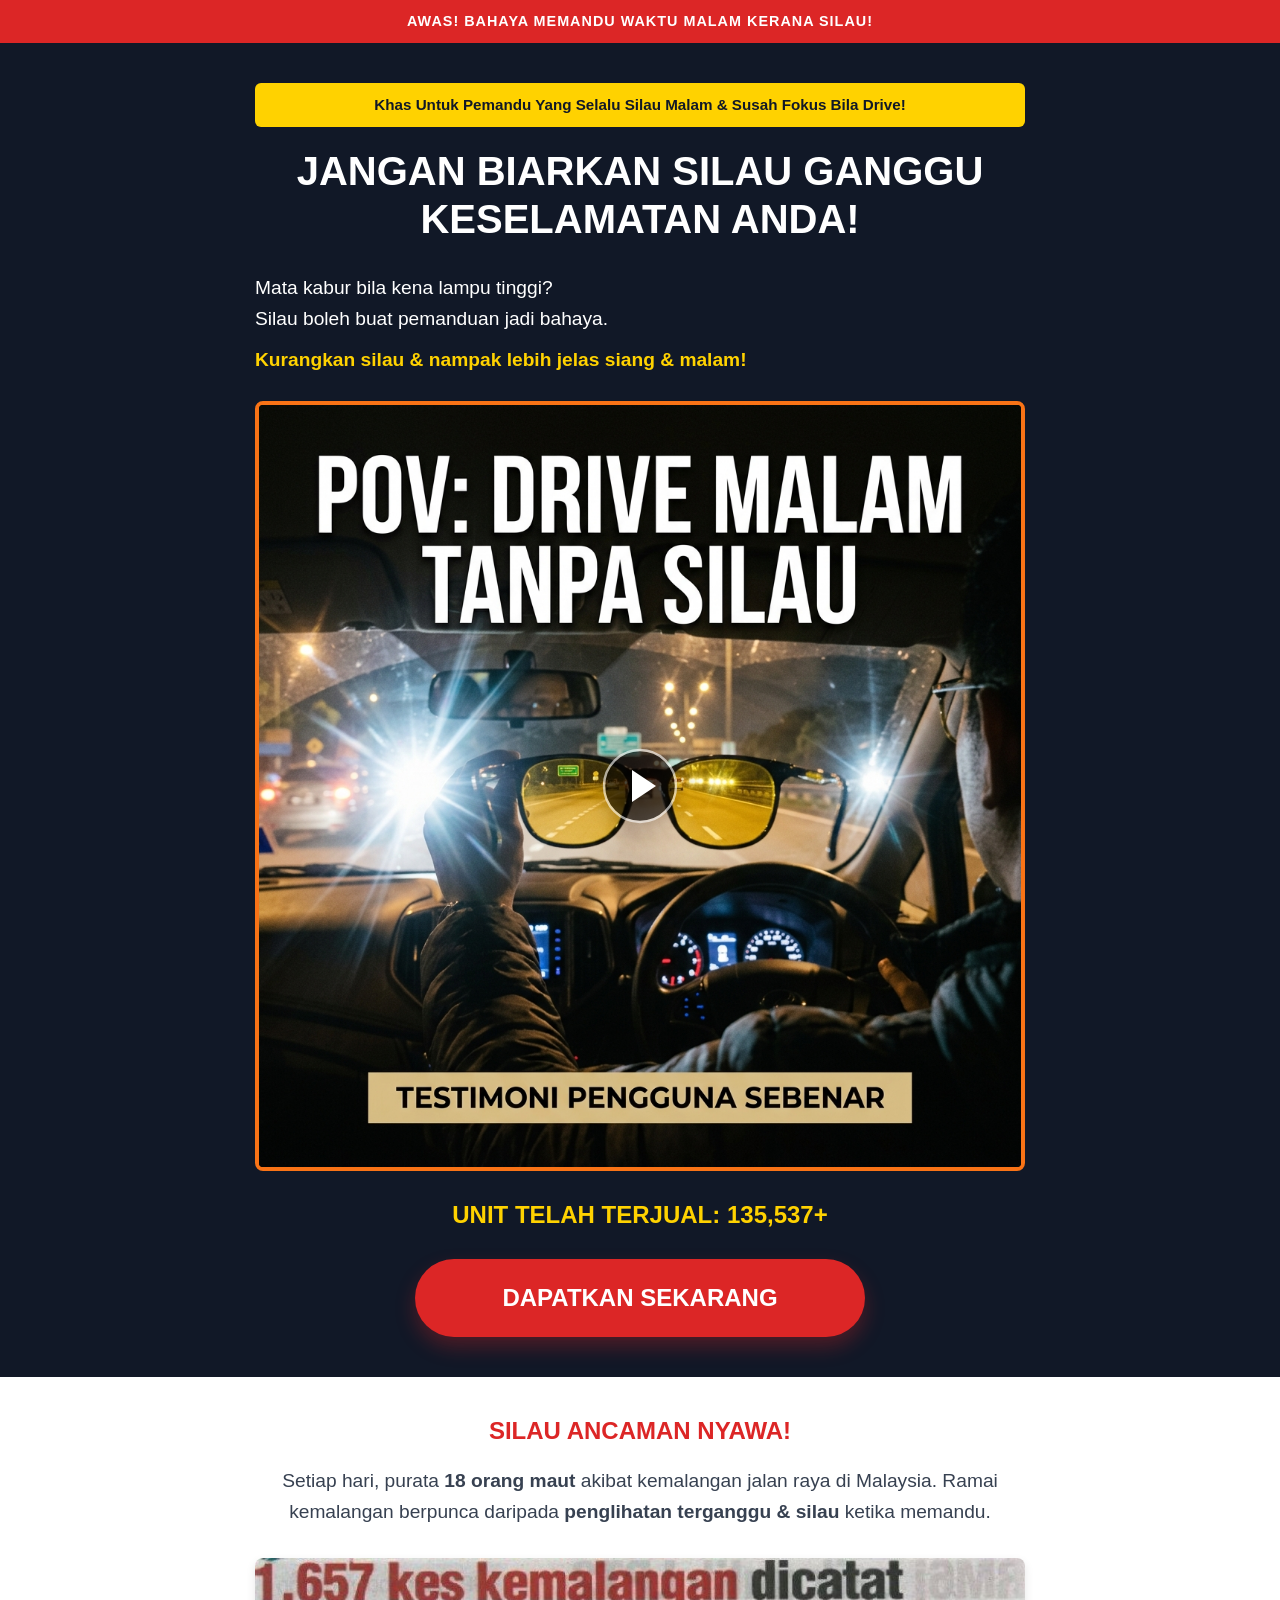
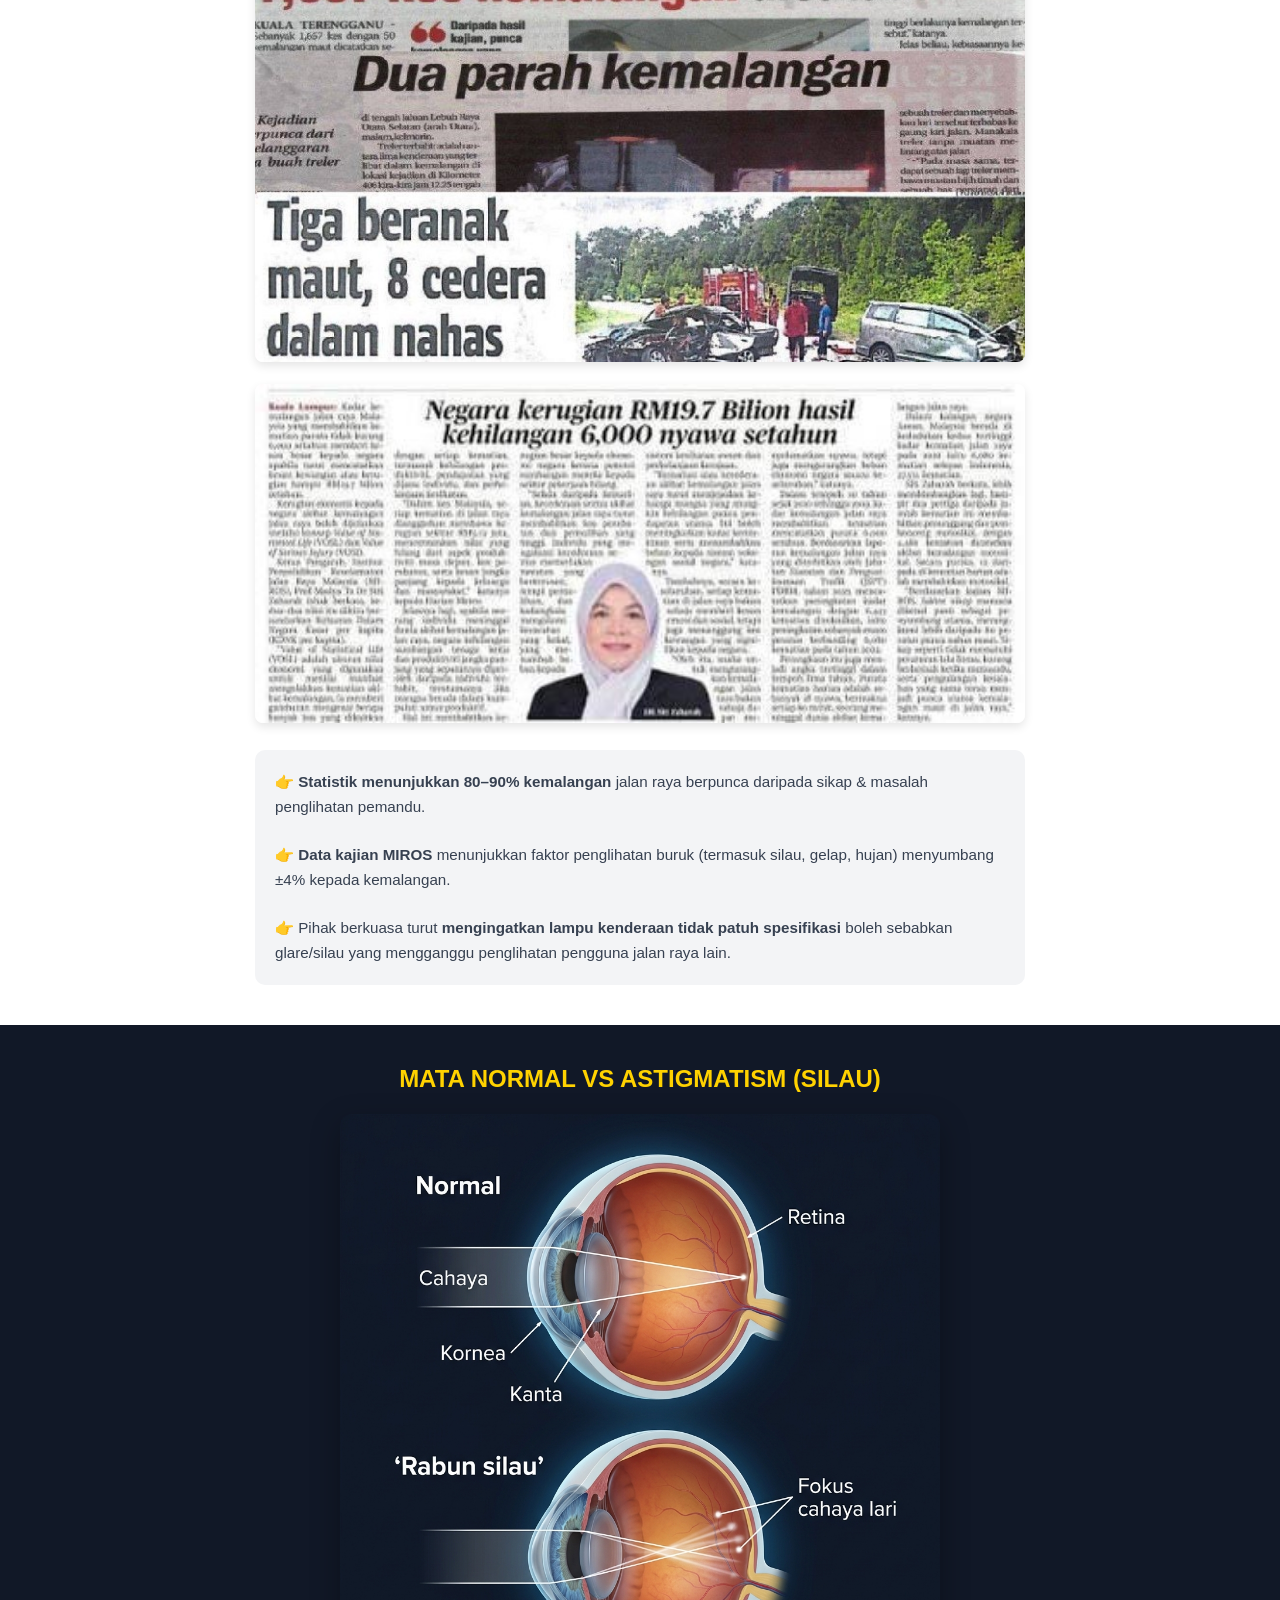
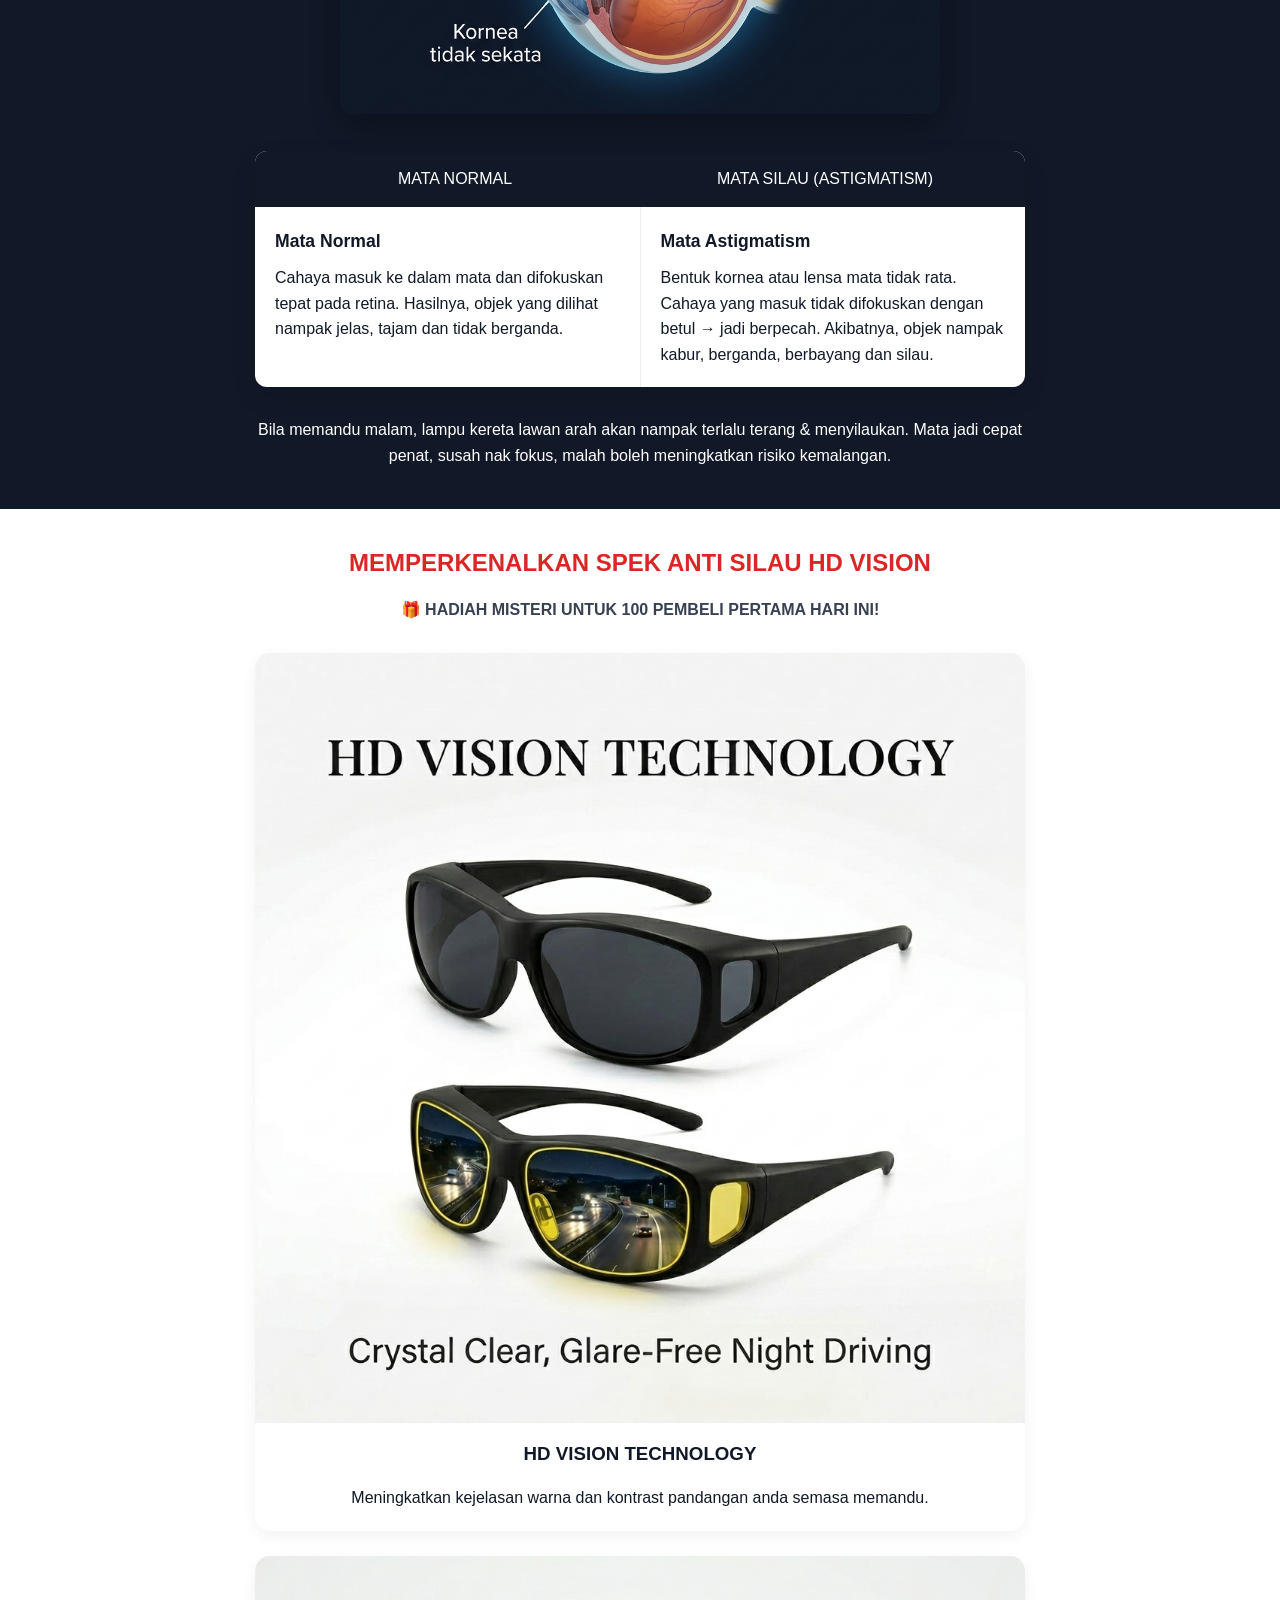
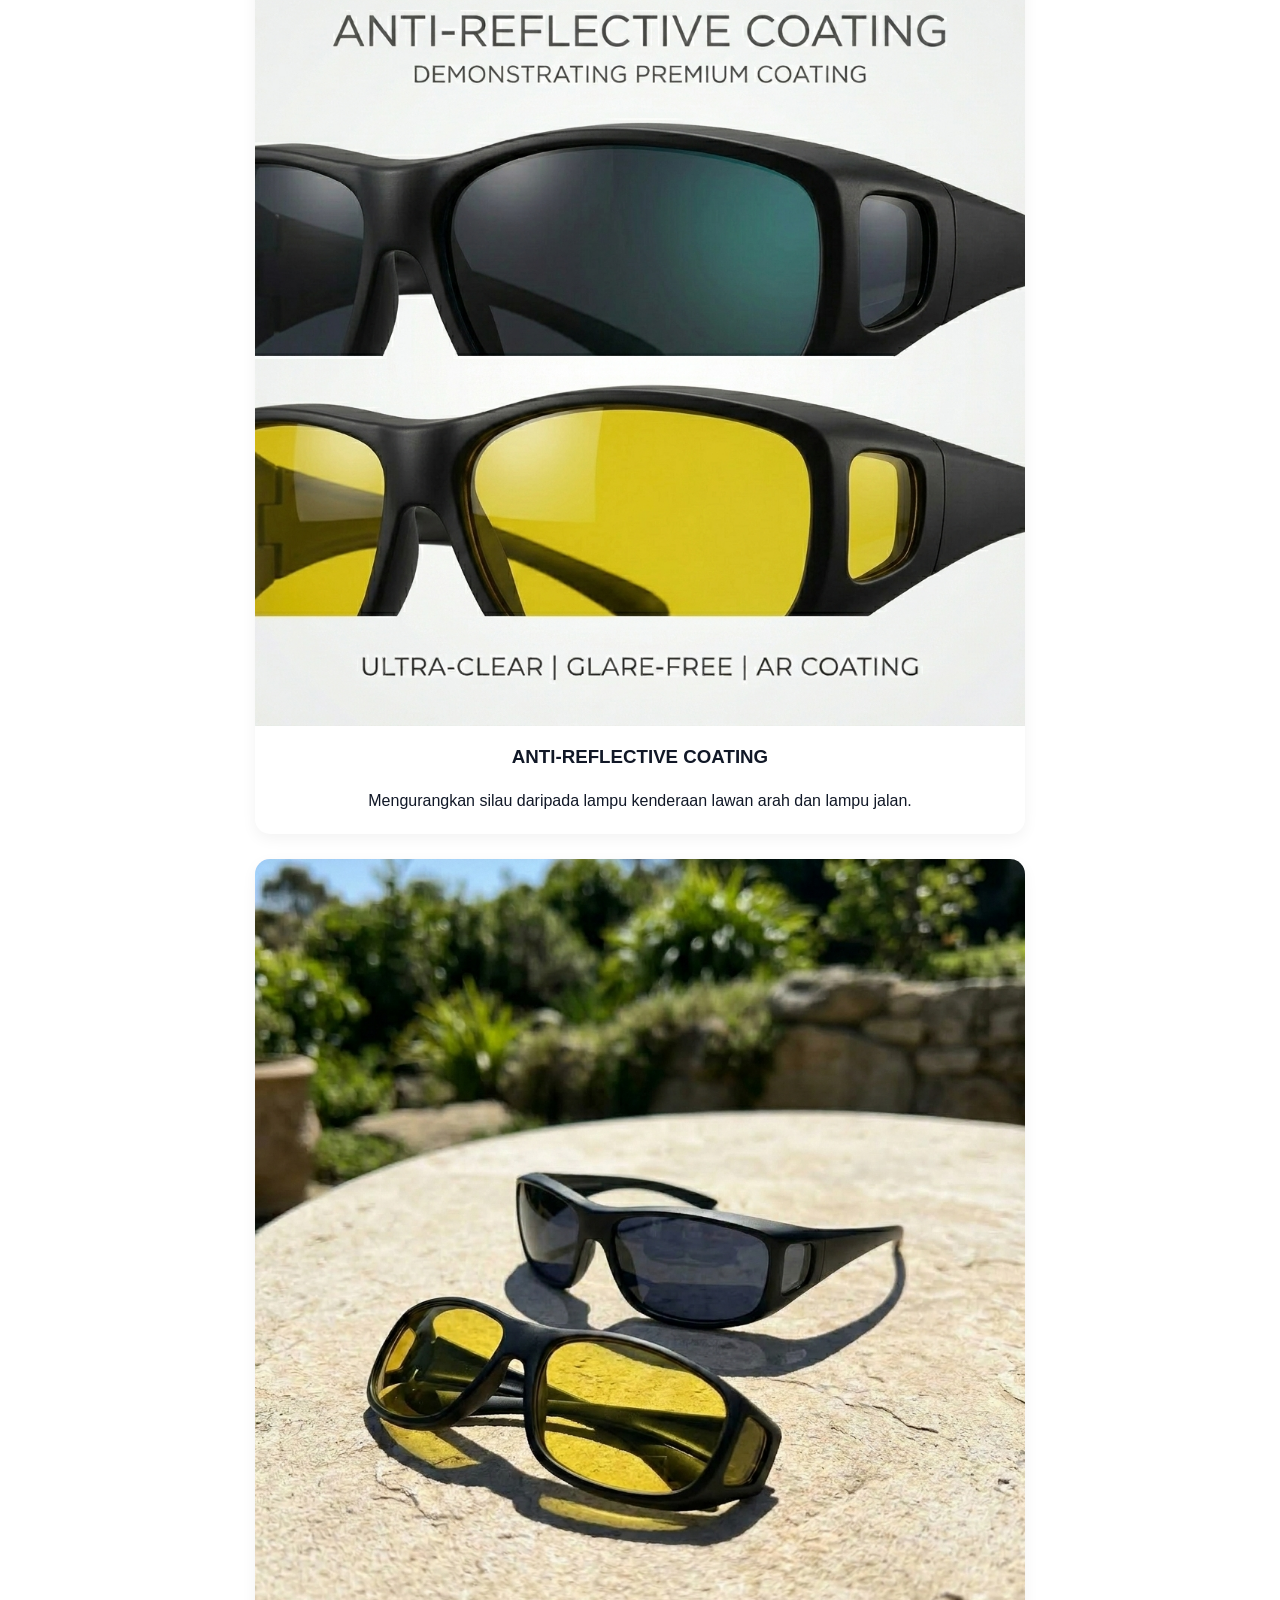
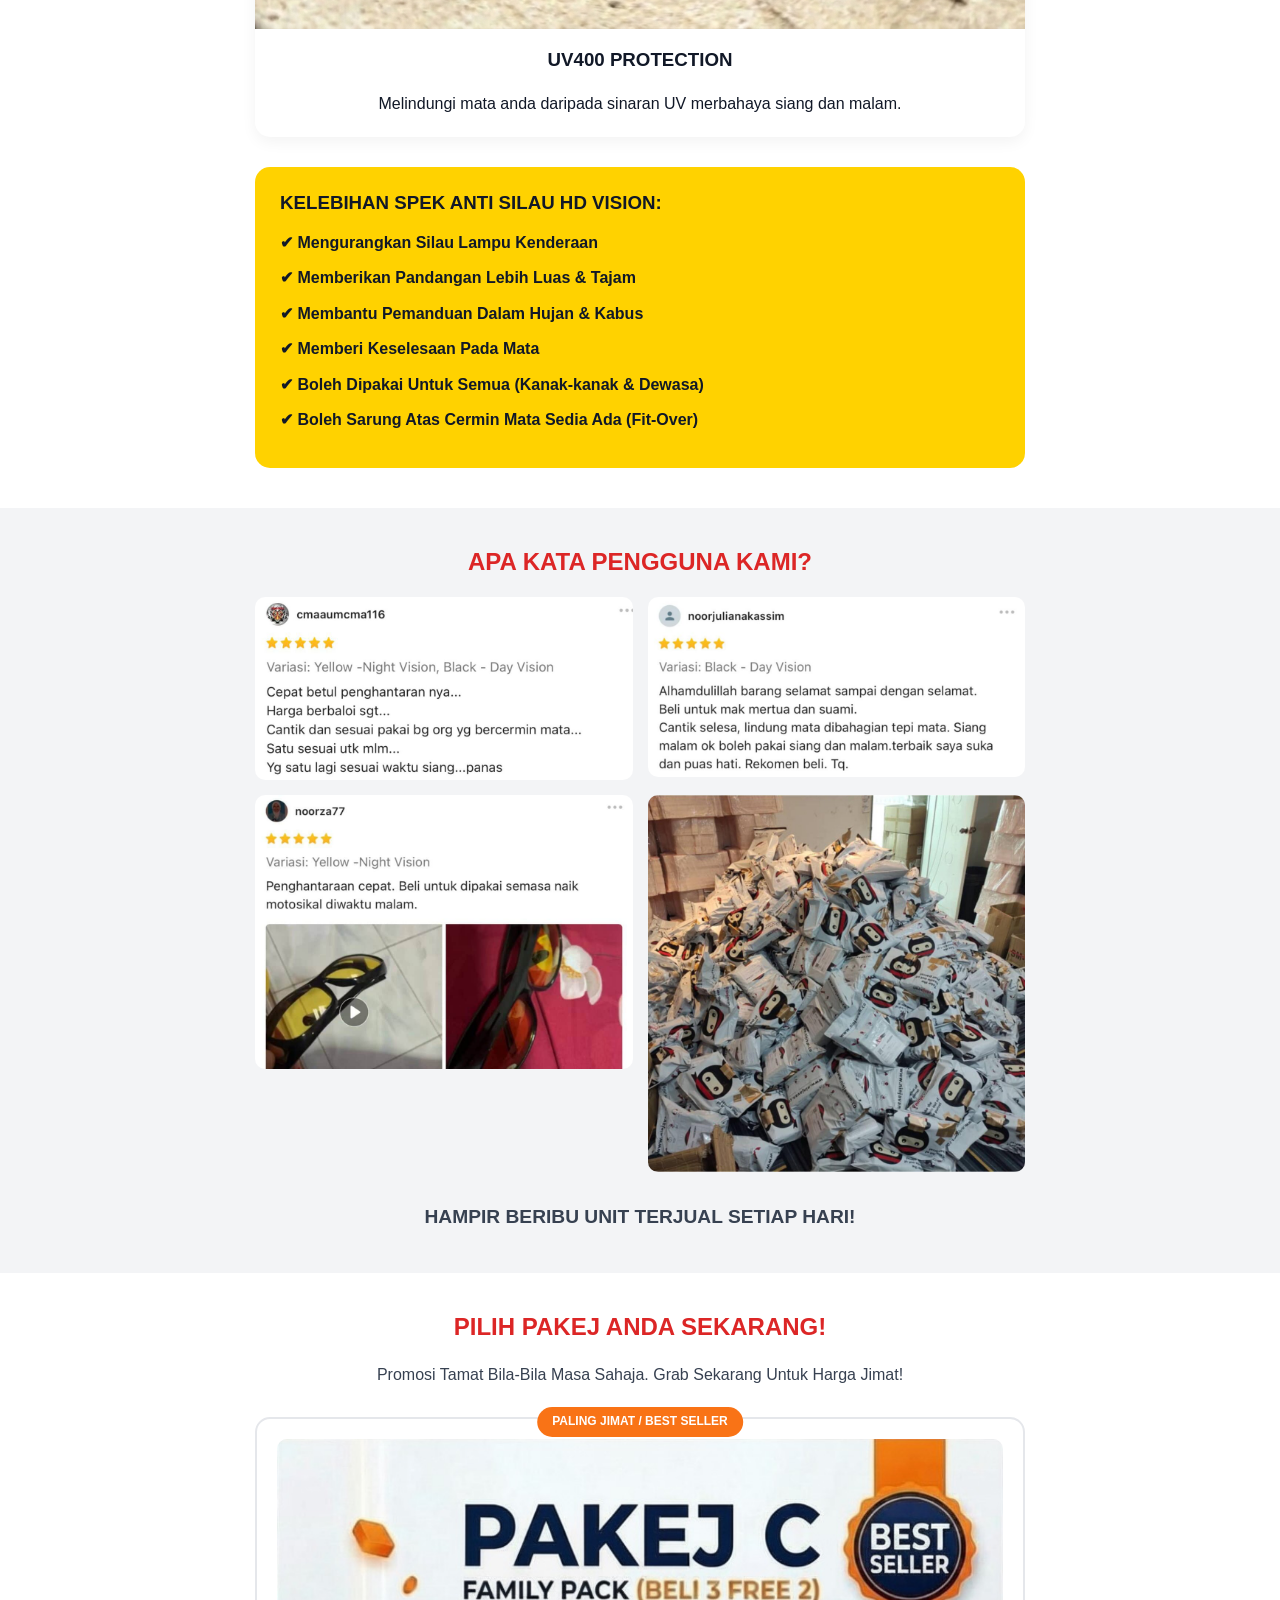
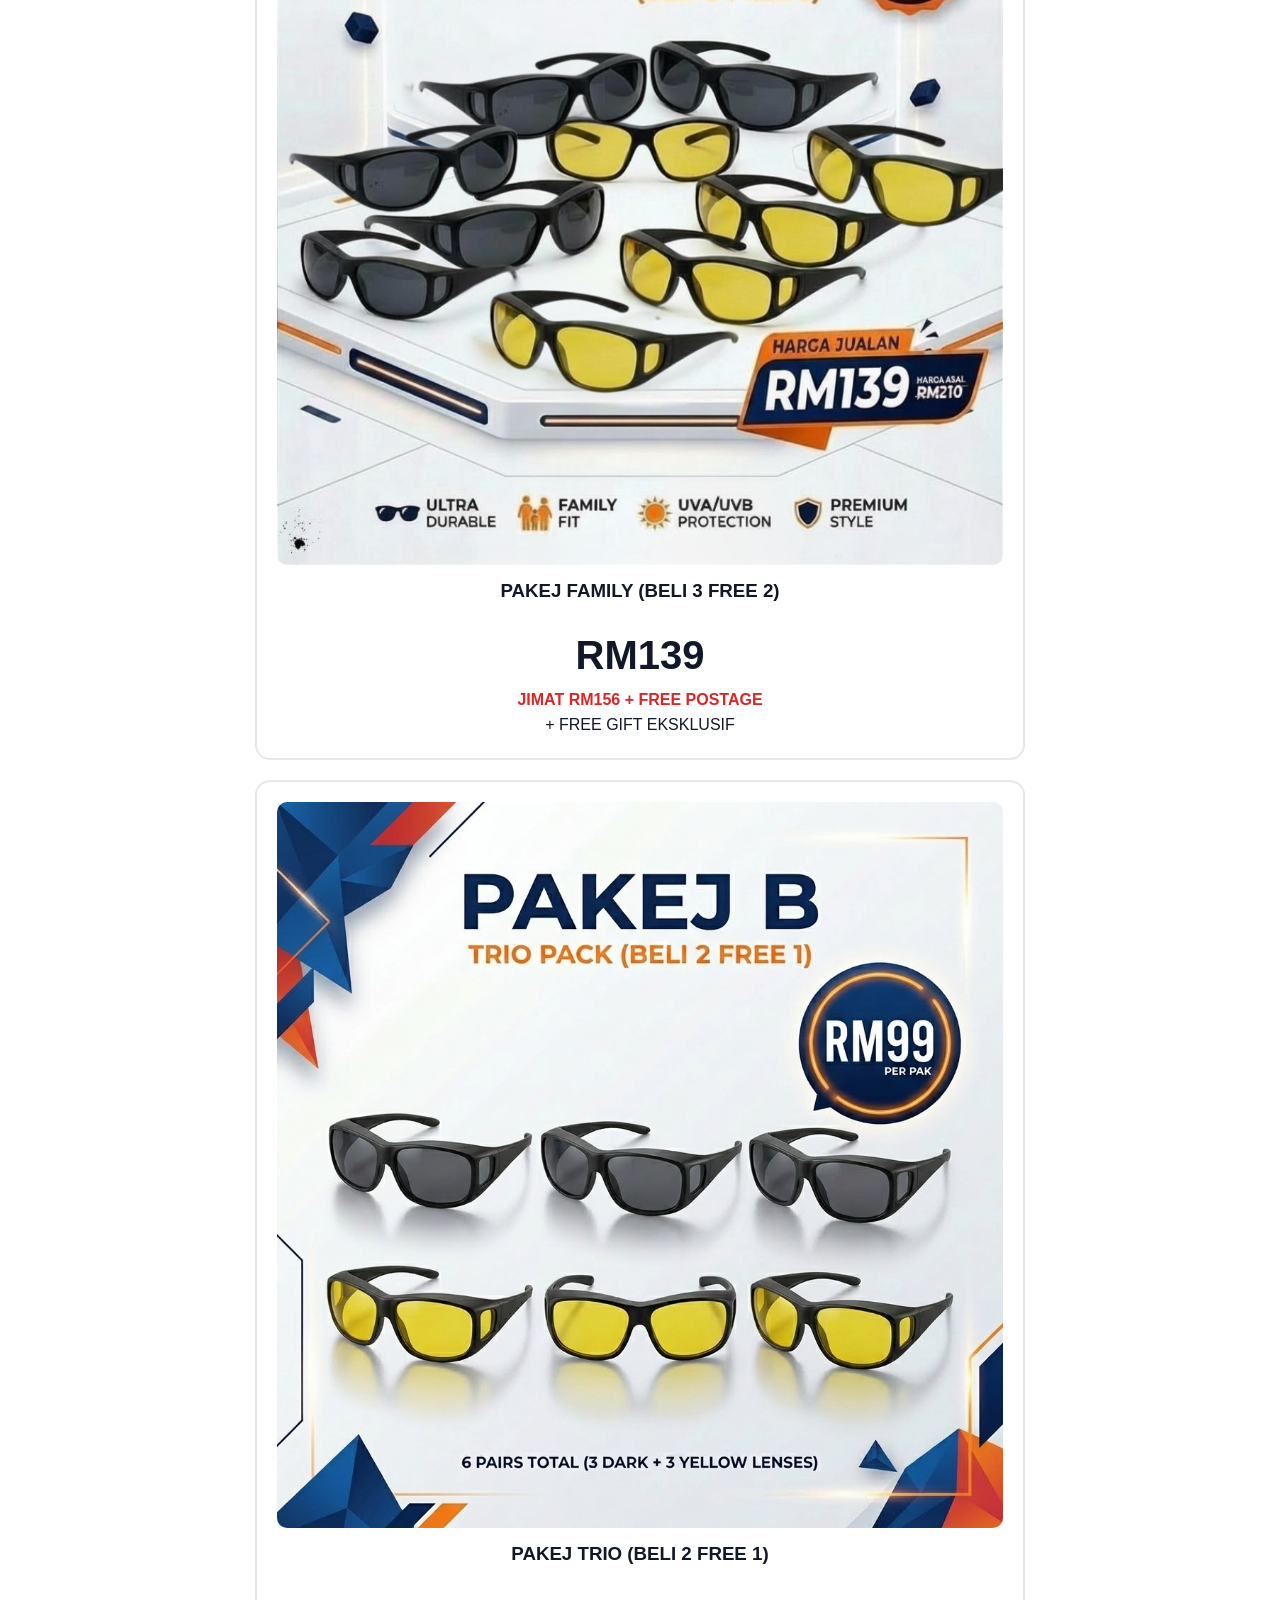
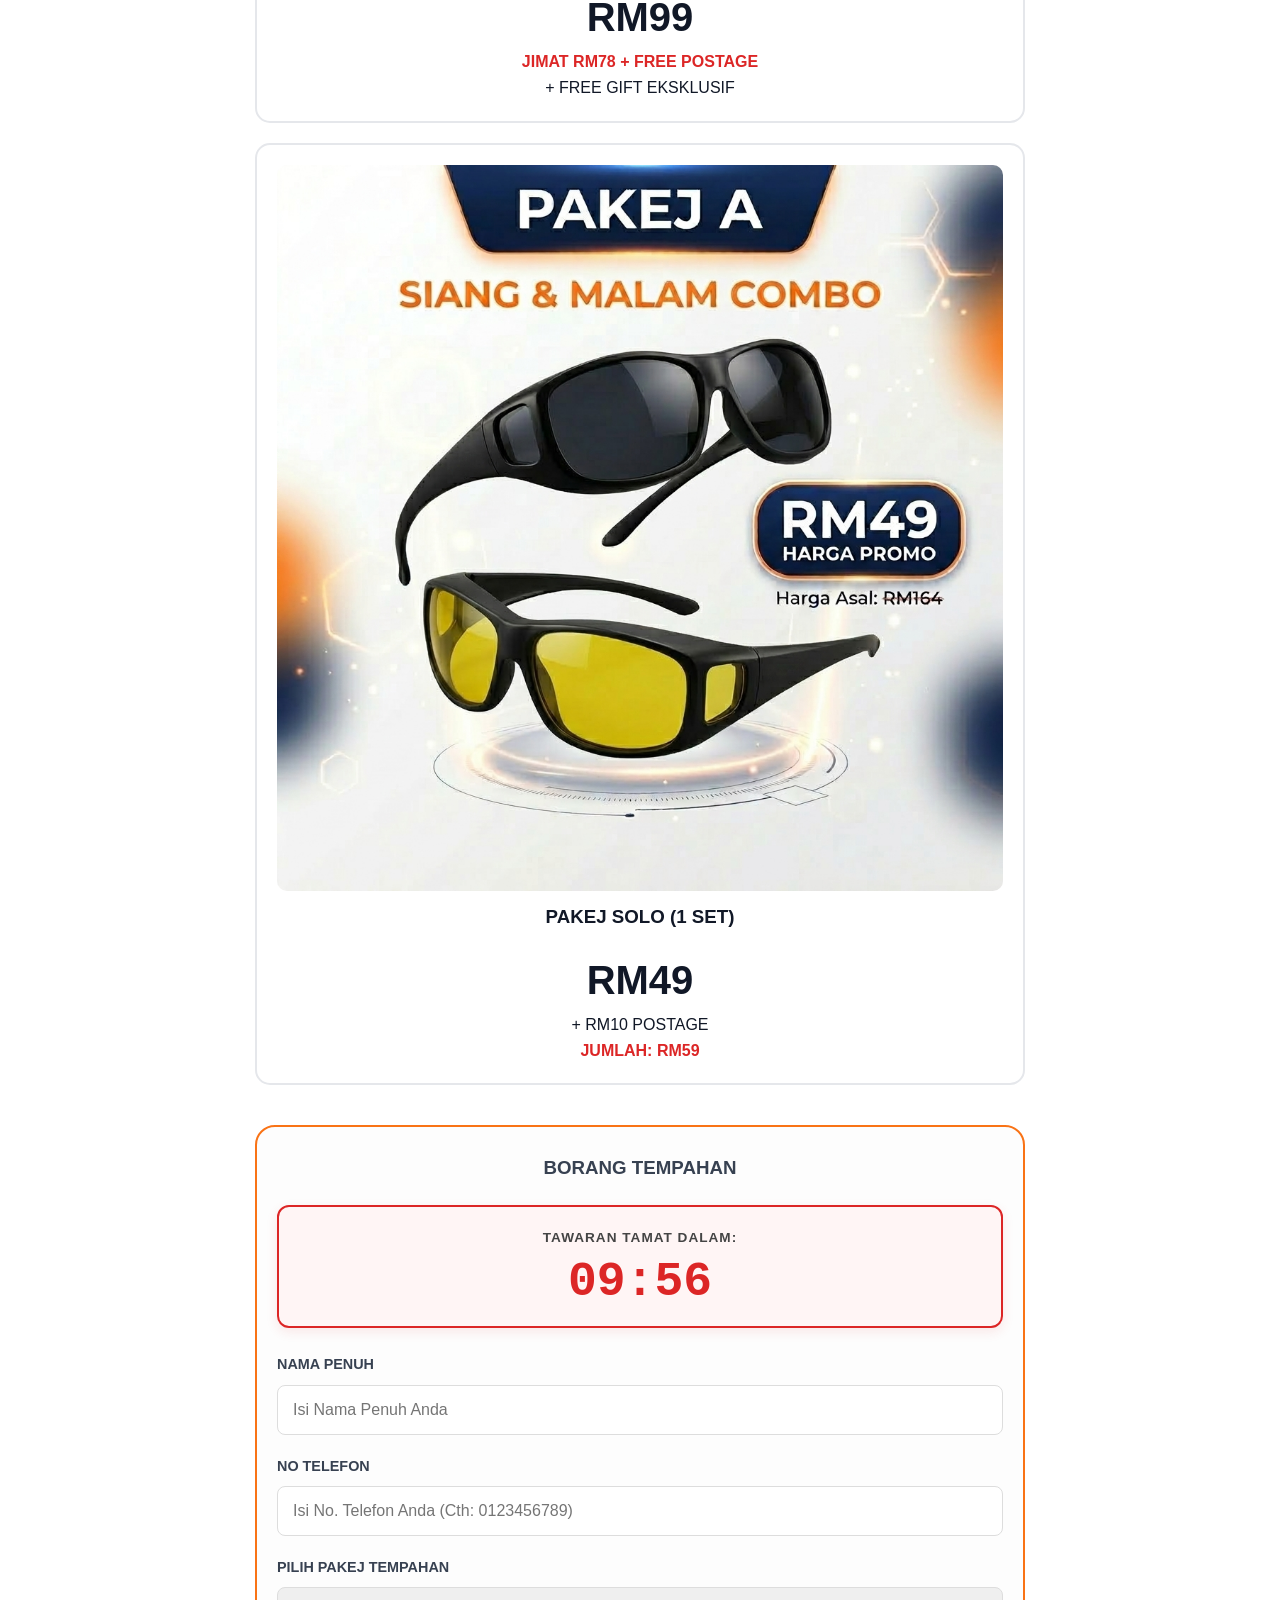
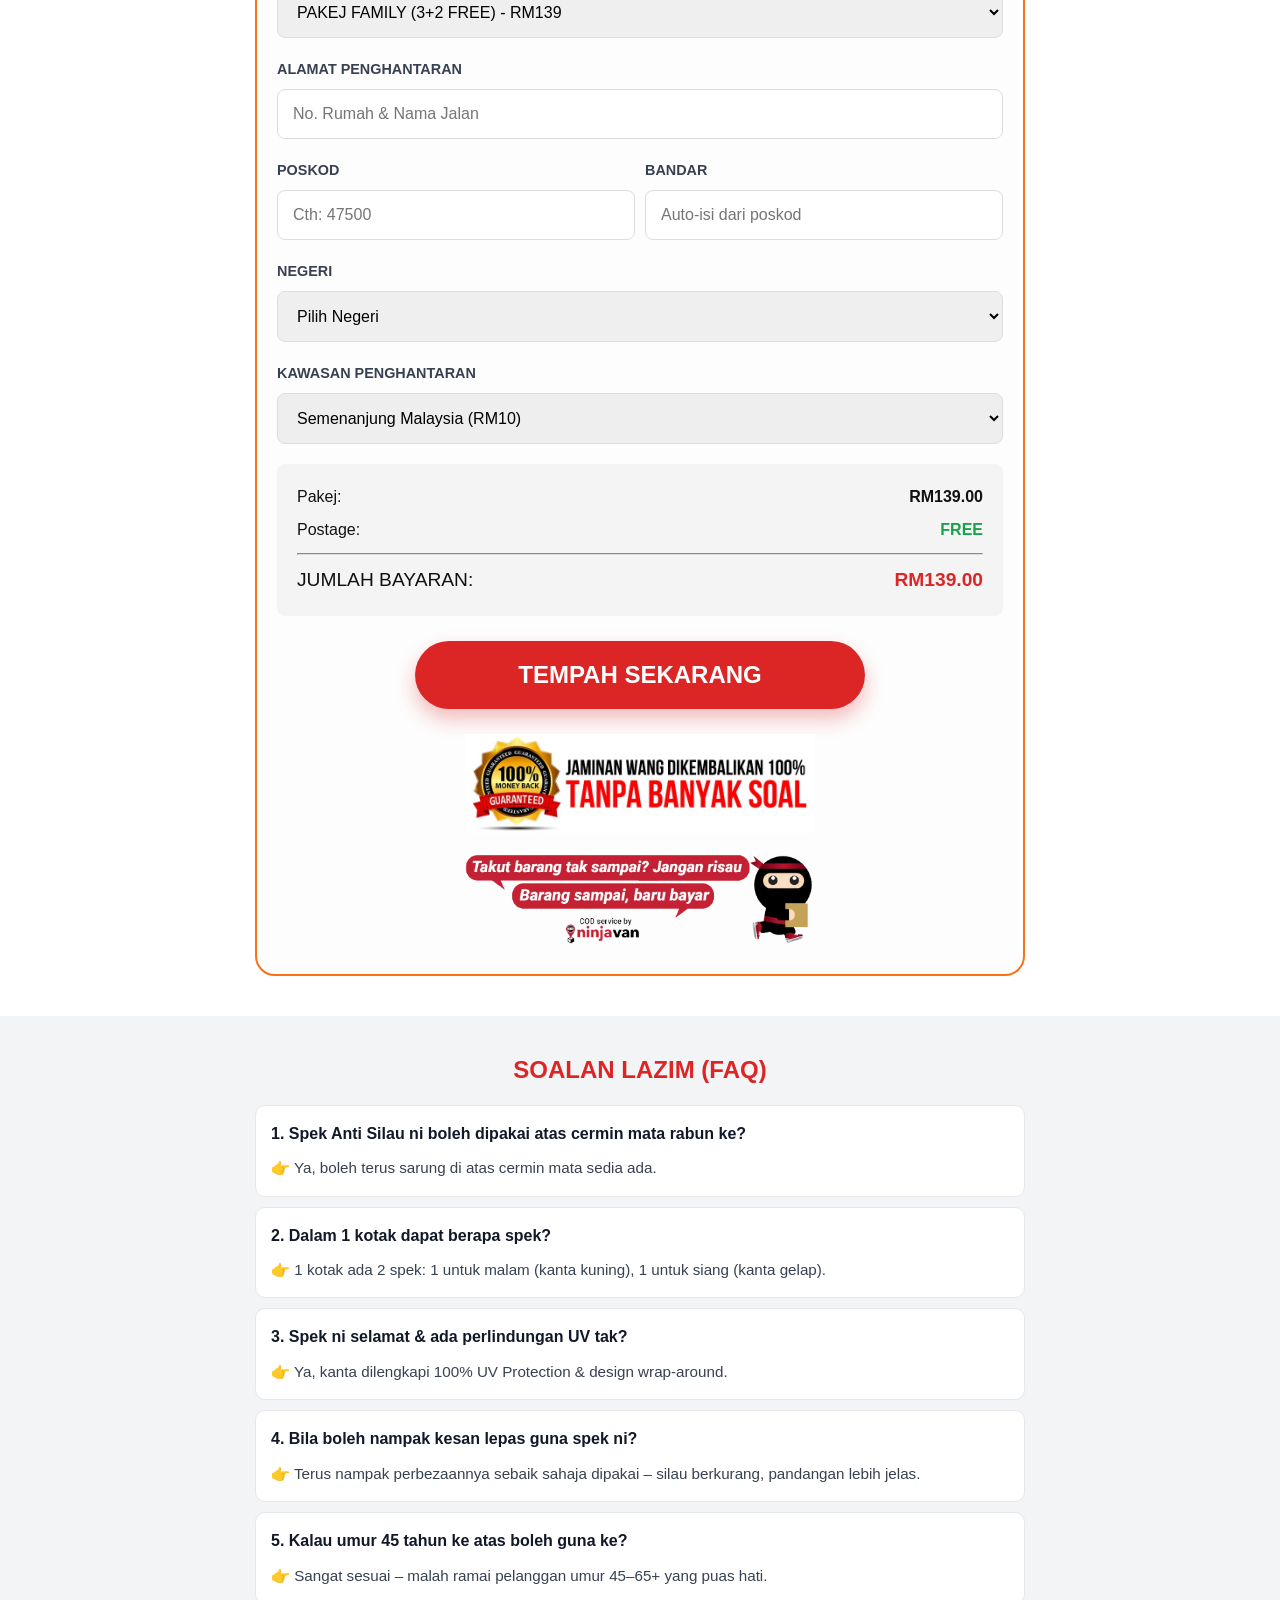
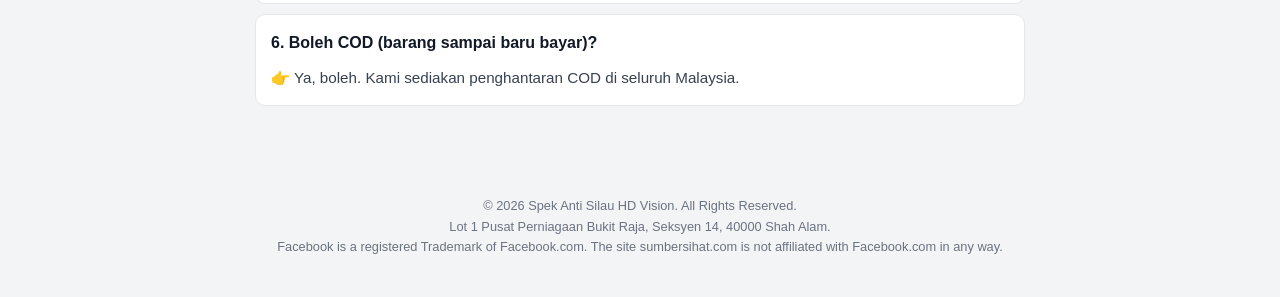
==== spek1/index.html @ cc0f8513 "tukar gambar pakej c ada 10 spek" ====
<!DOCTYPE html>
<html lang="ms">

<head>
    <meta charset="UTF-8">
    <meta name="viewport" content="width=device-width, initial-scale=1.0">
    <title>Spek Anti Silau HD Vision</title>
    <link rel="stylesheet" href="assets/css/style.css?v=2.1">
    <link
        href="https://fonts.googleapis.com/css2?family=Montserrat:wght@400;700;900&family=Karla:wght@400;700&display=swap"
        <!-- Meta Pixel Code -->
    <script>
        !function (f, b, e, v, n, t, s) {
            if (f.fbq) return; n = f.fbq = function () {
                n.callMethod ?
                    n.callMethod.apply(n, arguments) : n.queue.push(arguments)
            };
            if (!f._fbq) f._fbq = n; n.push = n; n.loaded = !0; n.version = '2.0';
            n.queue = []; t = b.createElement(e); t.async = !0;
            t.src = v; s = b.getElementsByTagName(e)[0];
            s.parentNode.insertBefore(t, s)
        }(window, document, 'script',
            'https://connect.facebook.net/en_US/fbevents.js');
        fbq('init', '2143906399676919');
        fbq('track', 'PageView');
    </script>
    <noscript><img height="1" width="1" style="display:none"
            src="https://www.facebook.com/tr?id=2143906399676919&ev=PageView&noscript=1" /></noscript>
    <!-- End Meta Pixel Code -->
</head>

<body>

    <div class="announcement">
        AWAS! BAHAYA MEMANDU WAKTU MALAM KERANA SILAU!
    </div>


    <section class="hero bg-dark">
        <div class="container">
            <div class="pre-headline">Khas Untuk Pemandu Yang Selalu Silau Malam & Susah Fokus Bila Drive!</div>
            <h1>Jangan Biarkan Silau Ganggu Keselamatan Anda!</h1>
            <p style="font-size: 1.2rem; margin-bottom: 10px;">Mata kabur bila kena lampu tinggi?<br>Silau boleh buat
                pemanduan jadi bahaya.</p>
            <p class="text-yellow bold" style="font-size: 1.2rem; margin-bottom: 25px;">Kurangkan silau & nampak lebih
                jelas siang & malam!</p>
            <div class="video-container">
                <div class="video-wrapper" id="videoWrapper">
                    <div class="video-thumbnail" id="videoThumbnail" onclick="playVideo()">
                        <img src="assets/images/video-thumbnail.png" alt="POV Drive Malam Tanpa Silau"
                            style="width:100%; display:block;">
                        <div class="video-play-button">
                            <svg viewBox="0 0 100 100" xmlns="http://www.w3.org/2000/svg">
                                <circle cx="50" cy="50" r="45" fill="black" opacity="0.6" stroke="white"
                                    stroke-width="3" />
                                <polygon points="40,30 40,70 70,50" fill="white" />
                            </svg>
                        </div>
                    </div>
                </div>
                <video id="mainVideo" controls style="display:none; width:100%;">
                    <source src="https://sumbersihat.com/wp-content/uploads/2025/10/IMG_6242.mp4" type="video/mp4">
                    Your browser does not support the video tag.
                </video>
            </div>
        </div>
        <script>
            function playVideo() {
                document.getElementById('videoThumbnail').style.display = 'none';
                var vid = document.getElementById('mainVideo');
                vid.style.display = 'block';
                vid.play();
            }
        </script>
        <p class="text-center bold text-yellow" style="font-size: 1.5rem;">UNIT TELAH TERJUAL: <span id="unit-count">0</span>+</p>
        <a href="#order-form" class="btn-order">DAPATKAN SEKARANG</a>
        </div>
    </section>

    <section class="statistics">
        <div class="container">
            <h2 class="text-red">SILAU ANCAMAN NYAWA!</h2>
            <p class="text-center" style="font-size: 1.2rem; margin-bottom: 30px;">
                Setiap hari, purata <span class="bold">18 orang maut</span> akibat kemalangan jalan raya di Malaysia.
                Ramai kemalangan berpunca daripada <span class="bold">penglihatan terganggu & silau</span> ketika
                memandu.
            </p>

            <div class="stat-grid">
                <div class="stat-item">
                    <img src="assets/images/kemalangan-1.jpeg" alt="Kemalangan Jalan Raya">
                </div>
                <div class="stat-item">
                    <img src="assets/images/kemalangan-2.jpeg" alt="Berita Kemalangan">
                </div>
            </div>

            <div class="info-box bg-light-grey"
                style="padding: 20px; border-radius: 10px; margin-top: 20px; font-size: 0.95rem;">
                <p>👉 <span class="bold">Statistik menunjukkan 80–90% kemalangan</span> jalan raya berpunca daripada
                    sikap & masalah penglihatan pemandu.</p><br>
                <p>👉 <span class="bold">Data kajian MIROS</span> menunjukkan faktor penglihatan buruk (termasuk silau,
                    gelap, hujan) menyumbang ±4% kepada kemalangan.</p><br>
                <p>👉 Pihak berkuasa turut <span class="bold">mengingatkan lampu kenderaan tidak patuh
                        spesifikasi</span> boleh sebabkan glare/silau yang mengganggu penglihatan pengguna jalan raya
                    lain.</p>
            </div>
        </div>
    </section>

    <section class="comparison bg-dark">
        <div class="container">
            <h2 class="text-yellow">MATA NORMAL VS ASTIGMATISM (SILAU)</h2>
            <div class="text-center" style="margin-bottom: 25px;">
                <div style="max-width: 600px; margin: 0 auto;">
                    <img src="assets/images/eye-comparison.png" alt="Mata Normal vs Astigmatism"
                        style="width: 100%; border-radius: 12px; box-shadow: 0 10px 30px rgba(0,0,0,0.3);">
                </div>
            </div>

            <div class="comparison-box">
                <div class="comparison-header">
                    <div style="flex: 1;">MATA NORMAL</div>
                    <div style="flex: 1;">MATA SILAU (ASTIGMATISM)</div>
                </div>
                <div class="comparison-content">
                    <div class="comp-item">
                        <h4>Mata Normal</h4>
                        <p>Cahaya masuk ke dalam mata dan difokuskan tepat pada retina. Hasilnya, objek yang dilihat
                            nampak jelas, tajam dan tidak berganda.</p>
                    </div>
                    <div class="comp-item bad">
                        <h4>Mata Astigmatism</h4>
                        <p>Bentuk kornea atau lensa mata tidak rata. Cahaya yang masuk tidak difokuskan dengan betul →
                            jadi berpecah. Akibatnya, objek nampak kabur, berganda, berbayang dan silau.</p>
                    </div>
                </div>
            </div>

            <p class="text-center" style="margin-top: 20px;">
                Bila memandu malam, lampu kereta lawan arah akan nampak terlalu terang & menyilaukan. Mata jadi cepat
                penat, susah nak fokus, malah boleh meningkatkan risiko kemalangan.
            </p>
        </div>
    </section>

    <section class="benefits">
        <div class="container">
            <h2 class="text-red">MEMPERKENALKAN SPEK ANTI SILAU HD VISION</h2>
            <p class="text-center bold" style="margin-bottom: 30px;">🎁 HADIAH MISTERI UNTUK 100 PEMBELI PERTAMA HARI
                INI!</p>

            <div class="benefit-card">
                <img src="assets/images/feature%201.jpeg" alt="HD Vision Technology">
                <div class="p-4">
                    <h3>HD VISION TECHNOLOGY</h3>
                    <p>Meningkatkan kejelasan warna dan kontrast pandangan anda semasa memandu.</p>
                </div>
            </div>

            <div class="benefit-card">
                <img src="assets/images/feature%202.jpeg" alt="Anti-Reflective Coating">
                <div class="p-4">
                    <h3>ANTI-REFLECTIVE COATING</h3>
                    <p>Mengurangkan silau daripada lampu kenderaan lawan arah dan lampu jalan.</p>
                </div>
            </div>

            <div class="benefit-card">
                <img src="assets/images/feature%203.jpeg" alt="UV400 Protection">
                <div class="p-4">
                    <h3>UV400 PROTECTION</h3>
                    <p>Melindungi mata anda daripada sinaran UV merbahaya siang dan malam.</p>
                </div>
            </div>

            <div class="info-box bg-yellow" style="padding: 25px; border-radius: 15px; margin-top: 30px;">
                <h3 style="text-align: left; margin-bottom: 15px;">KELEBIHAN SPEK ANTI SILAU HD VISION:</h3>
                <ul style="list-style: none; font-weight: 700;">
                    <li style="margin-bottom: 10px;">✔ Mengurangkan Silau Lampu Kenderaan</li>
                    <li style="margin-bottom: 10px;">✔ Memberikan Pandangan Lebih Luas & Tajam</li>
                    <li style="margin-bottom: 10px;">✔ Membantu Pemanduan Dalam Hujan & Kabus</li>
                    <li style="margin-bottom: 10px;">✔ Memberi Keselesaan Pada Mata</li>
                    <li style="margin-bottom: 10px;">✔ Boleh Dipakai Untuk Semua (Kanak-kanak & Dewasa)</li>
                    <li style="margin-bottom: 10px;">✔ Boleh Sarung Atas Cermin Mata Sedia Ada (Fit-Over)</li>
                </ul>
            </div>
        </div>
    </section>

    <section class="feedback bg-light-grey">
        <div class="container">
            <h2 class="text-red">APA KATA PENGGUNA KAMI?</h2>
            <div class="feedback-grid">
                <img src="assets/images/benefit-1.jpeg" alt="Feedback 1">
                <img src="assets/images/benefit-2.jpeg" alt="Feedback 2">
                <img src="assets/images/benefit-3.jpeg" alt="Feedback 3">
                <img src="assets/images/feedback-1.jpg" alt="Feedback 4">
            </div>
            <p class="text-center bold" style="margin-top: 30px; font-size: 1.2rem;">HAMPIR BERIBU UNIT TERJUAL SETIAP
                HARI!</p>
        </div>
    </section>

    <section id="order-form" class="order-section">
        <div class="container">
            <h2 class="text-red">PILIH PAKEJ ANDA SEKARANG!</h2>
            <p class="text-center" style="margin-bottom: 30px;">Promosi Tamat Bila-Bila Masa Sahaja. Grab Sekarang Untuk
                Harga Jimat!</p>

            <div class="package-card headline">
                <div class="popular-badge">PALING JIMAT / BEST SELLER</div>
                <img src="assets/images/pakej%20c%20baru.png" alt="Pakej Family"
                    style="width: 100%; display: block; margin-bottom: 15px; border-radius: 10px;">
                <h3>PAKEJ FAMILY (BELI 3 FREE 2)</h3>
                <div class="price">RM139</div>
                <p class="bold text-red">JIMAT RM156 + FREE POSTAGE</p>
                <p>+ FREE GIFT EKSKLUSIF</p>
            </div>

            <div class="package-card">
                <img src="assets/images/pakej%20B%20baru.jpeg" alt="Pakej Trio"
                    style="width: 100%; display: block; margin-bottom: 15px; border-radius: 10px;">
                <h3>PAKEJ TRIO (BELI 2 FREE 1)</h3>
                <div class="price">RM99</div>
                <p class="bold text-red">JIMAT RM78 + FREE POSTAGE</p>
                <p>+ FREE GIFT EKSKLUSIF</p>
            </div>

            <div class="package-card">
                <img src="assets/images/pakej%20a%20baru.jpeg" alt="Pakej Solo"
                    style="width: 100%; display: block; margin-bottom: 15px; border-radius: 10px;">
                <h3>PAKEJ SOLO (1 SET)</h3>
                <div class="price">RM49</div>
                <p>+ RM10 POSTAGE</p>
                <p class="bold text-red">JUMLAH: RM59</p>
            </div>

            <div class="order-form-container">
                <h3 class="text-center" style="margin-bottom: 25px;">BORANG TEMPAHAN</h3>

                <div class="countdown-container">
                    <span class="countdown-label">TAWARAN TAMAT DALAM:</span>
                    <div id="timer" class="countdown-timer">10:00</div>
                </div>
                <form id="spek-order-form">
                    <div class="form-group">
                        <label>NAMA PENUH</label>
                        <input type="text" name="name" placeholder="Isi Nama Penuh Anda" required>
                    </div>
                    <div class="form-group">
                        <label>NO TELEFON</label>
                        <input type="tel" name="phone" placeholder="Isi No. Telefon Anda (Cth: 0123456789)" required
                            oninput="this.value = this.value.startsWith('0') ? '6' + this.value : this.value;">
                    </div>
                    <div class="form-group">
                        <label>PILIH PAKEJ TEMPAHAN</label>
                        <select name="package" id="pkg-select" required>
                            <option value="139" data-label="Pakej Family (3+2 FREE) - RM139" data-free-postage="1">PAKEJ
                                FAMILY (3+2 FREE) - RM139</option>
                            <option value="99" data-label="Pakej Trio (2+1 FREE) - RM99" data-free-postage="1">PAKEJ
                                TRIO (2+1 FREE) - RM99</option>
                            <option value="49" data-label="Pakej Solo (1 SET) - RM49" data-free-postage="0">PAKEJ SOLO
                                (1 SET) - RM49</option>
                        </select>
                    </div>
                    <div class="form-group">
                        <label>ALAMAT PENGHANTARAN</label>
                        <input type="text" name="address" placeholder="No. Rumah & Nama Jalan" required>
                    </div>
                    <div class="form-group" style="display: grid; grid-template-columns: 1fr 1fr; gap: 10px;">
                        <div>
                            <label>POSKOD</label>
                            <input type="text" id="zip-input" name="zip" maxlength="5" placeholder="Cth: 47500" required
                                oninput="lookupPostcode(this.value)">
                        </div>
                        <div>
                            <label>BANDAR <span id="city-status"
                                    style="font-size:11px; color:#888; font-weight:400;"></span></label>
                            <input type="text" id="city-input" name="city" placeholder="Auto-isi dari poskod" required>
                        </div>
                    </div>
                    <div class="form-group">
                        <label>NEGERI</label>
                        <select id="state-select" name="state" required>
                            <option value="">Pilih Negeri</option>
                            <option value="Selangor">Selangor</option>
                            <option value="Kuala Lumpur">W.P. Kuala Lumpur</option>
                            <option value="Putrajaya">W.P. Putrajaya</option>
                            <option value="Johor">Johor</option>
                            <option value="Kedah">Kedah</option>
                            <option value="Kelantan">Kelantan</option>
                            <option value="Melaka">Melaka</option>
                            <option value="Negeri Sembilan">Negeri Sembilan</option>
                            <option value="Pahang">Pahang</option>
                            <option value="Perak">Perak</option>
                            <option value="Perlis">Perlis</option>
                            <option value="Pulau Pinang">Pulau Pinang</option>
                            <option value="Terengganu">Terengganu</option>
                            <option value="Sabah">Sabah</option>
                            <option value="Sarawak">Sarawak</option>
                            <option value="Labuan">W.P. Labuan</option>
                        </select>
                    </div>
                    <div class="form-group">
                        <label>KAWASAN PENGHANTARAN</label>
                        <select name="region" id="reg-select"
                            style="pointer-events: none; background: #eee; cursor: not-allowed;">
                            <option value="10">Semenanjung Malaysia (RM10)</option>
                            <option value="15">Sabah / Sarawak / Labuan (RM15)</option>
                        </select>
                    </div>
                    <div style="background: #f4f4f4; padding: 20px; border-radius: 8px; margin: 20px 0; color: #111;">
                        <p style="display: flex; justify-content: space-between; margin-bottom: 8px;">
                            <span>Pakej:</span> <strong id="price-pkg">RM139.00</strong>
                        </p>
                        <p style="display: flex; justify-content: space-between; margin-bottom: 8px;">
                            <span>Postage:</span> <strong id="price-ship" style="color: #16a34a;">FREE</strong>
                        </p>
                        <hr style="margin: 10px 0; border-color: #ddd;">
                        <p style="display: flex; justify-content: space-between; font-size: 1.2rem;"><span>JUMLAH
                                BAYARAN:</span> <strong id="price-total" style="color: var(--danger);">RM139.00</strong>
                        </p>
                    </div>
                    <!-- Honeypot Anti-Spam -->
                    <div style="display:none;">
                        <input type="text" name="honeypot" id="hp-field" tabindex="-1" autocomplete="off">
                    </div>
                    <button type="submit" class="btn-order">TEMPAH SEKARANG</button>
                </form>
                <div style="margin-top: 25px; display: flex; flex-direction: column; align-items: center; gap: 20px;">
                    <img src="assets/images/jaminan.jpg" alt="Jaminan" style="width: 80%; max-width: 350px;">
                    <img src="assets/images/ninjavan.webp" alt="NinjaVan" style="width: 80%; max-width: 350px;">
                </div>
            </div>
        </div>
    </section>

    <section class="faq bg-light-grey">
        <div class="container">
            <h2 class="text-red">SOALAN LAZIM (FAQ)</h2>
            <div class="faq-box">
                <div class="faq-q">1. Spek Anti Silau ni boleh dipakai atas cermin mata rabun ke?</div>
                <div class="faq-a">👉 Ya, boleh terus sarung di atas cermin mata sedia ada.</div>
            </div>
            <div class="faq-box">
                <div class="faq-q">2. Dalam 1 kotak dapat berapa spek?</div>
                <div class="faq-a">👉 1 kotak ada 2 spek: 1 untuk malam (kanta kuning), 1 untuk siang (kanta gelap).
                </div>
            </div>
            <div class="faq-box">
                <div class="faq-q">3. Spek ni selamat & ada perlindungan UV tak?</div>
                <div class="faq-a">👉 Ya, kanta dilengkapi 100% UV Protection & design wrap-around.</div>
            </div>
            <div class="faq-box">
                <div class="faq-q">4. Bila boleh nampak kesan lepas guna spek ni?</div>
                <div class="faq-a">👉 Terus nampak perbezaannya sebaik sahaja dipakai – silau berkurang, pandangan lebih
                    jelas.</div>
            </div>
            <div class="faq-box">
                <div class="faq-q">5. Kalau umur 45 tahun ke atas boleh guna ke?</div>
                <div class="faq-a">👉 Sangat sesuai – malah ramai pelanggan umur 45–65+ yang puas hati.</div>
            </div>
            <div class="faq-box">
                <div class="faq-q">6. Boleh COD (barang sampai baru bayar)?</div>
                <div class="faq-a">👉 Ya, boleh. Kami sediakan penghantaran COD di seluruh Malaysia.</div>
            </div>
        </div>
    </section>

    <footer>
        <div class="container">
            <p>© 2026 Spek Anti Silau HD Vision. All Rights Reserved.</p>
            <p>Lot 1 Pusat Perniagaan Bukit Raja, Seksyen 14, 40000 Shah Alam.</p>
            <p>Facebook is a registered Trademark of Facebook.com. The site sumbersihat.com is not affiliated with
                Facebook.com in any way.</p>
        </div>
    </footer>

    <script>
        // ── Price Calculation ──────────────────────────────────────────
        const pkgSelect = document.getElementById('pkg-select');
        const regSelect = document.getElementById('reg-select');
        const stateSelect = document.getElementById('state-select');
        const pPkg = document.getElementById('price-pkg');
        const pShip = document.getElementById('price-ship');
        const pTotal = document.getElementById('price-total');

        function updatePrice() {
            const pkgPrice = parseInt(pkgSelect.value);
            const freePostage = pkgSelect.selectedOptions[0].dataset.freePostage === '1';
            const shipPrice = freePostage ? 0 : parseInt(regSelect.value);

            pPkg.innerText = `RM${pkgPrice.toFixed(2)}`;
            pShip.innerHTML = freePostage
                ? `<span style="color:#16a34a;font-weight:900;">FREE</span>`
                : `RM${shipPrice.toFixed(2)}`;
            pTotal.innerText = `RM${(pkgPrice + shipPrice).toFixed(2)}`;
        }

        pkgSelect.onchange = updatePrice;

        // ── Auto Region from State ──────────────────────────────────────
        const ssStates = ['Sabah', 'Sarawak', 'Labuan'];
        stateSelect.onchange = () => {
            if (ssStates.includes(stateSelect.value)) {
                regSelect.value = '15';
            } else if (stateSelect.value !== '') {
                regSelect.value = '10';
            }
            updatePrice();
        };

        // ── Postcode Lookup ─────────────────────────────────────────────
        const stateMap = {
            'Johor': 'Johor', 'Kedah': 'Kedah', 'Kelantan': 'Kelantan', 'Melaka': 'Melaka',
            'Negeri Sembilan': 'Negeri Sembilan', 'Pahang': 'Pahang', 'Perak': 'Perak',
            'Perlis': 'Perlis', 'Pulau Pinang': 'Pulau Pinang', 'Sabah': 'Sabah',
            'Sarawak': 'Sarawak', 'Selangor': 'Selangor', 'Terengganu': 'Terengganu',
            'Kuala Lumpur': 'Kuala Lumpur', 'Putrajaya': 'Putrajaya', 'Labuan': 'Labuan'
        };

        async function lookupPostcode(zip) {
            const cityInput = document.getElementById('city-input');
            const cityStatus = document.getElementById('city-status');
            if (zip.length !== 5 || !/^\d{5}$/.test(zip)) { cityStatus.textContent = ''; return; }
            cityStatus.textContent = '⏳ Mencari...';
            try {
                const res = await fetch(`https://api.zippopotam.us/MY/${zip}`);
                if (!res.ok) { cityStatus.textContent = '❌ Poskod tidak dijumpai'; return; }
                const data = await res.json();
                const place = data.places[0];
                cityInput.value = place['place name'];
                cityStatus.textContent = '✅';
                const mapped = stateMap[place['state']] || place['state'];
                for (let i = 0; i < stateSelect.options.length; i++) {
                    if (stateSelect.options[i].value === mapped) {
                        stateSelect.selectedIndex = i;
                        stateSelect.dispatchEvent(new Event('change'));
                        break;
                    }
                }
            } catch { cityStatus.textContent = '❌ Ralat sambungan'; }
        }

        // ── Timer Logic ───────────────────────────────────────────────
        function startTimer(display) {
            const TEN_MIN = 10 * 60 * 1000;
            const KEY = 'spek_timer_end';

            if (!localStorage.getItem(KEY)) {
                localStorage.setItem(KEY, Date.now() + TEN_MIN);
            }

            function tick() {
                const remaining = parseInt(localStorage.getItem(KEY)) - Date.now();

                if (remaining <= 0) {
                    display.textContent = '00:00';
                    const container = display.closest('.countdown-container');
                    if (container) {
                        container.innerHTML = '<span style="color:#dc2626;font-weight:900;font-size:1.2rem;">⚠️ Tawaran Sudah Tamat</span>';
                    }
                    return;
                }

                const minutes = Math.floor(remaining / 60000);
                const seconds = Math.floor((remaining % 60000) / 1000);
                display.textContent = (minutes < 10 ? '0' : '') + minutes + ':' + (seconds < 10 ? '0' : '') + seconds;
                setTimeout(tick, 500);
            }

            tick();
        }

        function animateCount(el, target, duration) {
            let start = 0, step = target / (duration / 16);
            const timer = setInterval(() => {
                start += step;
                if (start >= target) { start = target; clearInterval(timer); }
                el.textContent = Math.floor(start).toLocaleString('en-MY');
            }, 16);
        }

        window.onload = function () {
            const display = document.querySelector('#timer');
            startTimer(display);

            const countEl = document.getElementById('unit-count');
            if (countEl) animateCount(countEl, 135537, 1500);
        };

        // ── Form Submit ─────────────────────────────────────────────────
        const SCRIPT_URL = 'https://script.google.com/macros/s/AKfycby5nd7boNZ9w7n5P_IX2lAfmvQBSO3jf3eDpQS3nUGxIjVPbtDaJ0P1DjxF9IEr2plh/exec';

        document.getElementById('spek-order-form').onsubmit = async (e) => {
            e.preventDefault();
            const form = e.target;

            if (form.honeypot.value !== '') return;

            const btn = form.querySelector('button[type="submit"]');
            btn.disabled = true;
            btn.textContent = 'Menghantar...';

            const pkgPrice = parseFloat(pkgSelect.value);
            const freePost = pkgSelect.selectedOptions[0].dataset.freePostage === '1';
            const shipPrice = freePost ? 0 : parseFloat(regSelect.value);

            const payload = {
                name: form.name.value,
                phone: form.phone.value,
                package: pkgSelect.selectedOptions[0].dataset.label,
                address: form.address.value,
                zip: form.zip.value,
                city: form.city.value,
                state: form.state.value,
                region: regSelect.selectedOptions[0].text,
                price_package: pkgPrice.toFixed(2),
                price_shipping: shipPrice.toFixed(2),
                price_total: (pkgPrice + shipPrice).toFixed(2)
            };

            try {
                localStorage.setItem('orderData', JSON.stringify(payload));
                await fetch(SCRIPT_URL, { method: 'POST', body: JSON.stringify(payload) });
                window.location.href = 'thank-you.html';
            } catch {
                window.location.href = 'thank-you.html';
            }
        };

        // ── Anti-Copy & Shield Protection ──────────────────────────────
        document.addEventListener('contextmenu', e => e.preventDefault());
        document.addEventListener('keydown', function (e) {
            if (
                e.keyCode === 123 ||
                (e.ctrlKey && e.shiftKey && (e.keyCode === 73 || e.keyCode === 74)) ||
                (e.ctrlKey && (e.keyCode === 85 || e.keyCode === 83 || e.keyCode === 80)) ||
                (e.metaKey && (e.keyCode === 85 || e.keyCode === 83 || e.keyCode === 80))
            ) { e.preventDefault(); return false; }
        });
        setInterval(function () { const s = performance.now(); debugger; }, 1000);
    </script>
</body>

</html>
---- spek1/assets/css/style.css ----
body {
  -webkit-user-select: none;
  -moz-user-select: none;
  user-select: none;
}
input, textarea, select {
  -webkit-user-select: text;
  -moz-user-select: text;
  user-select: text;
}
img {
  -webkit-user-drag: none;
  -moz-user-drag: none;
}

:root {
  --primary: #f97316; /* Bold Orange */
  --primary-hover: #ea580c;
  --secondary: #111827; /* Dark Navy/Black */
  --text: #374151;
  --light: #ffffff;
  --danger: #dc2626;
  --yellow: #FFD200;
  --bg-subtle: #f3f4f6;
  --font-sans: 'Montserrat', 'Inter', sans-serif;
  --radius: 8px;
}

* {
  margin: 0;
  padding: 0;
  box-sizing: border-box;
}

html, body {
  overflow-x: hidden;
  max-width: 100%;
}

body {
  font-family: var(--font-sans);
  color: var(--text);
  line-height: 1.6;
  background-color: var(--light);
}

.container {
  max-width: 800px;
  margin: 0 auto;
  padding: 0 15px;
}

/* Announcement Bar */
.announcement {
  background: var(--danger);
  color: white;
  text-align: center;
  padding: 10px 0;
  font-weight: 700;
  font-size: 0.9rem;
  letter-spacing: 1px;
}

/* Header */
header {
  padding: 15px 0;
  background: var(--light);
  border-bottom: 2px solid var(--secondary);
}

.logo {
  font-weight: 900;
  font-size: 1.5rem;
  color: var(--secondary);
  text-transform: uppercase;
  text-align: center;
}

/* Sections */
section {
  padding: 40px 0;
}

.bg-dark { background: var(--secondary); color: white; }
.bg-light-grey { background: var(--bg-subtle); }
.bg-yellow { background: var(--yellow); color: var(--secondary); }

h1, h2, h3 {
  font-weight: 900;
  text-transform: uppercase;
  line-height: 1.2;
  margin-bottom: 20px;
  text-align: center;
}

.text-red { color: var(--danger); }
.text-orange { color: var(--primary); }
.text-center { text-align: center !important; }
.text-yellow { color: var(--yellow); }
.bold { font-weight: 800; }

/* Hero */
.pre-headline {
  background: var(--yellow);
  color: var(--secondary);
  font-weight: 800;
  font-size: 0.95rem;
  text-align: center;
  padding: 10px 15px;
  border-radius: 6px;
  margin-bottom: 20px;
  text-transform: none;
}

.hero h1 {
  font-size: 1.8rem;
  margin-bottom: 30px;
}

.video-container {
  border: 4px solid var(--primary);
  border-radius: var(--radius);
  overflow: hidden;
  margin-bottom: 25px;
  background: black;
}

video {
  width: 100%;
  display: block;
}

.video-wrapper {
  position: relative;
  width: 100%;
}

.video-thumbnail {
  cursor: pointer;
  position: relative;
  display: block;
  transition: transform 0.2s ease;
}

.video-thumbnail:hover {
  transform: scale(1.01);
}

.video-play-button {
  position: absolute;
  top: 50%;
  left: 50%;
  transform: translate(-50%, -50%);
  width: 80px;
  height: 80px;
  z-index: 10;
  pointer-events: none;
  filter: drop-shadow(0 0 15px rgba(0,0,0,0.5));
}


/* Stat Grid */
.stat-grid {
  display: grid;
  grid-template-columns: 1fr;
  gap: 15px;
  margin: 20px 0;
}

.stat-grid img {
  width: 100%;
  border-radius: var(--radius);
  box-shadow: 0 4px 10px rgba(0,0,0,0.1);
}

/* Comparison Table */
.comparison-box {
  background: white;
  border-radius: 12px;
  box-shadow: 0 10px 25px rgba(0,0,0,0.1);
  overflow: hidden;
  margin: 30px 0;
  color: var(--secondary);
}

.comparison-header {
  background: var(--secondary);
  color: white;
  padding: 15px;
  display: flex;
  justify-content: space-between;
  text-align: center;
}

.comparison-content {
  display: flex;
}

.comp-item {
  flex: 1;
  padding: 20px;
}

.comp-item:first-child { border-right: 1px solid #eee; }

.comp-item h4 {
  font-weight: 800;
  margin-bottom: 10px;
  font-size: 1.1rem;
}

.comp-item ul {
  list-style: none;
  font-size: 0.9rem;
}

.comp-item ul li {
  margin-bottom: 8px;
  padding-left: 20px;
  position: relative;
}

.comp-item ul li::before {
  content: "✔";
  position: absolute;
  left: 0;
  color: #10b981;
}

.comp-item.bad ul li::before {
  content: "✖";
  color: var(--danger);
}

/* Benefits & Features */
.benefit-card {
  background: white;
  margin-bottom: 25px;
  border-radius: 15px;
  box-shadow: 0 5px 15px rgba(0,0,0,0.05);
  overflow: hidden;
  text-align: center;
  color: var(--secondary);
}

.benefit-card img {
  width: 100%;
  display: block;
}

.benefit-card .p-4 { padding: 20px; }

/* Pricing */
.package-card {
  background: white;
  border: 2px solid #e5e7eb;
  border-radius: 15px;
  margin-bottom: 20px;
  padding: 20px;
  text-align: center;
  position: relative;
  color: var(--secondary);
}

.package-card.highlight {
  border: 3px solid var(--primary);
  transform: scale(1.02);
}

.popular-badge {
  background: var(--primary);
  color: white;
  padding: 5px 15px;
  border-radius: 50px;
  font-size: 0.75rem;
  font-weight: 800;
  position: absolute;
  top: -12px;
  left: 50%;
  transform: translateX(-50%);
}

.price {
  font-size: 2.5rem;
  font-weight: 900;
  color: var(--secondary);
}

/* FAQ */
.faq-box {
  background: #fff;
  border: 1px solid #e5e7eb;
  border-radius: 10px;
  margin-bottom: 10px;
  padding: 15px;
}

.faq-q {
  font-weight: 800;
  font-size: 1rem;
  color: var(--secondary);
}

.faq-a {
  margin-top: 10px;
  font-size: 0.95rem;
}

/* Form Styles */
.order-form-container {
  background: #fdfdfd;
  border: 2px solid var(--primary);
  border-radius: 20px;
  padding: 30px 20px;
  margin-top: 40px;
}

.form-group { margin-bottom: 20px; }

label {
  display: block;
  font-weight: 800;
  margin-bottom: 8px;
  font-size: 0.9rem;
  text-transform: uppercase;
}

input, select, textarea {
  width: 100%;
  padding: 15px;
  border: 1px solid #ddd;
  border-radius: 8px;
  font-size: 1rem;
}

.btn-order {
  display: block;
  width: 100%;
  max-width: 450px;
  margin: 25px auto 0 auto;
  padding: 20px;
  background: var(--danger);
  color: white;
  text-decoration: none;
  font-weight: 900;
  font-size: 1.5rem;
  border-radius: 50px;
  border: none;
  cursor: pointer;
  text-transform: uppercase;
  text-align: center;
  box-shadow: 0 10px 20px rgba(220, 38, 38, 0.3);
  animation: shake 5s infinite;
}

/* Timer */
.countdown-container {
  background: #fff5f5;
  border: 2px solid var(--danger);
  padding: 20px;
  border-radius: 12px;
  margin-bottom: 25px;
  text-align: center;
  box-shadow: 0 4px 12px rgba(220, 38, 38, 0.1);
}

.countdown-label {
  display: block;
  font-weight: 800;
  text-transform: uppercase;
  color: #444;
  font-size: 0.85rem;
  margin-bottom: 10px;
  letter-spacing: 1px;
}

.countdown-timer {
  font-size: 3rem;
  font-weight: 900;
  color: var(--danger);
  font-family: 'Courier New', Courier, monospace;
  line-height: 1;
  display: block;
  animation: pulse 2s infinite;
}

@keyframes pulse {
  0% { transform: scale(1); }
  50% { transform: scale(1.03); }
  100% { transform: scale(1); }
}

@keyframes shake {
  0% { transform: scale(1); }
  5% { transform: scale(1.05); }
  10% { transform: scale(1); }
}

/* Feedback Section */
.feedback-grid {
  display: grid;
  grid-template-columns: 1fr;
  gap: 15px;
}

.feedback-grid img {
  width: 100%;
  border-radius: 10px;
}

/* Footer */
footer {
  padding: 40px 0;
  background: #f3f4f6;
  text-align: center;
  font-size: 0.8rem;
  color: #6b7280;
}

@media (min-width: 768px) {
  .hero h1 { font-size: 2.5rem; }
  .feedback-grid { grid-template-columns: 1fr 1fr; }
}
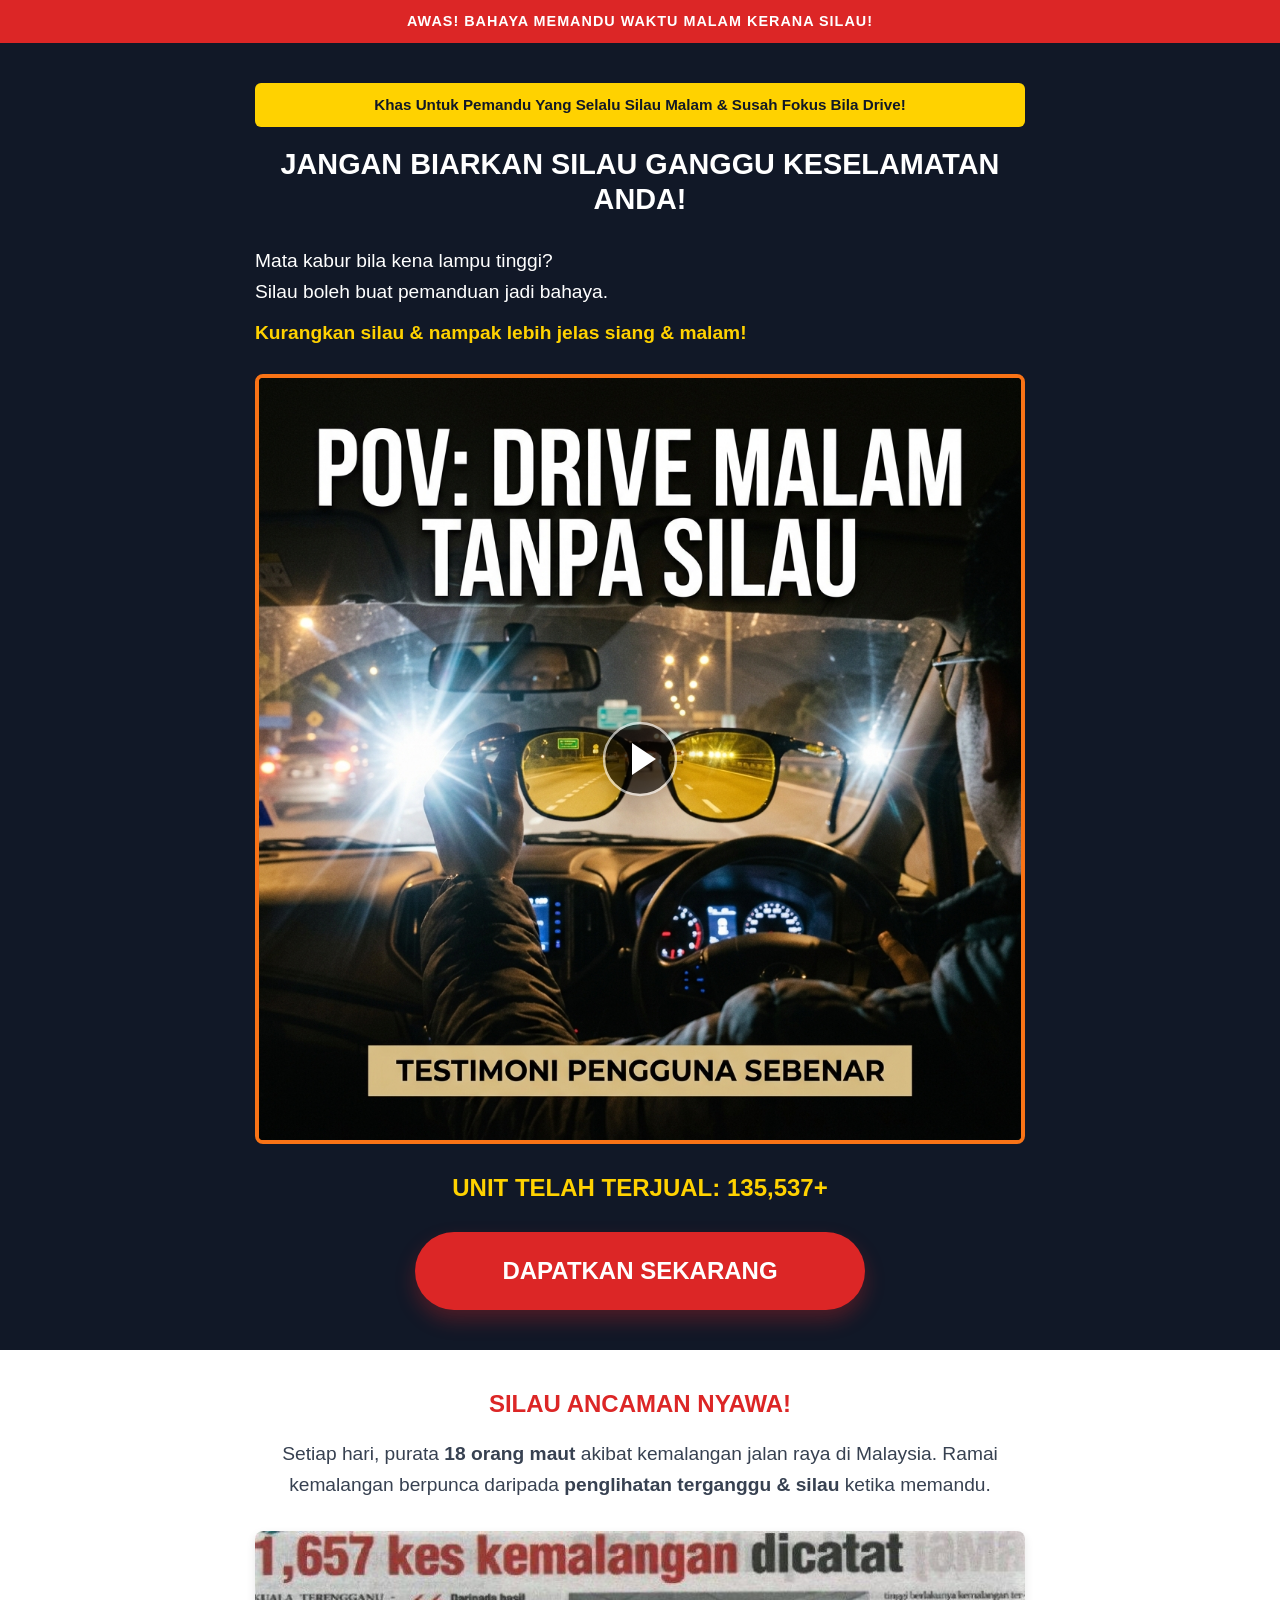
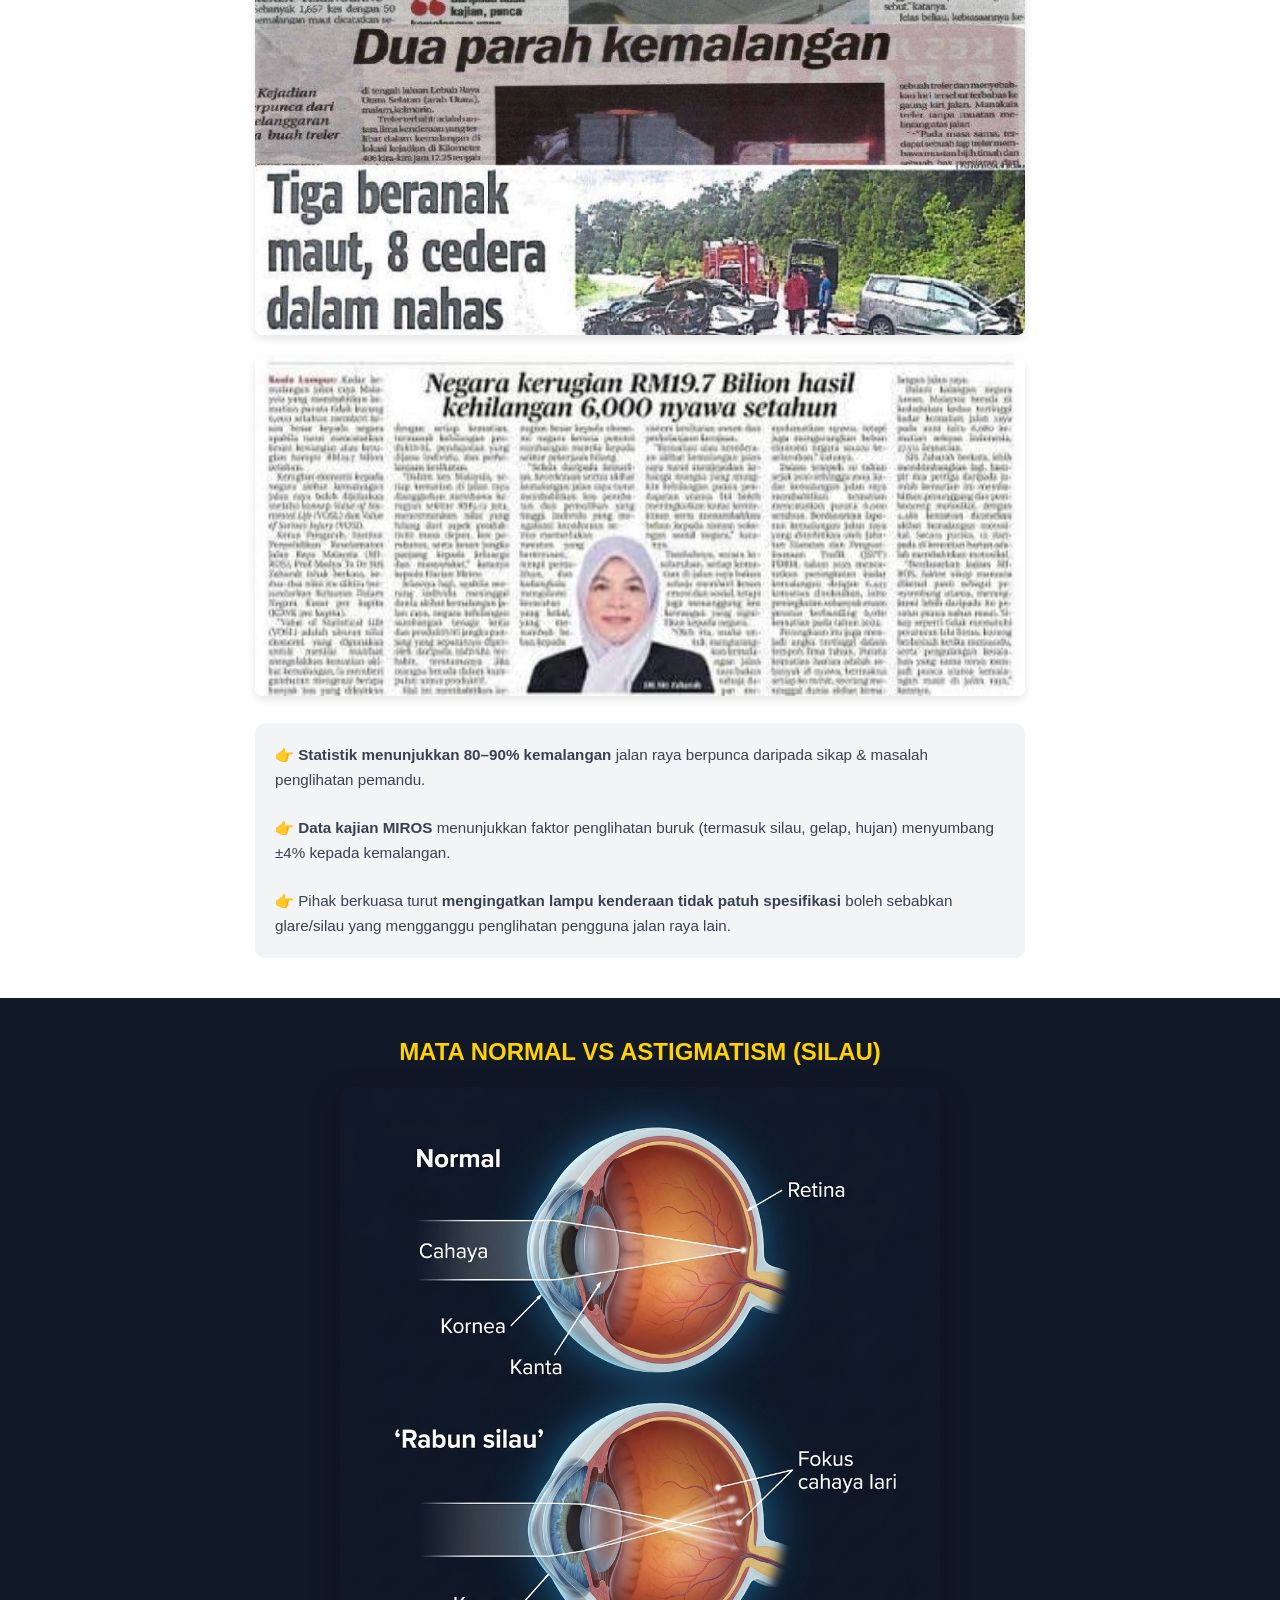
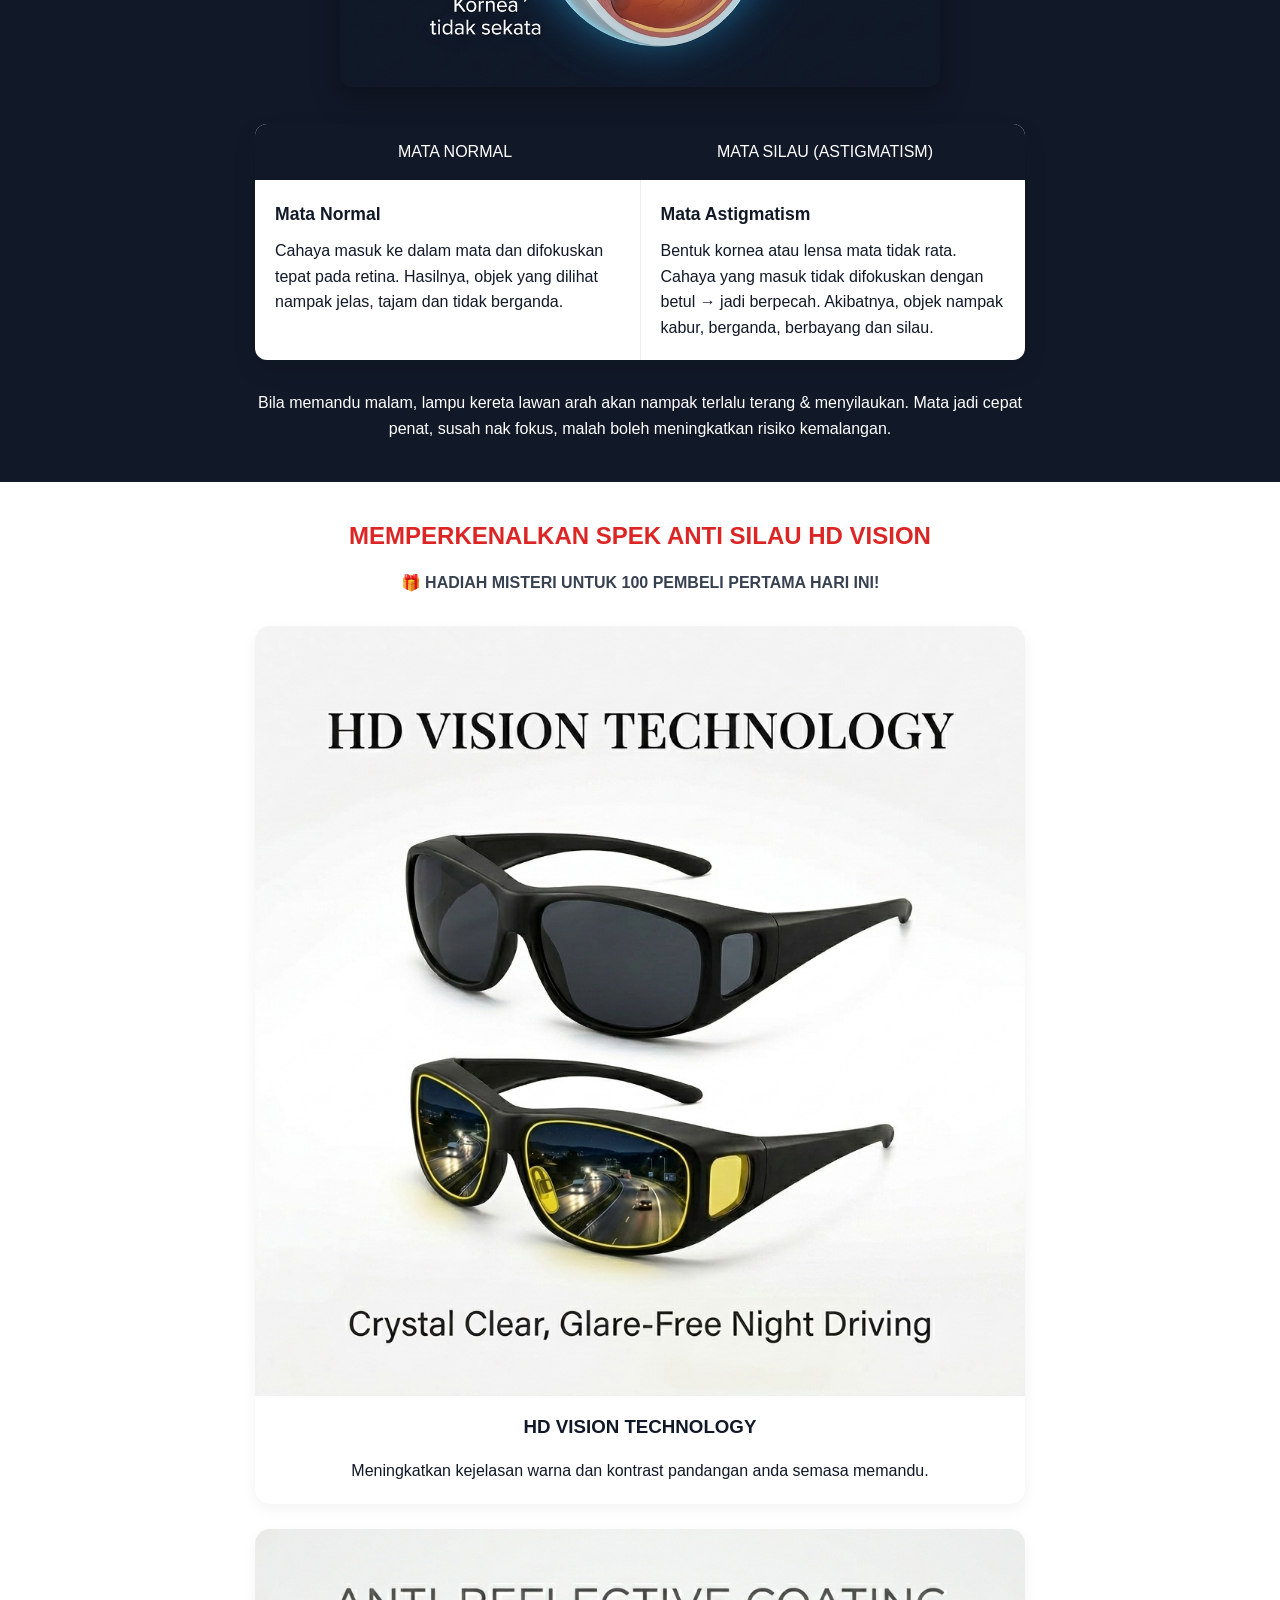
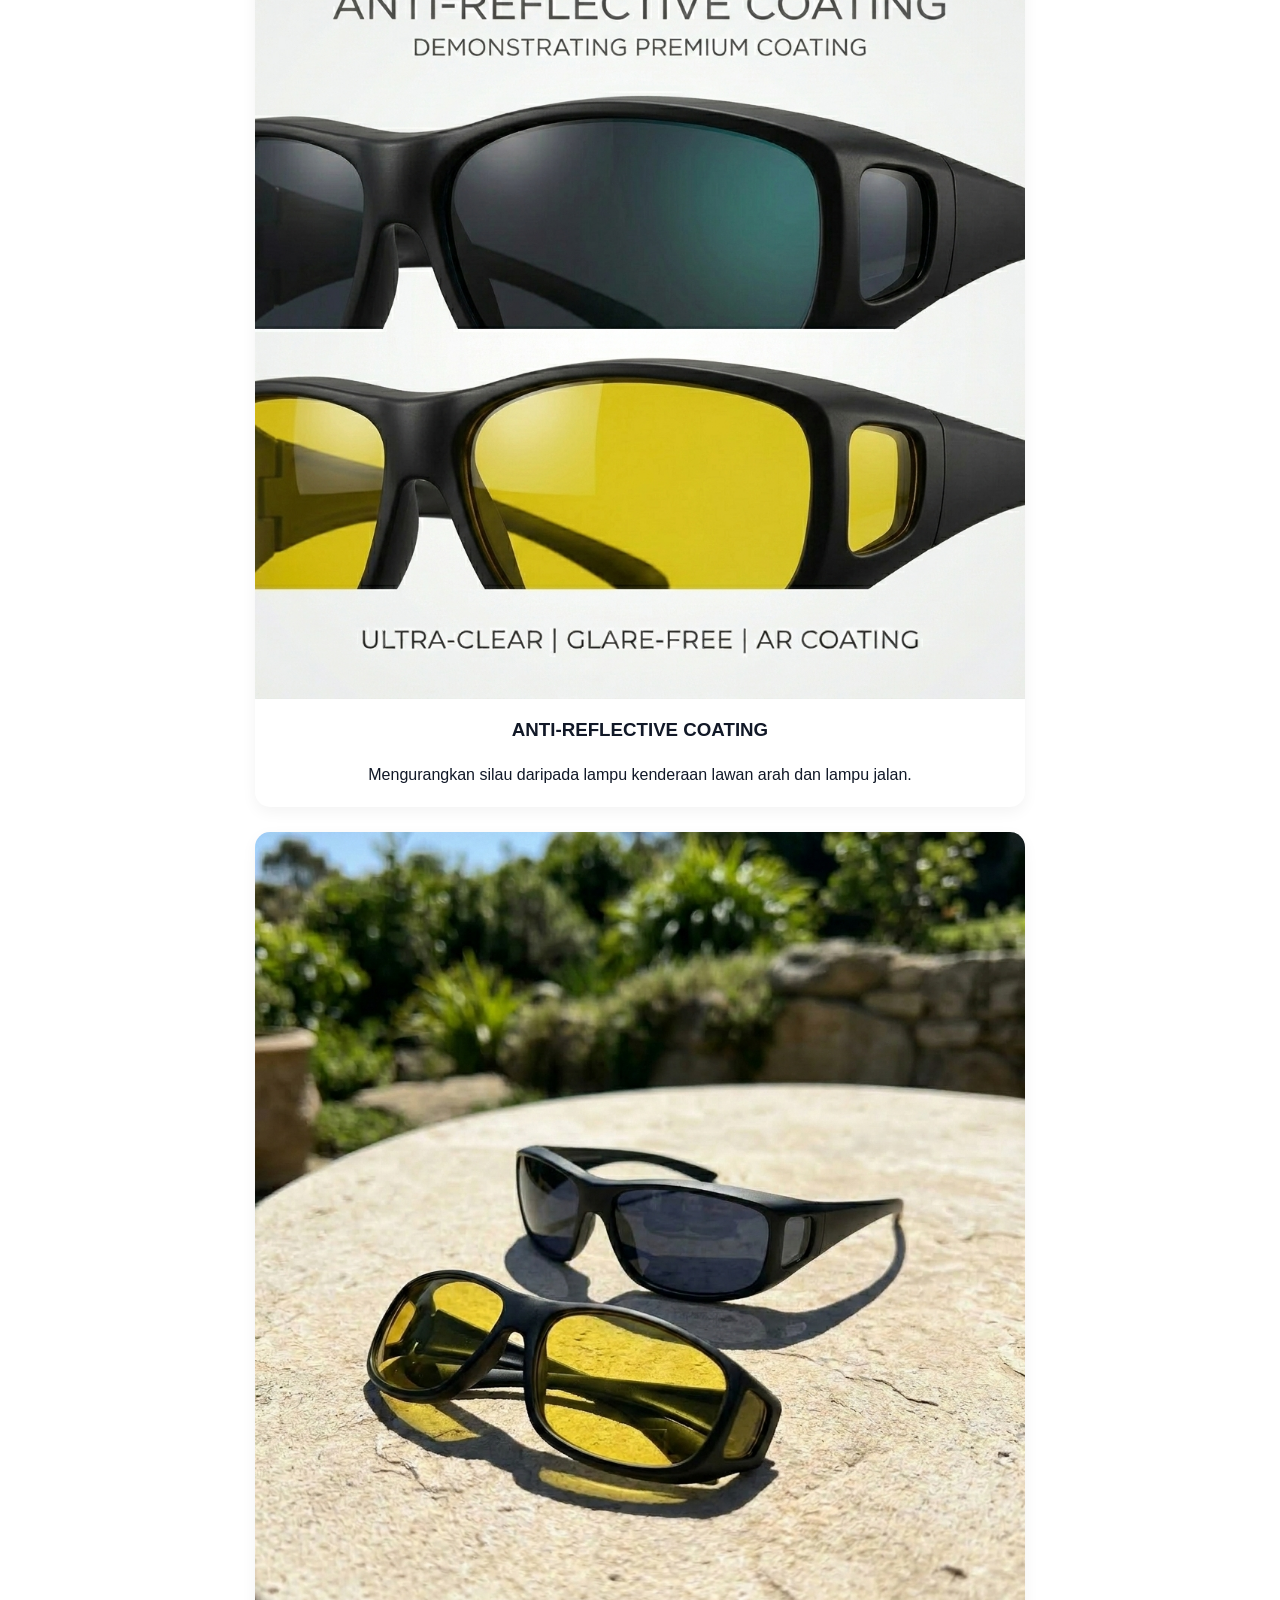
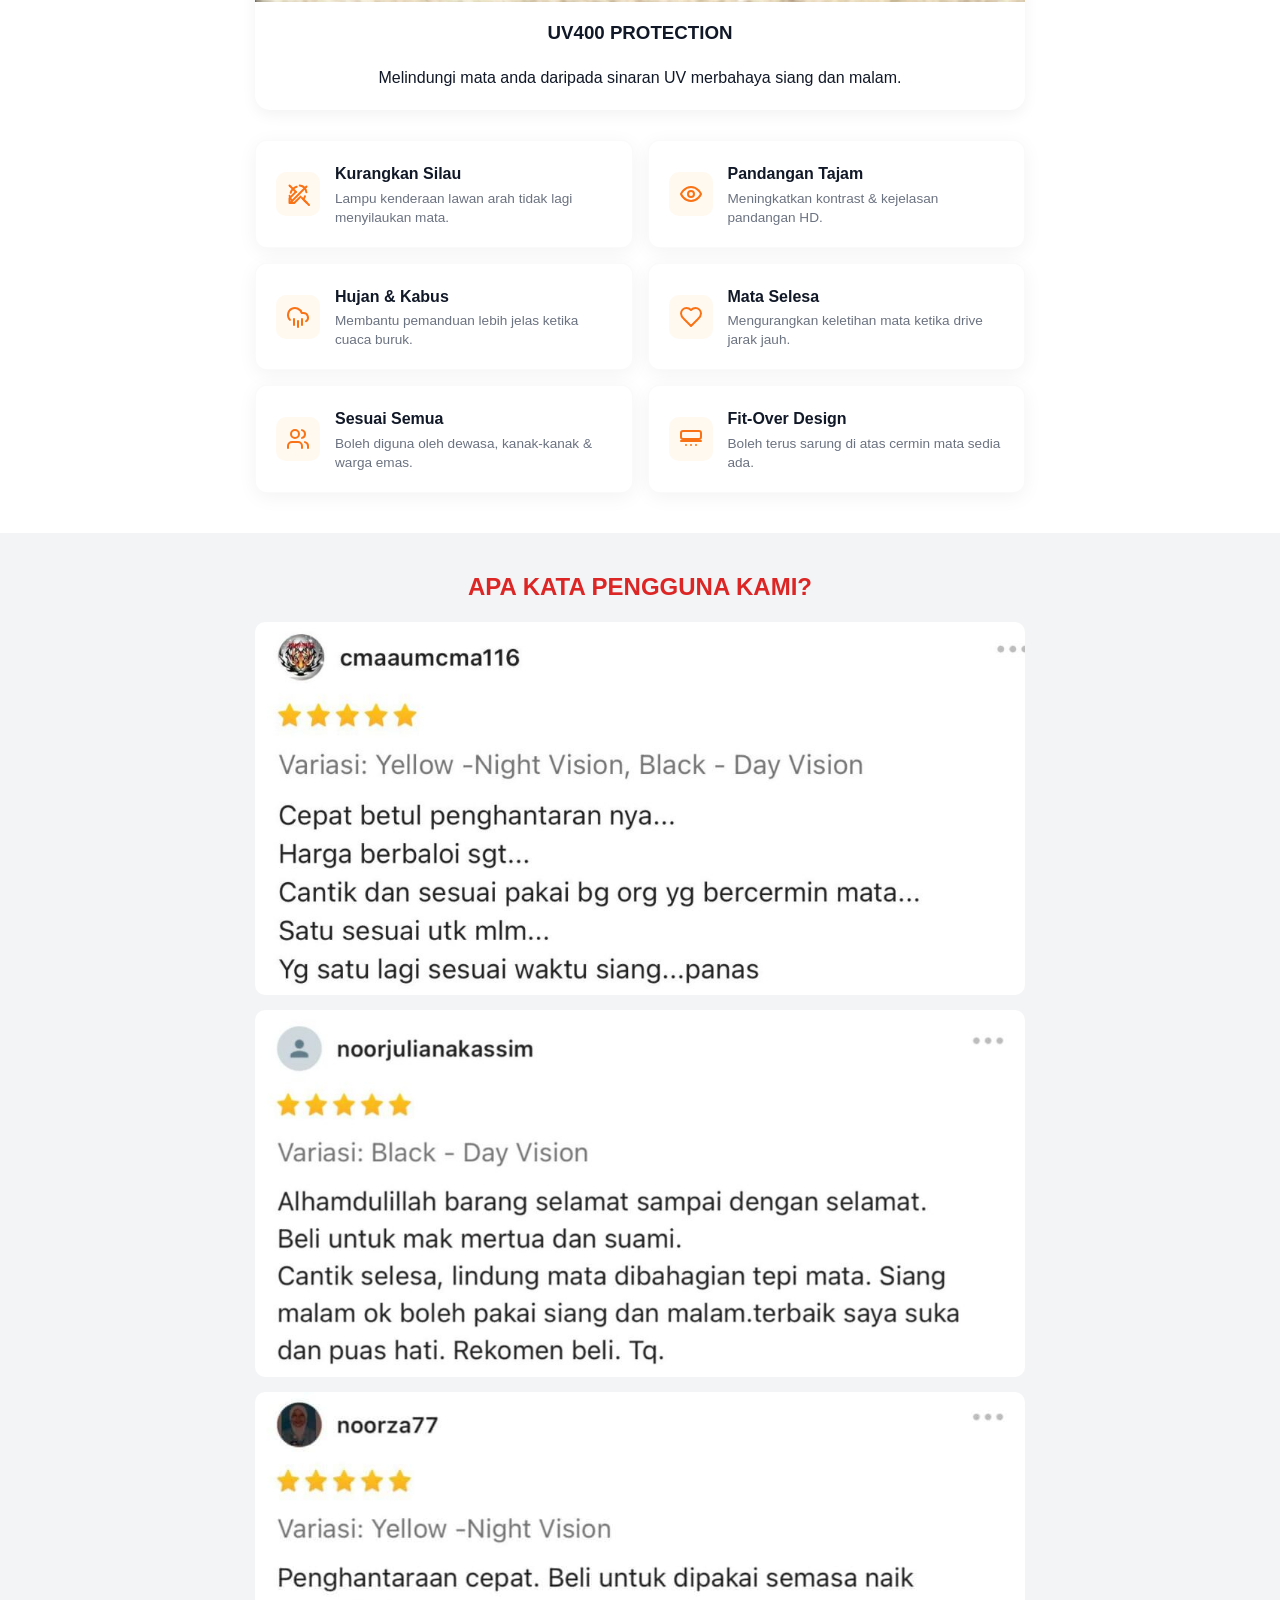
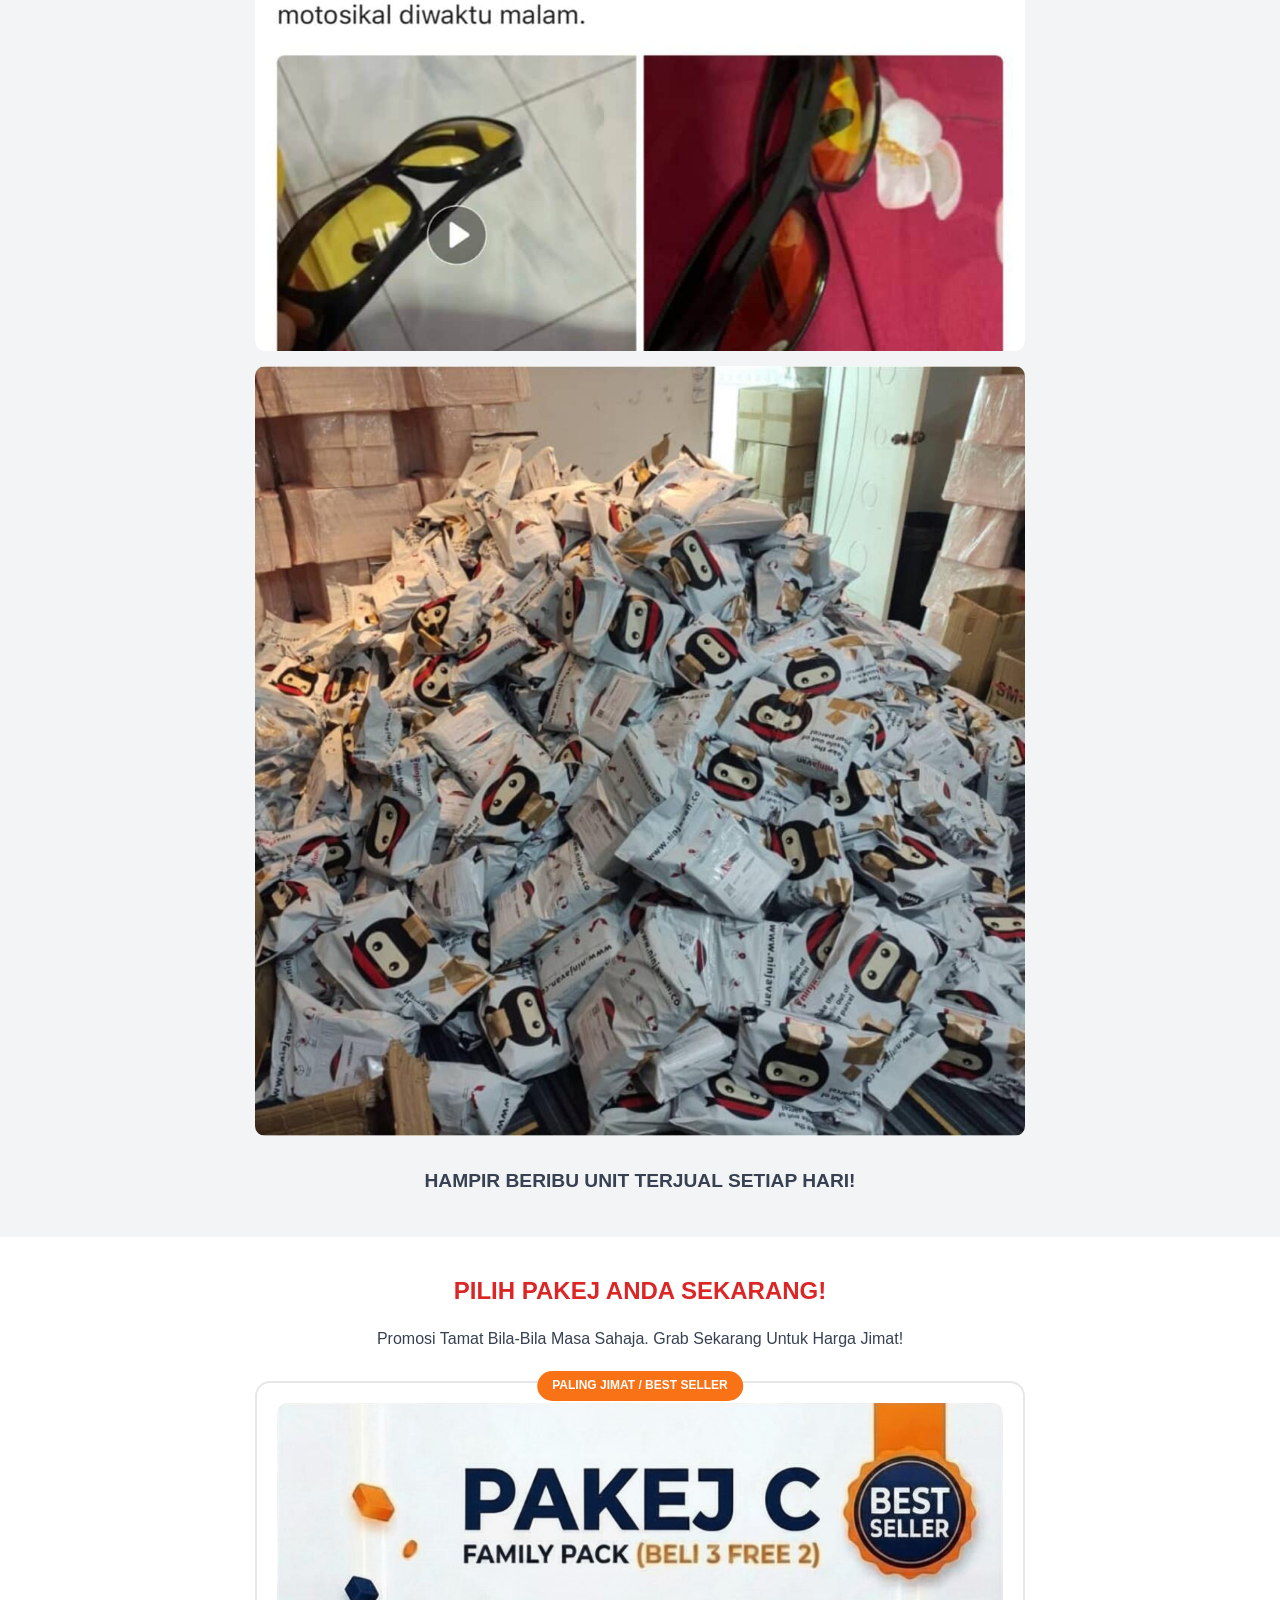
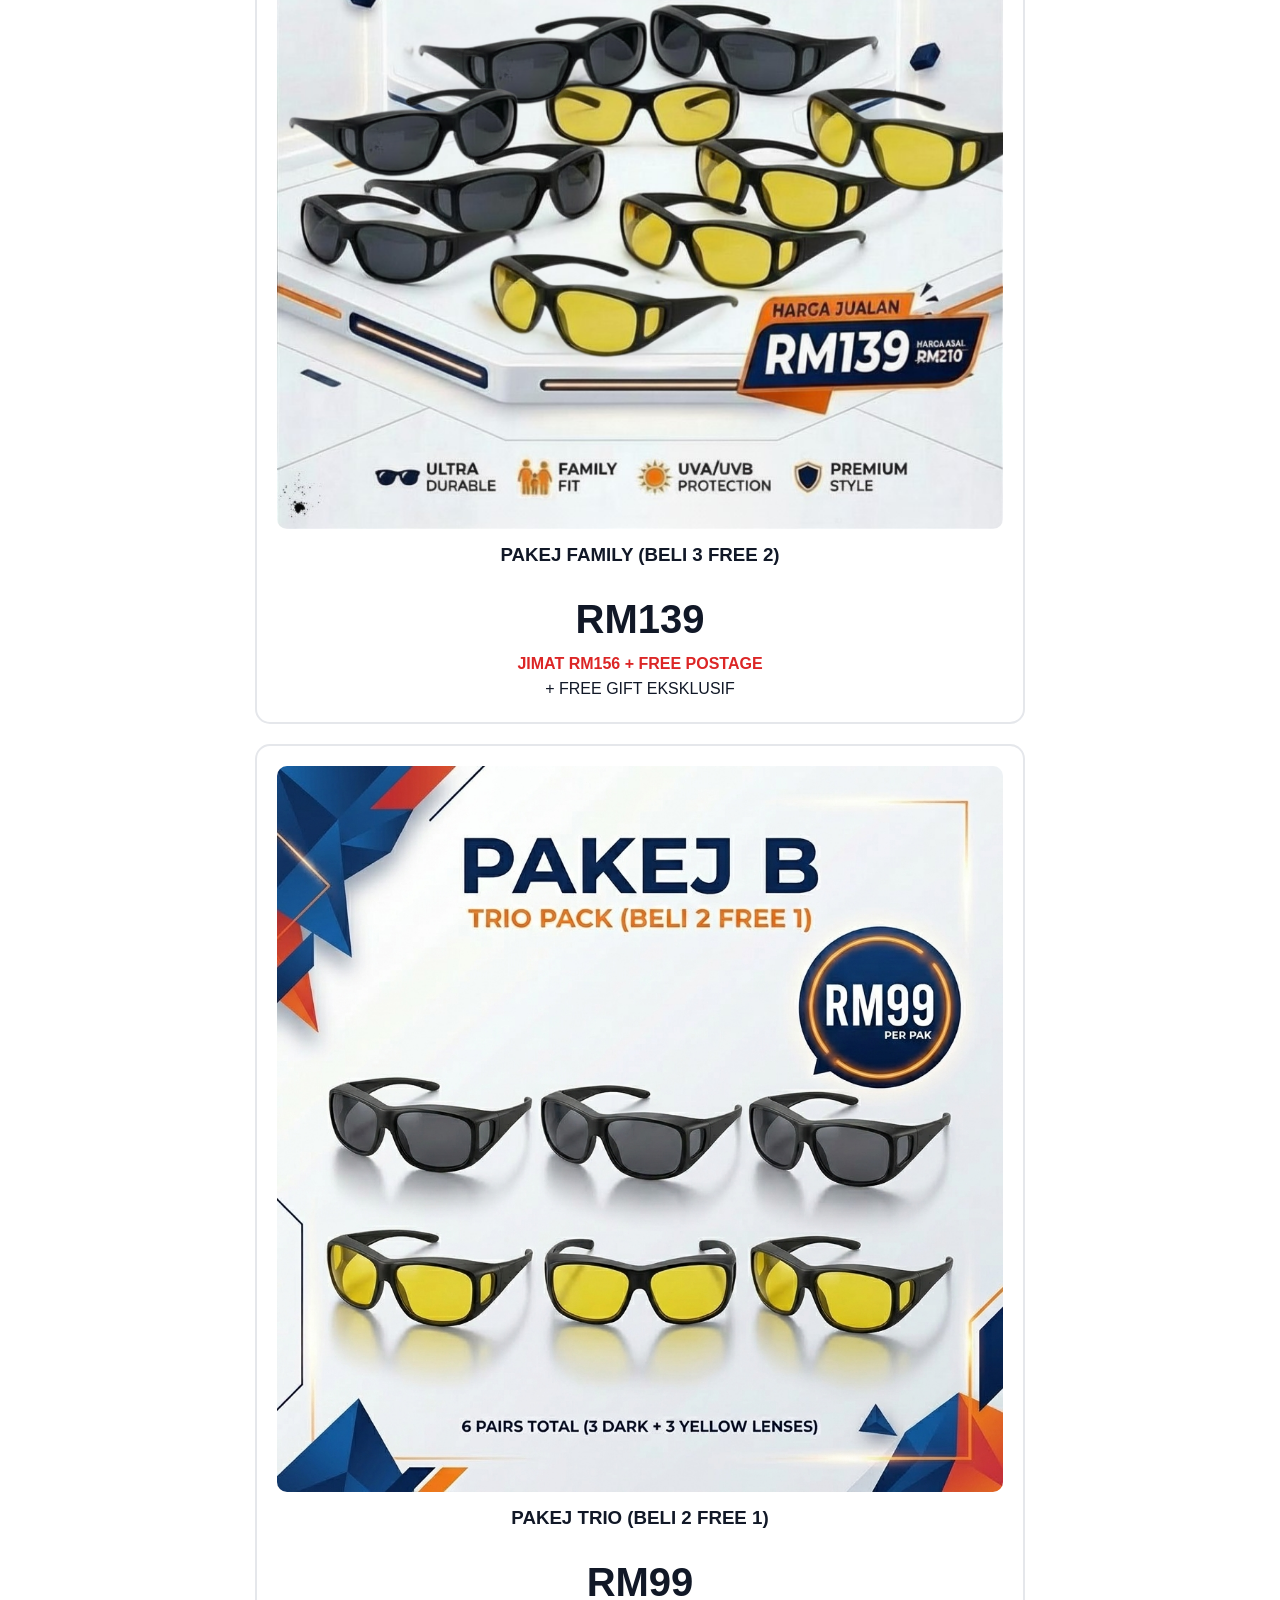
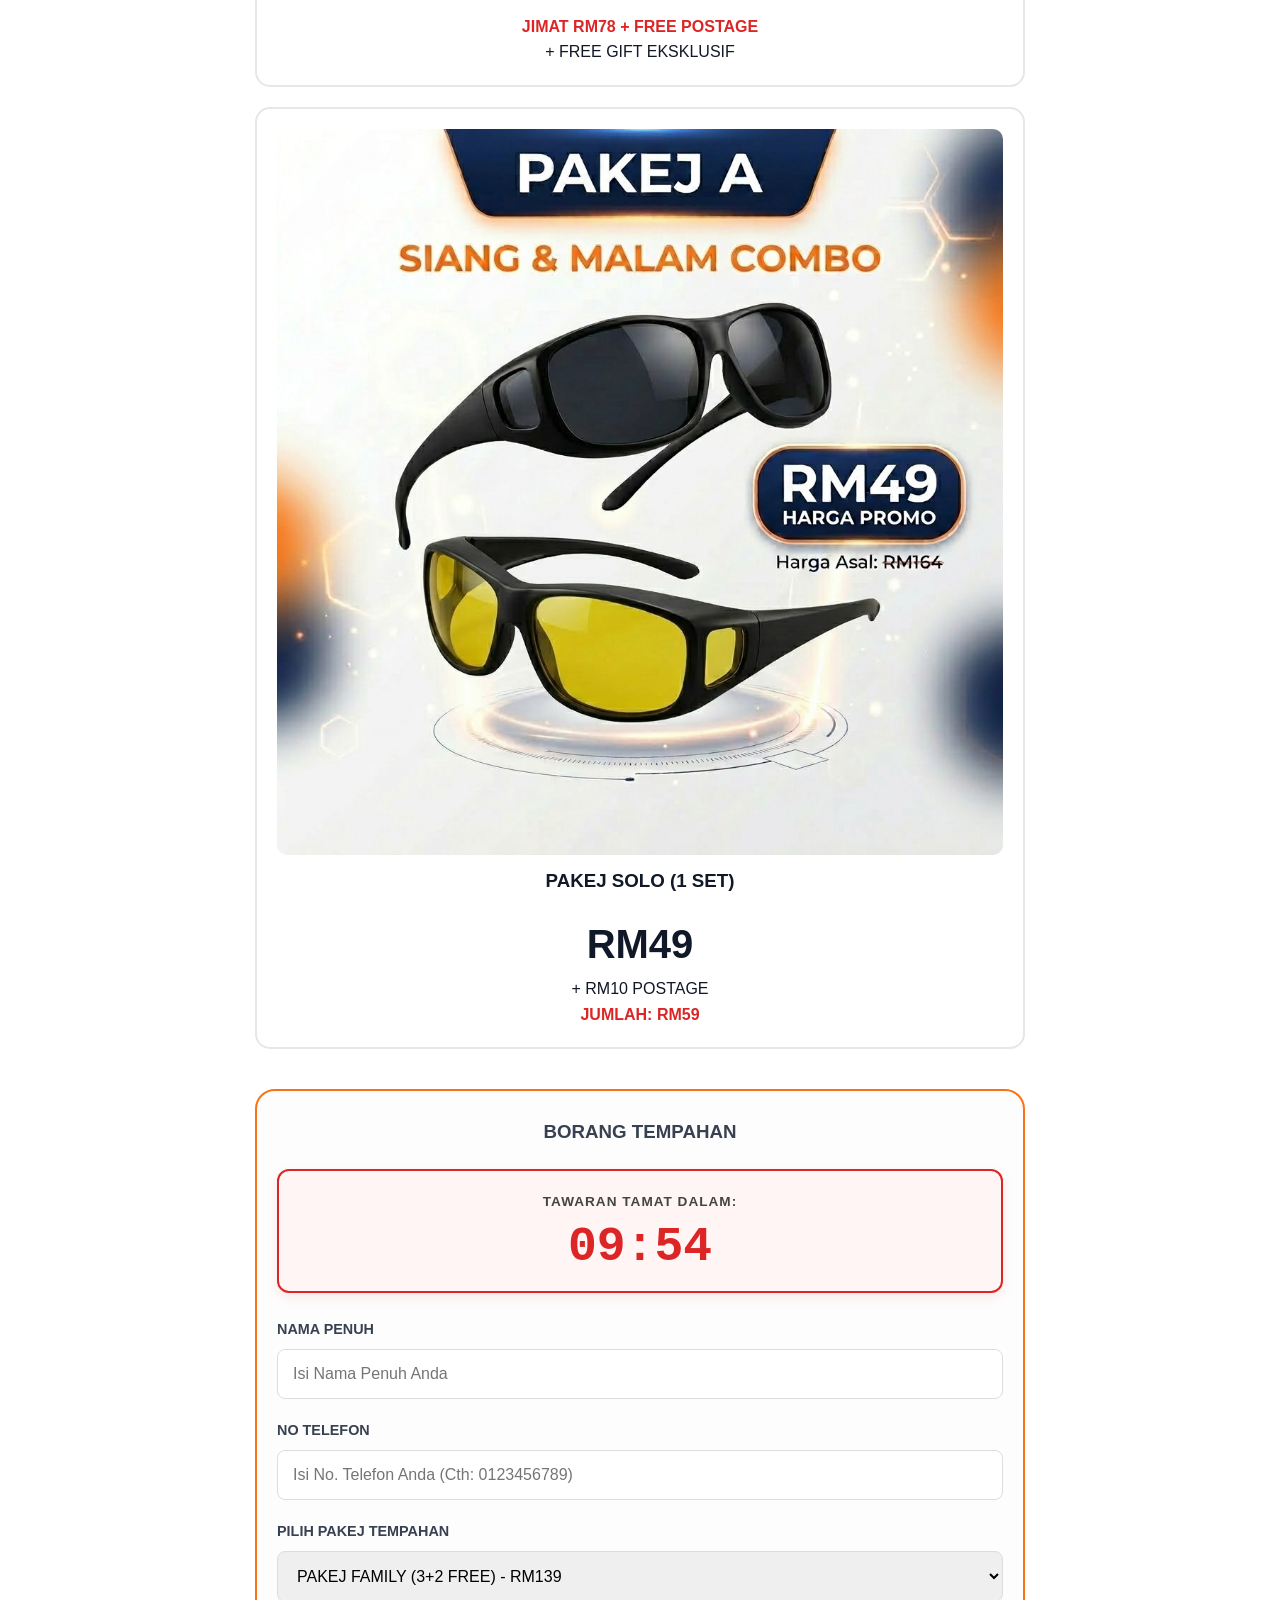
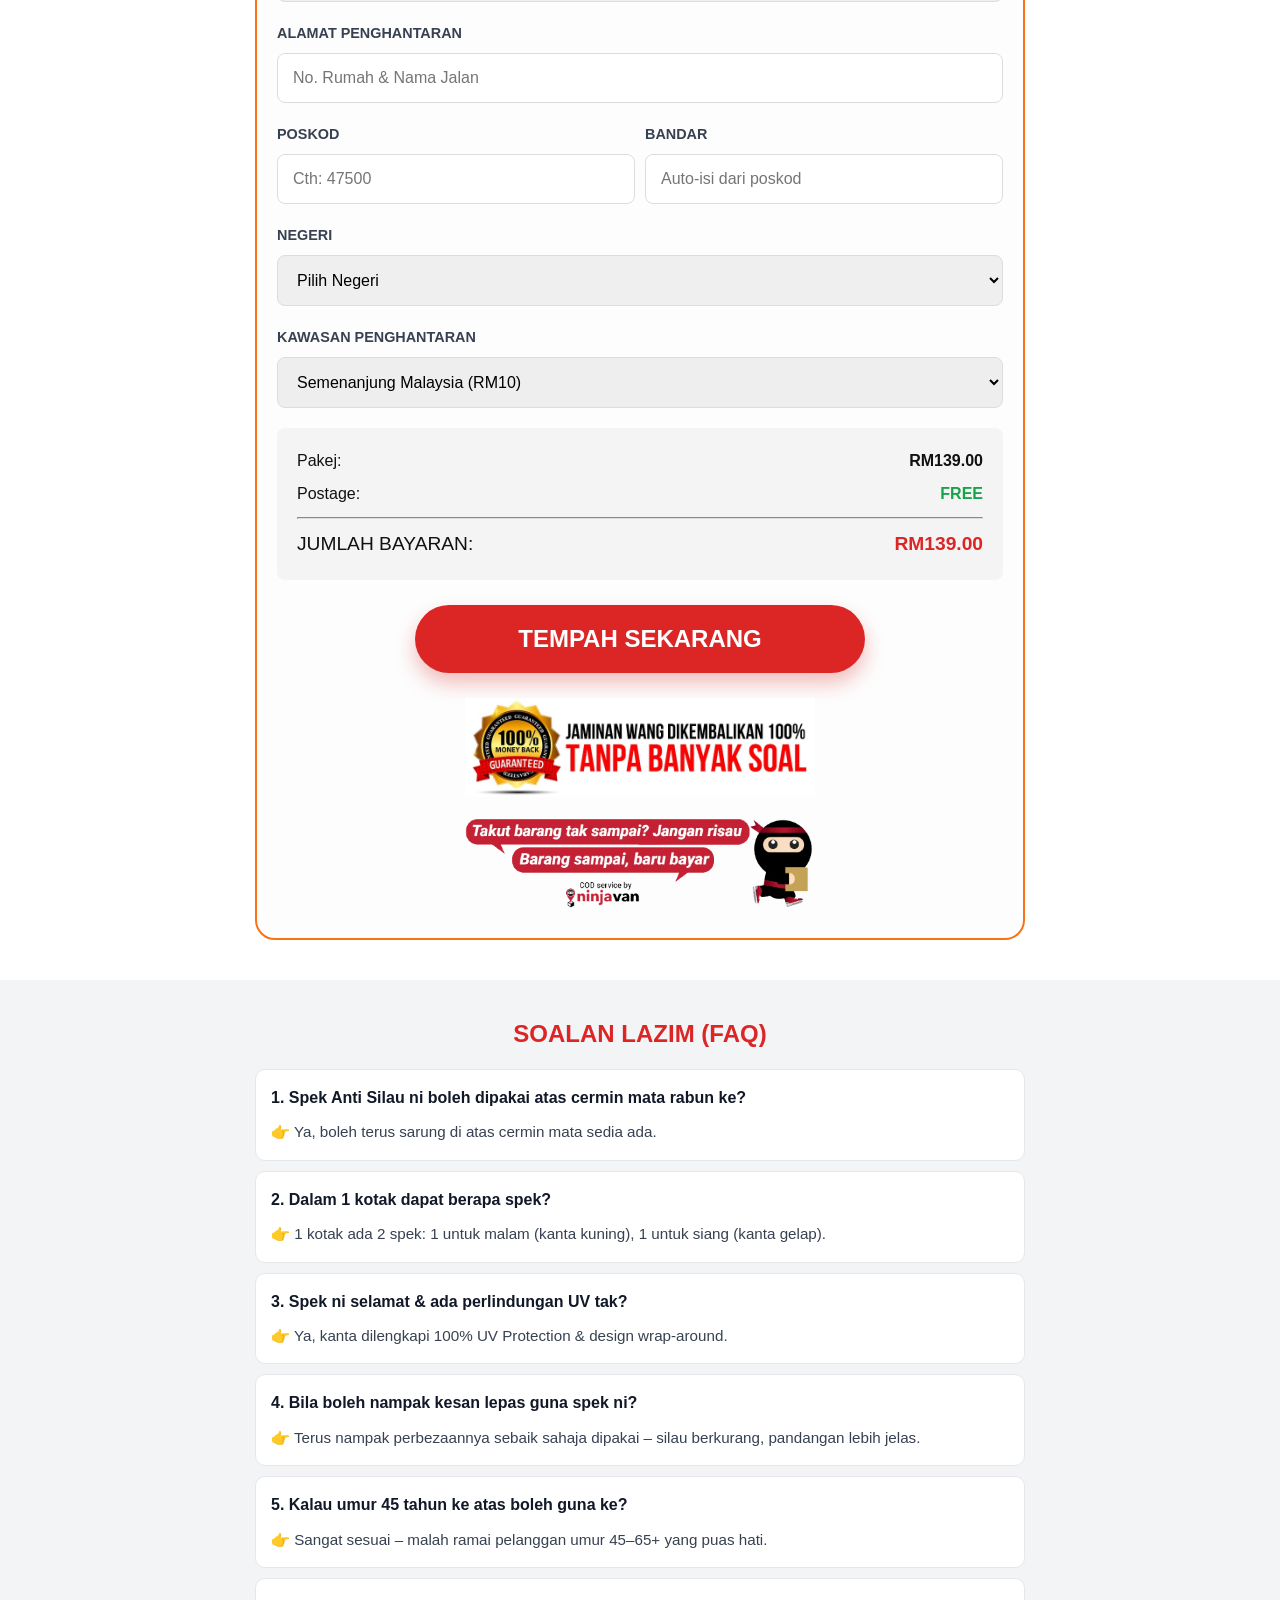
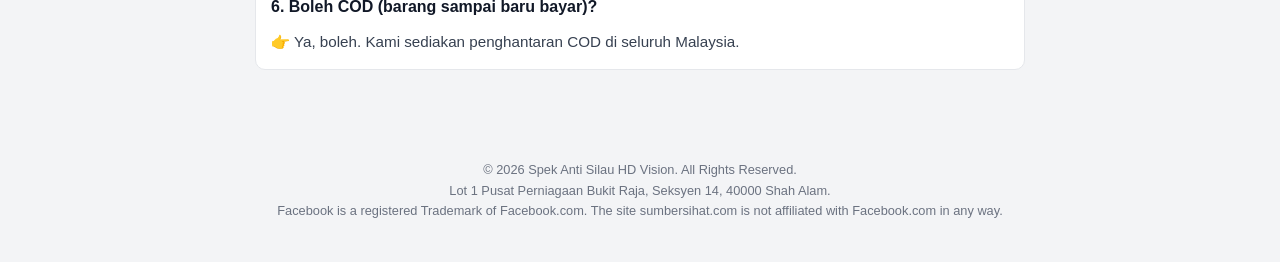
==== commit f7e18a27: "tukar point jadi lagi cantik" ====
--- a/spek1/index.html
+++ b/spek1/index.html
@@ -5,7 +5,7 @@
     <meta charset="UTF-8">
     <meta name="viewport" content="width=device-width, initial-scale=1.0">
     <title>Spek Anti Silau HD Vision</title>
-    <link rel="stylesheet" href="assets/css/style.css?v=2.1">
+    <link rel="stylesheet" href="assets/css/style.css?v=2.2">
     <link
         href="https://fonts.googleapis.com/css2?family=Montserrat:wght@400;700;900&family=Karla:wght@400;700&display=swap"
         <!-- Meta Pixel Code -->
@@ -174,16 +174,73 @@
                 </div>
             </div>
 
-            <div class="info-box bg-yellow" style="padding: 25px; border-radius: 15px; margin-top: 30px;">
-                <h3 style="text-align: left; margin-bottom: 15px;">KELEBIHAN SPEK ANTI SILAU HD VISION:</h3>
-                <ul style="list-style: none; font-weight: 700;">
-                    <li style="margin-bottom: 10px;">✔ Mengurangkan Silau Lampu Kenderaan</li>
-                    <li style="margin-bottom: 10px;">✔ Memberikan Pandangan Lebih Luas & Tajam</li>
-                    <li style="margin-bottom: 10px;">✔ Membantu Pemanduan Dalam Hujan & Kabus</li>
-                    <li style="margin-bottom: 10px;">✔ Memberi Keselesaan Pada Mata</li>
-                    <li style="margin-bottom: 10px;">✔ Boleh Dipakai Untuk Semua (Kanak-kanak & Dewasa)</li>
-                    <li style="margin-bottom: 10px;">✔ Boleh Sarung Atas Cermin Mata Sedia Ada (Fit-Over)</li>
-                </ul>
+
+            <div class="premium-benefits-grid">
+                <!-- Benefit 1 -->
+                <div class="premium-benefit-card">
+                    <div class="premium-benefit-icon">
+                        <svg xmlns="http://www.w3.org/2000/svg" viewBox="0 0 24 24" fill="none" stroke="currentColor" stroke-width="2" stroke-linecap="round" stroke-linejoin="round"><path d="M9.88 9.88 3.5 16.27V21h4.73l6.39-6.39"/><path d="M10.7 4.7a7 7 0 0 0-3.03 1.66"/><path d="m15.89 15.89 4.61 4.61"/><path d="M17.3 17.3a7 7 0 0 0 1.66-3.03"/><path d="M20.4 10.3a7 7 0 0 0-2.64-5.06"/><path d="M3.6 13.7a7 7 0 0 0 2.64 5.06"/><path d="M4.7 10.7a7 7 0 0 1 1.66-3.03"/><path d="M13.7 3.6a7 7 0 0 1 5.06 2.64"/><path d="m18.5 18.5 4.5 4.5"/><path d="m20.5 4.5-16 16"/><path d="M3.5 3.5 10 10"/></svg>
+                    </div>
+                    <div class="premium-benefit-content">
+                        <h4>Kurangkan Silau</h4>
+                        <p>Lampu kenderaan lawan arah tidak lagi menyilaukan mata.</p>
+                    </div>
+                </div>
+
+                <!-- Benefit 2 -->
+                <div class="premium-benefit-card">
+                    <div class="premium-benefit-icon">
+                        <svg xmlns="http://www.w3.org/2000/svg" viewBox="0 0 24 24" fill="none" stroke="currentColor" stroke-width="2" stroke-linecap="round" stroke-linejoin="round"><path d="M2 12s3-7 10-7 10 7 10 7-3 7-10 7-10-7-10-7Z"/><circle cx="12" cy="12" r="3"/></svg>
+                    </div>
+                    <div class="premium-benefit-content">
+                        <h4>Pandangan Tajam</h4>
+                        <p>Meningkatkan kontrast & kejelasan pandangan HD.</p>
+                    </div>
+                </div>
+
+                <!-- Benefit 3 -->
+                <div class="premium-benefit-card">
+                    <div class="premium-benefit-icon">
+                        <svg xmlns="http://www.w3.org/2000/svg" viewBox="0 0 24 24" fill="none" stroke="currentColor" stroke-width="2" stroke-linecap="round" stroke-linejoin="round"><path d="M4 14.899A7 7 0 1 1 15.71 8h1.79a4.5 4.5 0 0 1 2.5 8.242"/><path d="M16 14v6"/><path d="M8 14v6"/><path d="M12 16v6"/></svg>
+                    </div>
+                    <div class="premium-benefit-content">
+                        <h4>Hujan & Kabus</h4>
+                        <p>Membantu pemanduan lebih jelas ketika cuaca buruk.</p>
+                    </div>
+                </div>
+
+                <!-- Benefit 4 -->
+                <div class="premium-benefit-card">
+                    <div class="premium-benefit-icon">
+                        <svg xmlns="http://www.w3.org/2000/svg" viewBox="0 0 24 24" fill="none" stroke="currentColor" stroke-width="2" stroke-linecap="round" stroke-linejoin="round"><path d="M19 14c1.49-1.46 3-3.21 3-5.5A5.5 5.5 0 0 0 16.5 3c-1.76 0-3 .5-4.5 2-1.5-1.5-2.74-2-4.5-2A5.5 5.5 0 0 0 2 8.5c0 2.3 1.5 4.05 3 5.5l7 7Z"/></svg>
+                    </div>
+                    <div class="premium-benefit-content">
+                        <h4>Mata Selesa</h4>
+                        <p>Mengurangkan keletihan mata ketika drive jarak jauh.</p>
+                    </div>
+                </div>
+
+                <!-- Benefit 5 -->
+                <div class="premium-benefit-card">
+                    <div class="premium-benefit-icon">
+                        <svg xmlns="http://www.w3.org/2000/svg" viewBox="0 0 24 24" fill="none" stroke="currentColor" stroke-width="2" stroke-linecap="round" stroke-linejoin="round"><path d="M16 21v-2a4 4 0 0 0-4-4H6a4 4 0 0 0-4 4v2"/><circle cx="9" cy="7" r="4"/><path d="M22 21v-2a4 4 0 0 0-3-3.87"/><path d="M16 3.13a4 4 0 0 1 0 7.75"/></svg>
+                    </div>
+                    <div class="premium-benefit-content">
+                        <h4>Sesuai Semua</h4>
+                        <p>Boleh diguna oleh dewasa, kanak-kanak & warga emas.</p>
+                    </div>
+                </div>
+
+                <!-- Benefit 6 -->
+                <div class="premium-benefit-card">
+                    <div class="premium-benefit-icon">
+                        <svg xmlns="http://www.w3.org/2000/svg" viewBox="0 0 24 24" fill="none" stroke="currentColor" stroke-width="2" stroke-linecap="round" stroke-linejoin="round"><rect width="20" height="8" x="2" y="4" rx="2"/><path d="M2 14h20"/><path d="M12 18h.01"/><path d="M17 18h.01"/><path d="M7 18h.01"/></svg>
+                    </div>
+                    <div class="premium-benefit-content">
+                        <h4>Fit-Over Design</h4>
+                        <p>Boleh terus sarung di atas cermin mata sedia ada.</p>
+                    </div>
+                </div>
             </div>
         </div>
     </section>
--- a/spek1/assets/css/style.css
+++ b/spek1/assets/css/style.css
@@ -417,7 +417,67 @@
   color: #6b7280;
 }
 
+
+/* Premium Minimalist Benefits Section (Idea 2) */
+.premium-benefits-grid {
+  display: grid;
+  grid-template-columns: 1fr;
+  gap: 15px;
+  margin-top: 30px;
+}
+
+.premium-benefit-card {
+  background: #ffffff;
+  border-radius: 12px;
+  padding: 20px;
+  display: flex;
+  align-items: center;
+  gap: 15px;
+  box-shadow: 0 4px 20px rgba(0, 0, 0, 0.05);
+  border: 1px solid rgba(0, 0, 0, 0.02);
+  transition: transform 0.2s ease, box-shadow 0.2s ease;
+}
+
+.premium-benefit-card:hover {
+  transform: translateY(-2px);
+  box-shadow: 0 10px 25px rgba(0, 0, 0, 0.08);
+}
+
+.premium-benefit-icon {
+  width: 44px;
+  height: 44px;
+  background: #fff9f0; /* Very soft orange tint */
+  border-radius: 10px;
+  display: flex;
+  align-items: center;
+  justify-content: center;
+  flex-shrink: 0;
+}
+
+.premium-benefit-icon svg {
+  width: 24px;
+  height: 24px;
+  color: var(--primary);
+}
+
+.premium-benefit-content h4 {
+  font-size: 1rem;
+  font-weight: 800;
+  margin-bottom: 2px;
+  text-align: left;
+  text-transform: none;
+  color: var(--secondary);
+}
+
+.premium-benefit-content p {
+  font-size: 0.85rem;
+  color: #6b7280;
+  margin: 0;
+  line-height: 1.4;
+}
+
 @media (min-width: 768px) {
-  .hero h1 { font-size: 2.5rem; }
-  .feedback-grid { grid-template-columns: 1fr 1fr; }
-}
+  .premium-benefits-grid {
+    grid-template-columns: 1fr 1fr;
+  }
+}
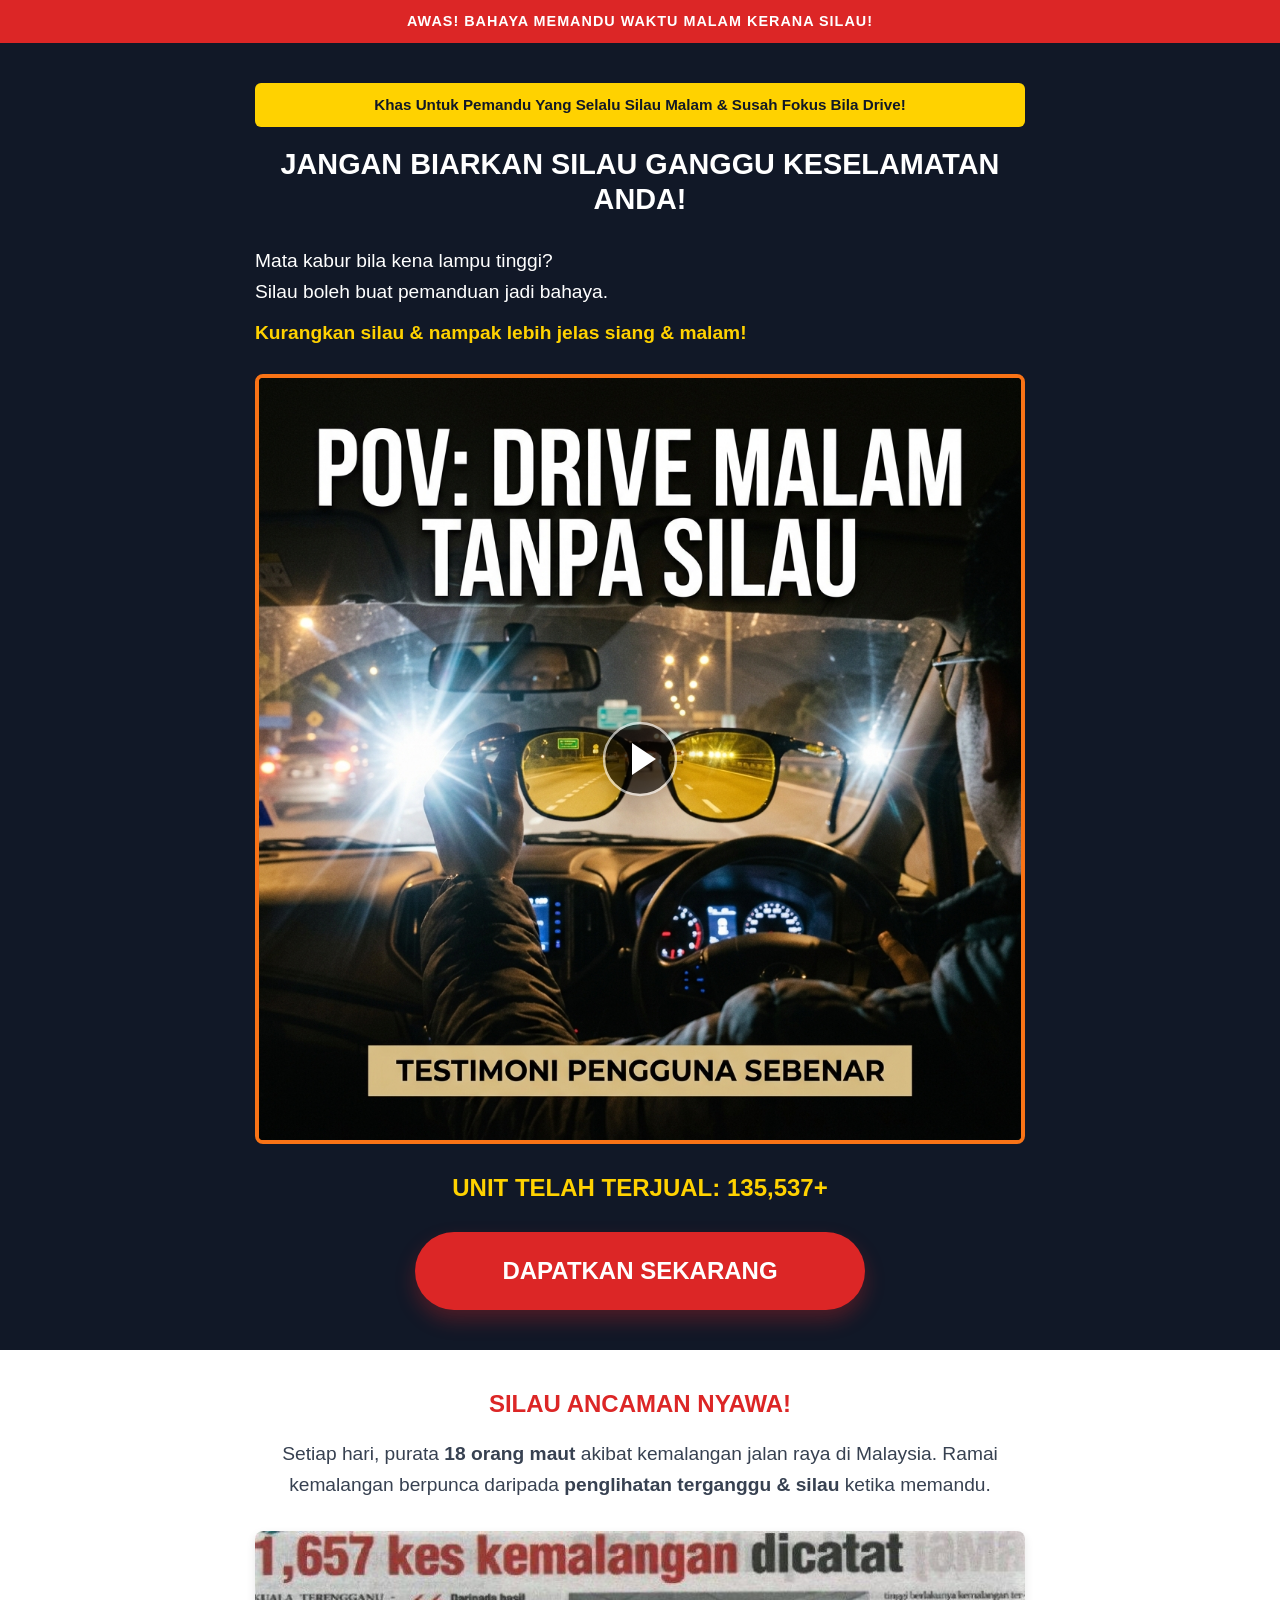
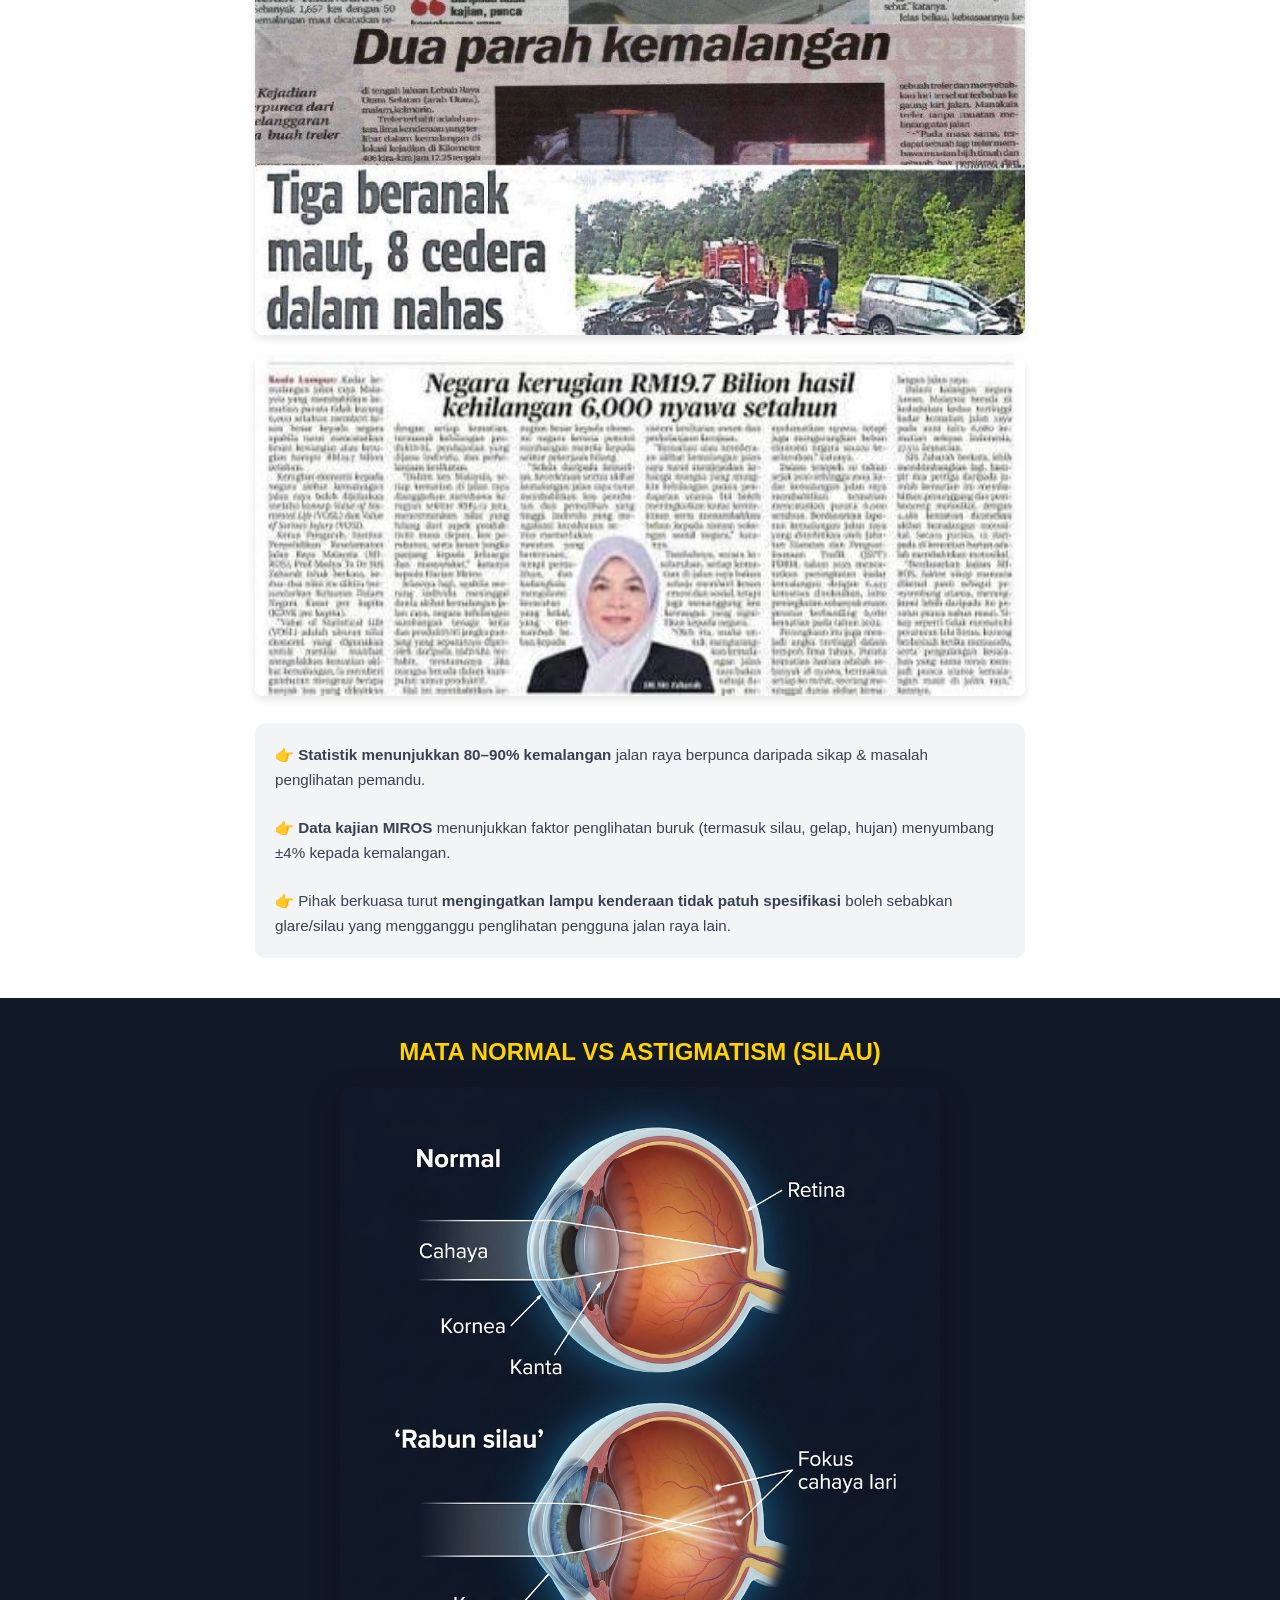
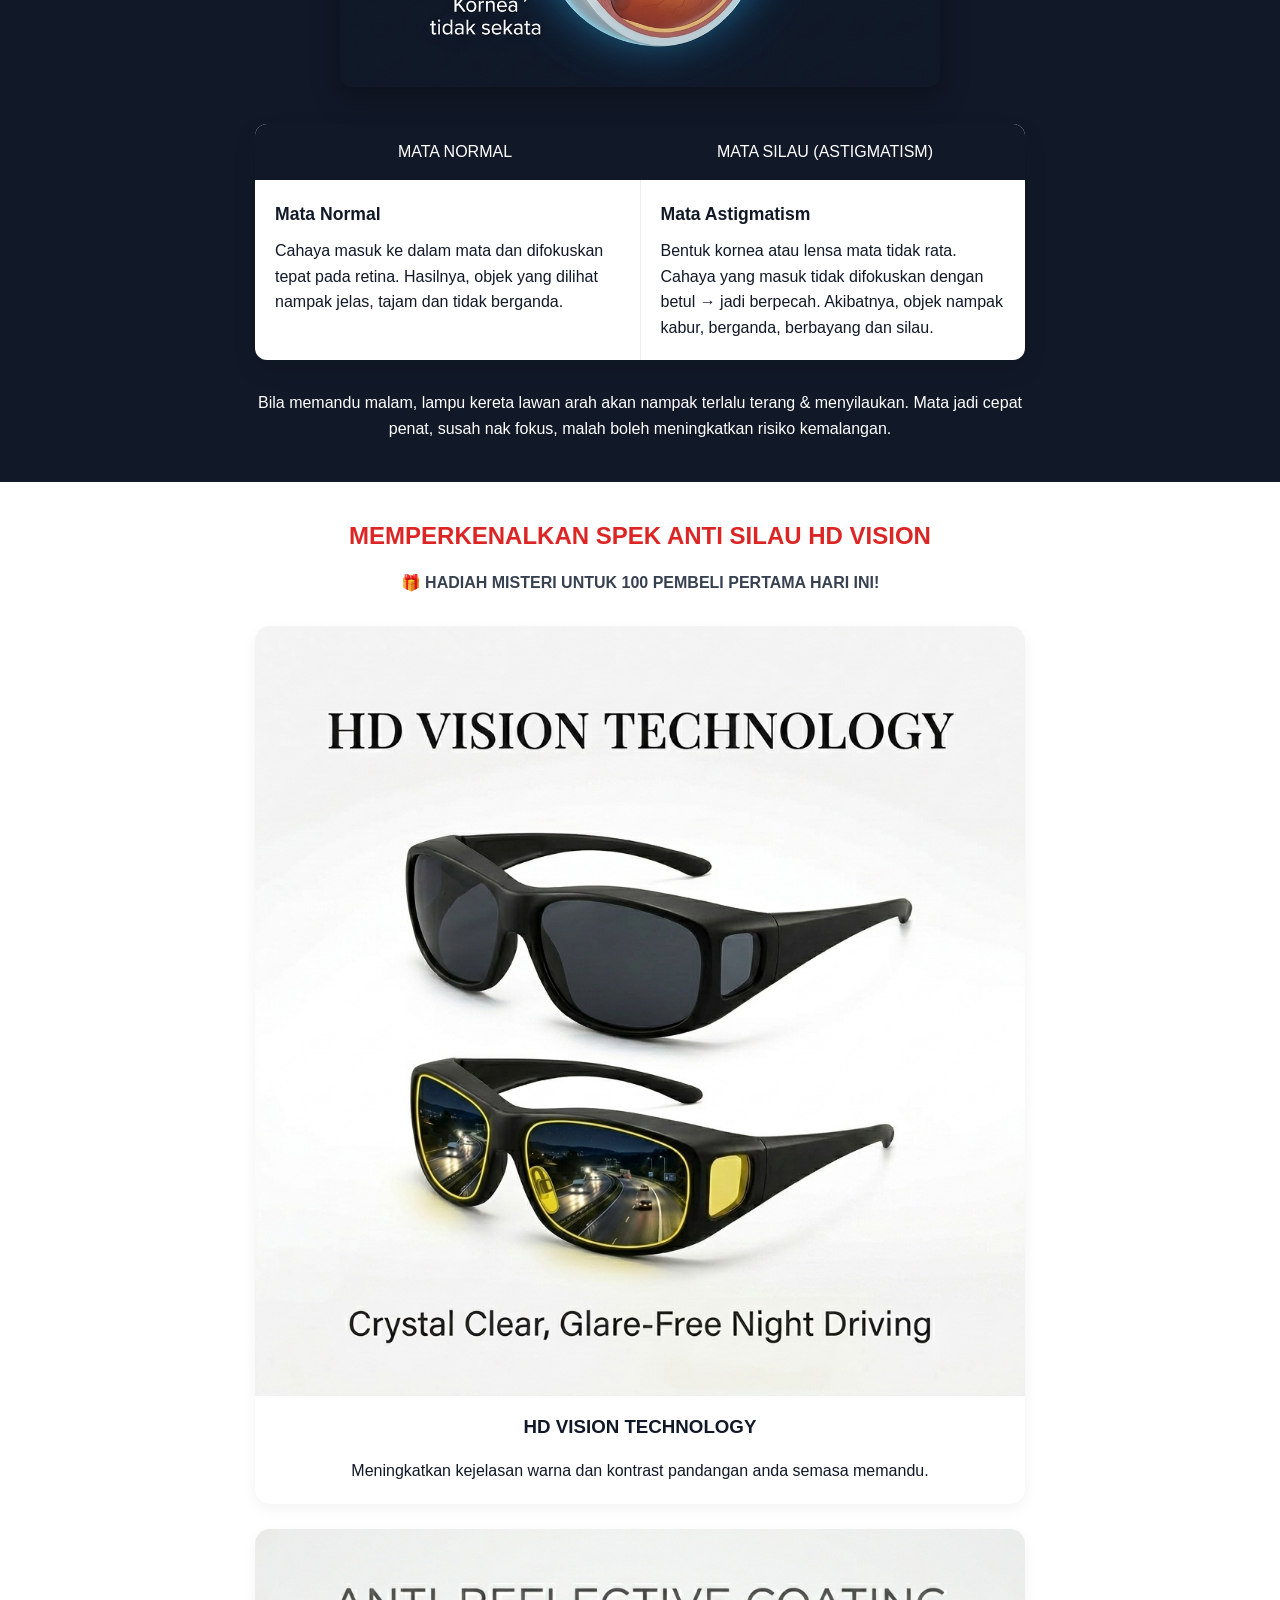
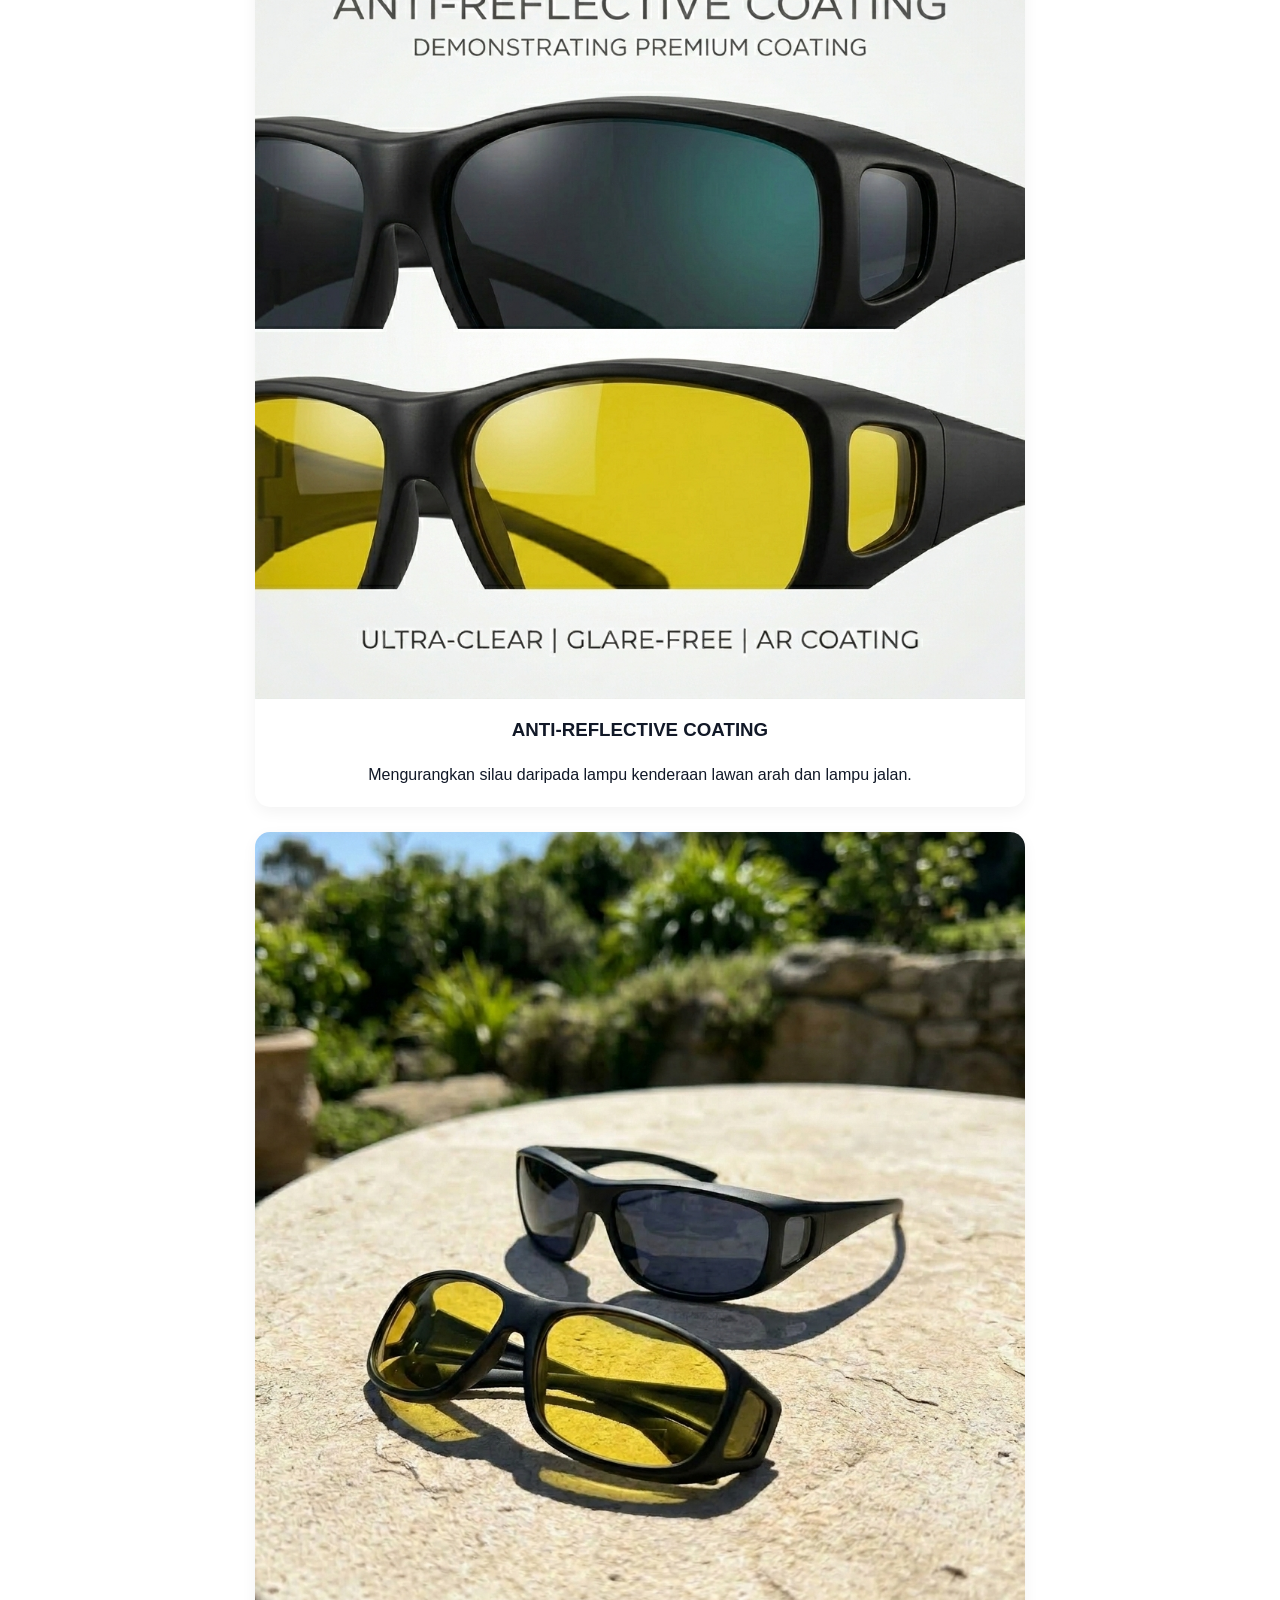
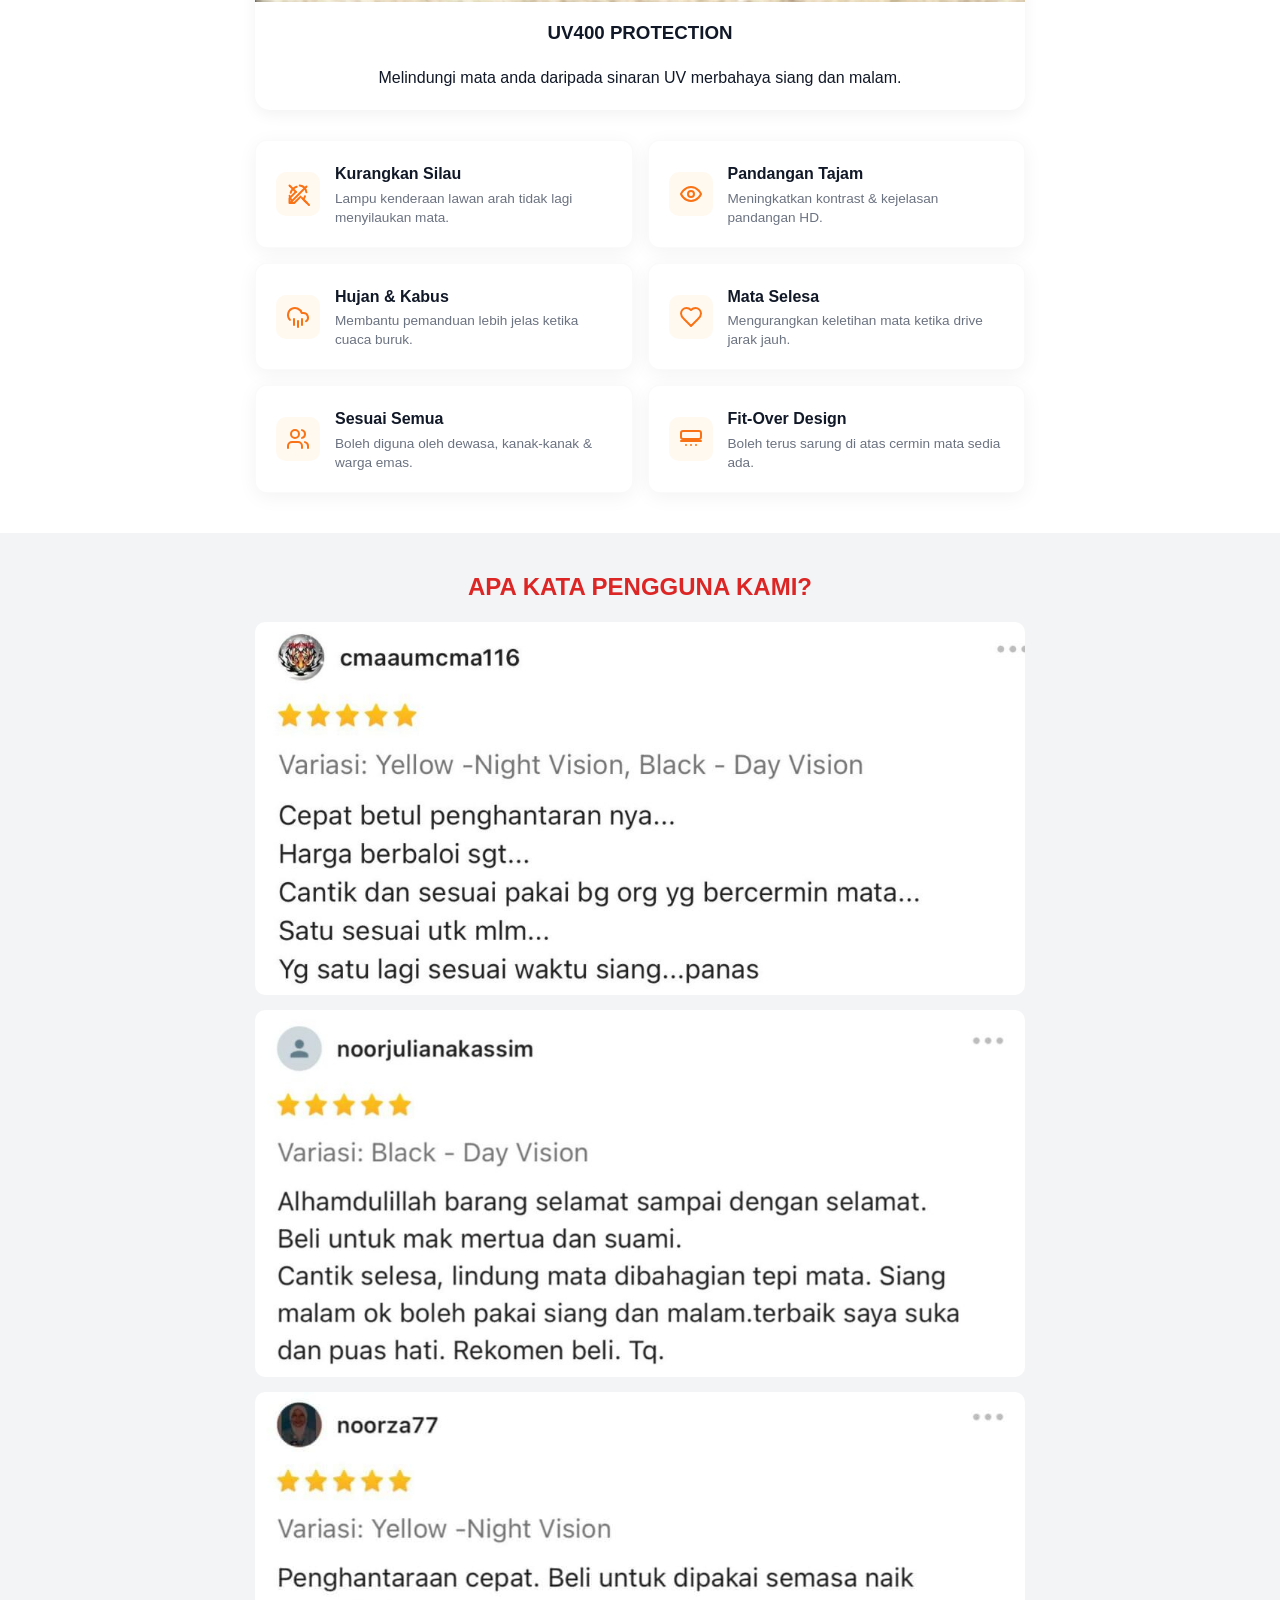
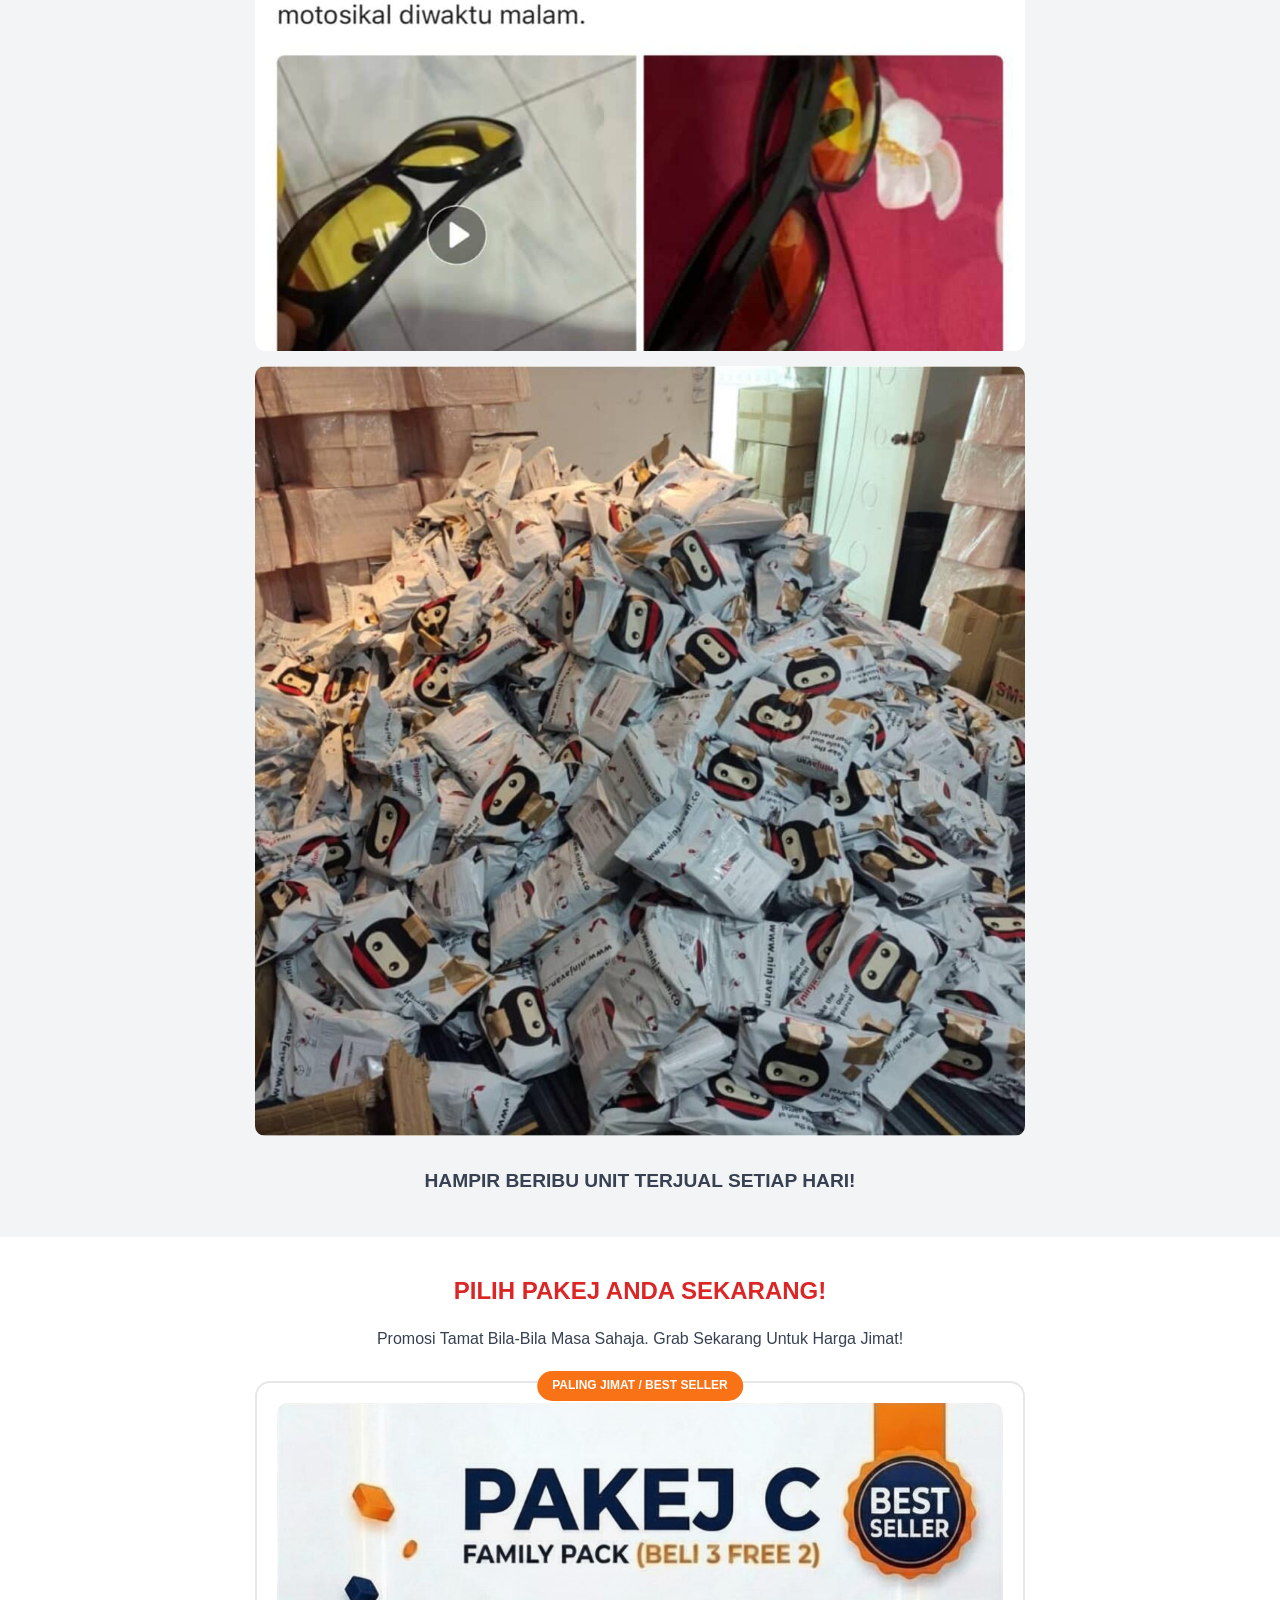
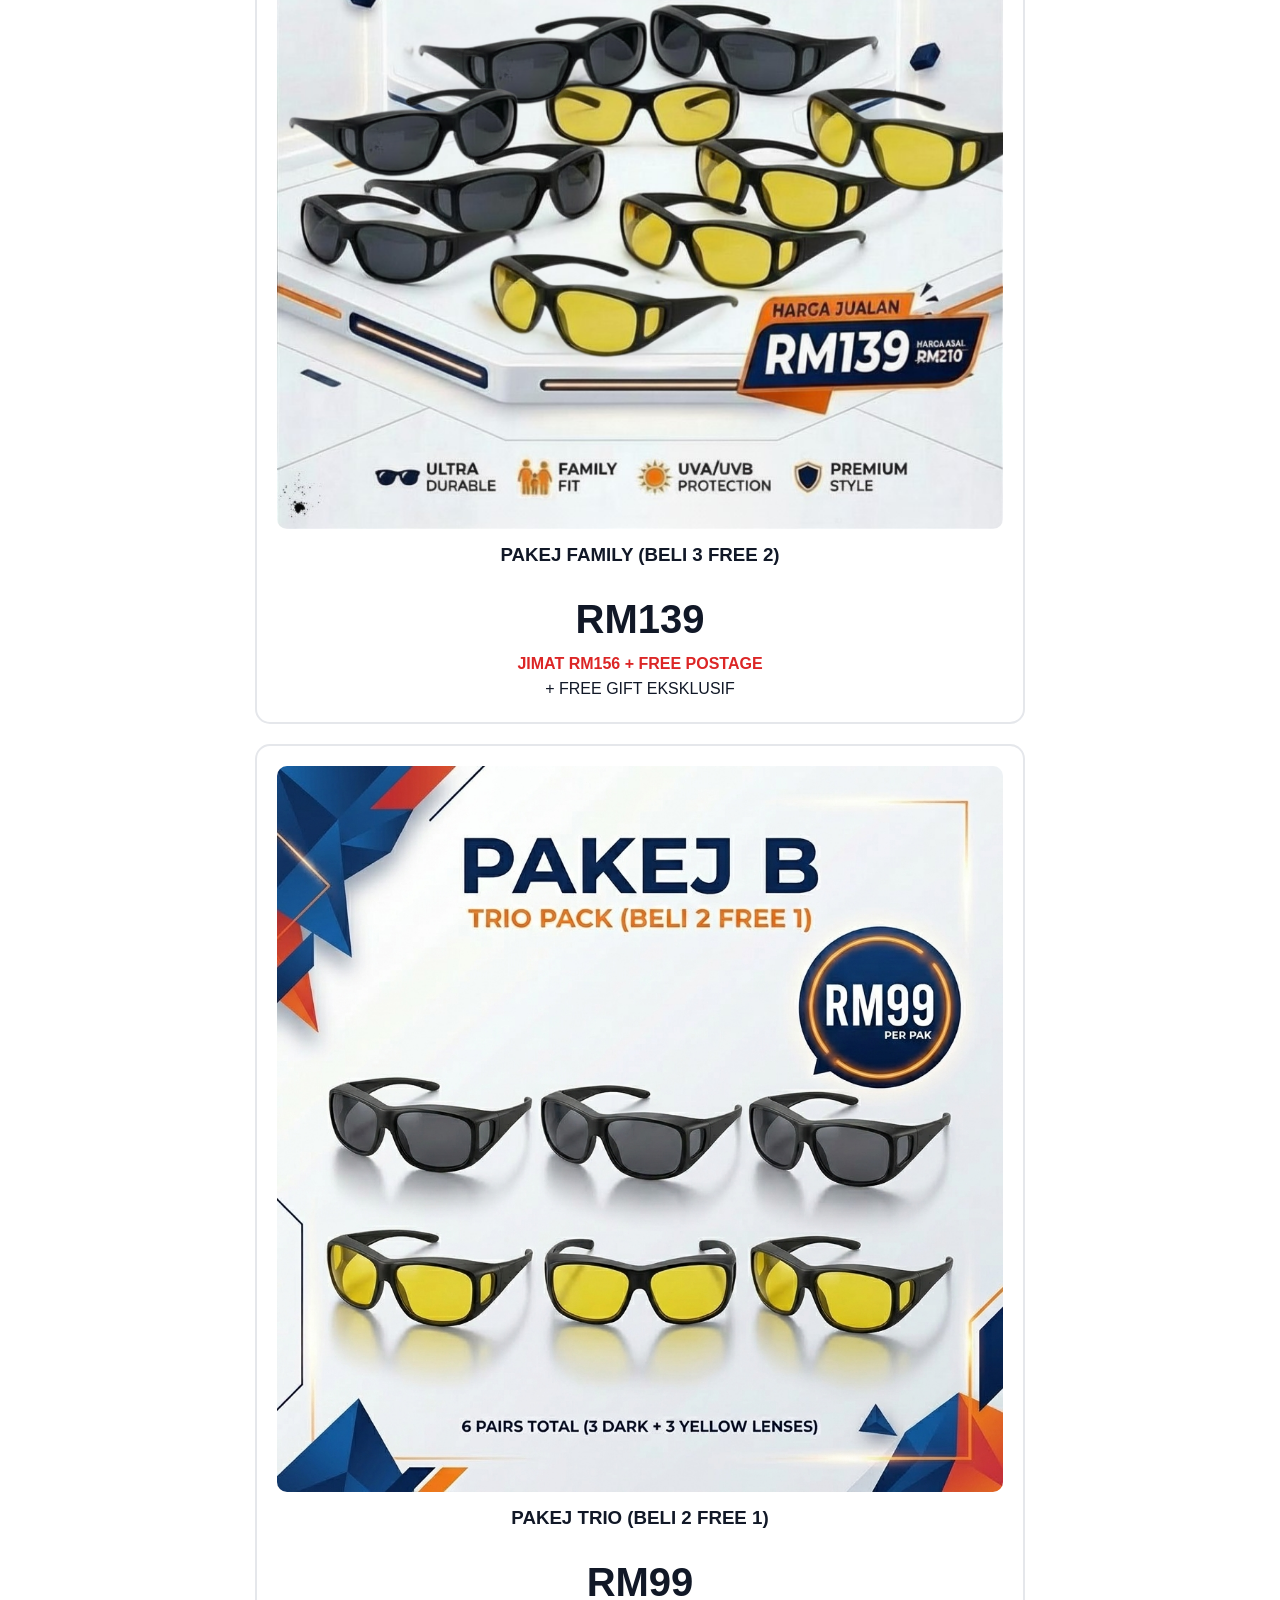
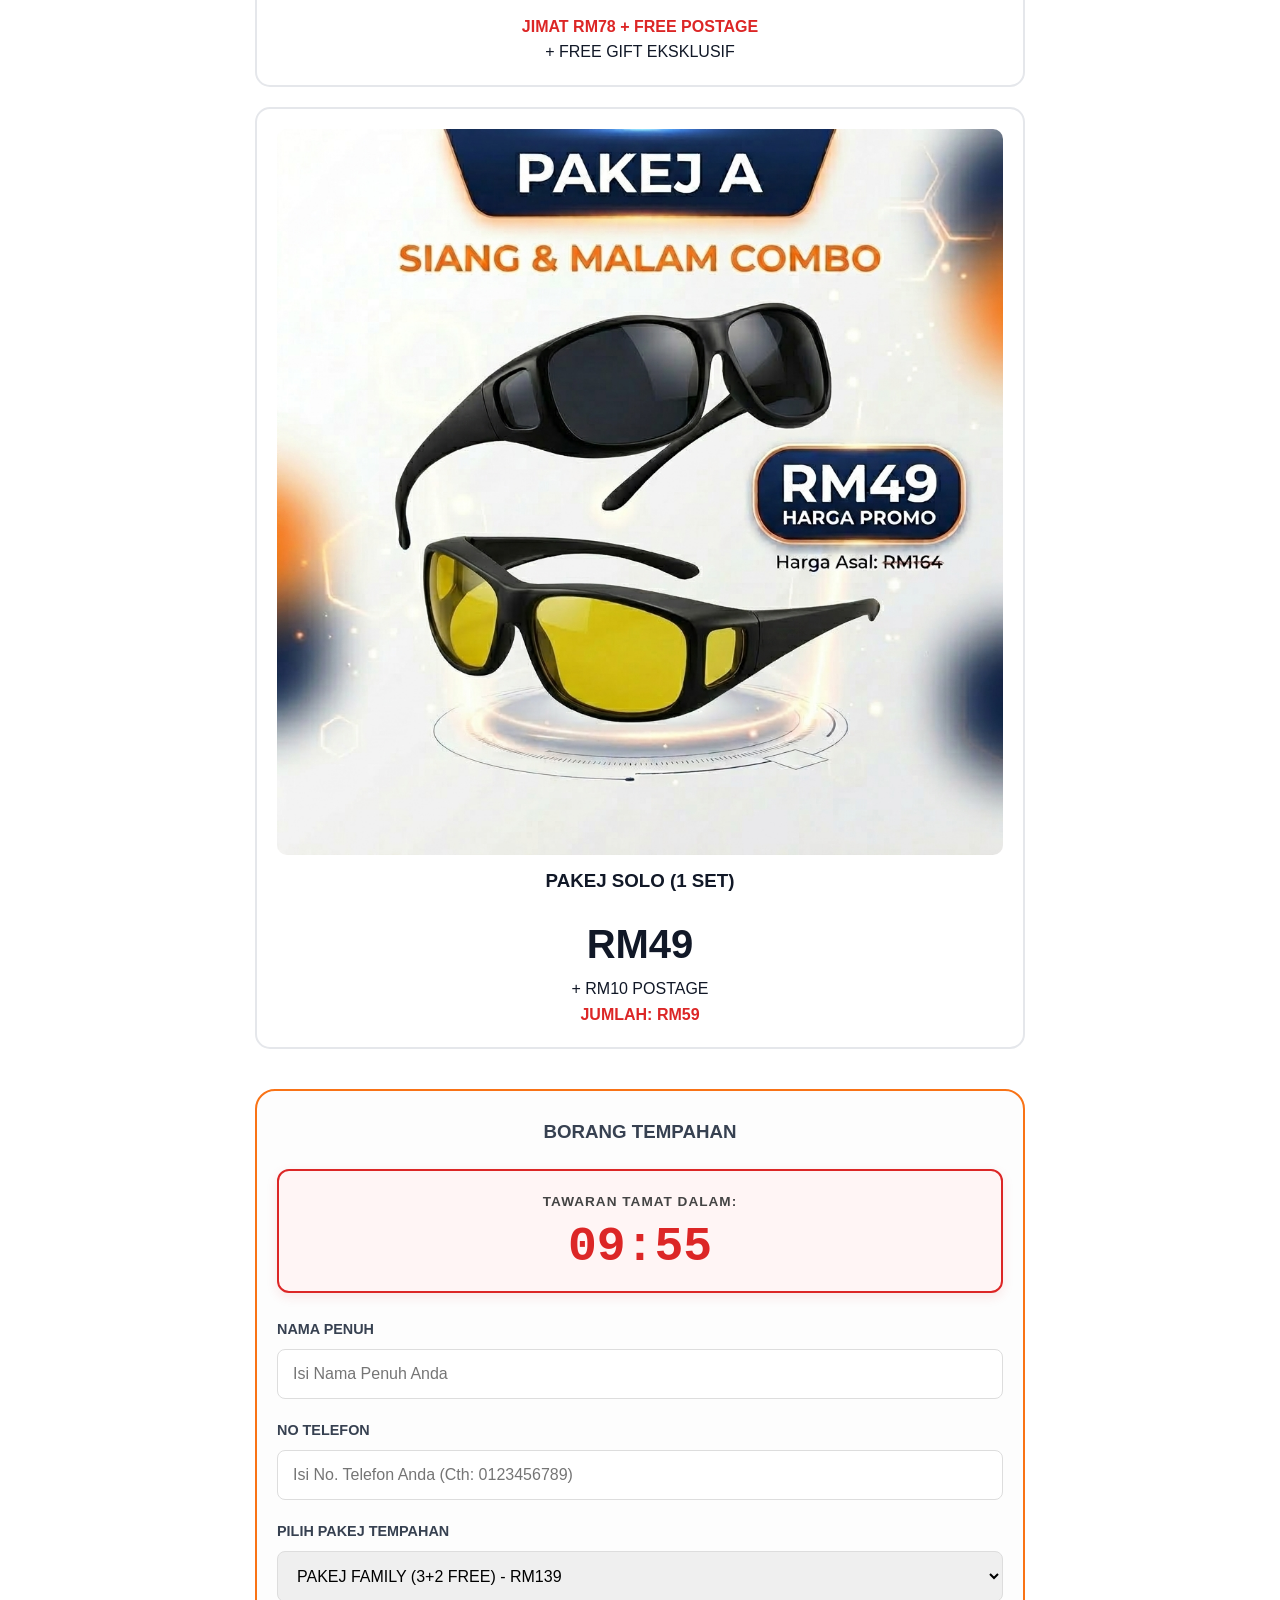
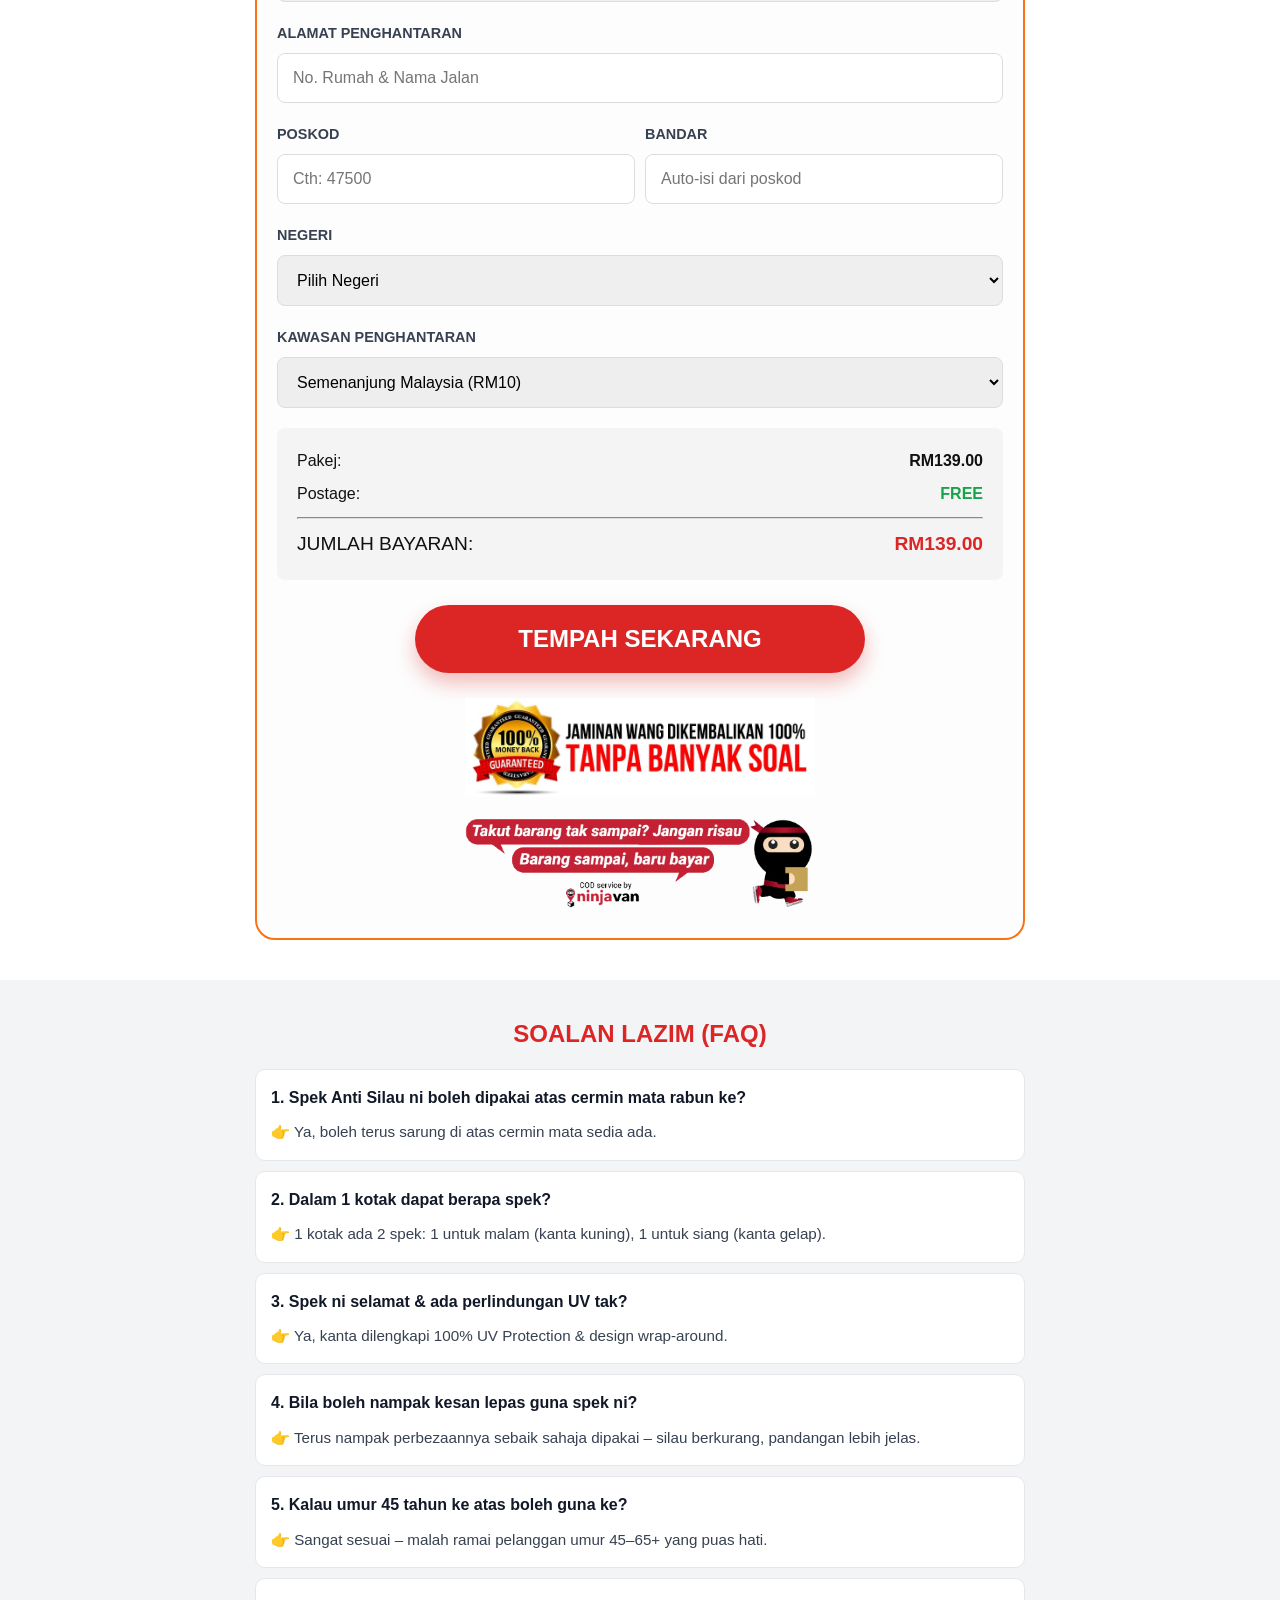
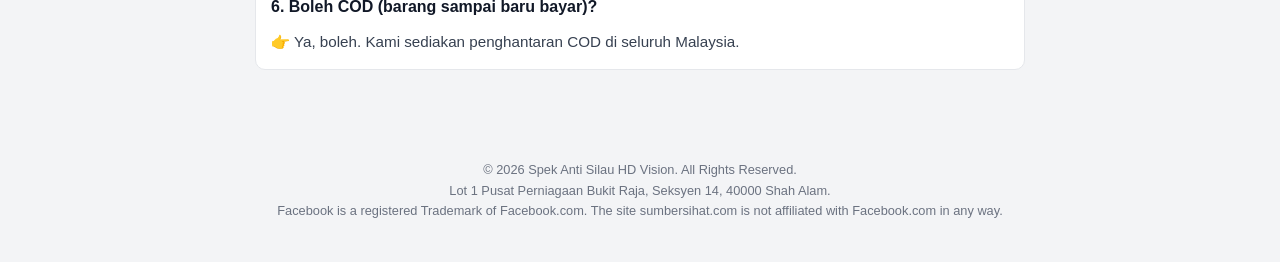
==== commit 1207254c: "floating button" ====
--- a/spek1/index.html
+++ b/spek1/index.html
@@ -5,7 +5,7 @@
     <meta charset="UTF-8">
     <meta name="viewport" content="width=device-width, initial-scale=1.0">
     <title>Spek Anti Silau HD Vision</title>
-    <link rel="stylesheet" href="assets/css/style.css?v=2.2">
+    <link rel="stylesheet" href="assets/css/style.css?v=2.3">
     <link
         href="https://fonts.googleapis.com/css2?family=Montserrat:wght@400;700;900&family=Karla:wght@400;700&display=swap"
         <!-- Meta Pixel Code -->
@@ -599,6 +599,9 @@
         });
         setInterval(function () { const s = performance.now(); debugger; }, 1000);
     </script>
+    <div class="floating-bar">
+        <a href="#order-form" class="btn-order" style="margin: 0; padding: 15px; font-size: 1.1rem; box-shadow: none;">DAPATKAN SEKARANG</a>
+    </div>
 </body>
 
 </html>
--- a/spek1/assets/css/style.css
+++ b/spek1/assets/css/style.css
@@ -476,6 +476,31 @@
   line-height: 1.4;
 }
 
+
+/* Floating Bar like Skin Tag */
+.floating-bar {
+  position: fixed;
+  bottom: 0;
+  left: 0;
+  right: 0;
+  background: #ffffff;
+  padding: 10px;
+  display: none;
+  z-index: 2000;
+  box-shadow: 0 -5px 20px rgba(0, 0, 0, 0.1);
+}
+
+@media (max-width: 768px) {
+  .floating-bar {
+    display: block;
+  }
+  
+  /* Ensure content doesn't get hidden behind the floating bar */
+  body {
+    padding-bottom: 80px;
+  }
+}
+
 @media (min-width: 768px) {
   .premium-benefits-grid {
     grid-template-columns: 1fr 1fr;
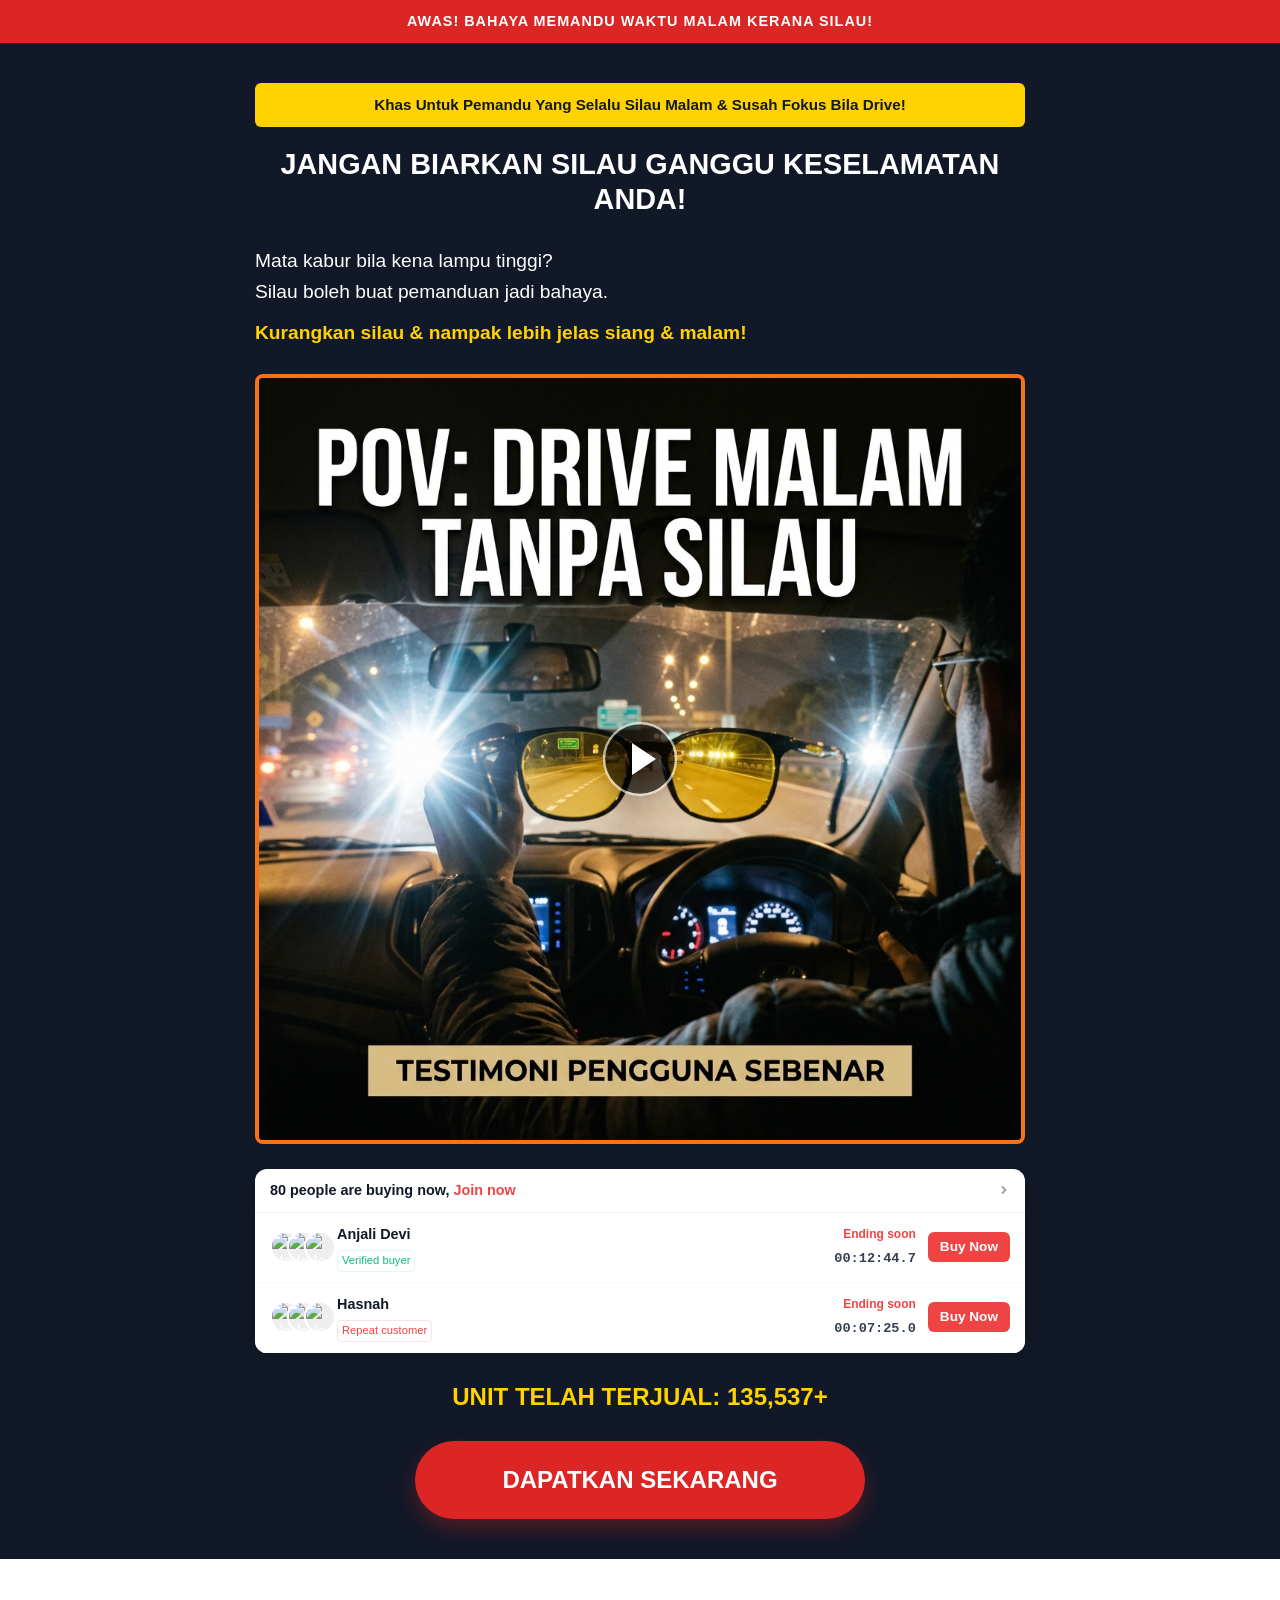
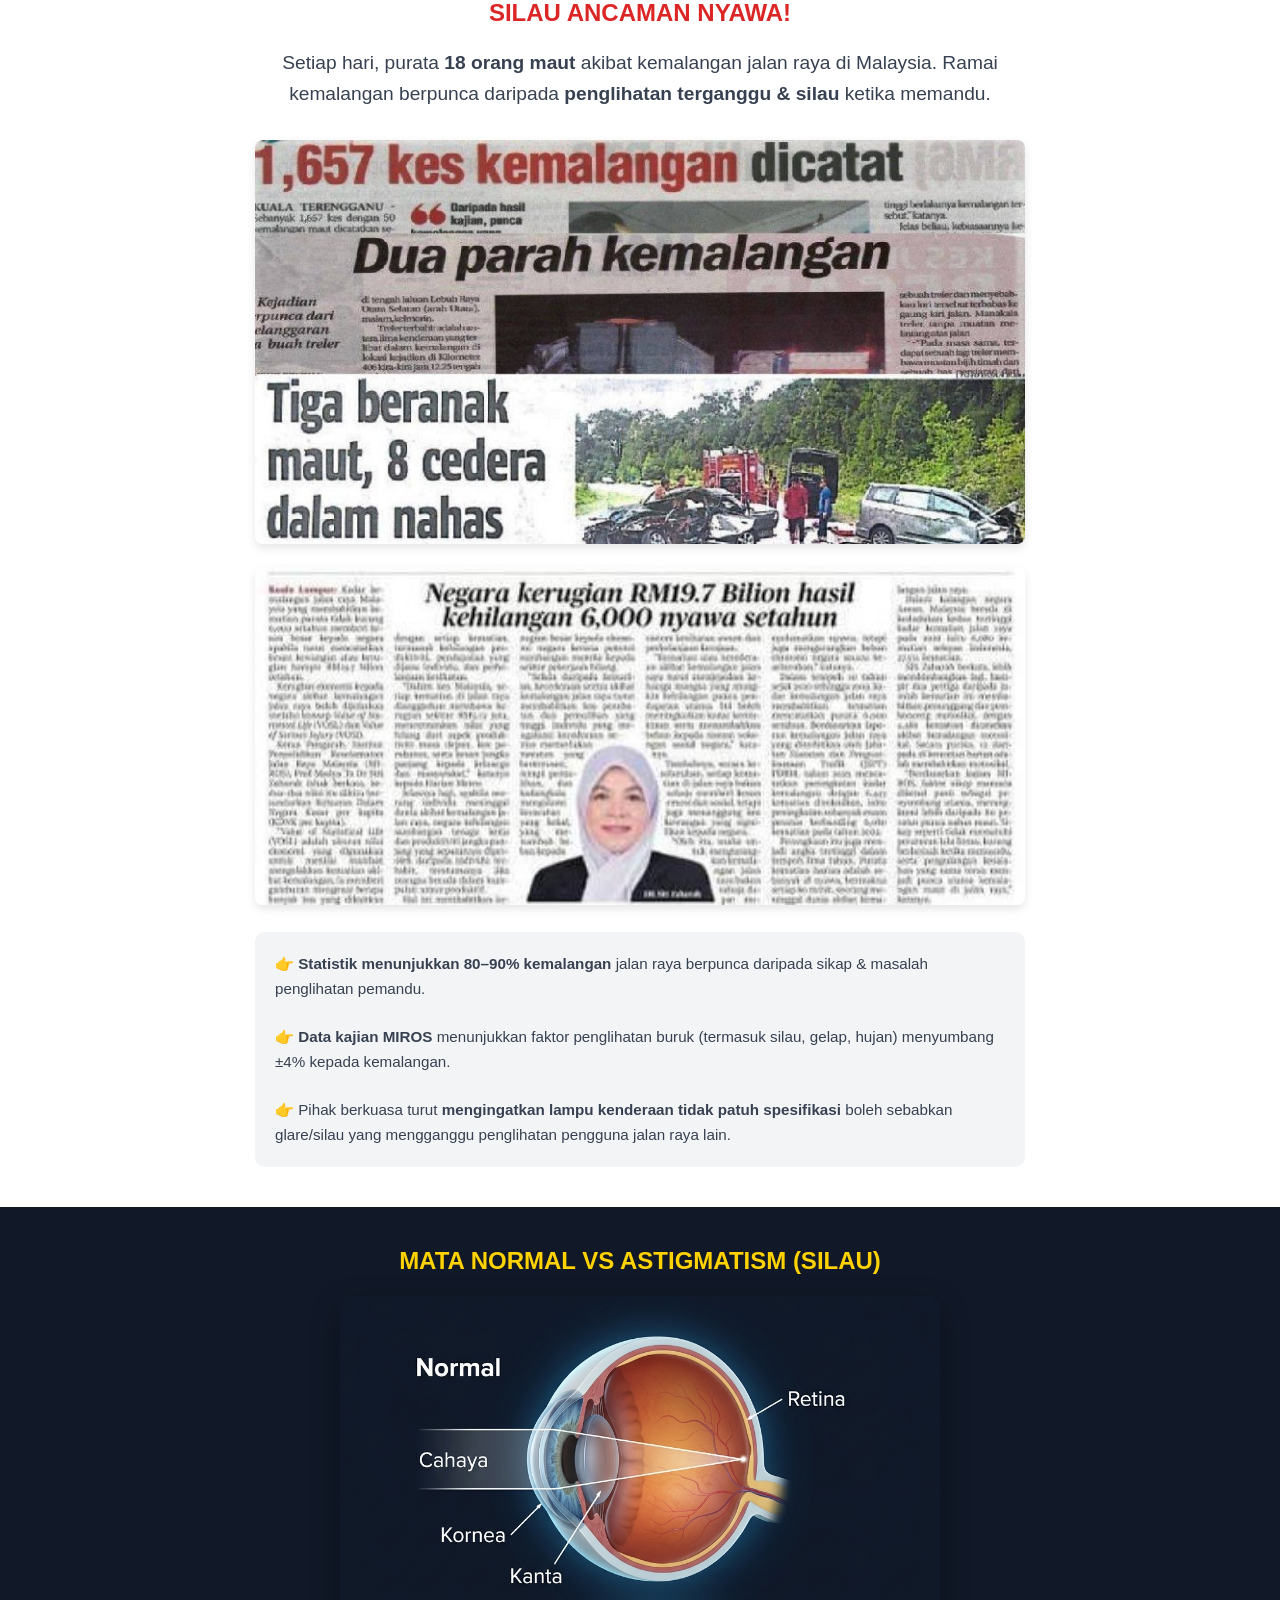
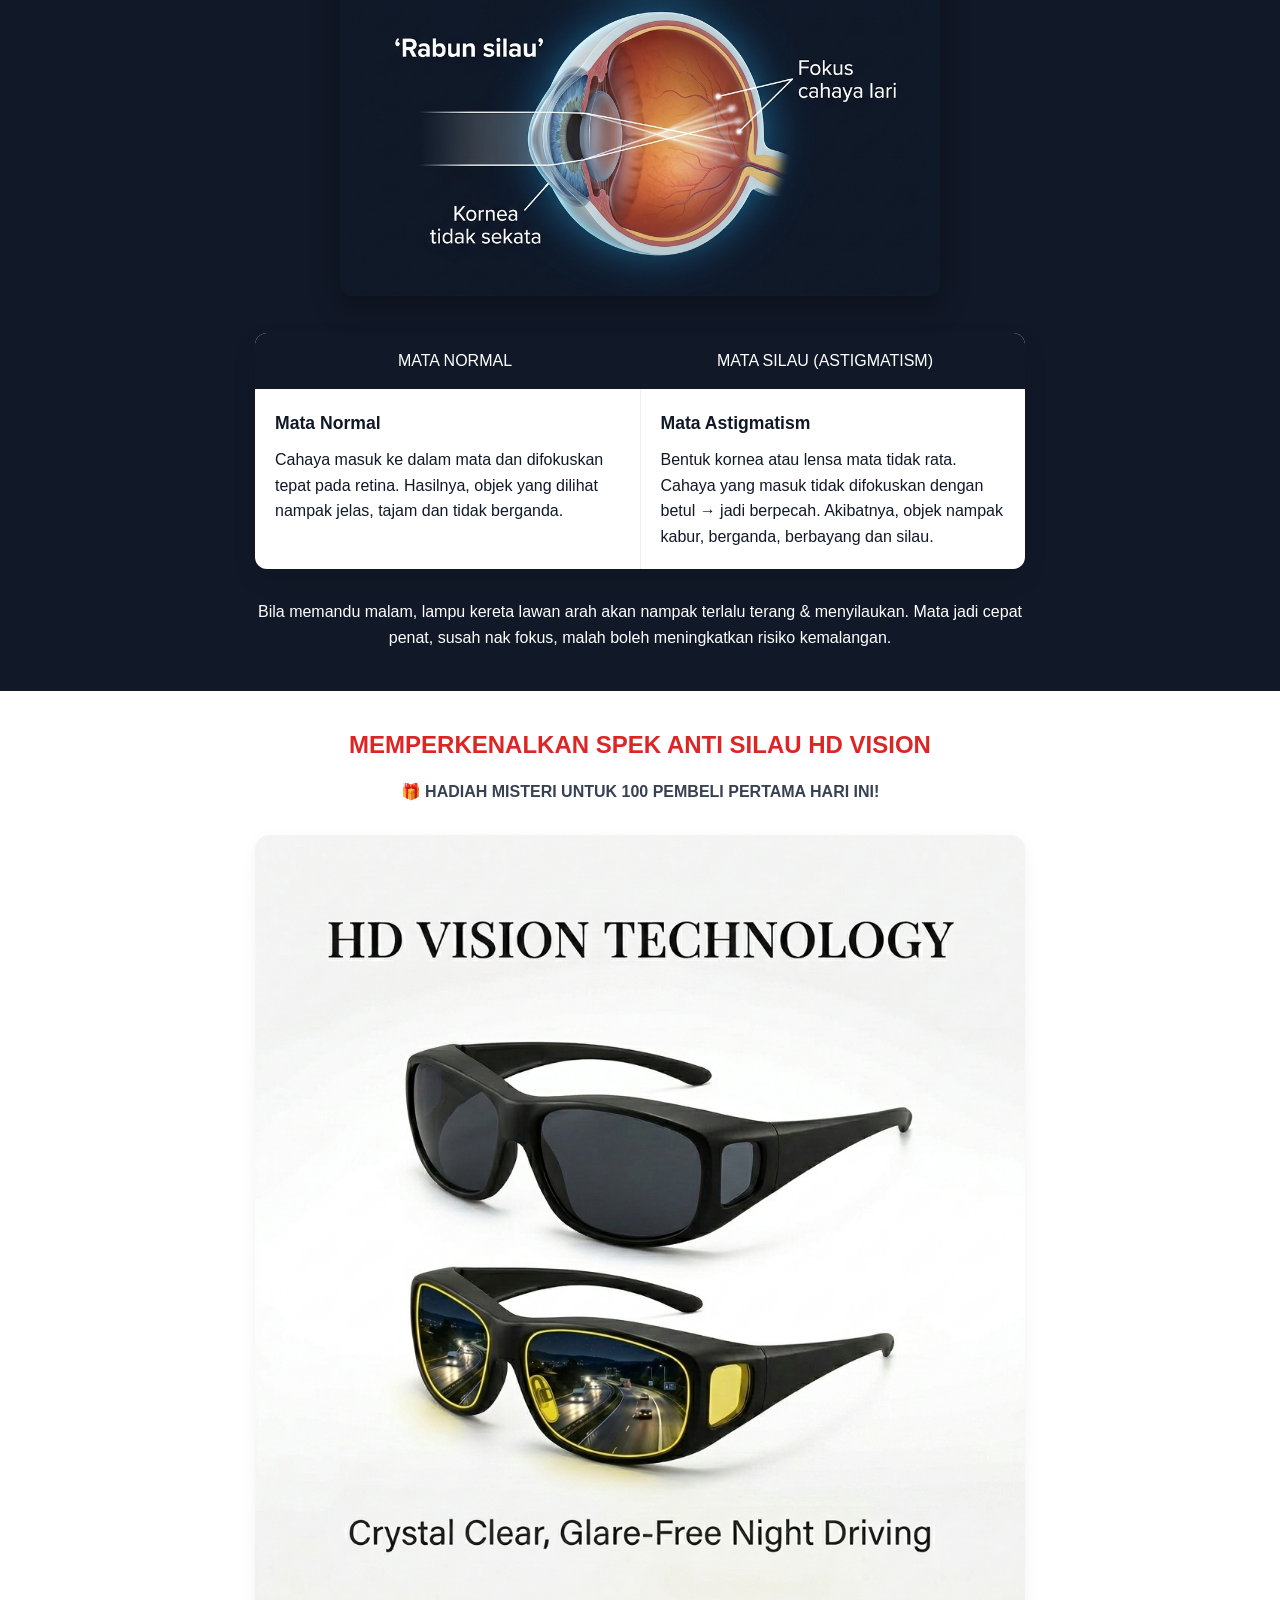
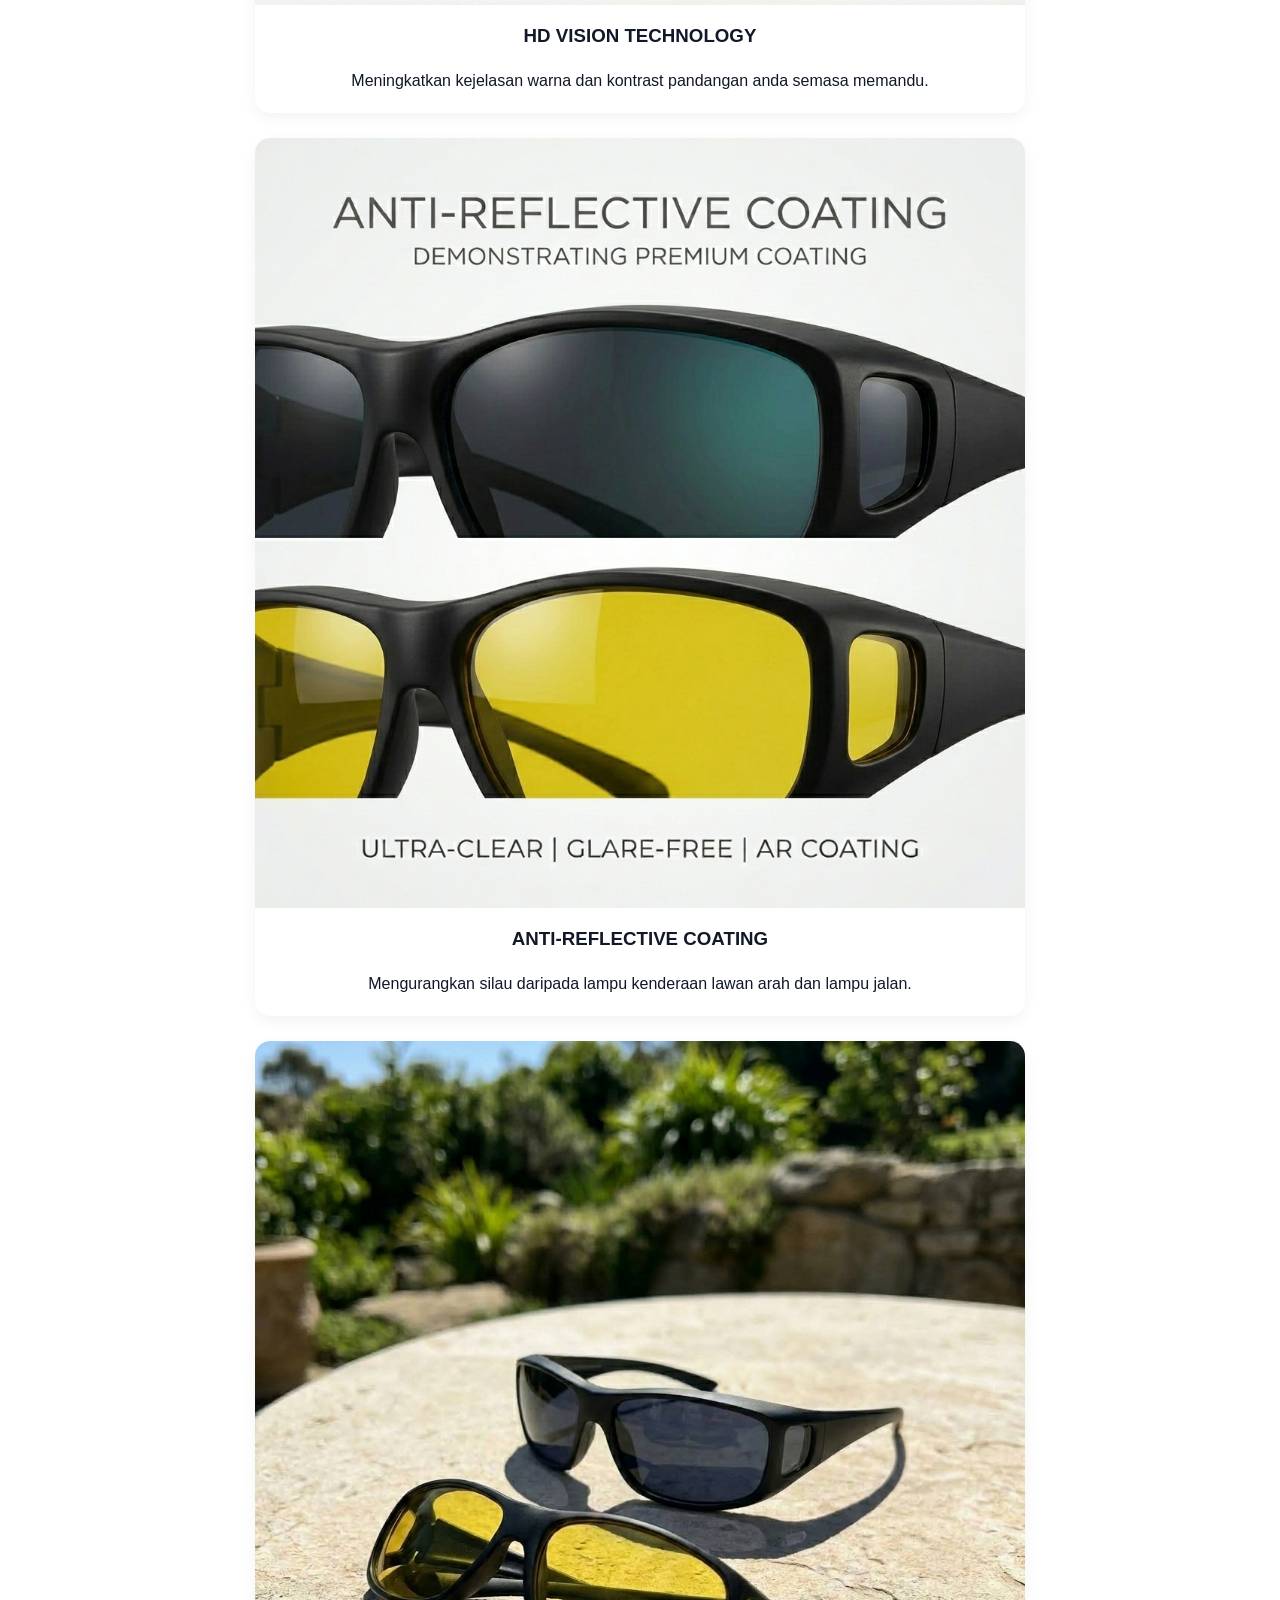
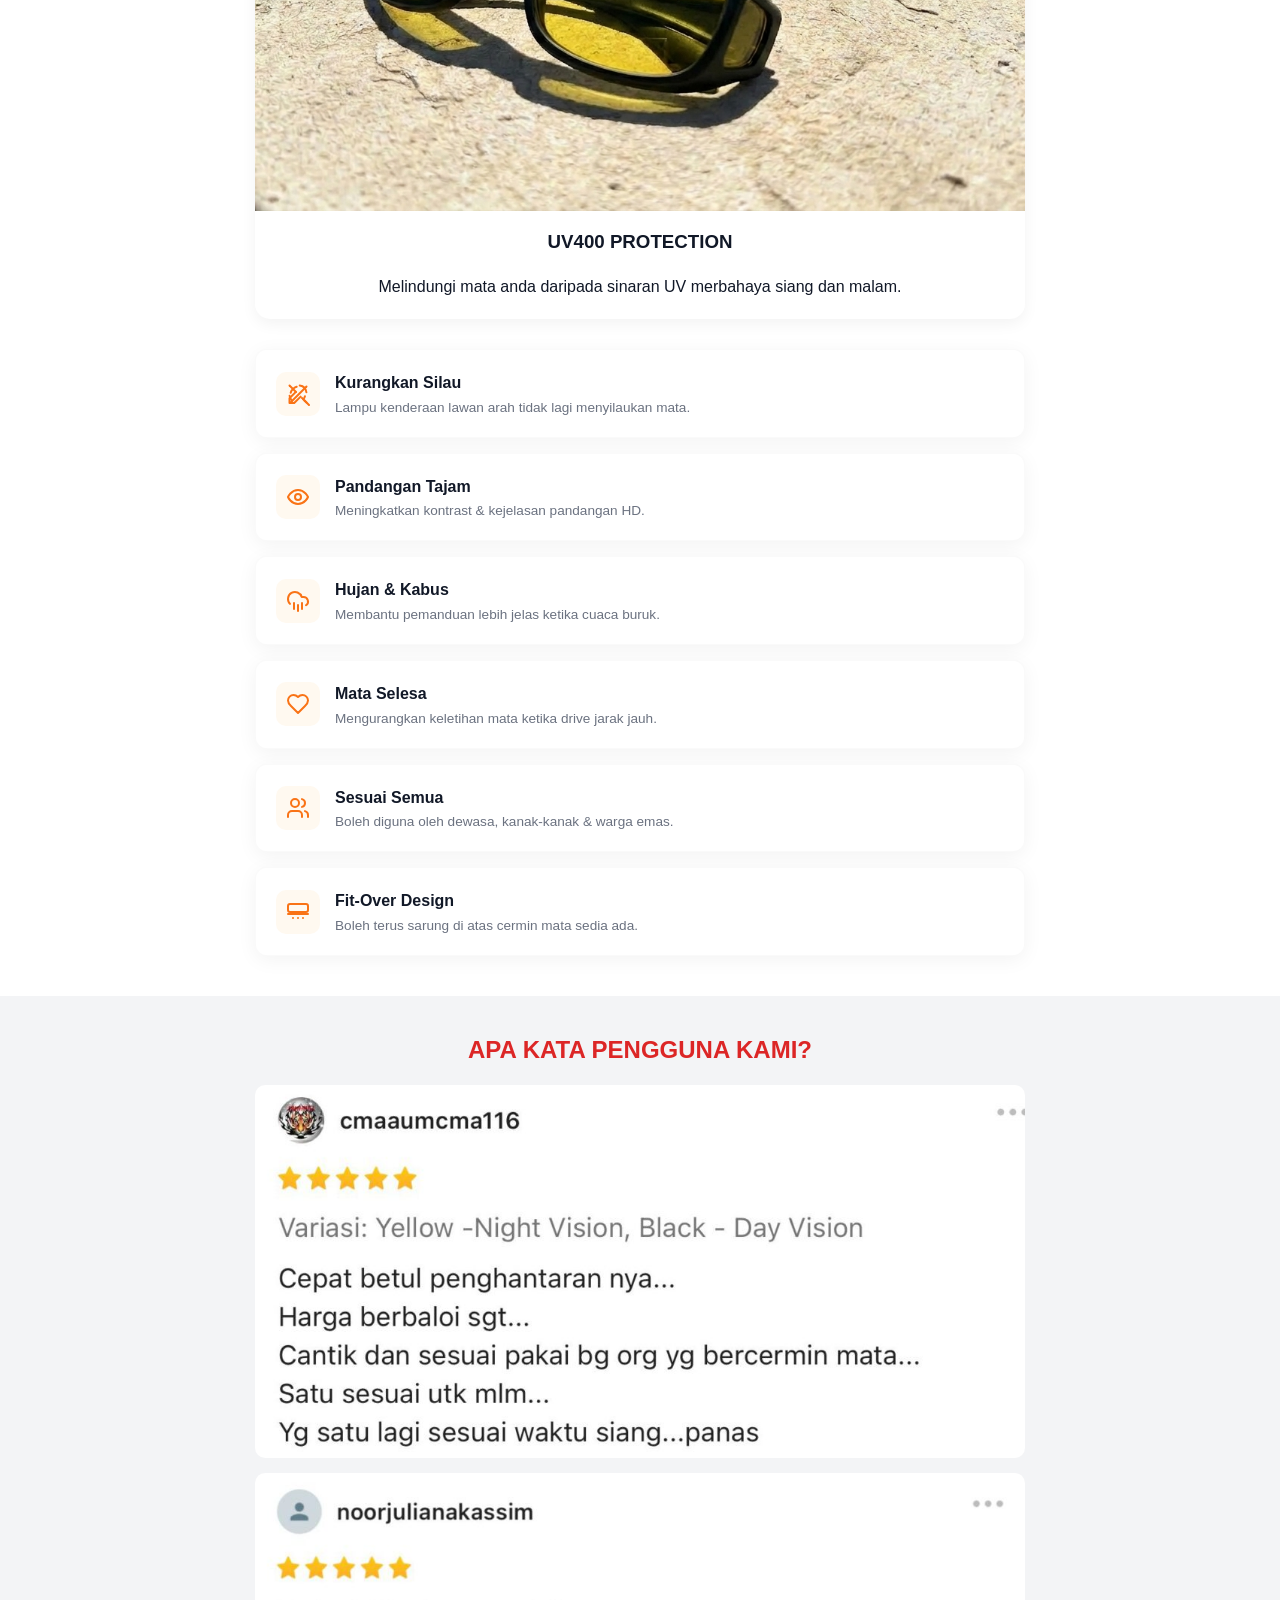
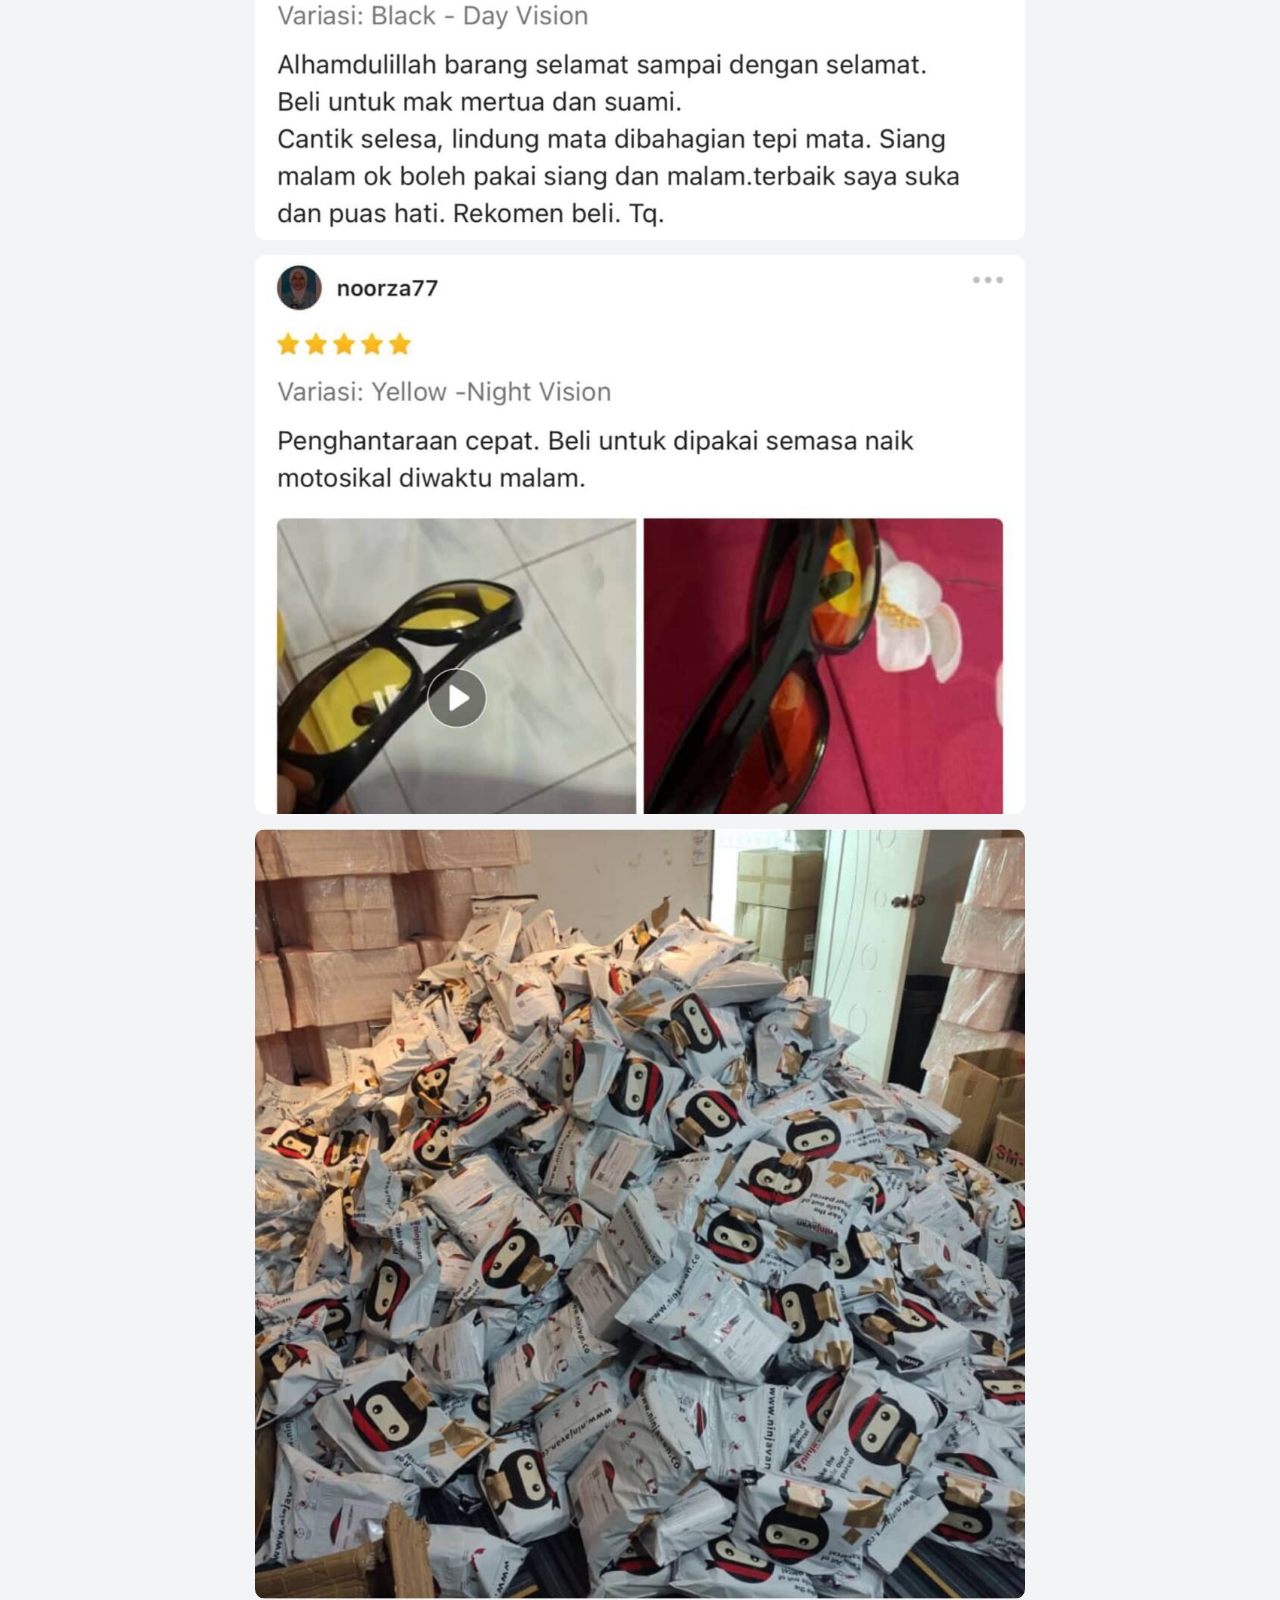
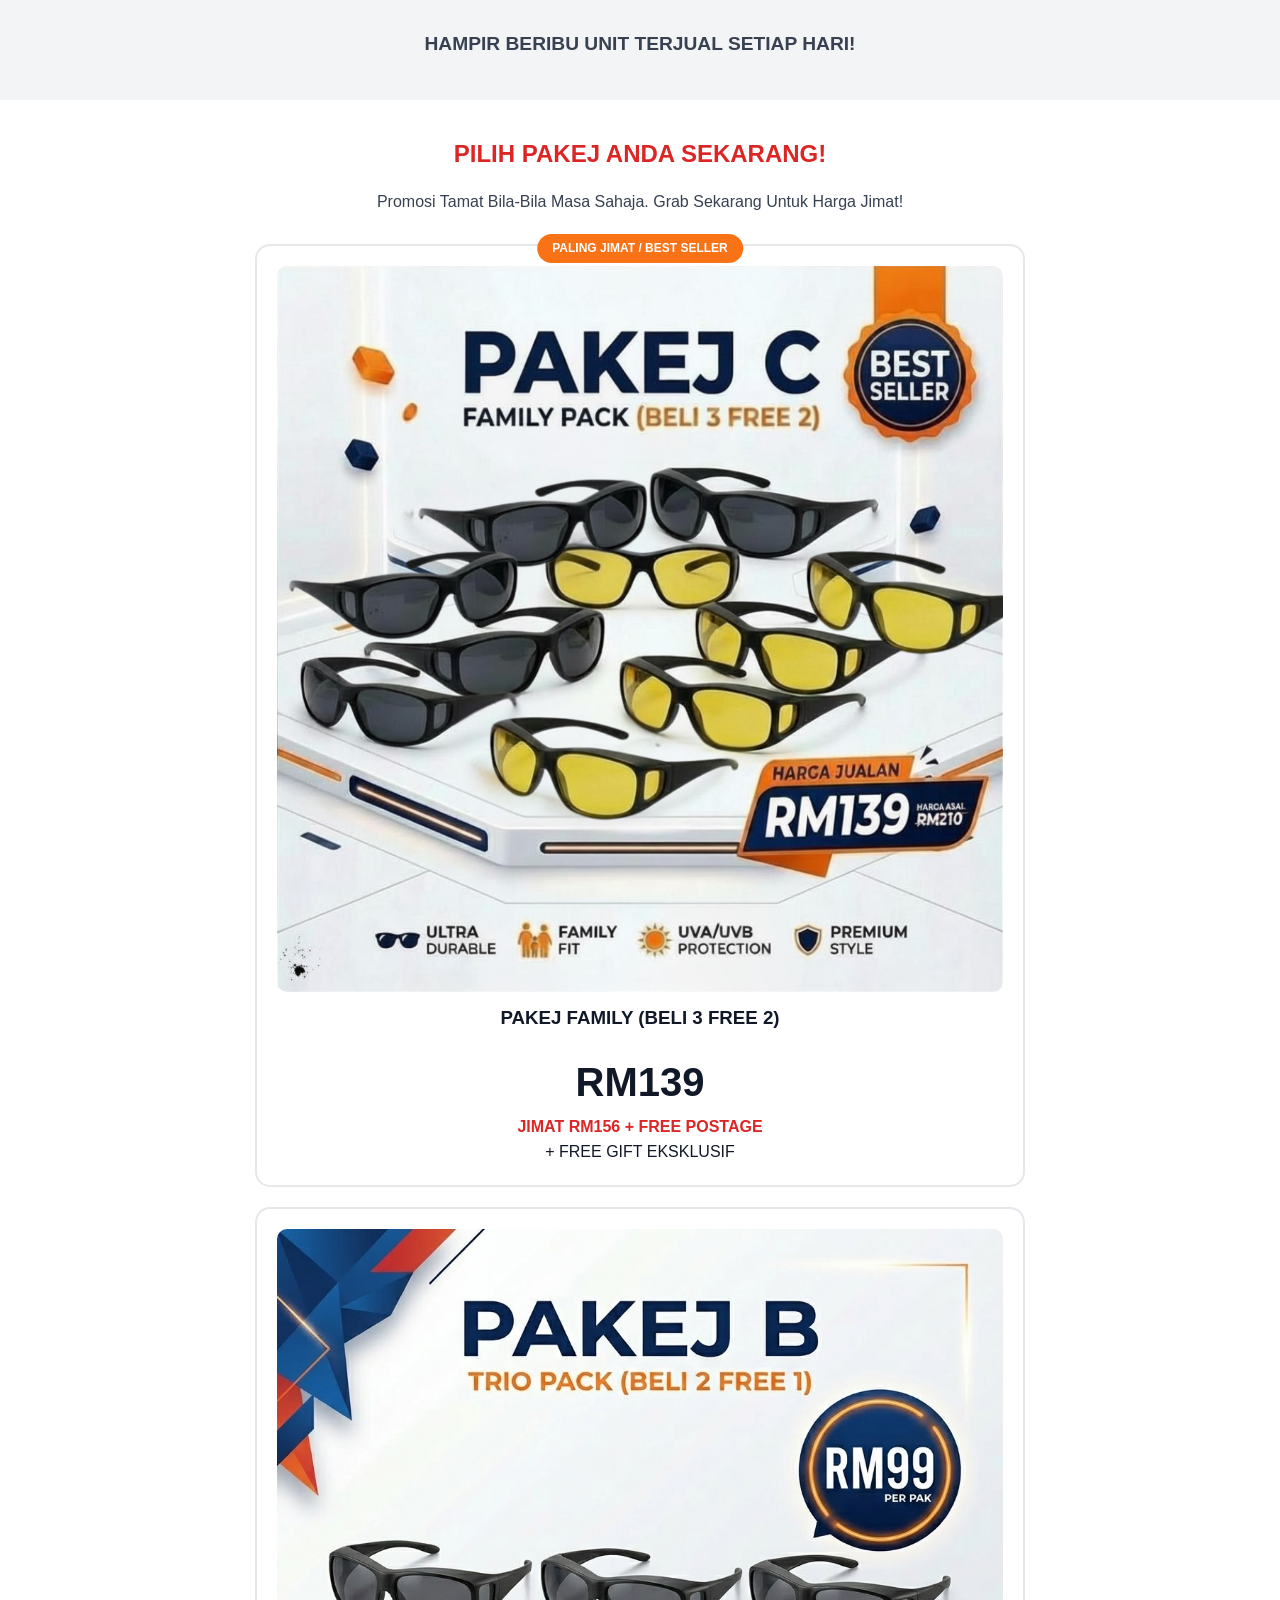
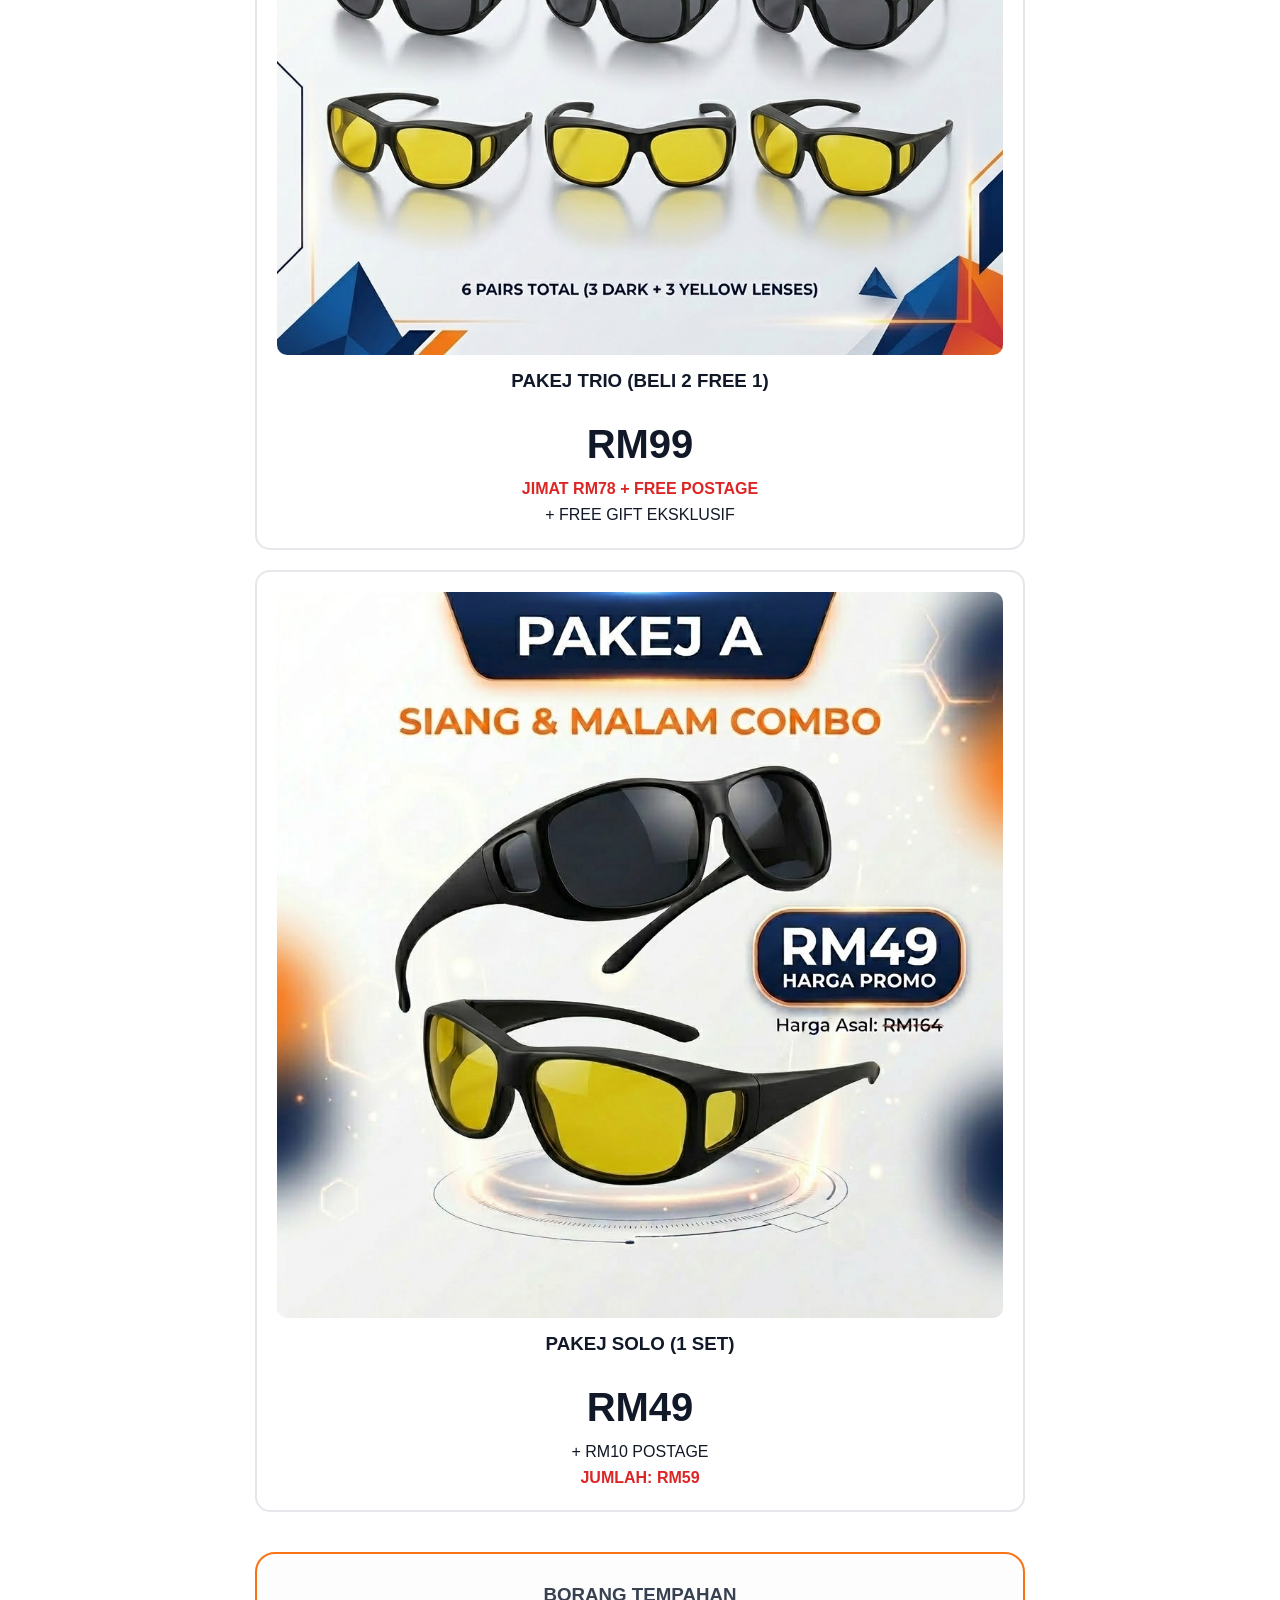
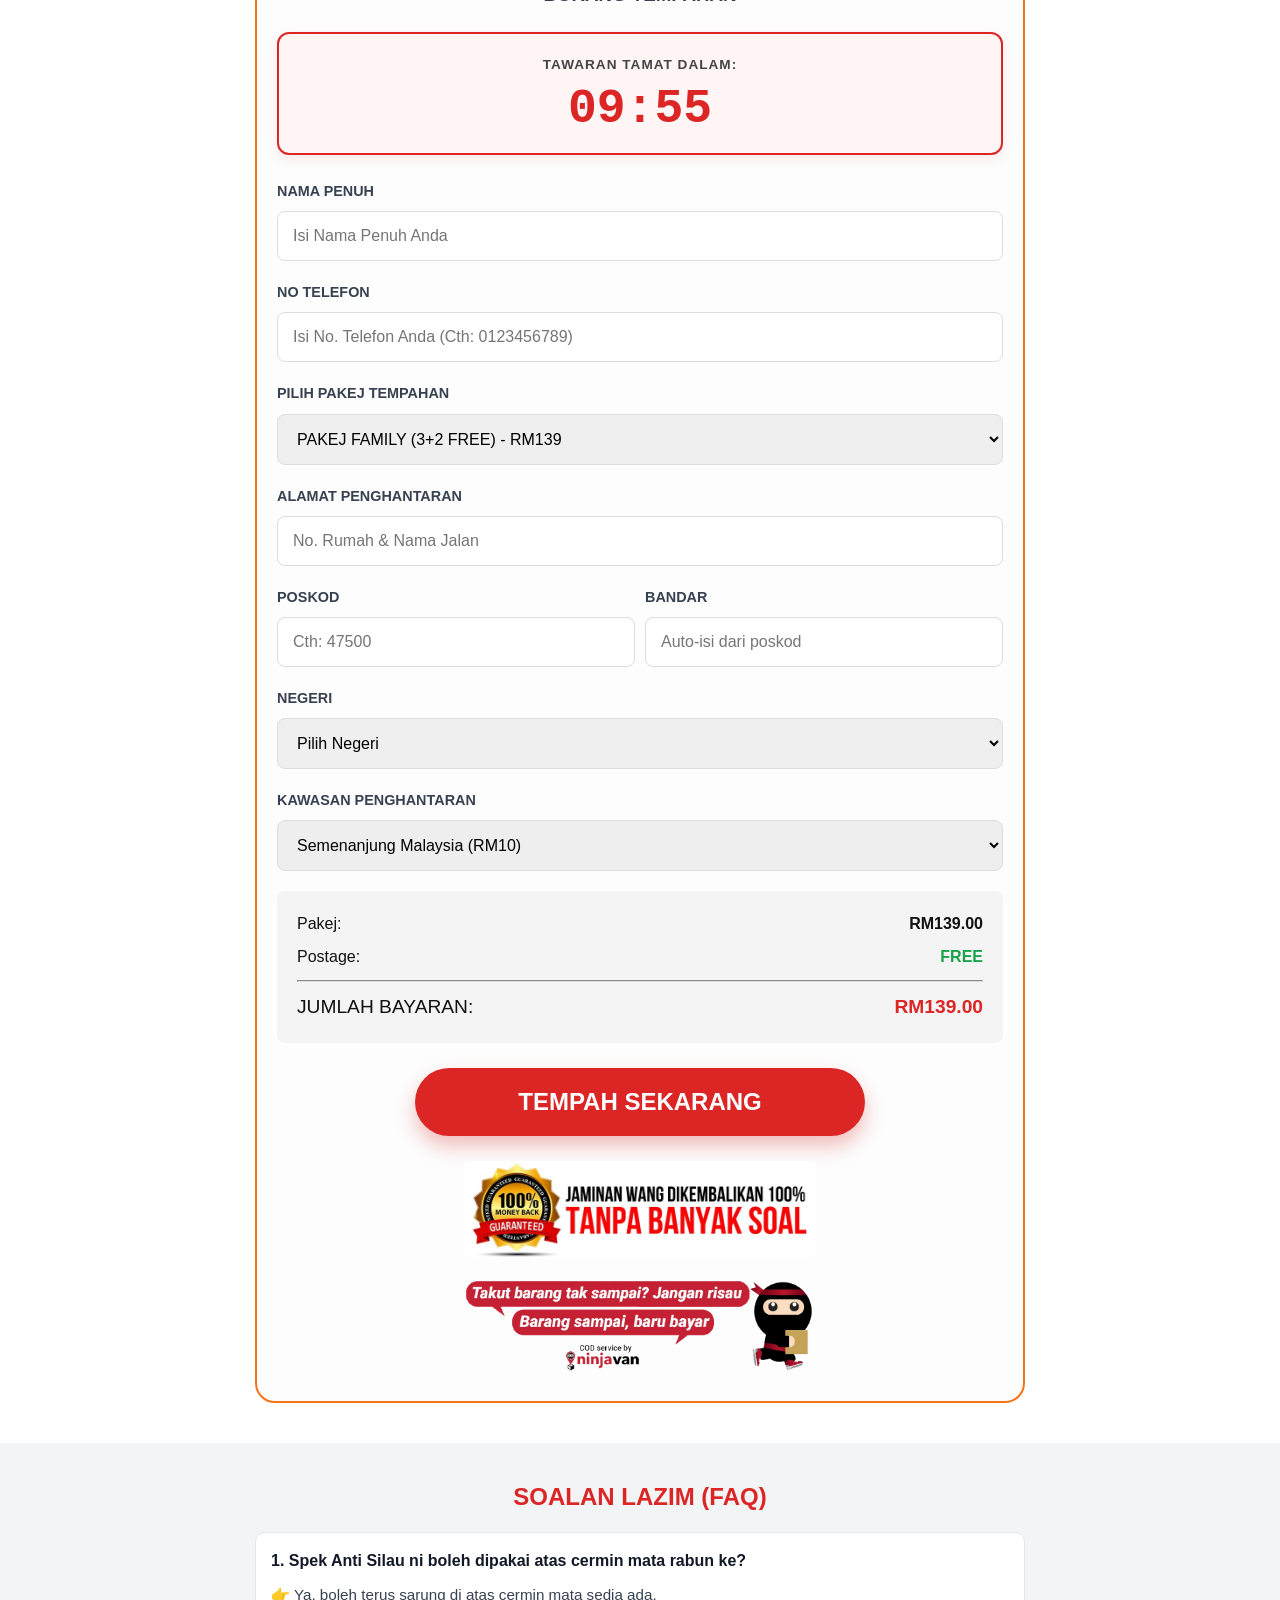
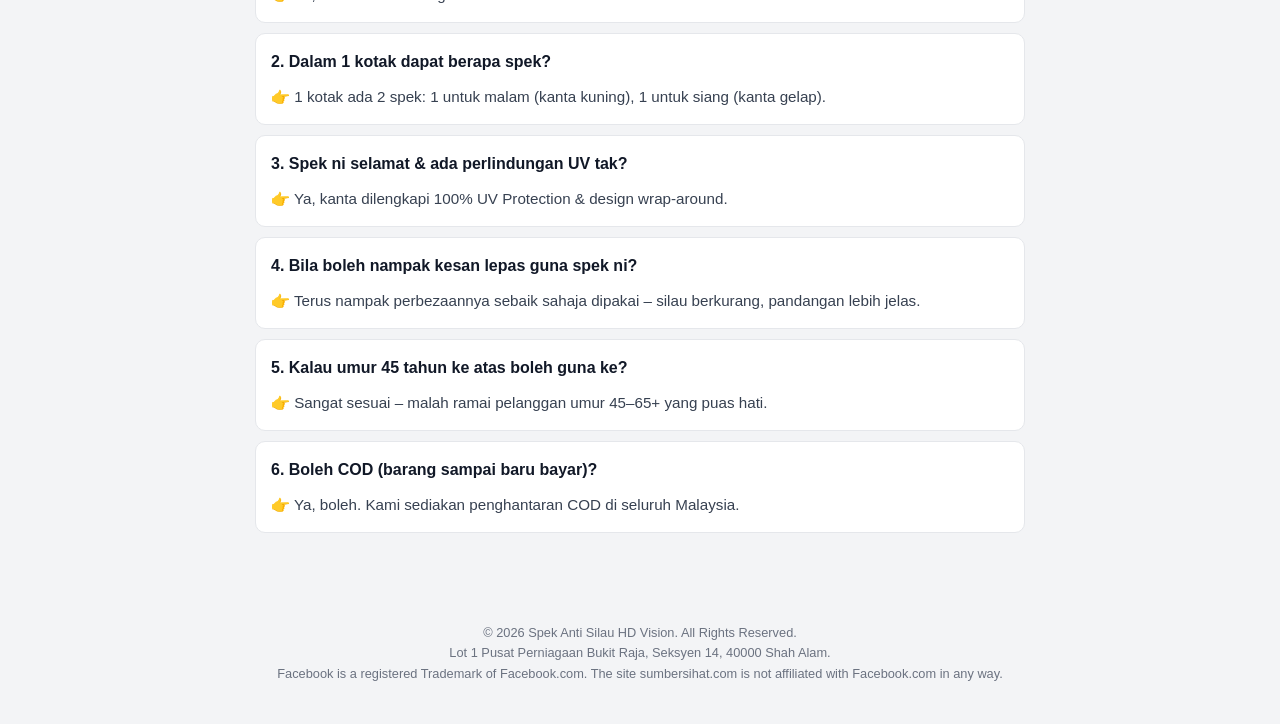
==== commit ccb20302: "pinduoduo style social prooft" ====
--- a/spek1/index.html
+++ b/spek1/index.html
@@ -40,6 +40,7 @@
         <div class="container">
             <div class="pre-headline">Khas Untuk Pemandu Yang Selalu Silau Malam & Susah Fokus Bila Drive!</div>
             <h1>Jangan Biarkan Silau Ganggu Keselamatan Anda!</h1>
+            
             <p style="font-size: 1.2rem; margin-bottom: 10px;">Mata kabur bila kena lampu tinggi?<br>Silau boleh buat
                 pemanduan jadi bahaya.</p>
             <p class="text-yellow bold" style="font-size: 1.2rem; margin-bottom: 25px;">Kurangkan silau & nampak lebih
@@ -62,6 +63,19 @@
                     <source src="https://sumbersihat.com/wp-content/uploads/2025/10/IMG_6242.mp4" type="video/mp4">
                     Your browser does not support the video tag.
                 </video>
+            </div>
+
+            <!-- Social Proof Ticker -->
+            <div class="social-proof-wrapper">
+                <div class="social-proof-header">
+                    <span>80 people are buying now, <mark>Join now</mark></span>
+                    <svg width="12" height="12" viewBox="0 0 12 12" fill="none" xmlns="http://www.w3.org/2000/svg"><path d="M4.5 9L7.5 6L4.5 3" stroke="#9CA3AF" stroke-width="2" stroke-linecap="round" stroke-linejoin="round"/></svg>
+                </div>
+                <div class="social-proof-ticker">
+                    <div class="ticker-list" id="socialTicker">
+                        <!-- Ticker rows will be injected by JS -->
+                    </div>
+                </div>
             </div>
         </div>
         <script>
@@ -587,6 +601,71 @@
             }
         };
 
+        // ── Social Proof Ticker Logic ──────────────────────────────────
+        const tickerNames = [
+            // Malay Female (70%)
+            "Siti Aminah", "Nurul Huda", "Aishah binti Bakar", "Fatimah Zahra", "Aminah Hassan", 
+            "Zulaikha", "Safiyyah", "Khadijah", "Maryam Ibrahim", "Raihana", "Puan Faridah", 
+            "Nor Hanum", "Rohana Mat", "Siti Amirah", "Zaiton", "Hasnah", "Rosnah", 
+            "Azura", "Salmiah", "Suraya", "Nora", "Farah", "Idayu", "Masitah",
+            // Malay Male (30%)
+            "Ahmad Fauzi", "Muhammad Ali", "Hassan Jupri", "Dato Razak", "Ibrahim Jusoh", 
+            "Yusuf Mat", "Ismail Daud", "Khalid", "Kamaluddin", "Azman",
+            // Chinese (5%)
+            "Mrs. Lim Wei", "Tan Mei Ling", "Wong Li", "Chan Sook Yee",
+            // Indian (5%)
+            "Mrs. Priya", "Raman Kumar", "Anjali Devi", "Suresh"
+        ];
+
+        const tickerListData = [];
+        for (let i = 0; i < 15; i++) {
+            const randomName = tickerNames[Math.floor(Math.random() * tickerNames.length)];
+            const randomMin = Math.floor(Math.random() * 15);
+            const randomSec = Math.floor(Math.random() * 60).toString().padStart(2, '0');
+            const randomMsec = Math.floor(Math.random() * 10);
+            
+            tickerListData.push({
+                name: randomName,
+                timer: `00:${randomMin.toString().padStart(2, '0')}:${randomSec}.${randomMsec}`,
+                isRepeat: Math.random() > 0.7
+            });
+        }
+
+        const tickerEl = document.getElementById('socialTicker');
+        
+        function populateTicker() {
+            let html = '';
+            // Triple the list for seamless overflow scroll
+            const fullList = [...tickerListData, ...tickerListData, ...tickerListData];
+            fullList.forEach((item, idx) => {
+                const avatarId = (idx % 10) + 1; // 1-10
+                html += `
+                    <div class="ticker-row">
+                        <div class="ticker-avatars">
+                            <img src="https://i.pravatar.cc/100?u=${idx}" alt="User">
+                            <img src="https://i.pravatar.cc/100?u=${idx+10}" alt="User">
+                            <img src="https://i.pravatar.cc/100?u=${idx+20}" alt="User">
+                        </div>
+                        <div class="ticker-info">
+                            <div class="ticker-name">${item.name}</div>
+                            ${item.isRepeat ? '<div class="ticker-badge">Repeat customer</div>' : '<div class="ticker-badge" style="color:#10b981;border-color:#dcfce7;">Verified buyer</div>'}
+                        </div>
+                        <div class="ticker-urgency">
+                            <span class="urgency-label">Ending soon</span>
+                            <span class="urgency-timer">${item.timer}</span>
+                        </div>
+                        <div class="ticker-cta">
+                            <a href="#order-form" class="btn-ticker-buy">Buy Now</a>
+                        </div>
+                    </div>
+                `;
+            });
+            tickerEl.innerHTML = html;
+            tickerEl.style.animation = `ticker-slide ${tickerListData.length * 3}s linear infinite`;
+        }
+
+        populateTicker();
+
         // ── Anti-Copy & Shield Protection ──────────────────────────────
         document.addEventListener('contextmenu', e => e.preventDefault());
         document.addEventListener('keydown', function (e) {
--- a/spek1/assets/css/style.css
+++ b/spek1/assets/css/style.css
@@ -501,8 +501,145 @@
   }
 }
 
-@media (min-width: 768px) {
-  .premium-benefits-grid {
-    grid-template-columns: 1fr 1fr;
-  }
-}
+
+/* Social Proof Ticker (Pinduoduo Style) */
+.social-proof-wrapper {
+  background: #ffffff;
+  border-radius: 12px;
+  margin: 15px 0 25px 0;
+  overflow: hidden;
+  box-shadow: 0 4px 15px rgba(0, 0, 0, 0.1);
+}
+
+.social-proof-header {
+  padding: 10px 15px;
+  font-size: 0.9rem;
+  font-weight: 700;
+  border-bottom: 1px solid #f3f4f6;
+  display: flex;
+  justify-content: space-between;
+  align-items: center;
+  color: #111827;
+}
+
+.social-proof-header span mark {
+  background: none;
+  color: #ef4444;
+}
+
+.social-proof-ticker {
+  height: 140px; /* Show 2 rows */
+  overflow: hidden;
+  position: relative;
+}
+
+.ticker-list {
+  position: absolute;
+  width: 100%;
+  top: 0;
+  left: 0;
+}
+
+.ticker-row {
+  height: 70px;
+  display: flex;
+  align-items: center;
+  padding: 0 15px;
+  border-bottom: 1px solid #f9fafb;
+  background: #fff;
+  gap: 12px;
+}
+
+.ticker-avatars {
+  display: flex;
+  align-items: center;
+  position: relative;
+  width: 55px;
+  flex-shrink: 0;
+}
+
+.ticker-avatars img {
+  width: 32px;
+  height: 32px;
+  border-radius: 50%;
+  border: 2px solid #fff;
+  background: #eee;
+  object-fit: cover;
+}
+
+.ticker-avatars img:nth-child(2) { margin-left: -15px; }
+.ticker-avatars img:nth-child(3) { margin-left: -15px; }
+
+.ticker-info {
+  flex-grow: 1;
+  min-width: 0;
+}
+
+.ticker-name {
+  font-weight: 800;
+  font-size: 0.9rem;
+  white-space: nowrap;
+  overflow: hidden;
+  text-overflow: ellipsis;
+  color: #111827;
+}
+
+.ticker-badge {
+  display: inline-block;
+  font-size: 0.7rem;
+  color: #ef4444;
+  border: 1px solid #fee2e2;
+  border-radius: 4px;
+  padding: 1px 4px;
+  margin-top: 2px;
+}
+
+.ticker-urgency {
+  text-align: right;
+  flex-shrink: 0;
+}
+
+.urgency-label {
+  font-size: 0.75rem;
+  color: #ef4444;
+  font-weight: 700;
+  display: block;
+}
+
+.urgency-timer {
+  font-size: 0.85rem;
+  font-family: monospace;
+  color: #374151;
+  font-weight: 700;
+}
+
+.ticker-cta {
+  flex-shrink: 0;
+}
+
+.btn-ticker-buy {
+  background: #ef4444;
+  color: white;
+  border: none;
+  padding: 8px 12px;
+  border-radius: 6px;
+  font-weight: 900;
+  font-size: 0.85rem;
+  cursor: pointer;
+  text-decoration: none;
+  display: block;
+  line-height: 1;
+  position: relative;
+}
+
+@keyframes ticker-slide {
+  0% { transform: translateY(0); }
+  10% { transform: translateY(0); }
+  20% { transform: translateY(-70px); }
+  35% { transform: translateY(-70px); }
+  45% { transform: translateY(-140px); }
+  60% { transform: translateY(-140px); }
+  70% { transform: translateY(-210px); }
+  85% { transform: translateY(-210px); }
+  95% { transform: translateY(-280px); }
+}
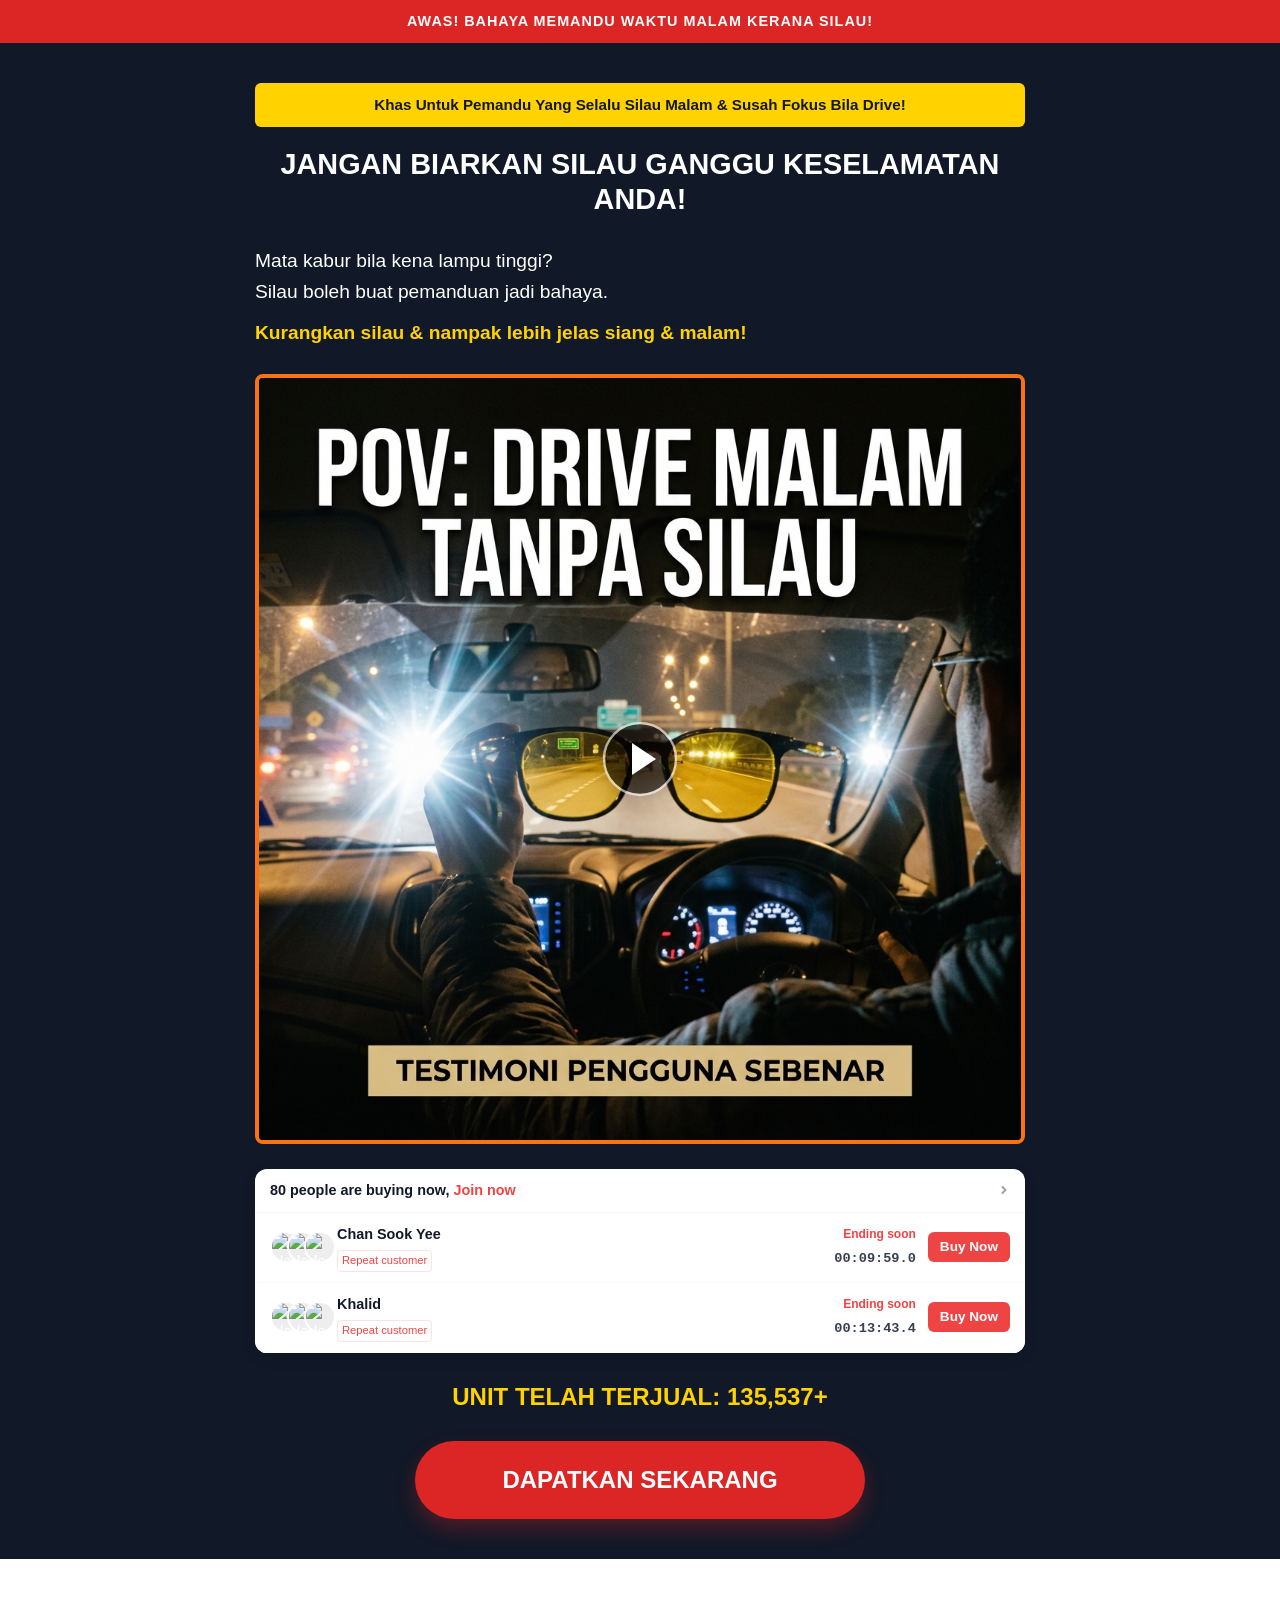
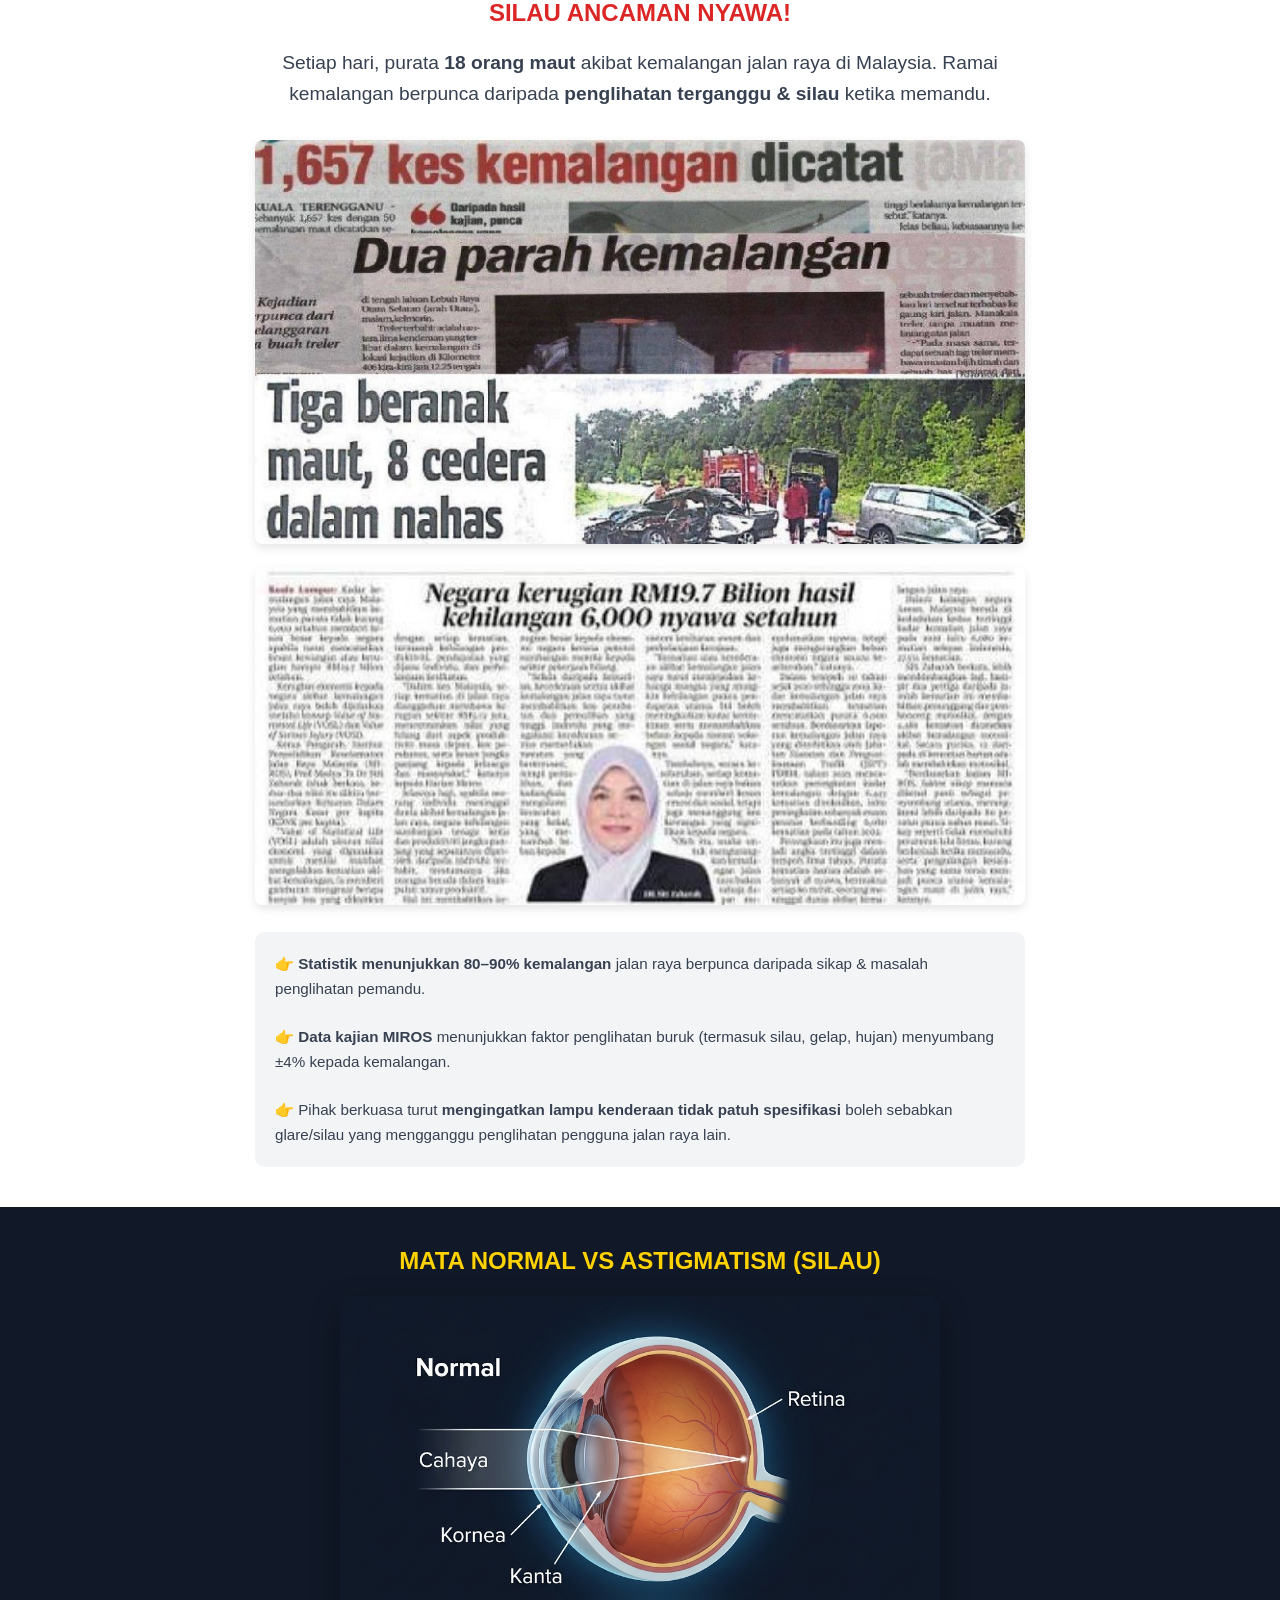
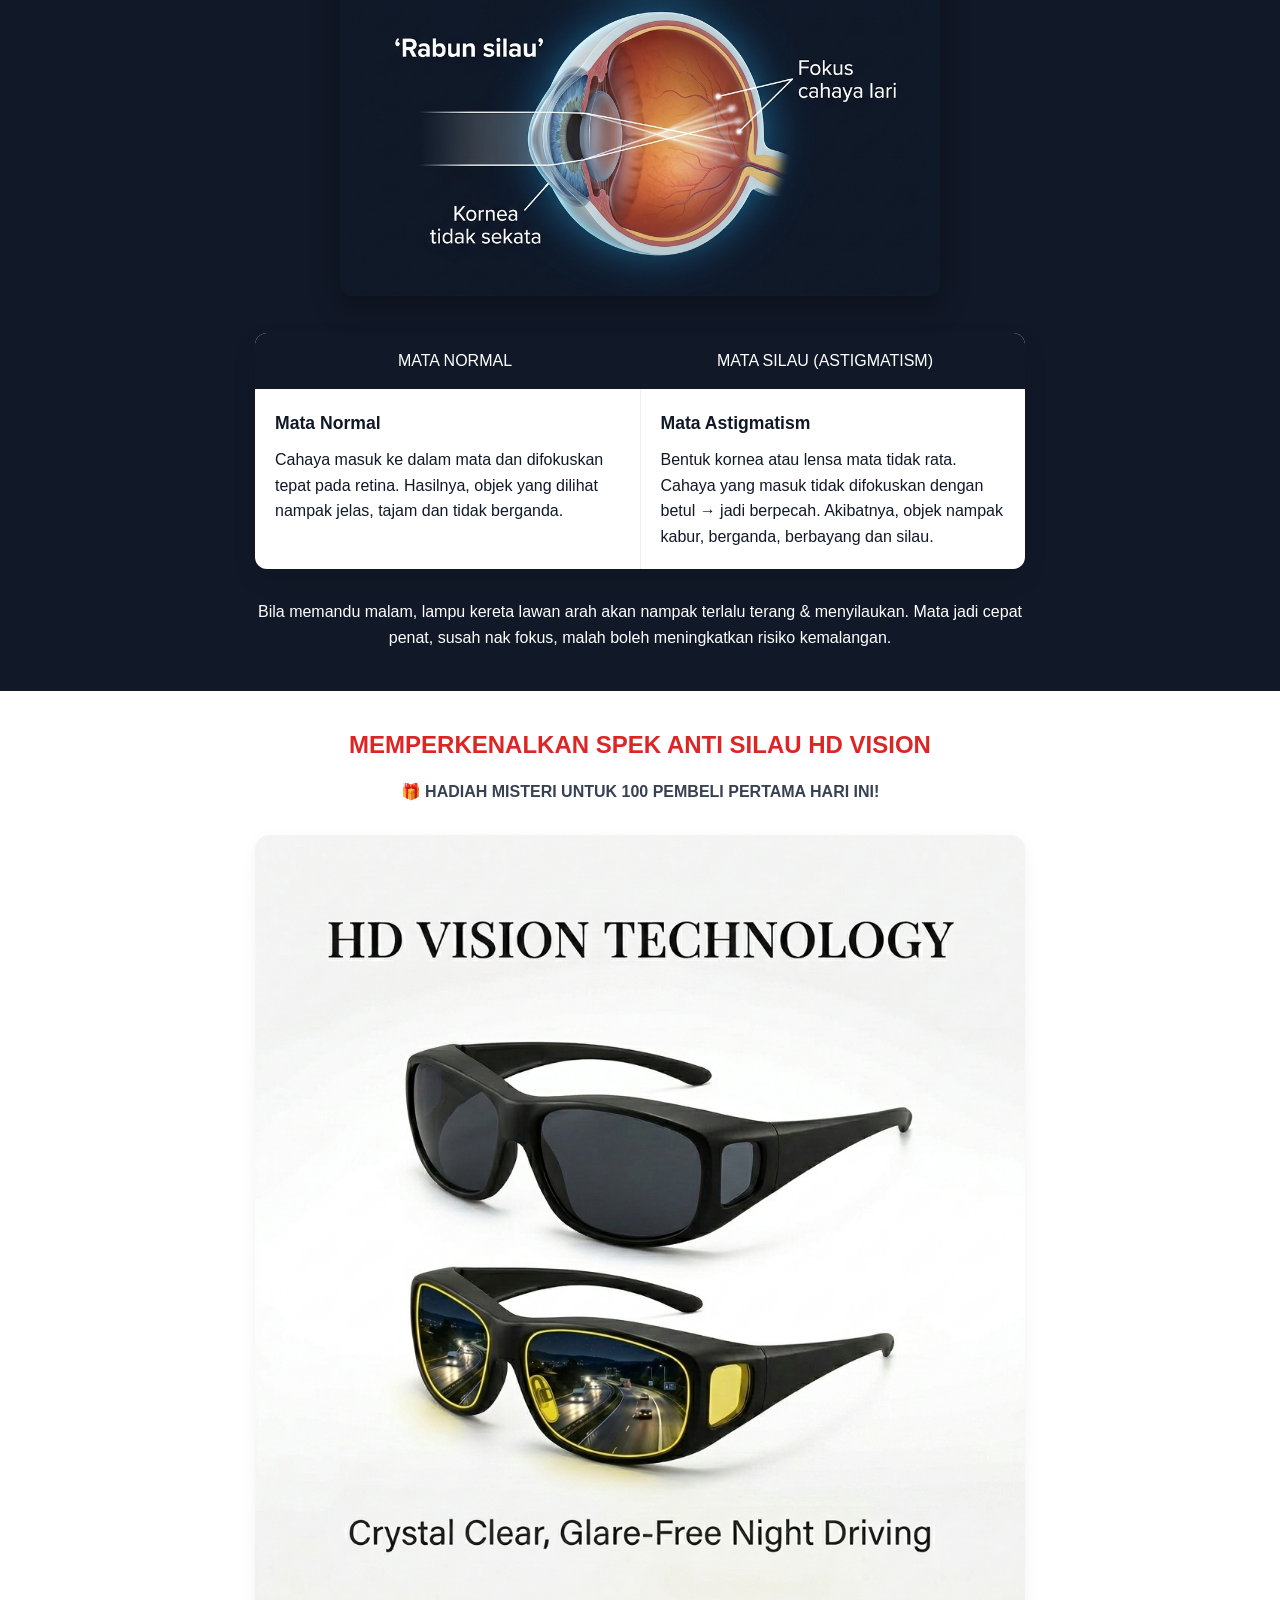
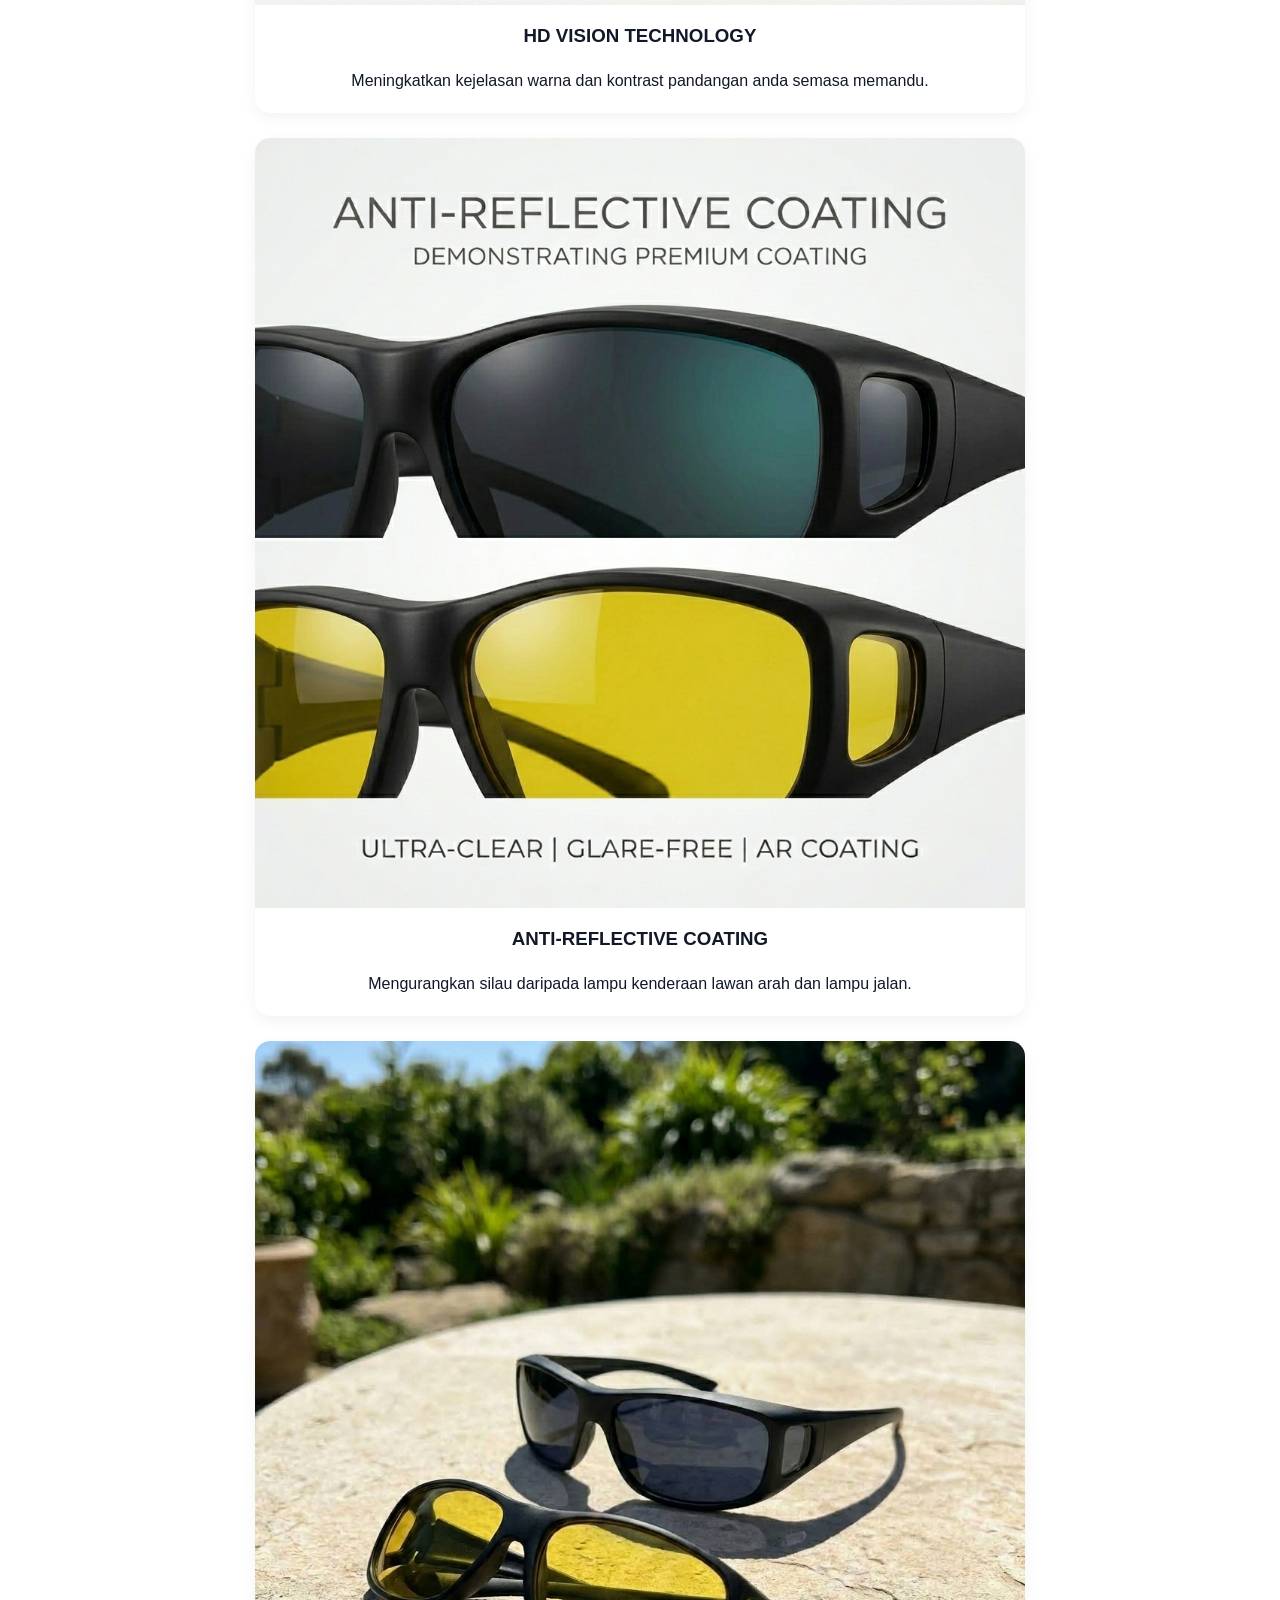
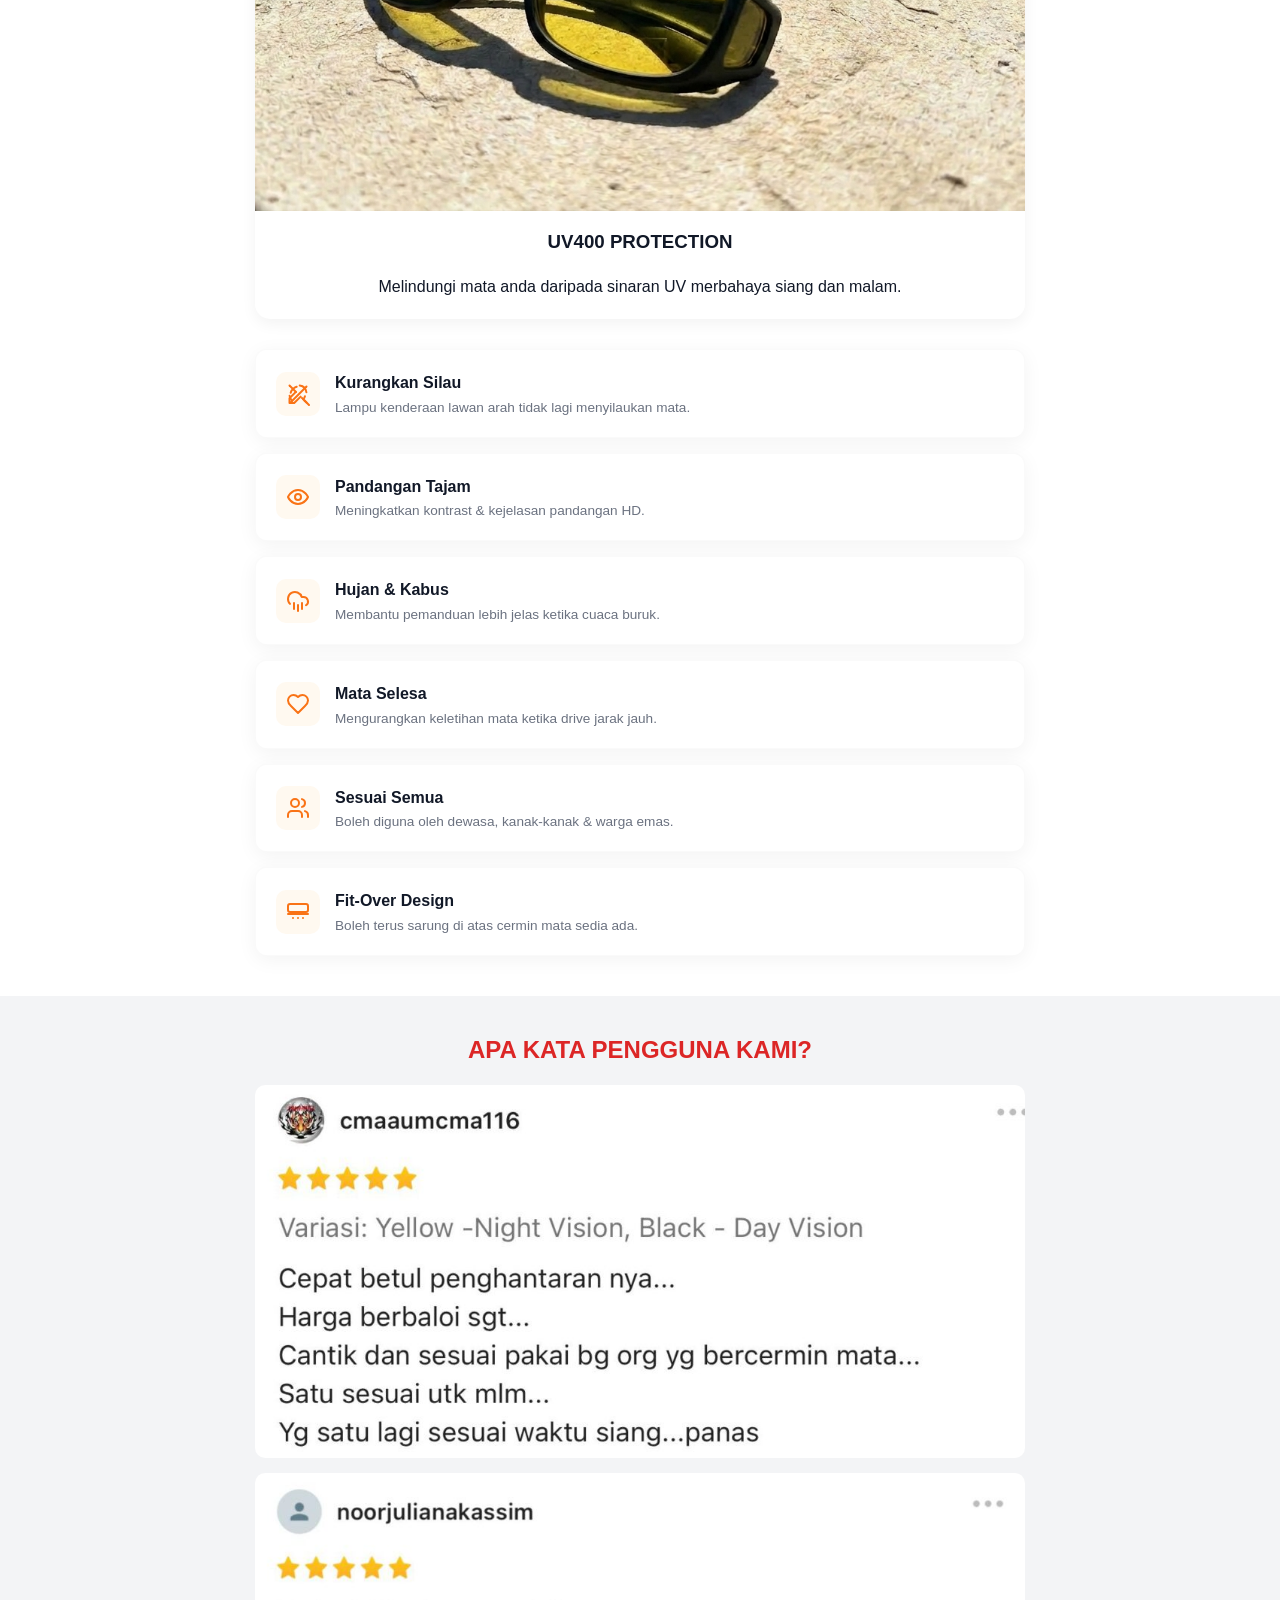
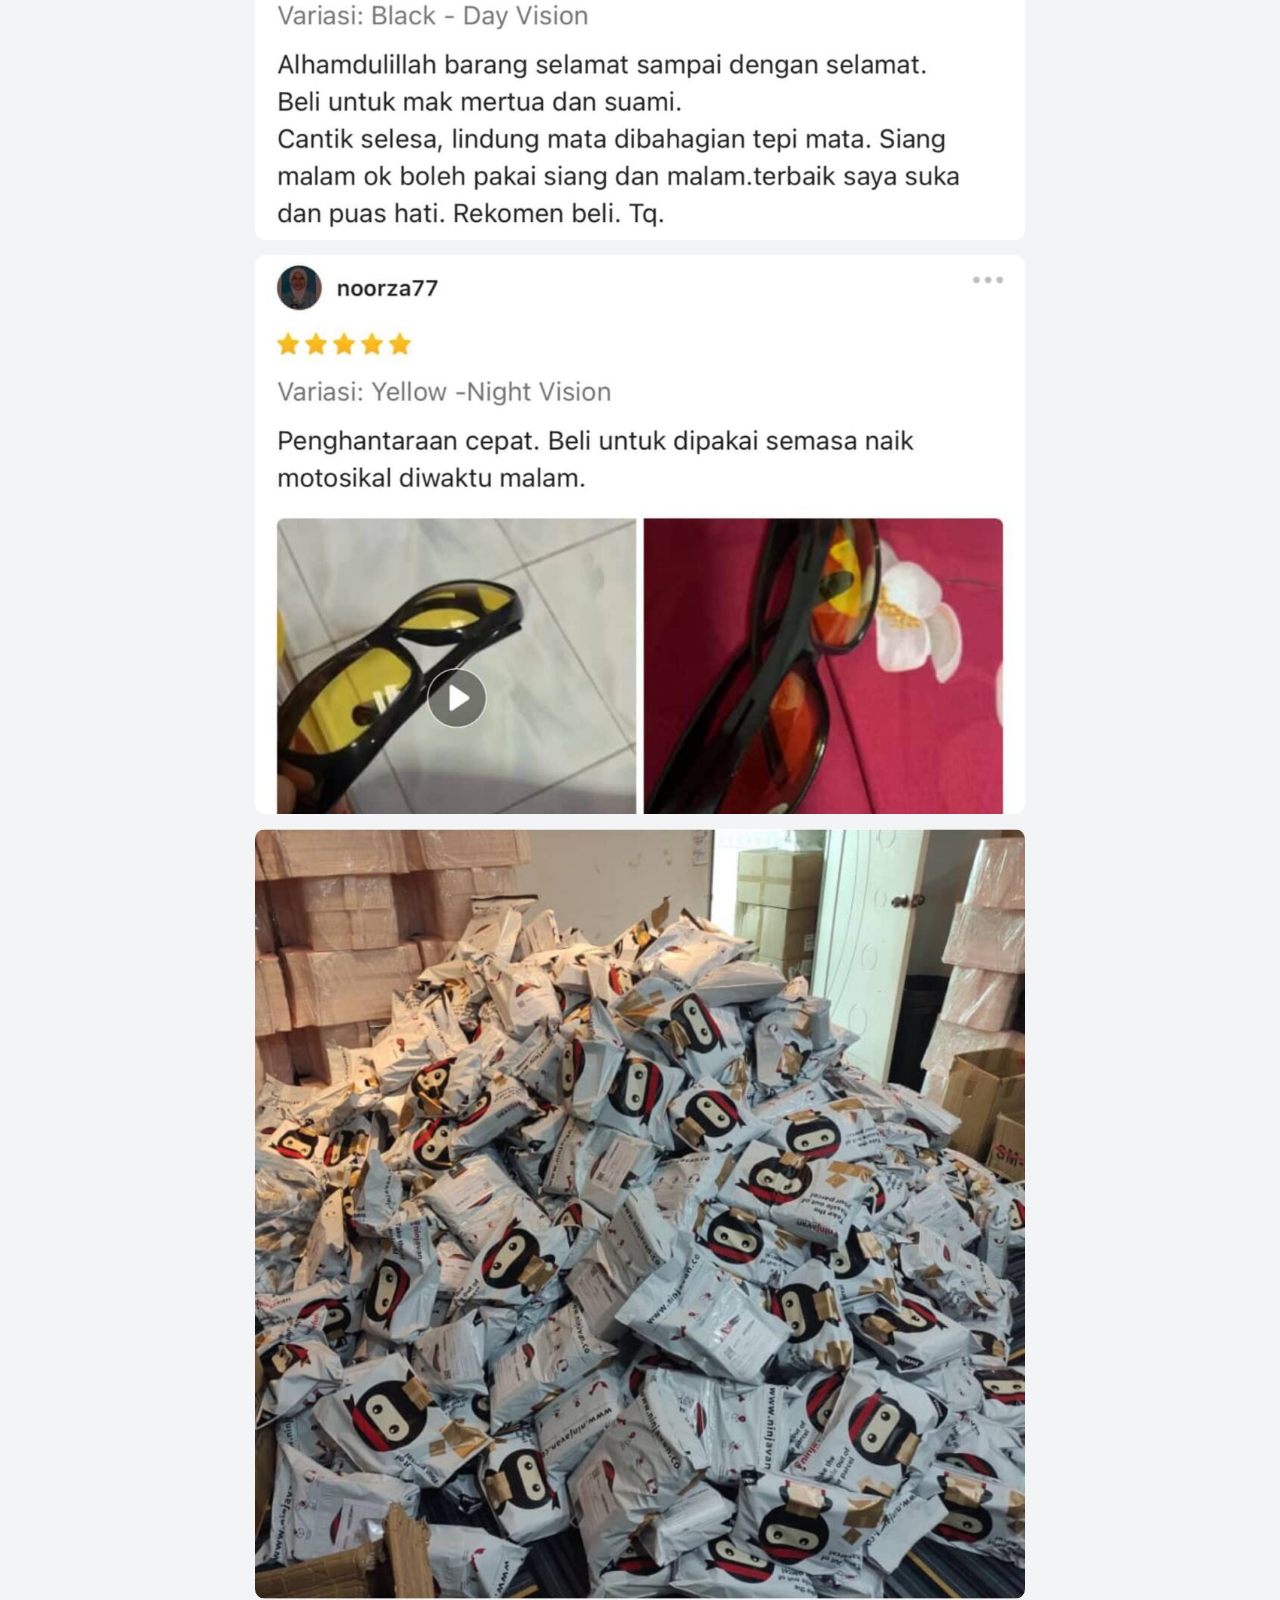
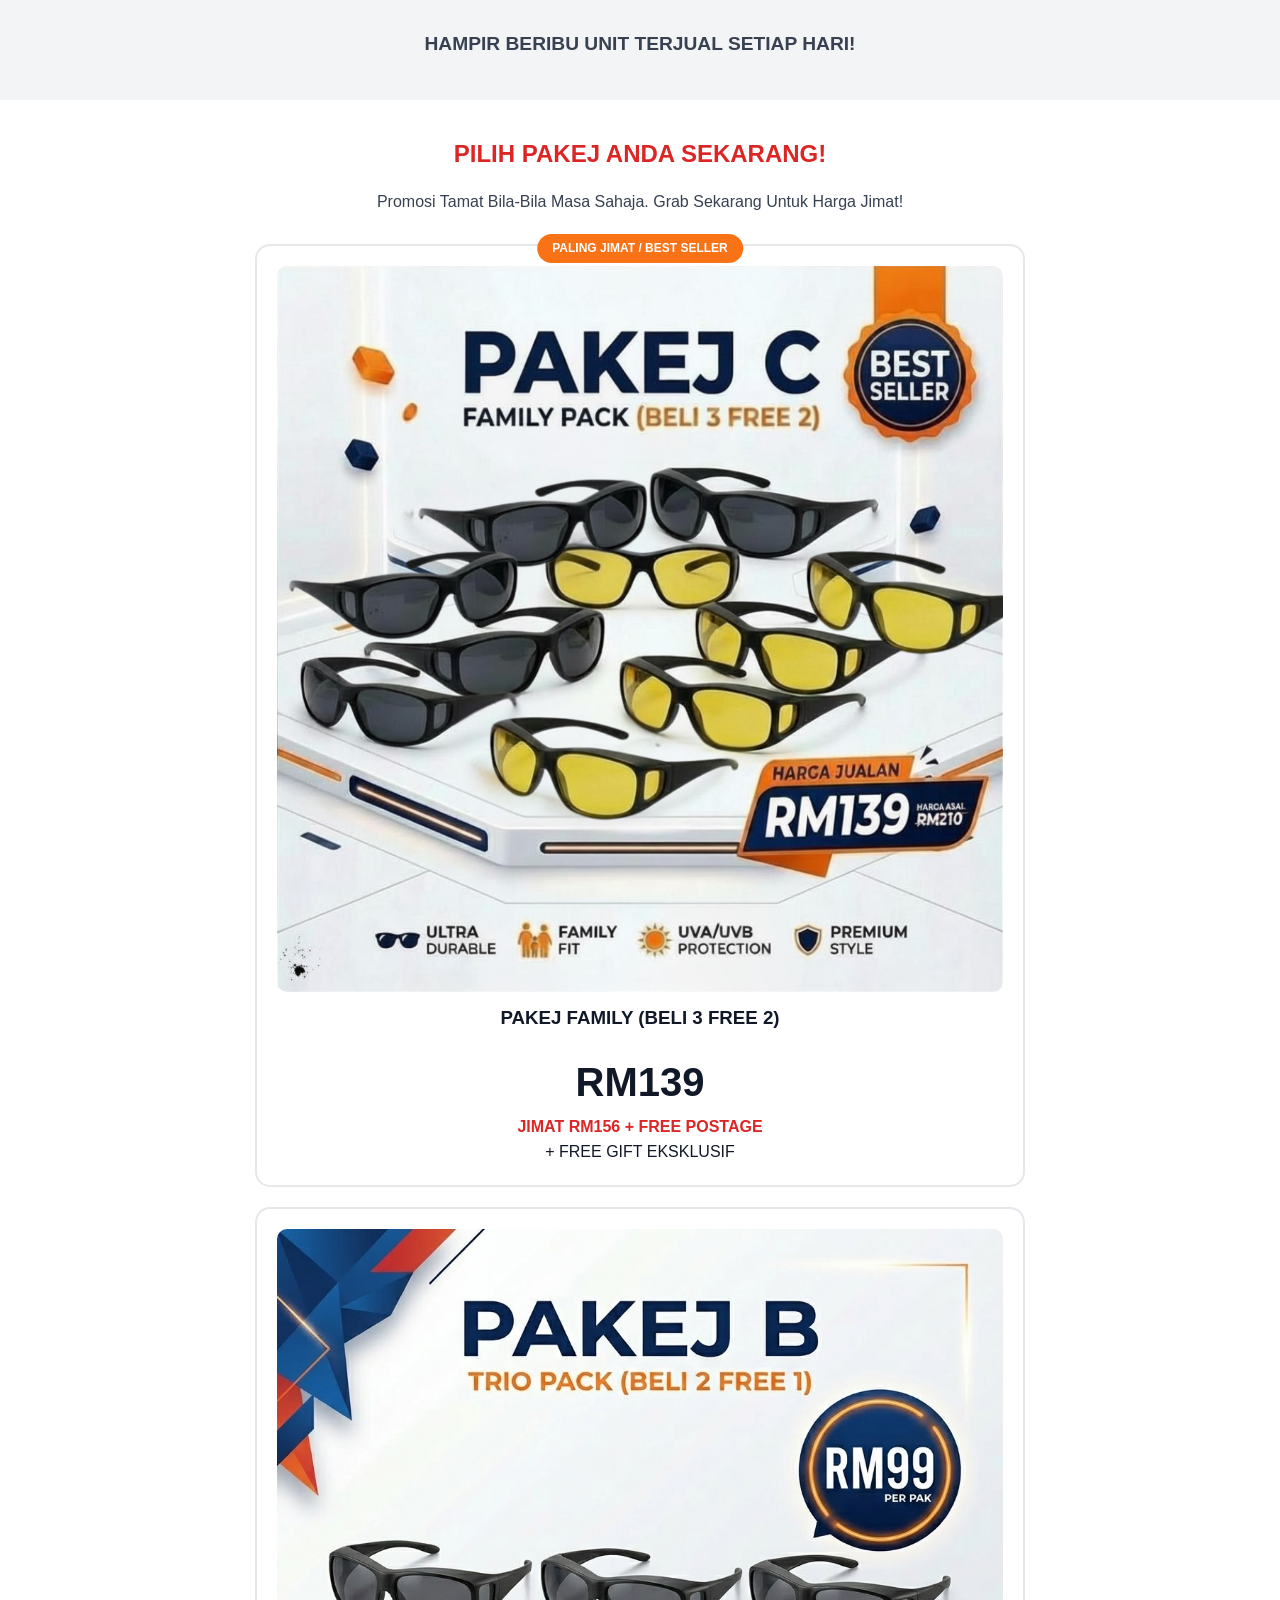
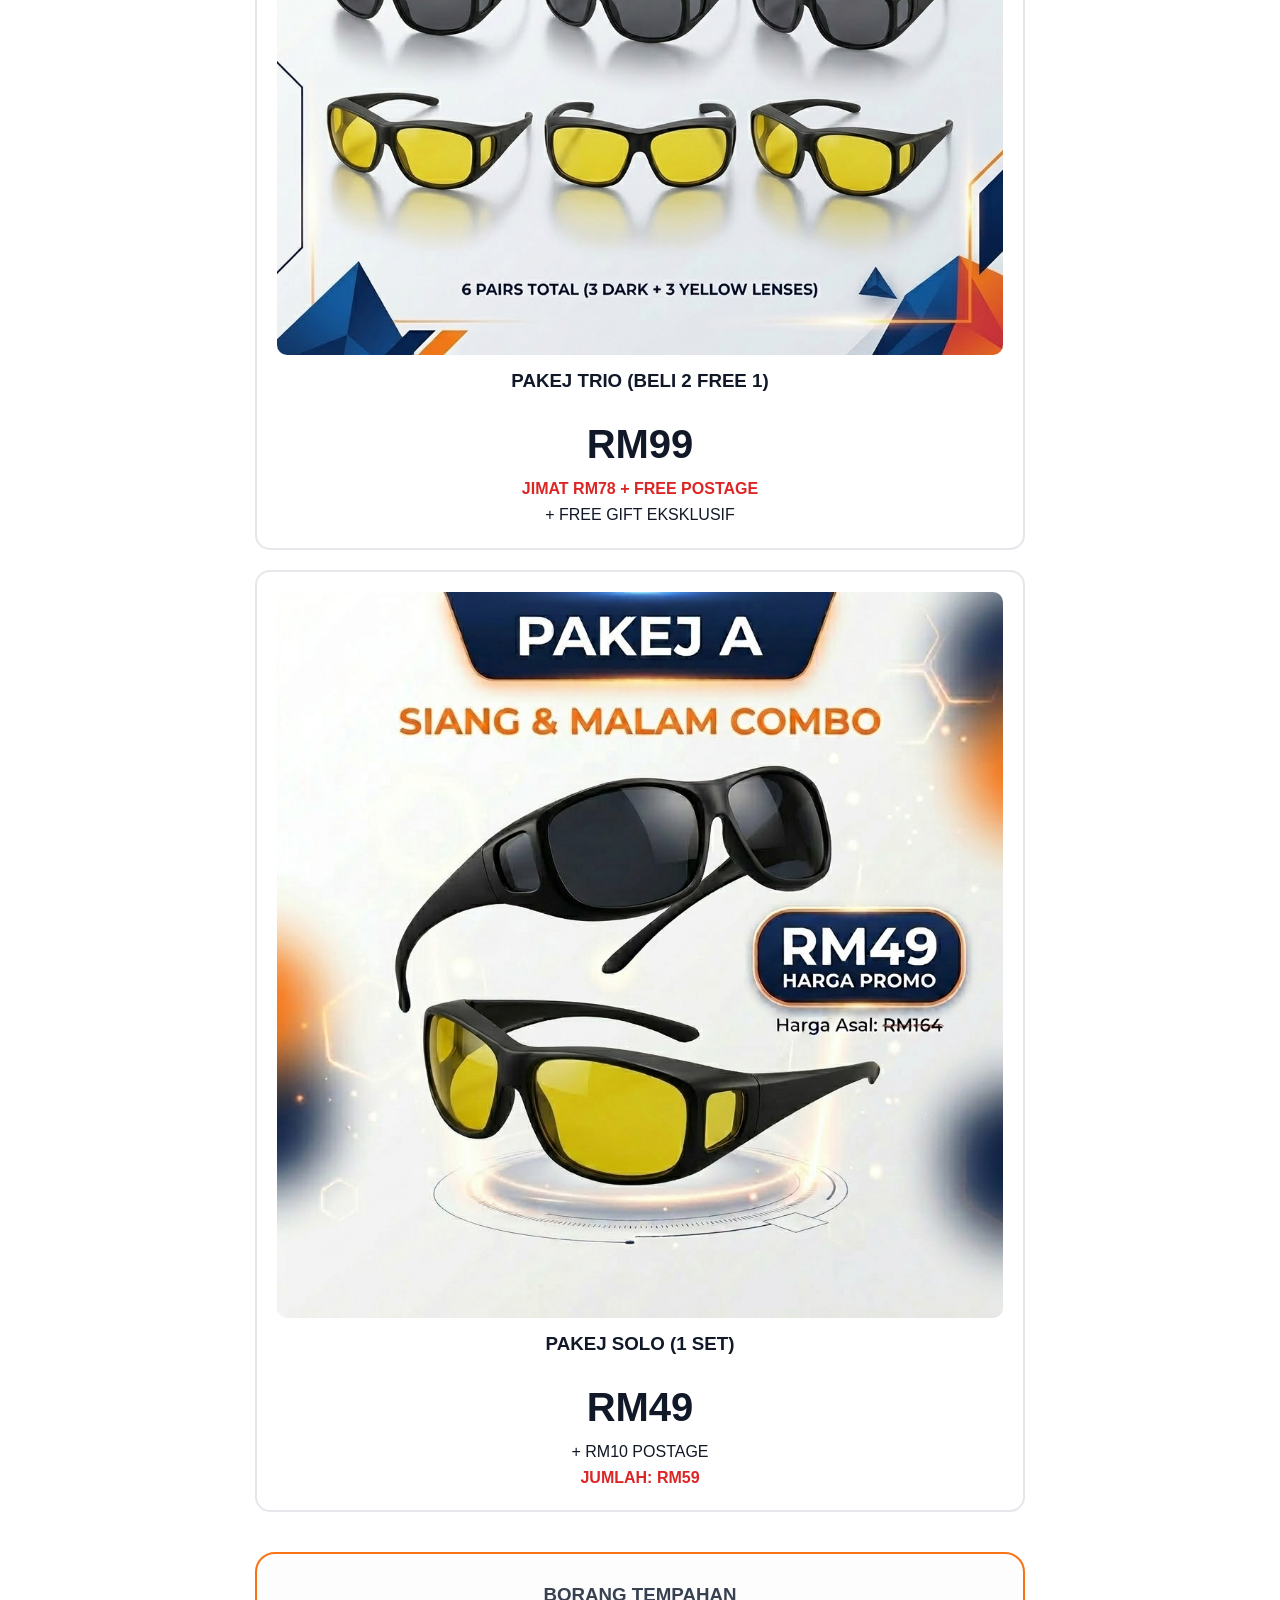
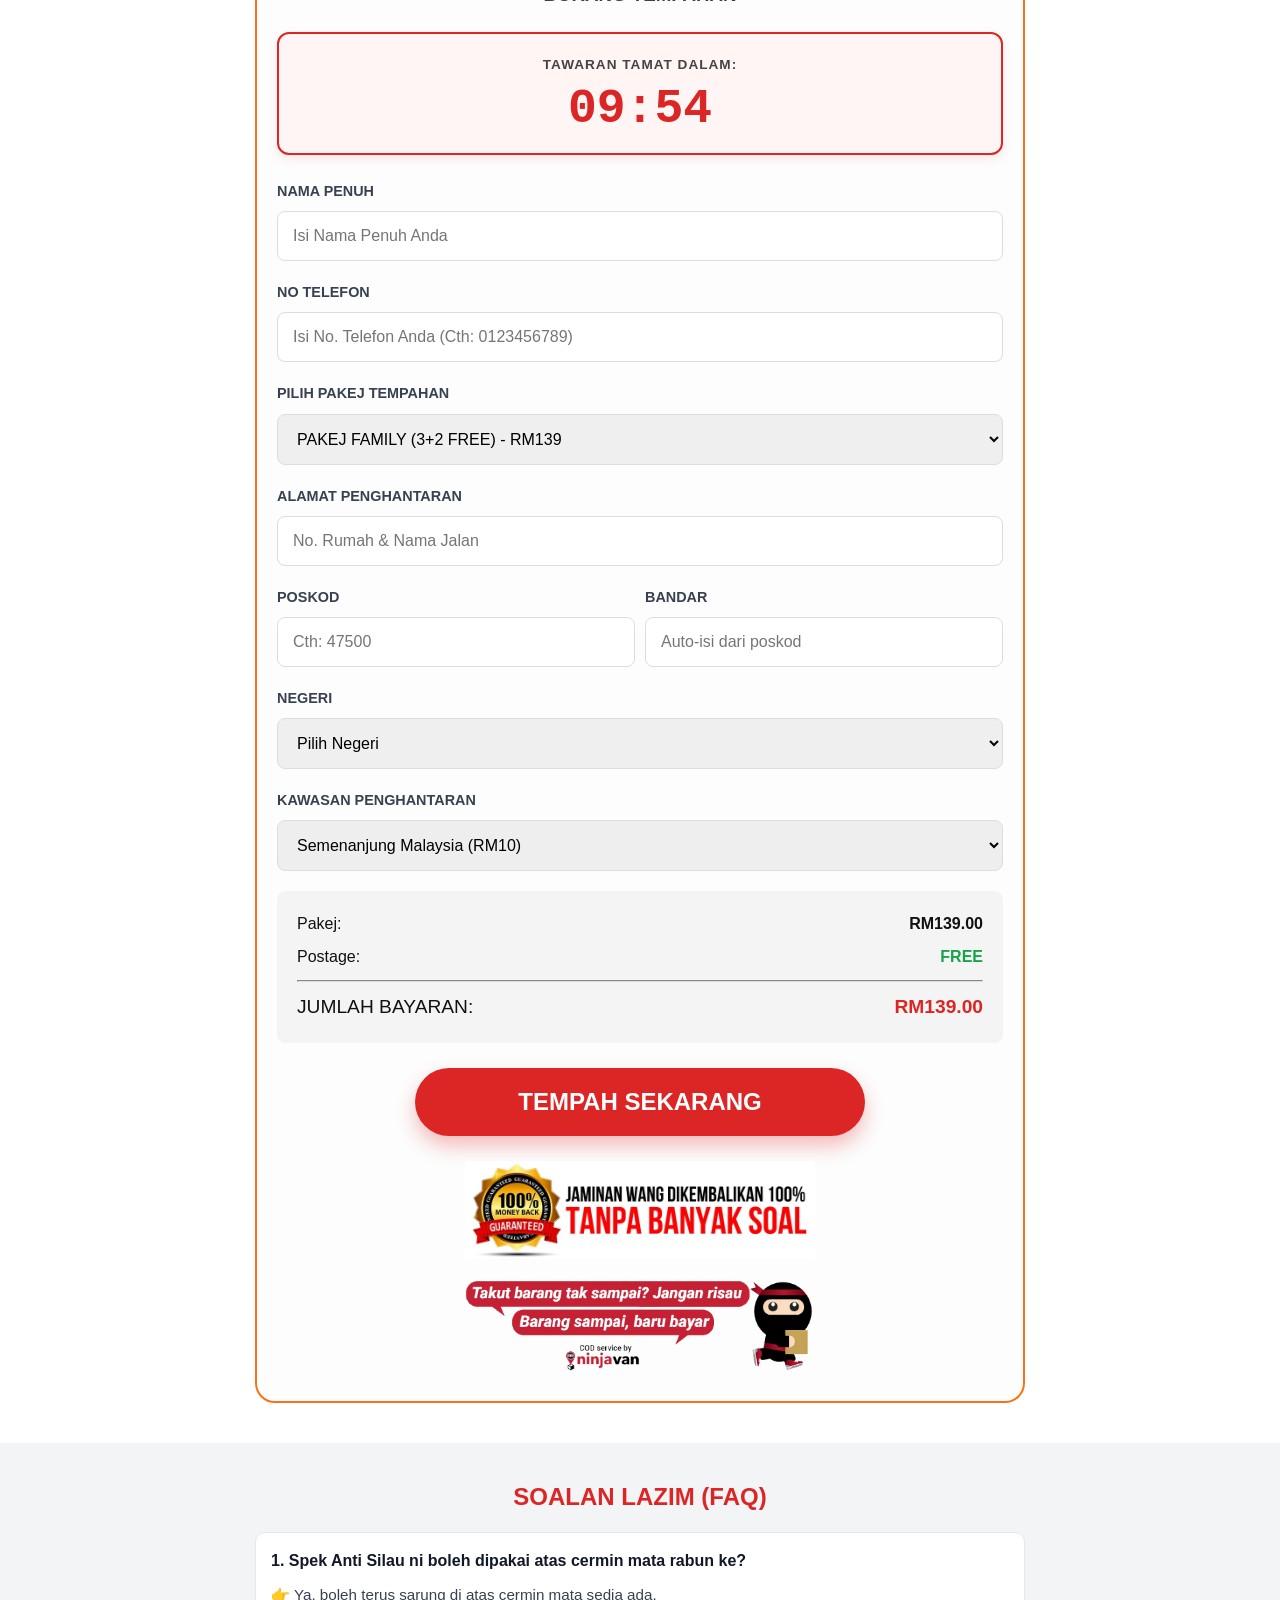
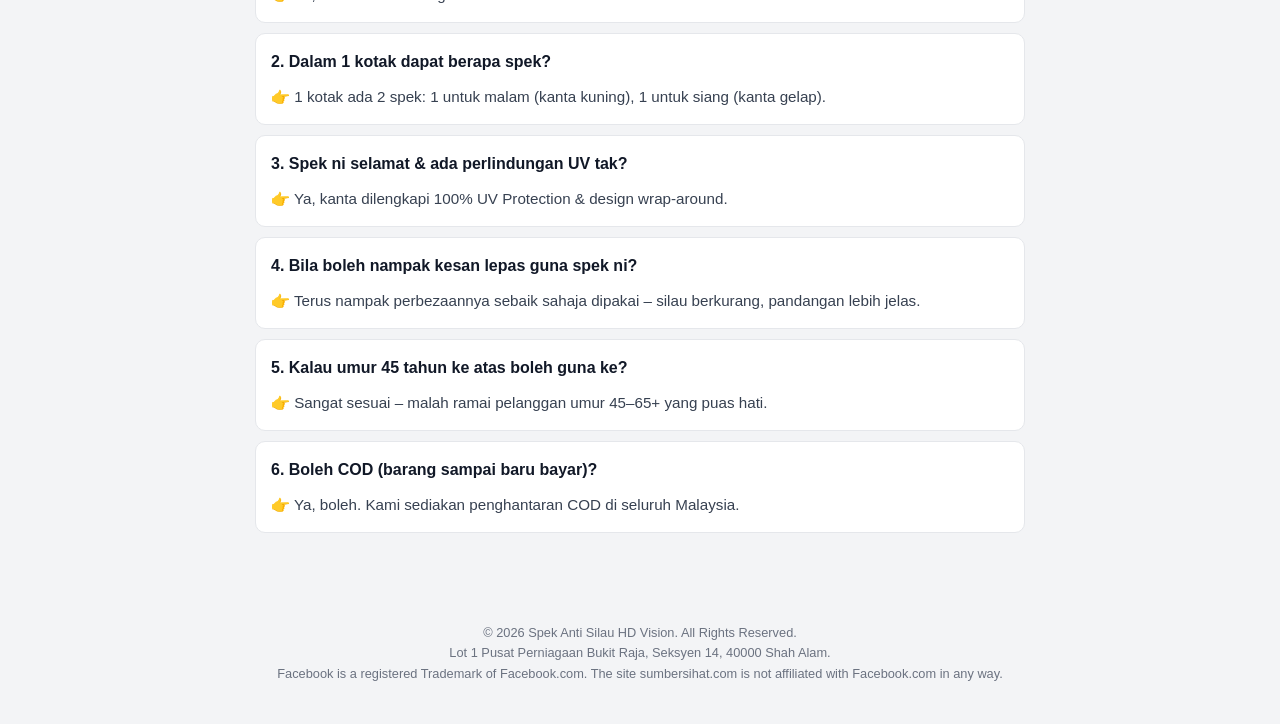
==== commit 61fb0a20: "force update css" ====
--- a/spek1/index.html
+++ b/spek1/index.html
@@ -5,7 +5,7 @@
     <meta charset="UTF-8">
     <meta name="viewport" content="width=device-width, initial-scale=1.0">
     <title>Spek Anti Silau HD Vision</title>
-    <link rel="stylesheet" href="assets/css/style.css?v=2.3">
+    <link rel="stylesheet" href="assets/css/style.css?v=2.4">
     <link
         href="https://fonts.googleapis.com/css2?family=Montserrat:wght@400;700;900&family=Karla:wght@400;700&display=swap"
         <!-- Meta Pixel Code -->
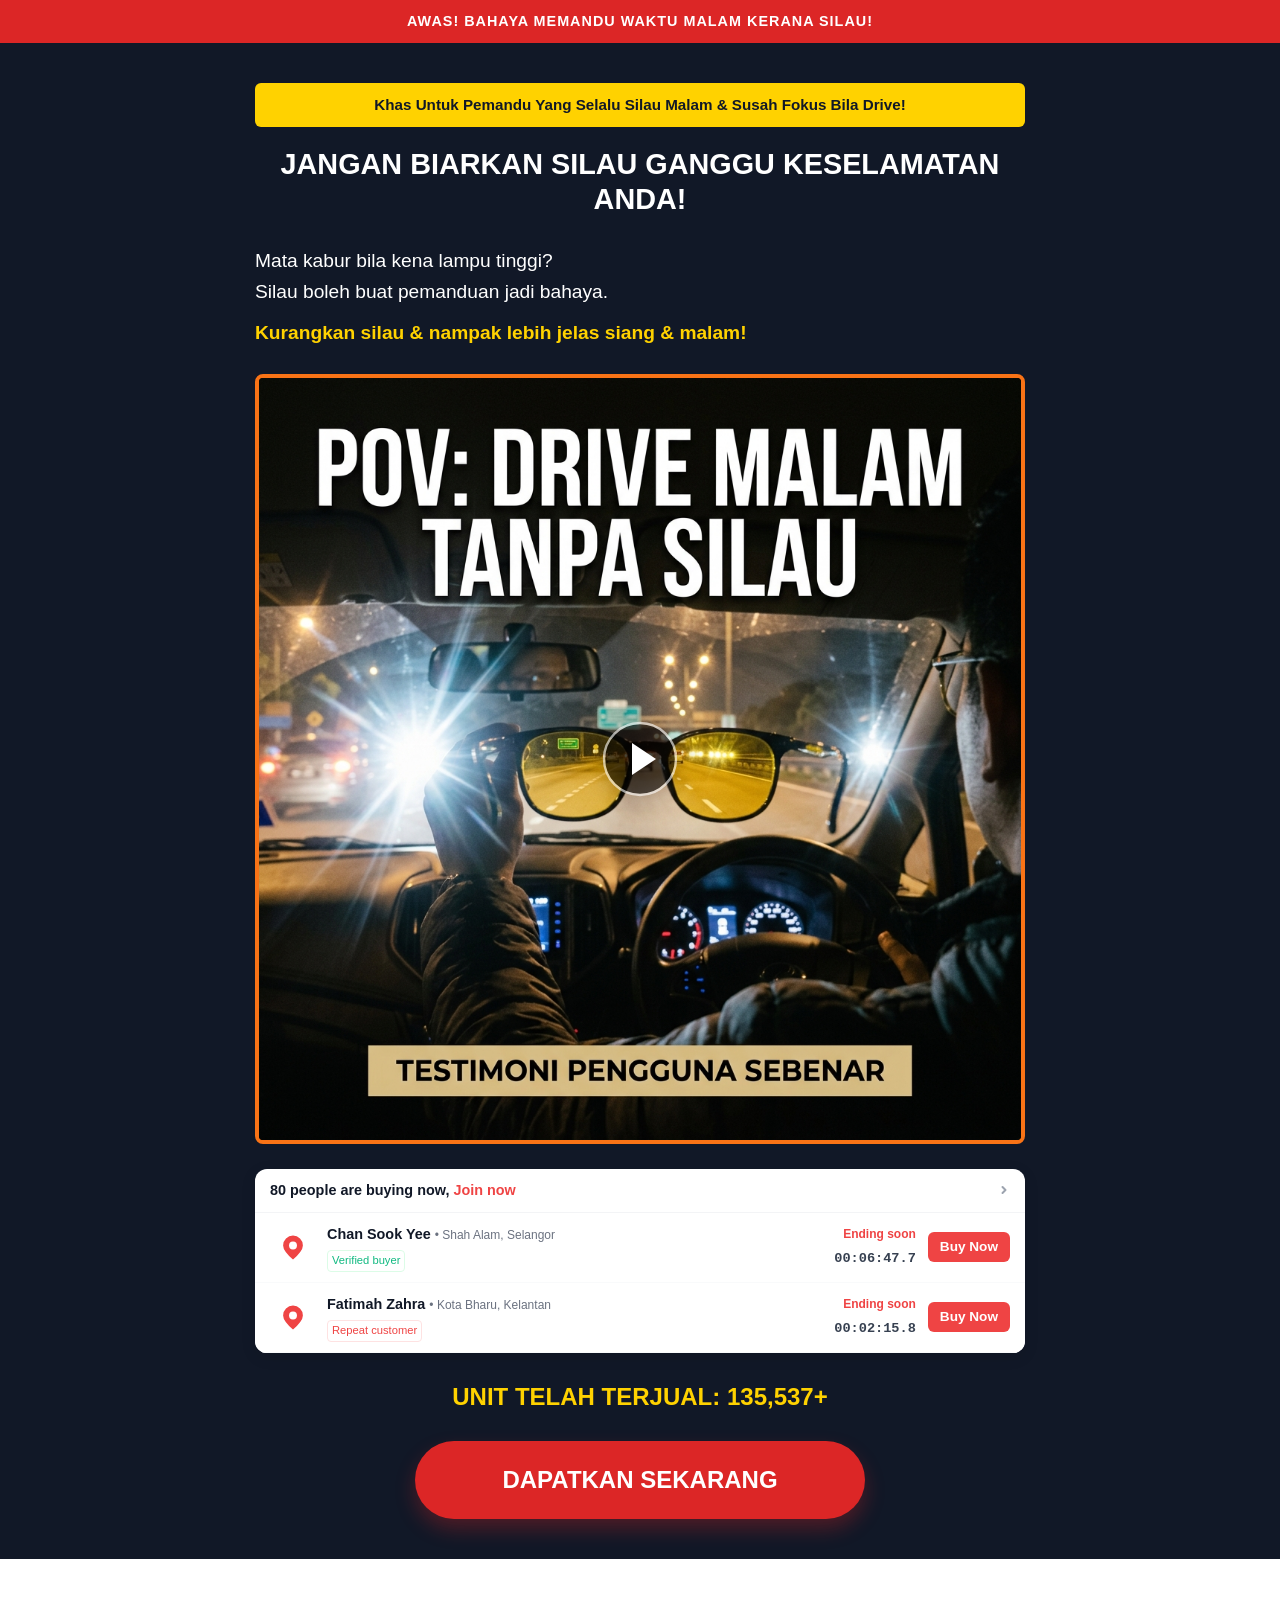
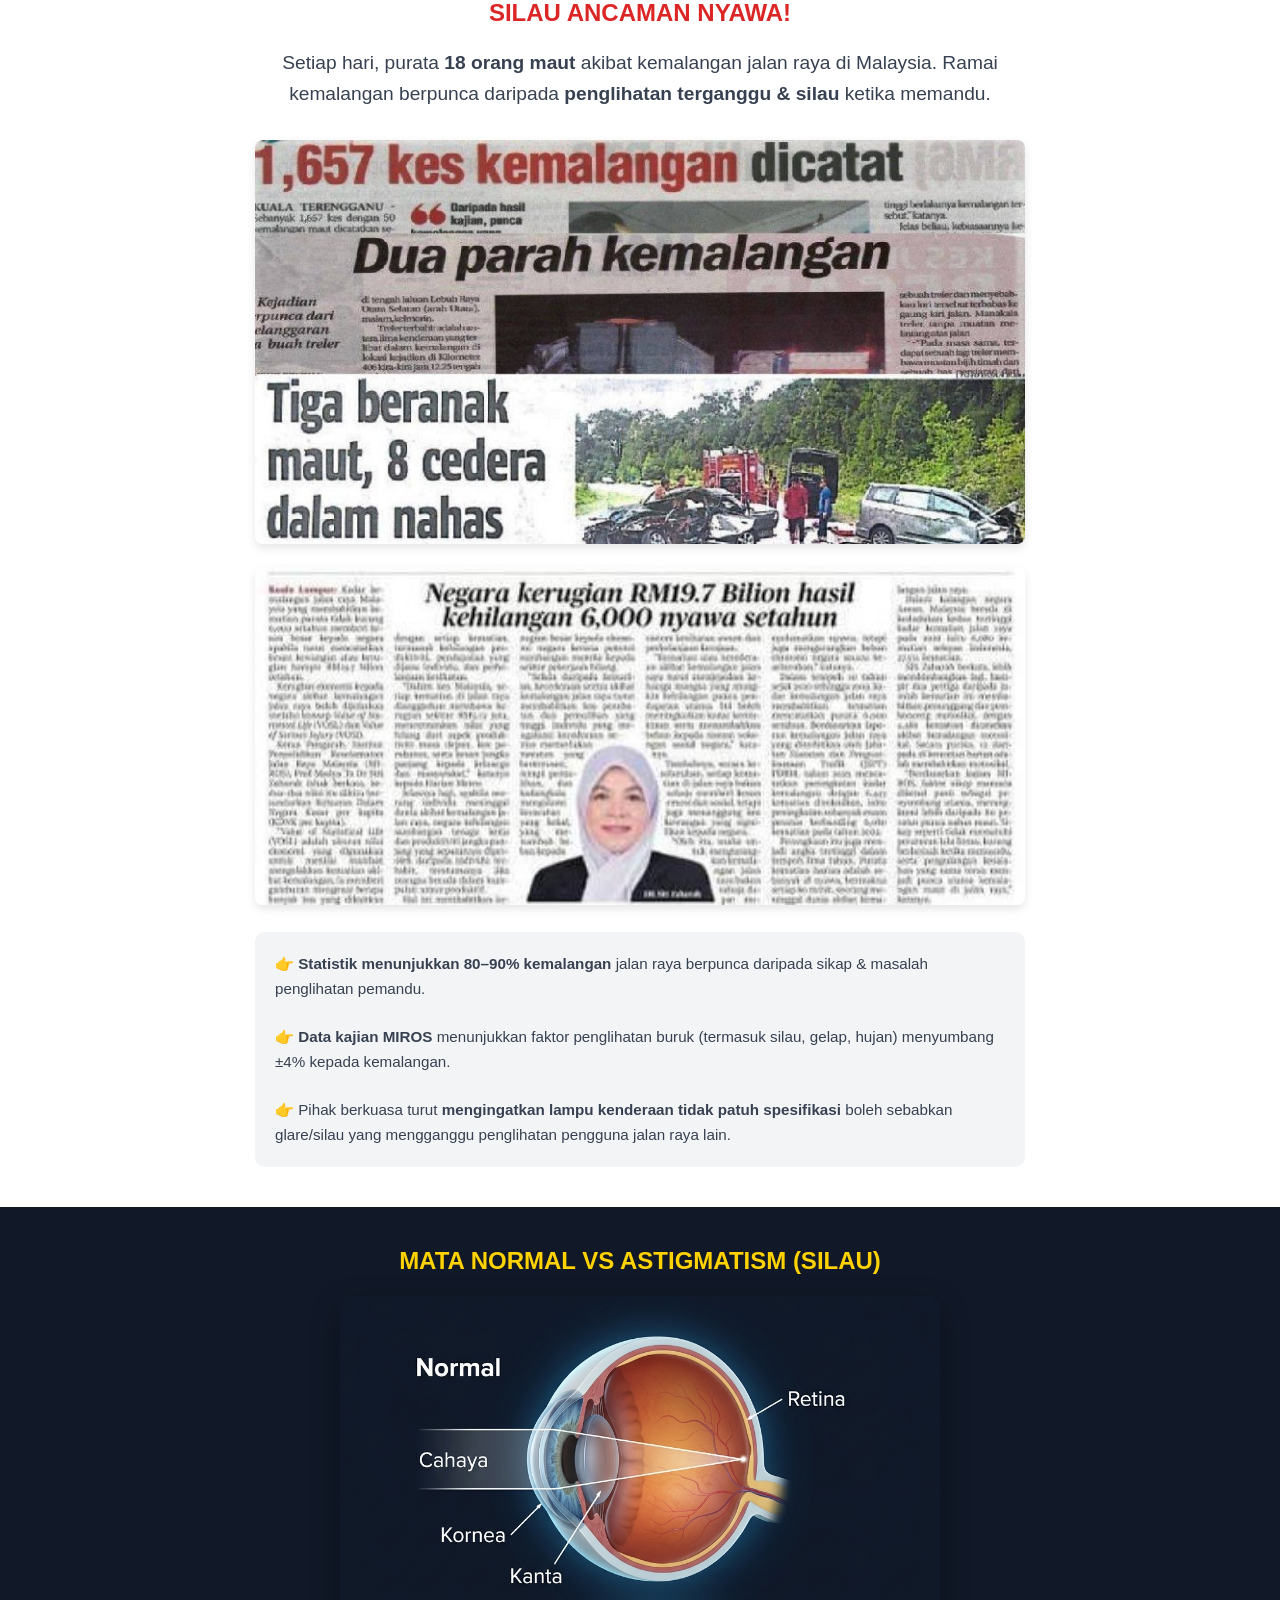
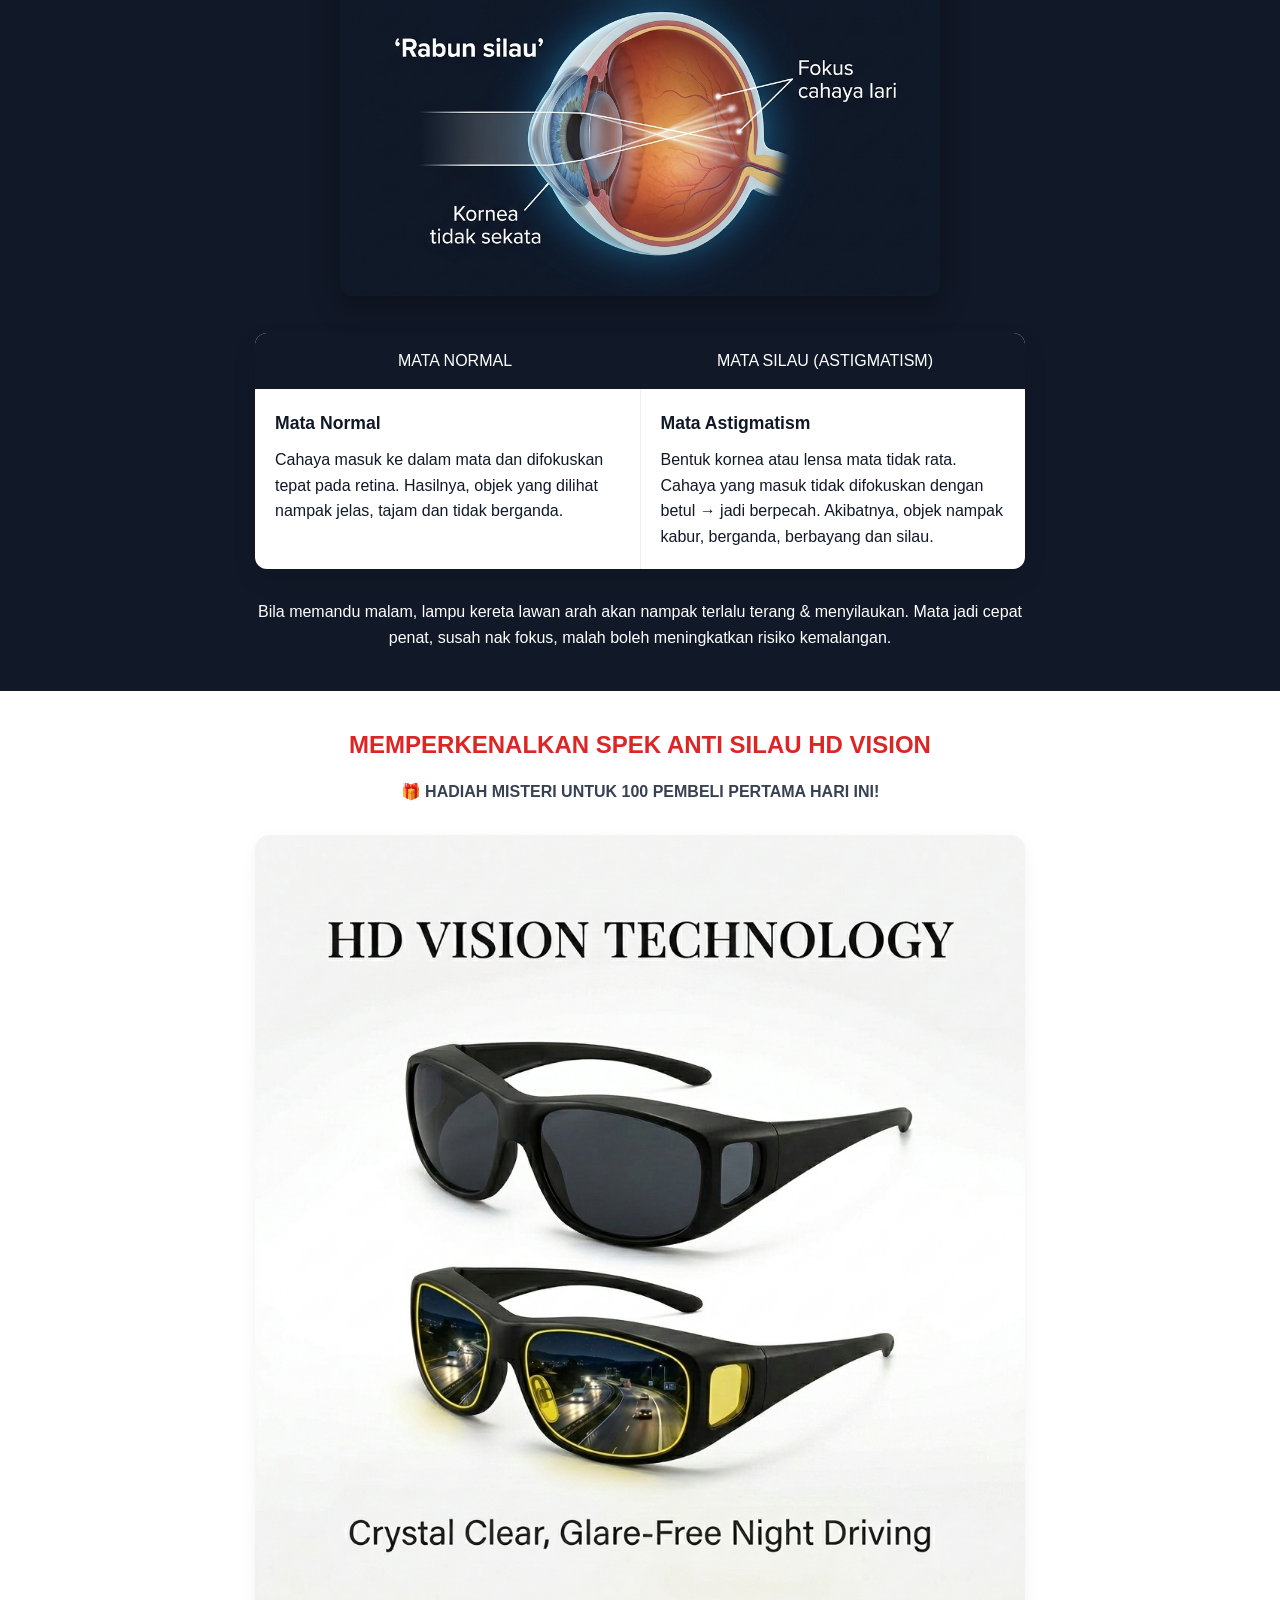
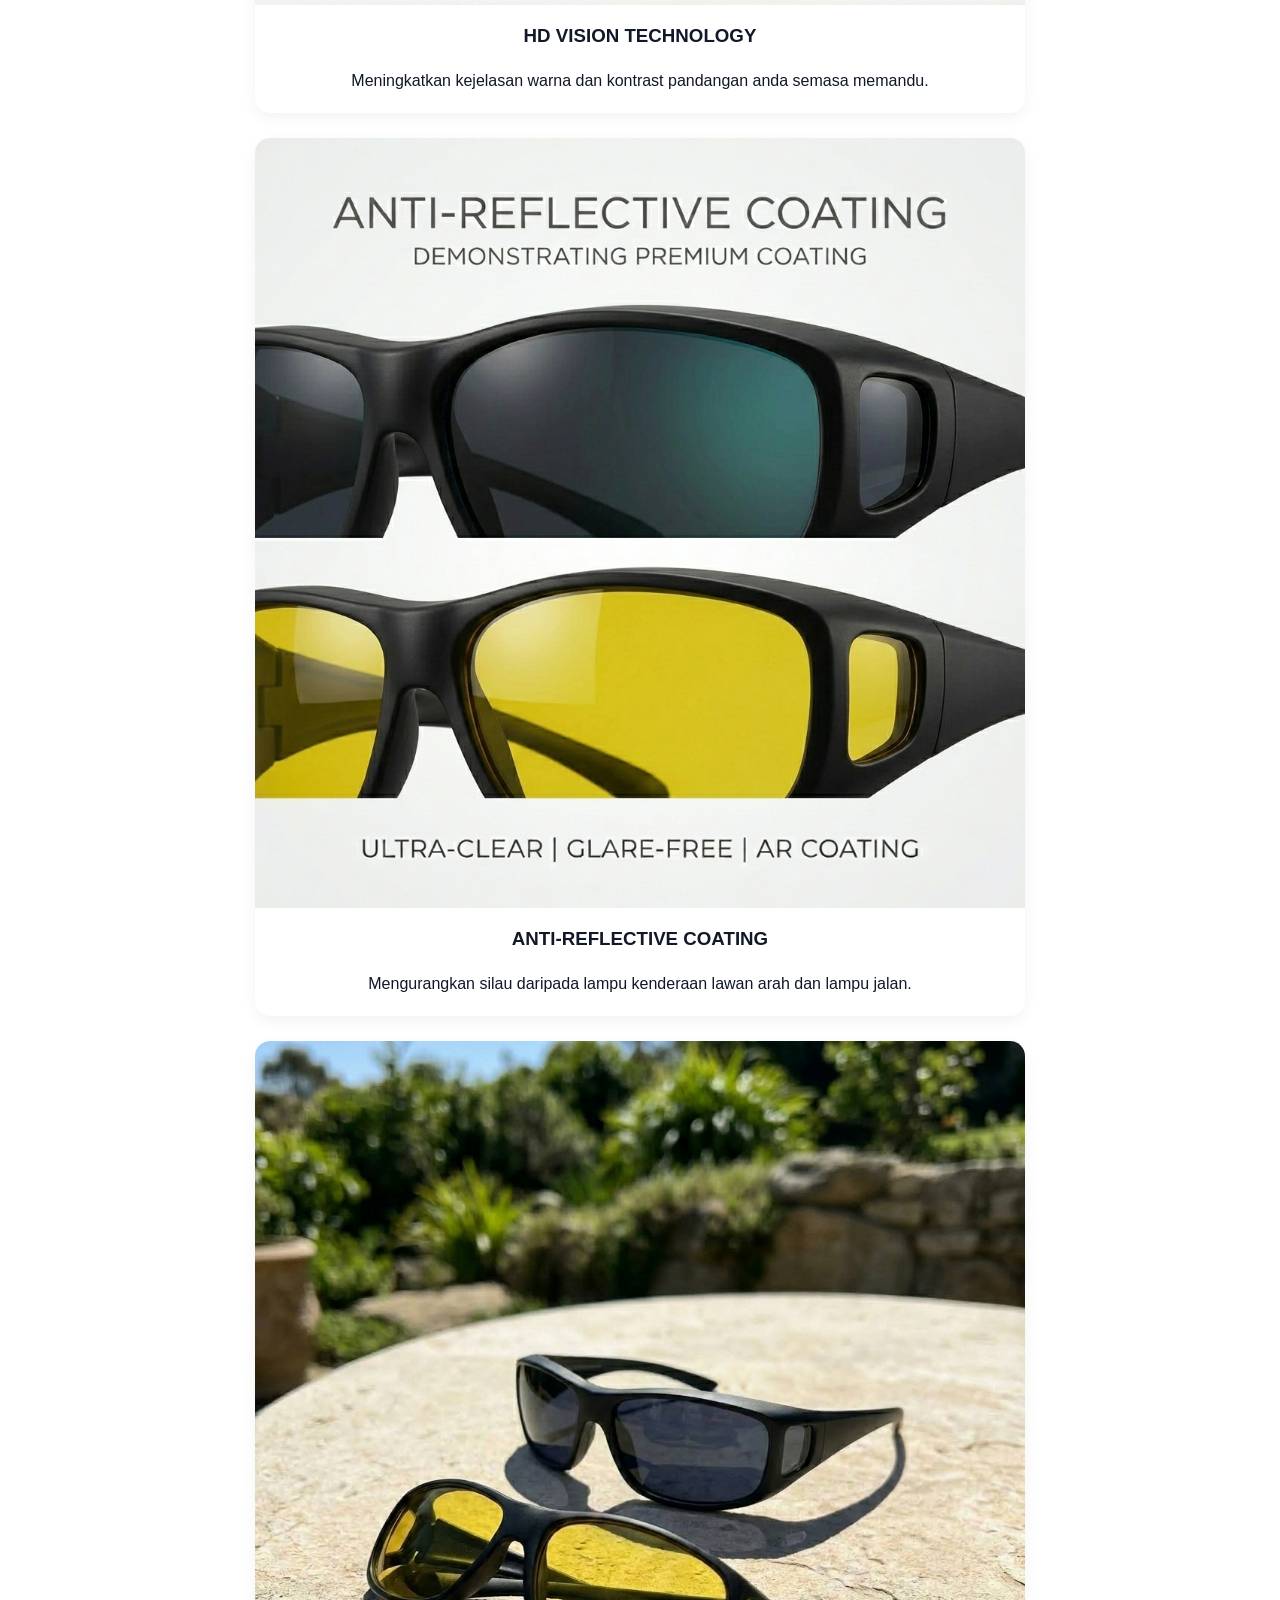
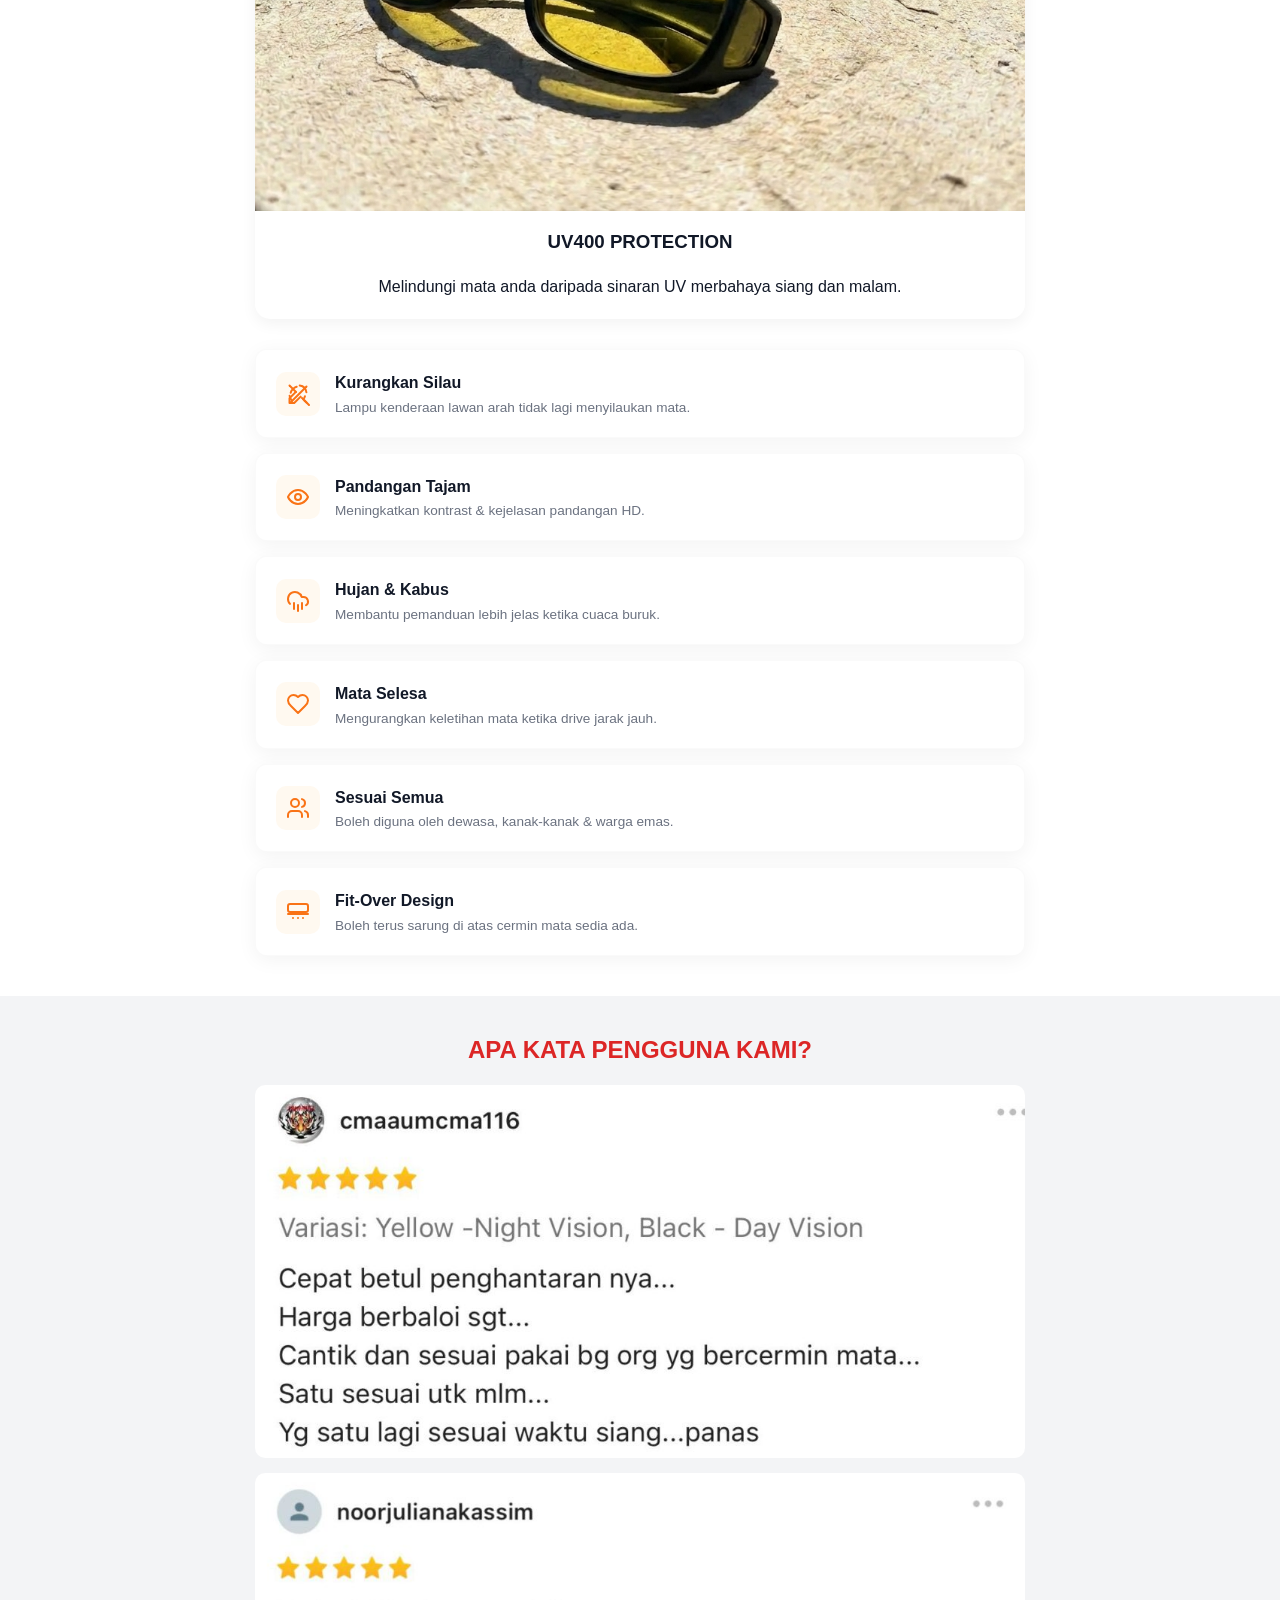
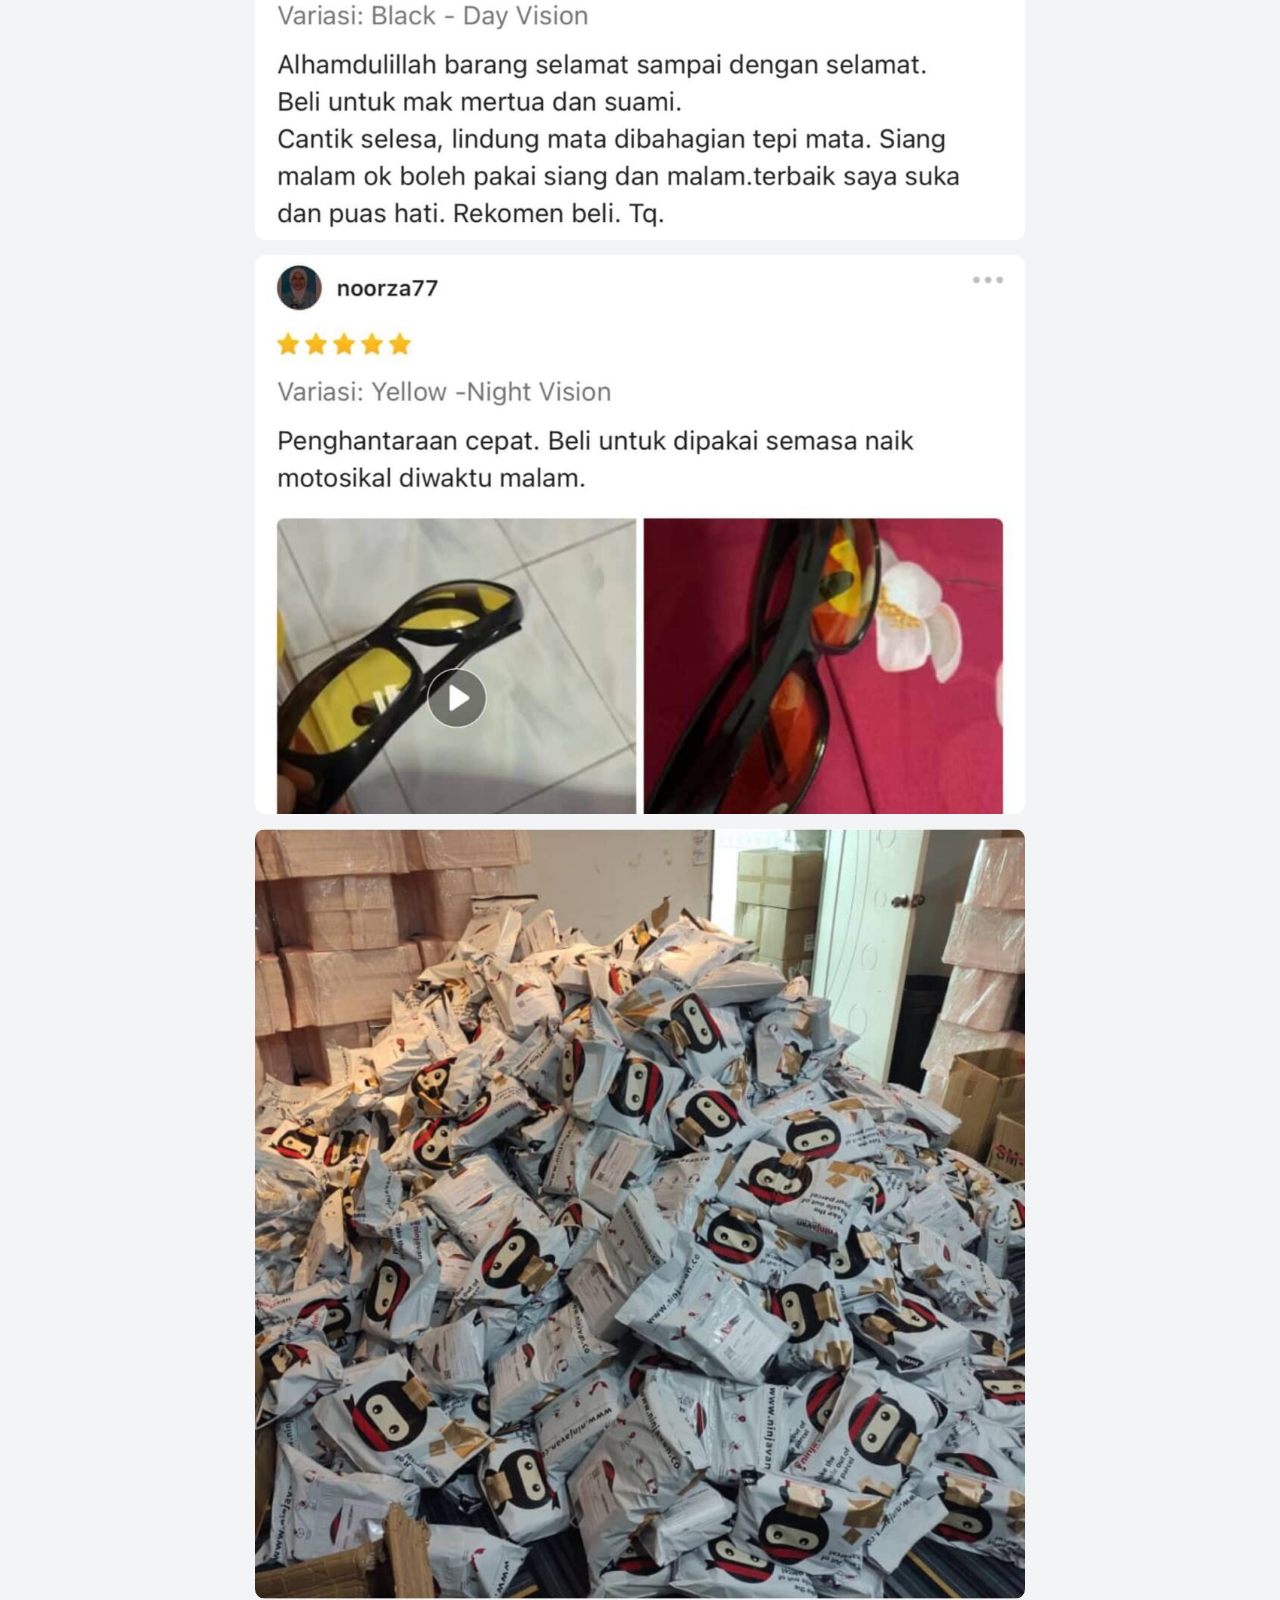
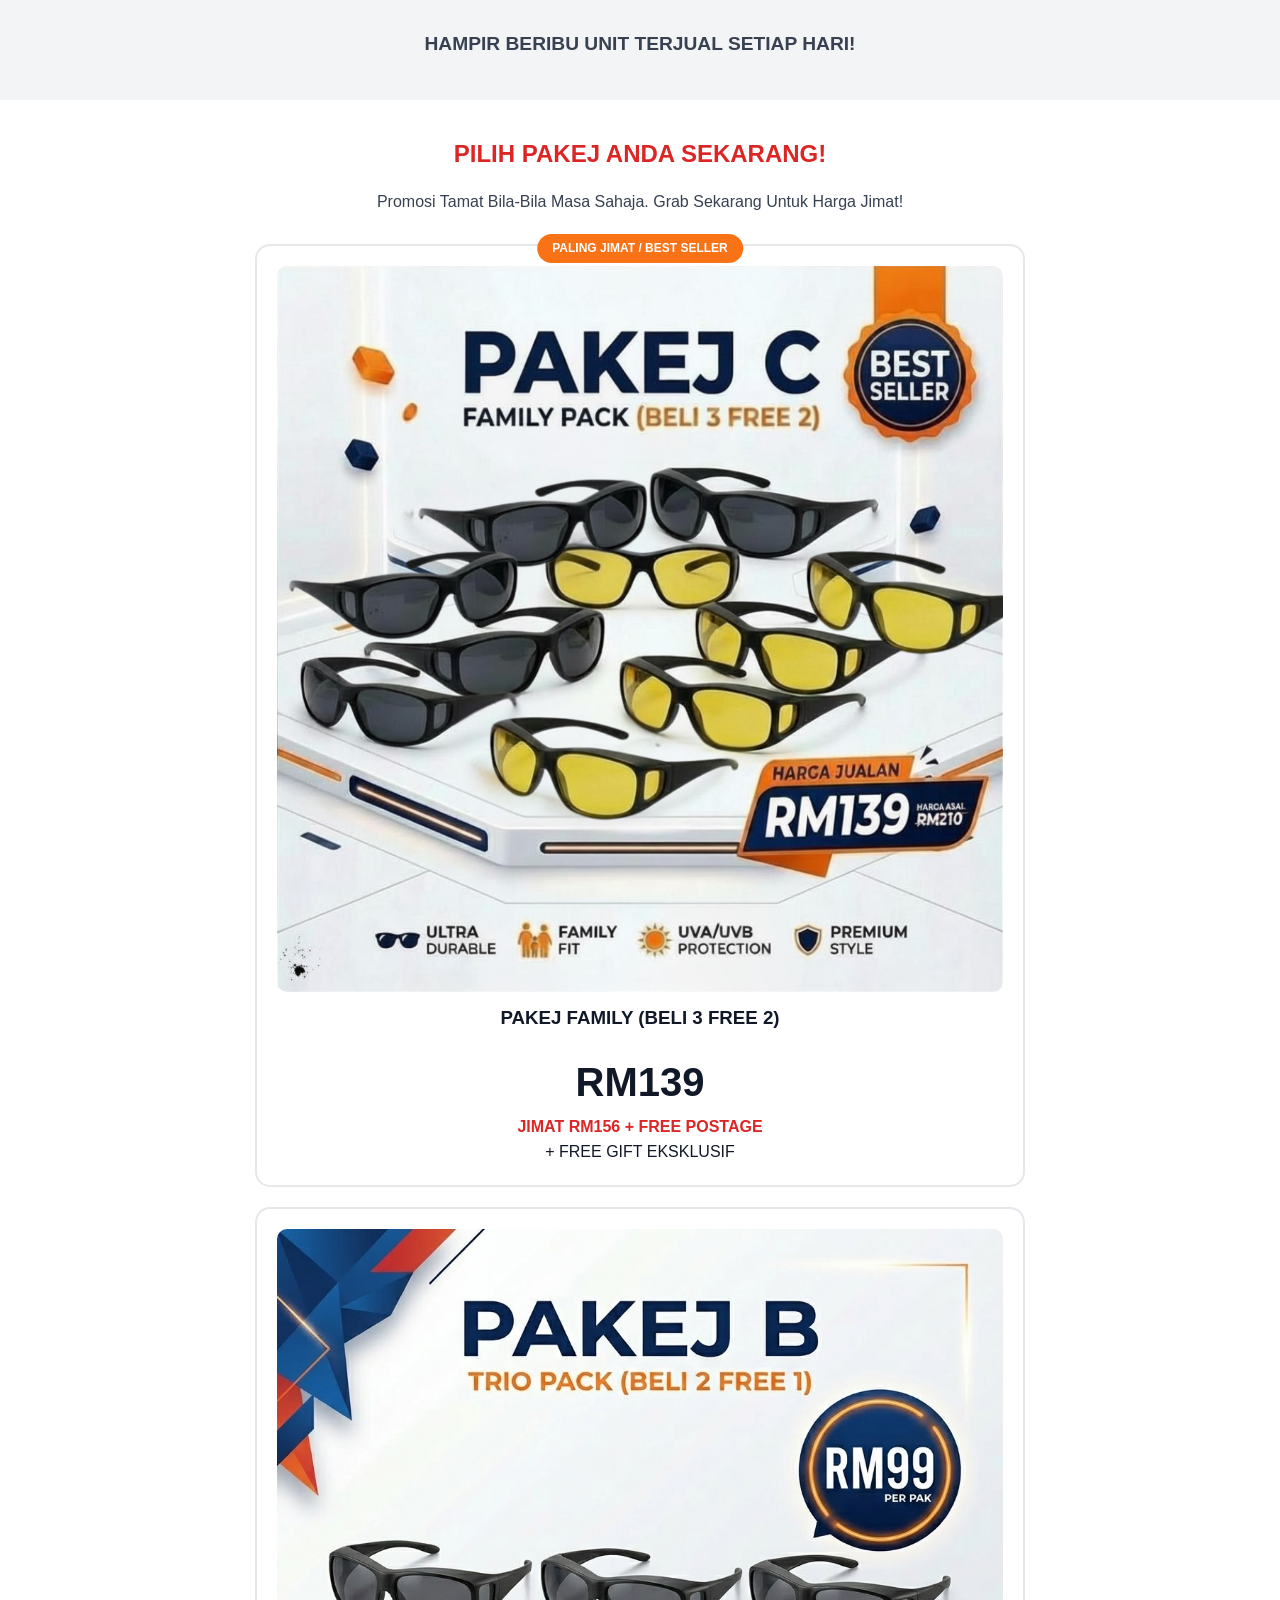
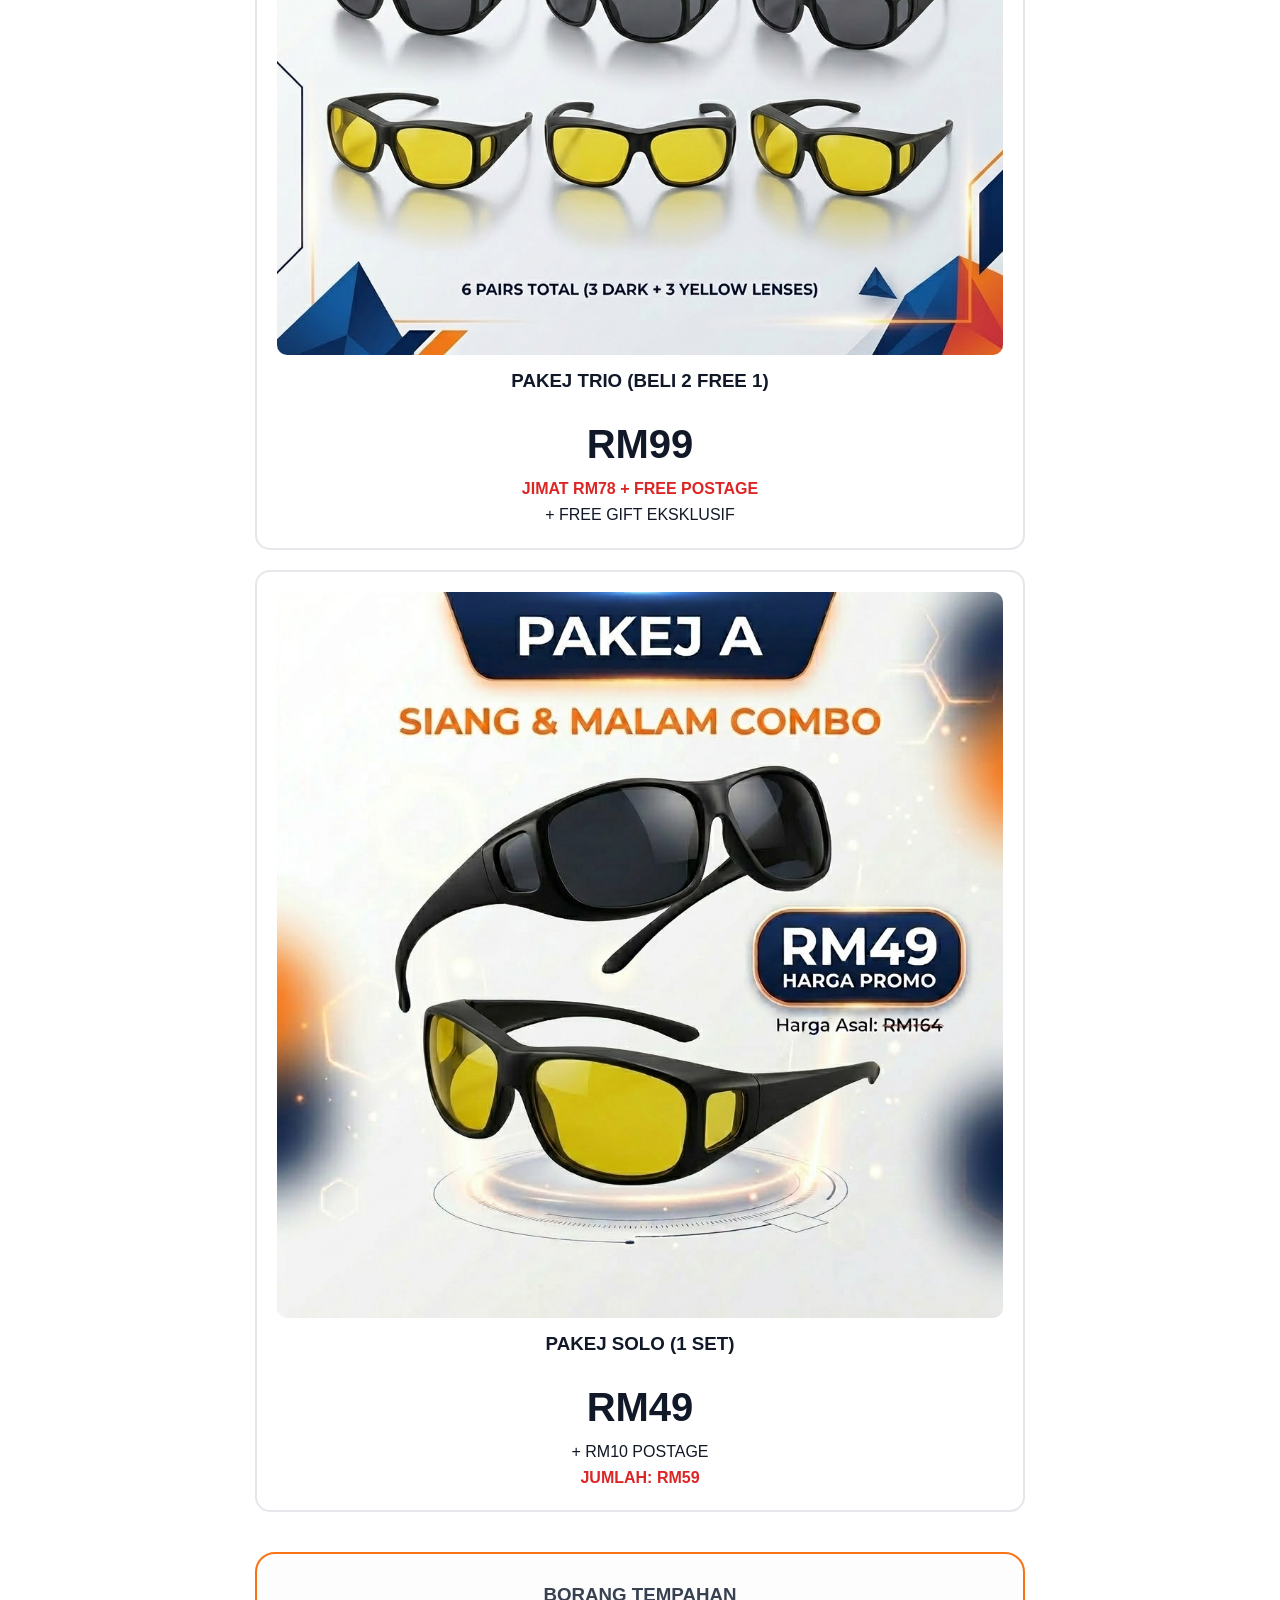
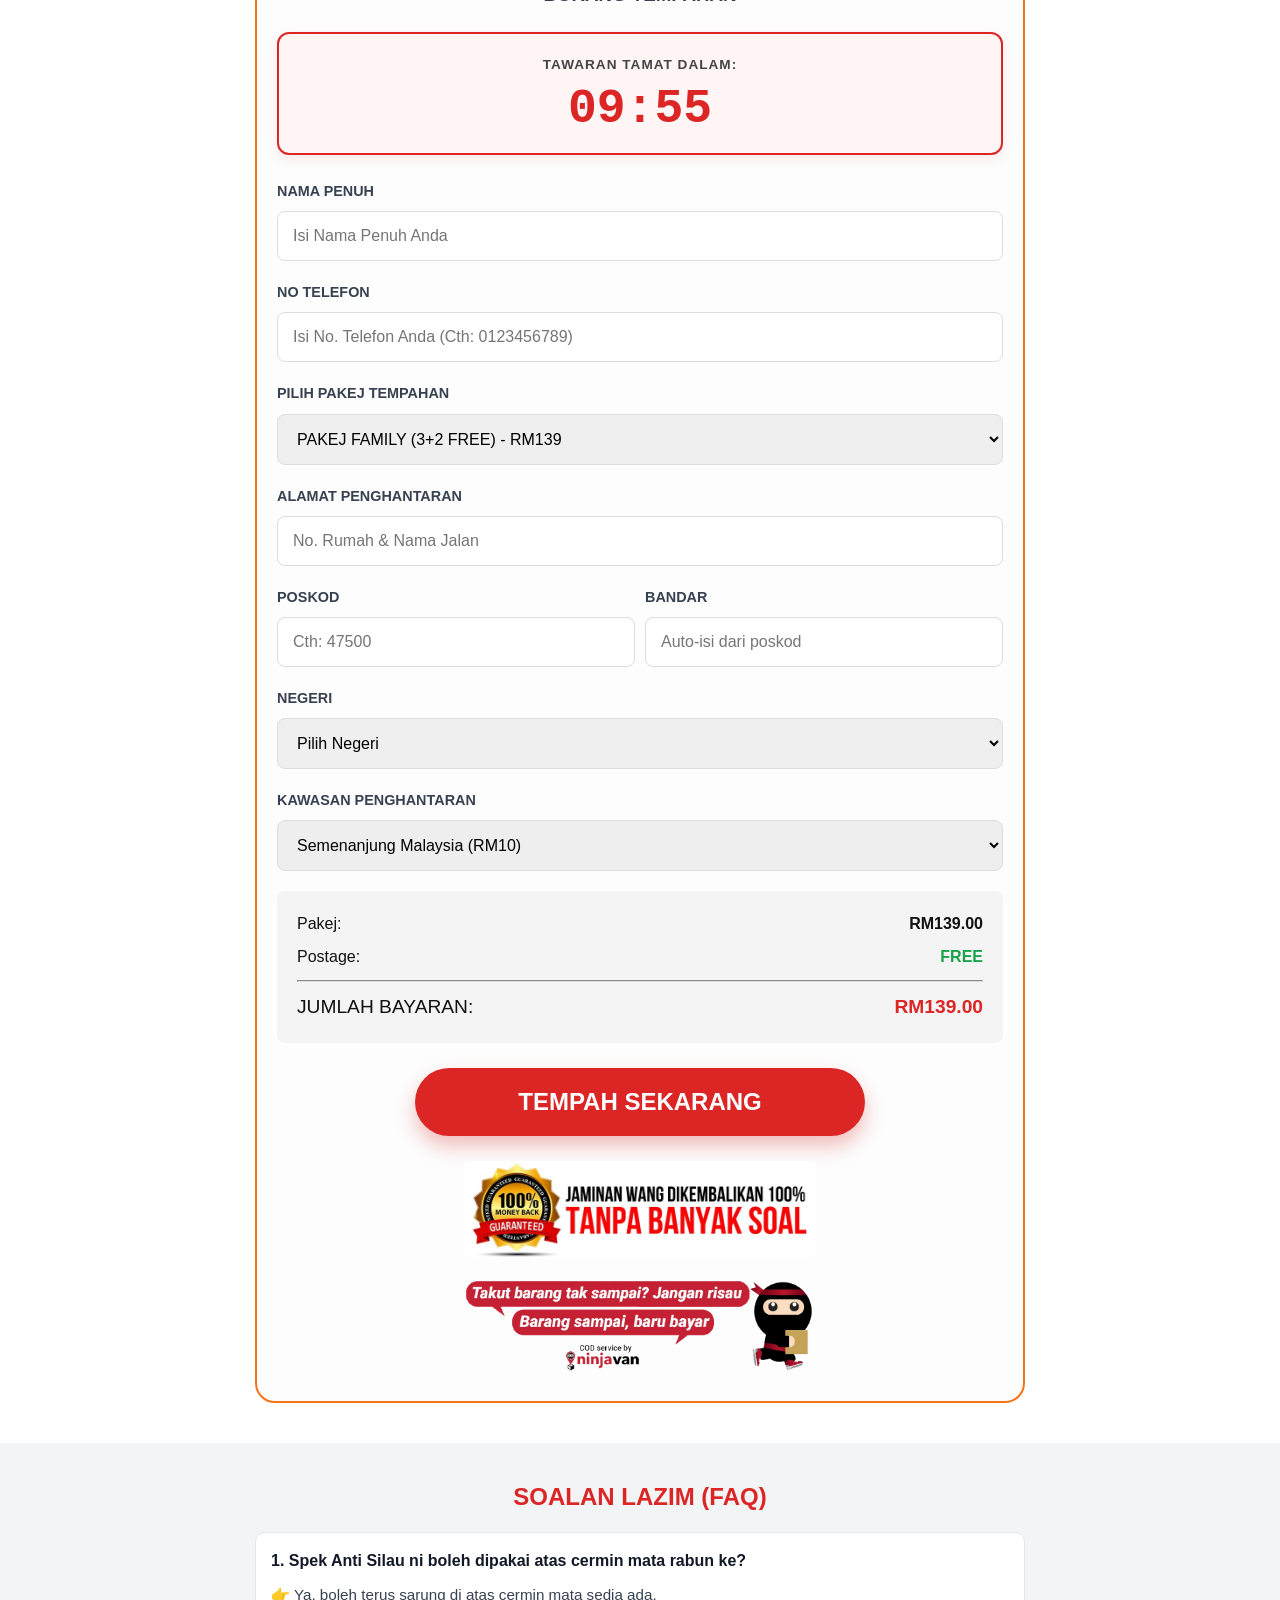
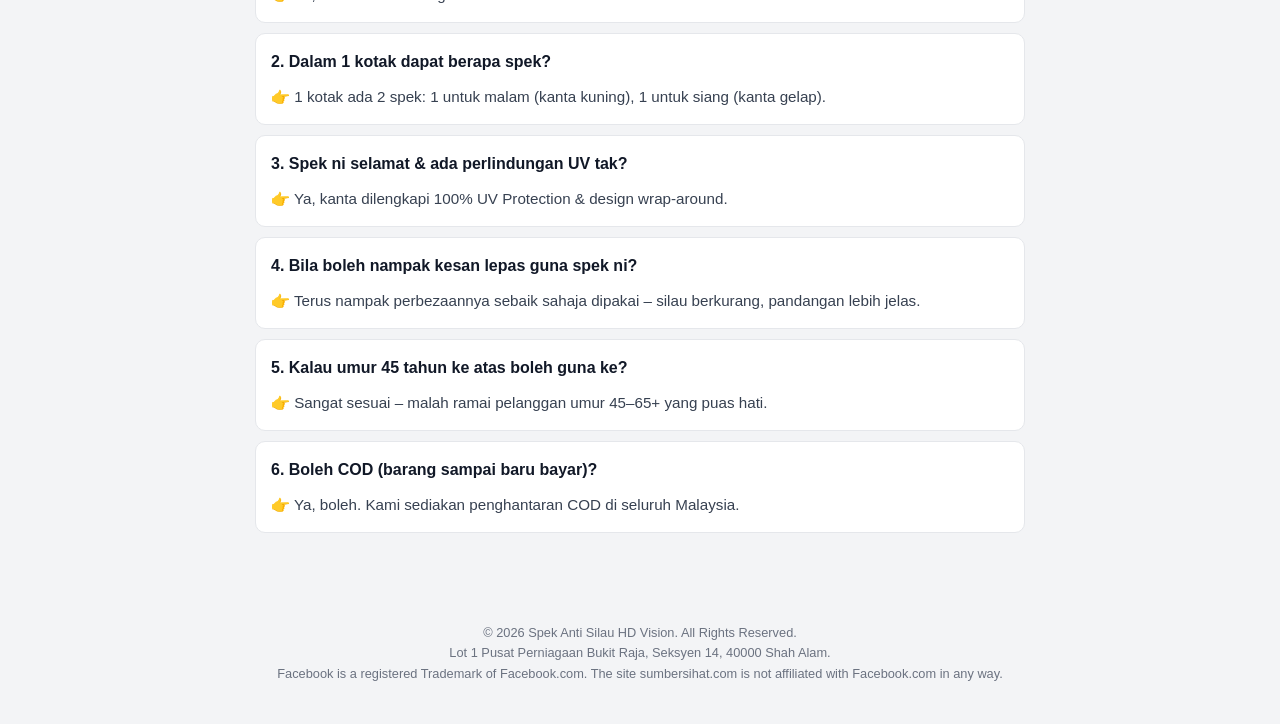
==== commit e3821db8: "tukar ticker jadi map" ====
--- a/spek1/index.html
+++ b/spek1/index.html
@@ -5,7 +5,7 @@
     <meta charset="UTF-8">
     <meta name="viewport" content="width=device-width, initial-scale=1.0">
     <title>Spek Anti Silau HD Vision</title>
-    <link rel="stylesheet" href="assets/css/style.css?v=2.4">
+    <link rel="stylesheet" href="assets/css/style.css?v=2.5">
     <link
         href="https://fonts.googleapis.com/css2?family=Montserrat:wght@400;700;900&family=Karla:wght@400;700&display=swap"
         <!-- Meta Pixel Code -->
@@ -601,58 +601,69 @@
             }
         };
 
-        // ── Social Proof Ticker Logic ──────────────────────────────────
+        // ── Social Proof Ticker Logic (Enhanced Map Mode) ──────────────────────────────────
         const tickerNames = [
-            // Malay Female (70%)
             "Siti Aminah", "Nurul Huda", "Aishah binti Bakar", "Fatimah Zahra", "Aminah Hassan", 
-            "Zulaikha", "Safiyyah", "Khadijah", "Maryam Ibrahim", "Raihana", "Puan Faridah", 
-            "Nor Hanum", "Rohana Mat", "Siti Amirah", "Zaiton", "Hasnah", "Rosnah", 
-            "Azura", "Salmiah", "Suraya", "Nora", "Farah", "Idayu", "Masitah",
-            // Malay Male (30%)
+            "Zulaikha", "Safiyyah", "Khadijah", "Maryam Ibrahim", "Raihana", "Siti Amirah", 
             "Ahmad Fauzi", "Muhammad Ali", "Hassan Jupri", "Dato Razak", "Ibrahim Jusoh", 
-            "Yusuf Mat", "Ismail Daud", "Khalid", "Kamaluddin", "Azman",
-            // Chinese (5%)
-            "Mrs. Lim Wei", "Tan Mei Ling", "Wong Li", "Chan Sook Yee",
-            // Indian (5%)
-            "Mrs. Priya", "Raman Kumar", "Anjali Devi", "Suresh"
+            "Kamaluddin", "Azman", "Nur Aini", "Zarina", "Noraini", "Sakinah", "Mrs. Lim Wei", 
+            "Tan Mei Ling", "Wong Li", "Chan Sook Yee", "Mrs. Priya", "Raman Kumar", "Anjali Devi"
         ];
 
+        const tickerLocations = [
+            "Petaling Jaya, Selangor", "Shah Alam, Selangor", "Kota Bharu, Kelantan", 
+            "Johor Bahru, Johor", "Ayer Keroh, Melaka", "Georgetown, Penang", 
+            "Kuching, Sarawak", "Kota Kinabalu, Sabah", "Ipoh, Perak", 
+            "Kuantan, Pahang", "Seremban, N. Sembilan", "Alor Setar, Kedah",
+            "Batu Pahat, Johor", "Miri, Sarawak", "Kangar, Perlis", "Rawang, Selangor"
+        ];
+
+        const mapPinSvg = `<svg width="38" height="38" viewBox="0 0 24 24" fill="none" xmlns="http://www.w3.org/2000/svg">
+            <path d="M12 21C16 17.5 19 14.4183 19 11C19 7.13401 15.866 4 12 4C8.13401 4 5 7.13401 5 11C5 14.4183 8 17.5 12 21Z" fill="#EF4444" stroke="white" stroke-width="1.5" stroke-linejoin="round"/>
+            <circle cx="12" cy="11" r="2.5" fill="white"/>
+        </svg>`;
+
         const tickerListData = [];
-        for (let i = 0; i < 15; i++) {
+        const numItems = 15;
+        for (let i = 0; i < numItems; i++) {
             const randomName = tickerNames[Math.floor(Math.random() * tickerNames.length)];
-            const randomMin = Math.floor(Math.random() * 15);
-            const randomSec = Math.floor(Math.random() * 60).toString().padStart(2, '0');
-            const randomMsec = Math.floor(Math.random() * 10);
+            const randomLoc = tickerLocations[Math.floor(Math.random() * tickerLocations.length)];
+            const initialTime = Math.floor(Math.random() * 900) + 60;
             
             tickerListData.push({
+                idx: i,
                 name: randomName,
-                timer: `00:${randomMin.toString().padStart(2, '0')}:${randomSec}.${randomMsec}`,
+                location: randomLoc,
+                timeLeft: initialTime,
                 isRepeat: Math.random() > 0.7
             });
         }
 
         const tickerEl = document.getElementById('socialTicker');
         
+        function formatTickerTime(seconds) {
+            const m = Math.floor(seconds / 60);
+            const s = Math.floor(seconds % 60);
+            const ms = Math.floor((seconds % 1) * 10);
+            return `00:${m.toString().padStart(2, '0')}:${s.toString().padStart(2, '0')}.${ms}`;
+        }
+
         function populateTicker() {
             let html = '';
-            // Triple the list for seamless overflow scroll
             const fullList = [...tickerListData, ...tickerListData, ...tickerListData];
             fullList.forEach((item, idx) => {
-                const avatarId = (idx % 10) + 1; // 1-10
                 html += `
                     <div class="ticker-row">
                         <div class="ticker-avatars">
-                            <img src="https://i.pravatar.cc/100?u=${idx}" alt="User">
-                            <img src="https://i.pravatar.cc/100?u=${idx+10}" alt="User">
-                            <img src="https://i.pravatar.cc/100?u=${idx+20}" alt="User">
+                            ${mapPinSvg}
                         </div>
                         <div class="ticker-info">
-                            <div class="ticker-name">${item.name}</div>
+                            <div class="ticker-name">${item.name} <span style="font-weight:400; font-size:0.75rem; color:#6b7280;">• ${item.location}</span></div>
                             ${item.isRepeat ? '<div class="ticker-badge">Repeat customer</div>' : '<div class="ticker-badge" style="color:#10b981;border-color:#dcfce7;">Verified buyer</div>'}
                         </div>
                         <div class="ticker-urgency">
                             <span class="urgency-label">Ending soon</span>
-                            <span class="urgency-timer">${item.timer}</span>
+                            <span class="urgency-timer" data-id="${idx}">${formatTickerTime(item.timeLeft)}</span>
                         </div>
                         <div class="ticker-cta">
                             <a href="#order-form" class="btn-ticker-buy">Buy Now</a>
@@ -661,10 +672,24 @@
                 `;
             });
             tickerEl.innerHTML = html;
-            tickerEl.style.animation = `ticker-slide ${tickerListData.length * 3}s linear infinite`;
+            tickerEl.style.animation = `ticker-slide ${numItems * 1}s linear infinite`;
         }
 
+        function updateTickers() {
+            tickerListData.forEach(item => {
+                if (item.timeLeft > 0) item.timeLeft -= 0.1;
+                else item.timeLeft = Math.floor(Math.random() * 900) + 60;
+            });
+            const timerEls = document.querySelectorAll('.urgency-timer');
+            timerEls.forEach(el => {
+                const idx = parseInt(el.dataset.id);
+                const item = tickerListData[idx % numItems];
+                el.textContent = formatTickerTime(item.timeLeft);
+            });
+        }
+
         populateTicker();
+        setInterval(updateTickers, 100);
 
         // ── Anti-Copy & Shield Protection ──────────────────────────────
         document.addEventListener('contextmenu', e => e.preventDefault());
--- a/spek1/assets/css/style.css
+++ b/spek1/assets/css/style.css
@@ -553,22 +553,16 @@
 .ticker-avatars {
   display: flex;
   align-items: center;
-  position: relative;
-  width: 55px;
+  justify-content: center;
+  width: 45px;
   flex-shrink: 0;
 }
 
 .ticker-avatars img {
-  width: 32px;
-  height: 32px;
-  border-radius: 50%;
-  border: 2px solid #fff;
-  background: #eee;
-  object-fit: cover;
-}
-
-.ticker-avatars img:nth-child(2) { margin-left: -15px; }
-.ticker-avatars img:nth-child(3) { margin-left: -15px; }
+  width: 38px;
+  height: 38px;
+  object-fit: contain;
+}
 
 .ticker-info {
   flex-grow: 1;
@@ -633,13 +627,6 @@
 }
 
 @keyframes ticker-slide {
-  0% { transform: translateY(0); }
-  10% { transform: translateY(0); }
-  20% { transform: translateY(-70px); }
-  35% { transform: translateY(-70px); }
-  45% { transform: translateY(-140px); }
-  60% { transform: translateY(-140px); }
-  70% { transform: translateY(-210px); }
-  85% { transform: translateY(-210px); }
-  95% { transform: translateY(-280px); }
-}
+  from { transform: translateY(0); }
+  to { transform: translateY(-1050px); } /* 15 items * 70px = 1050px */
+}
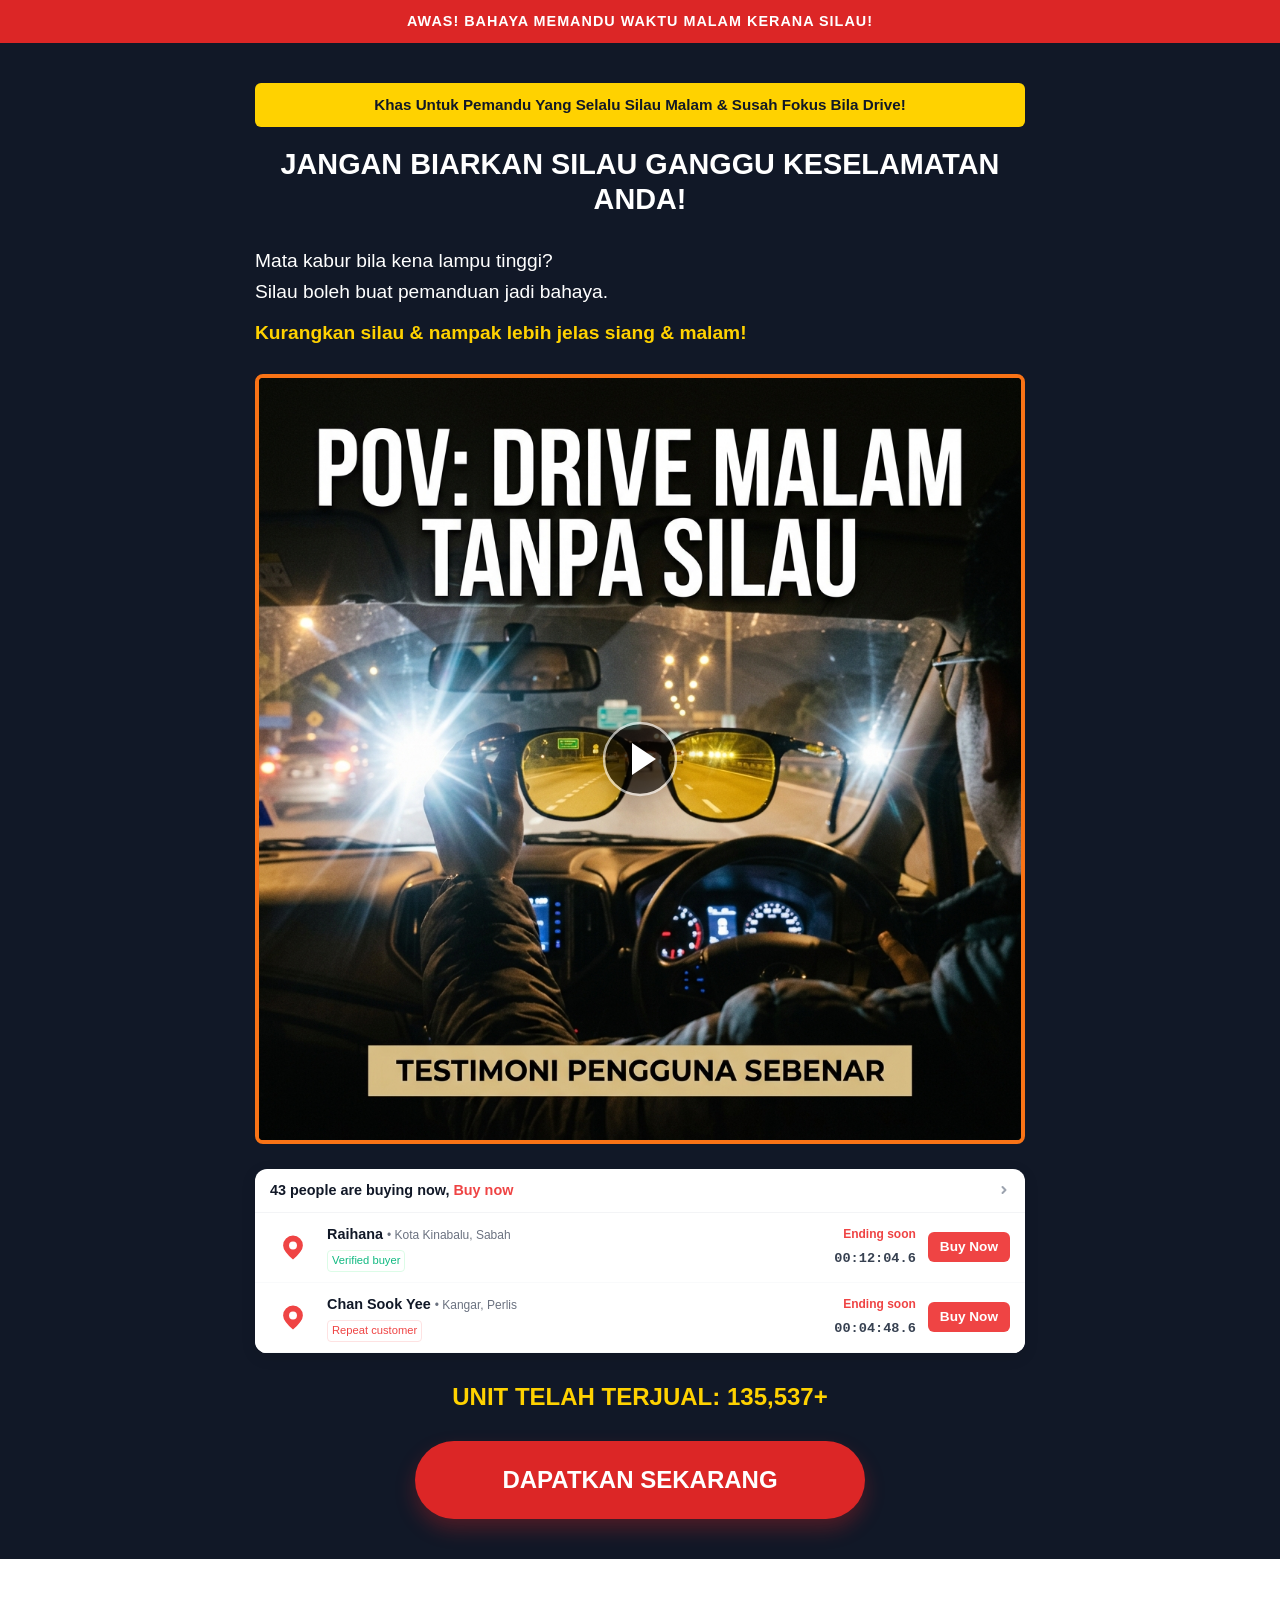
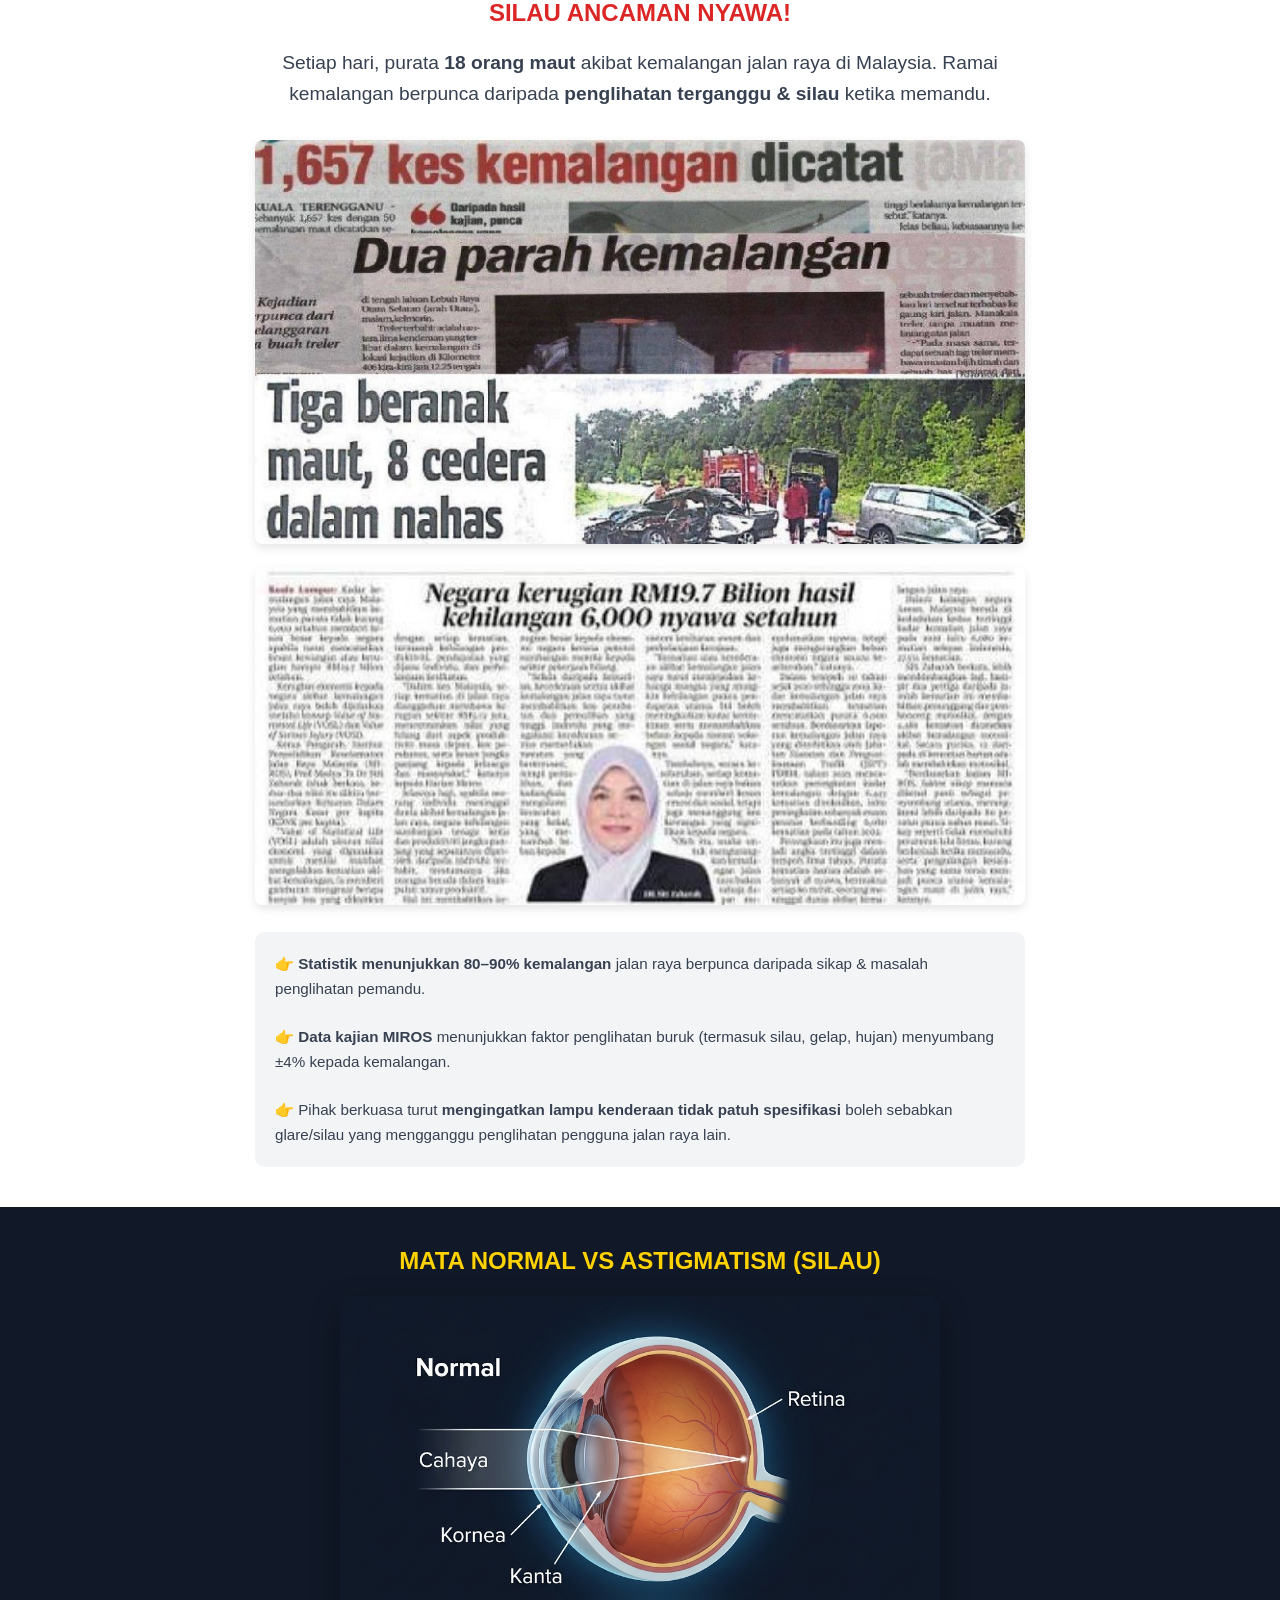
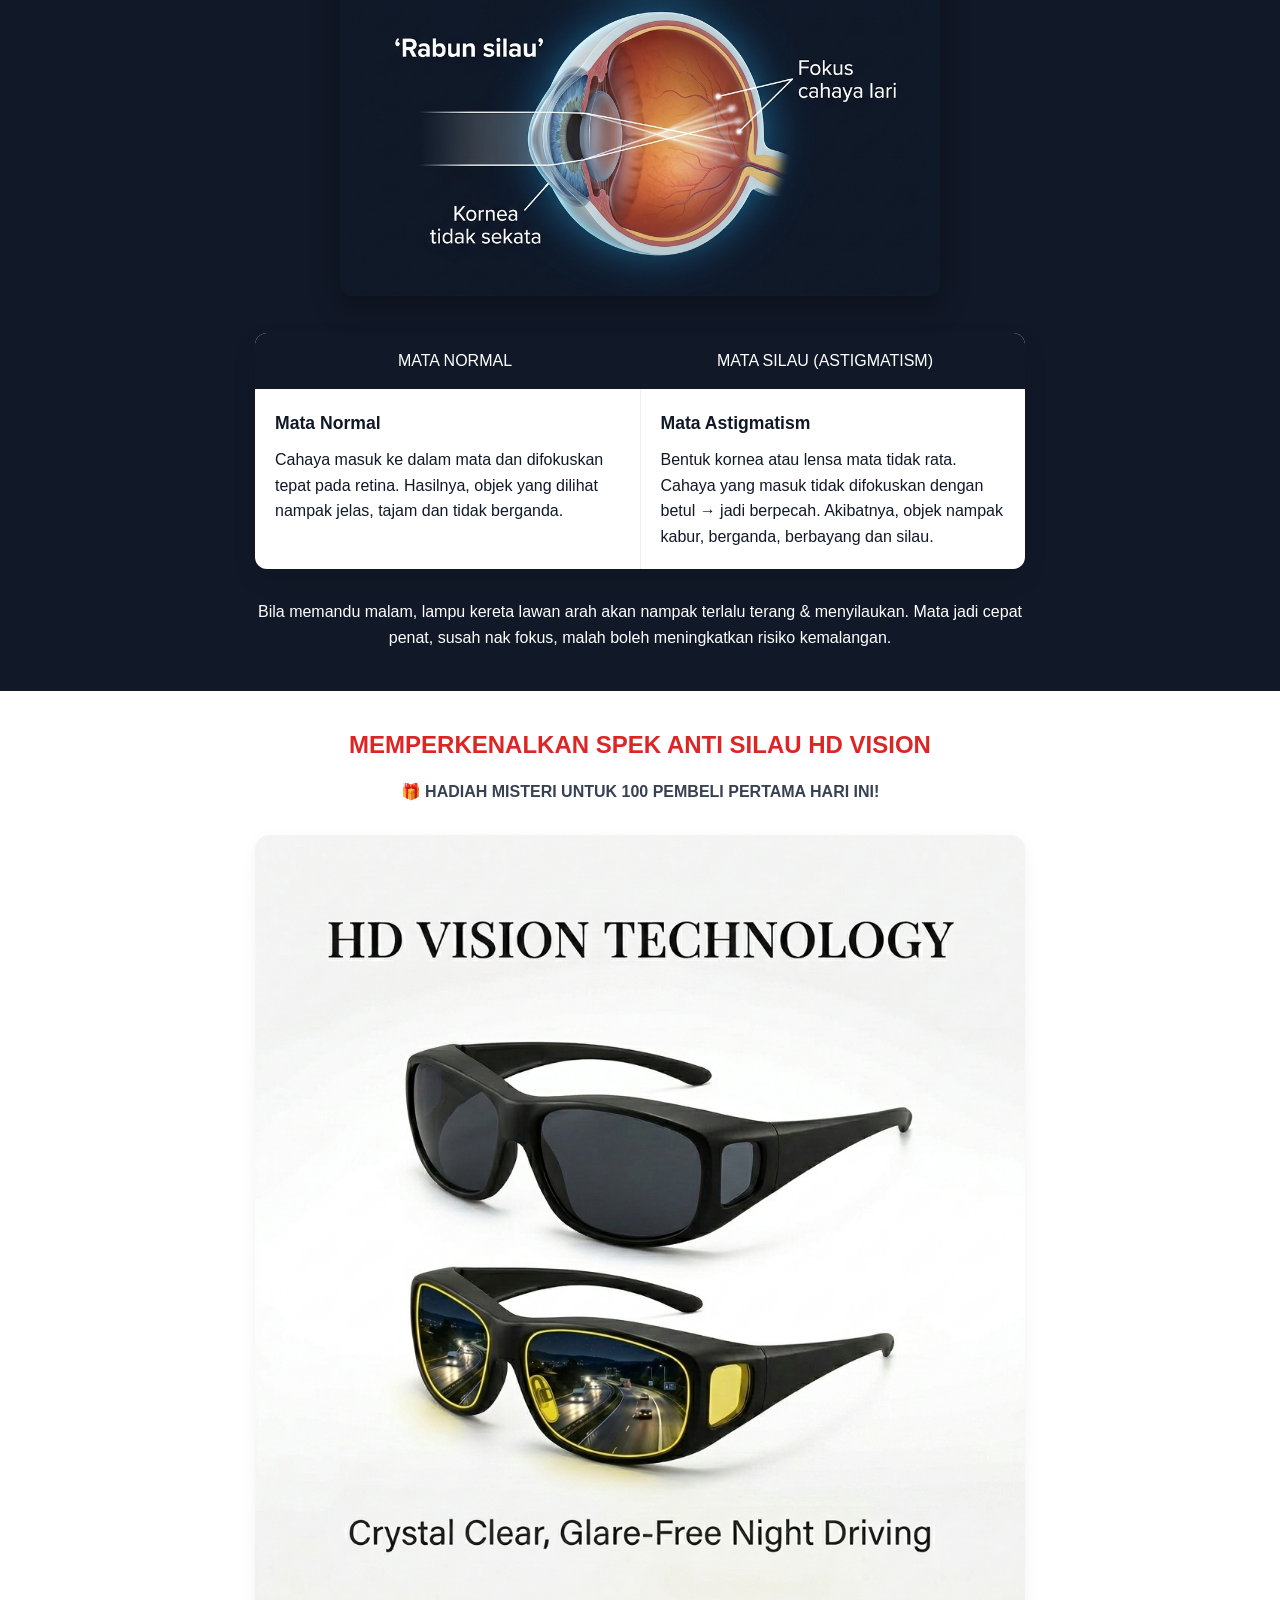
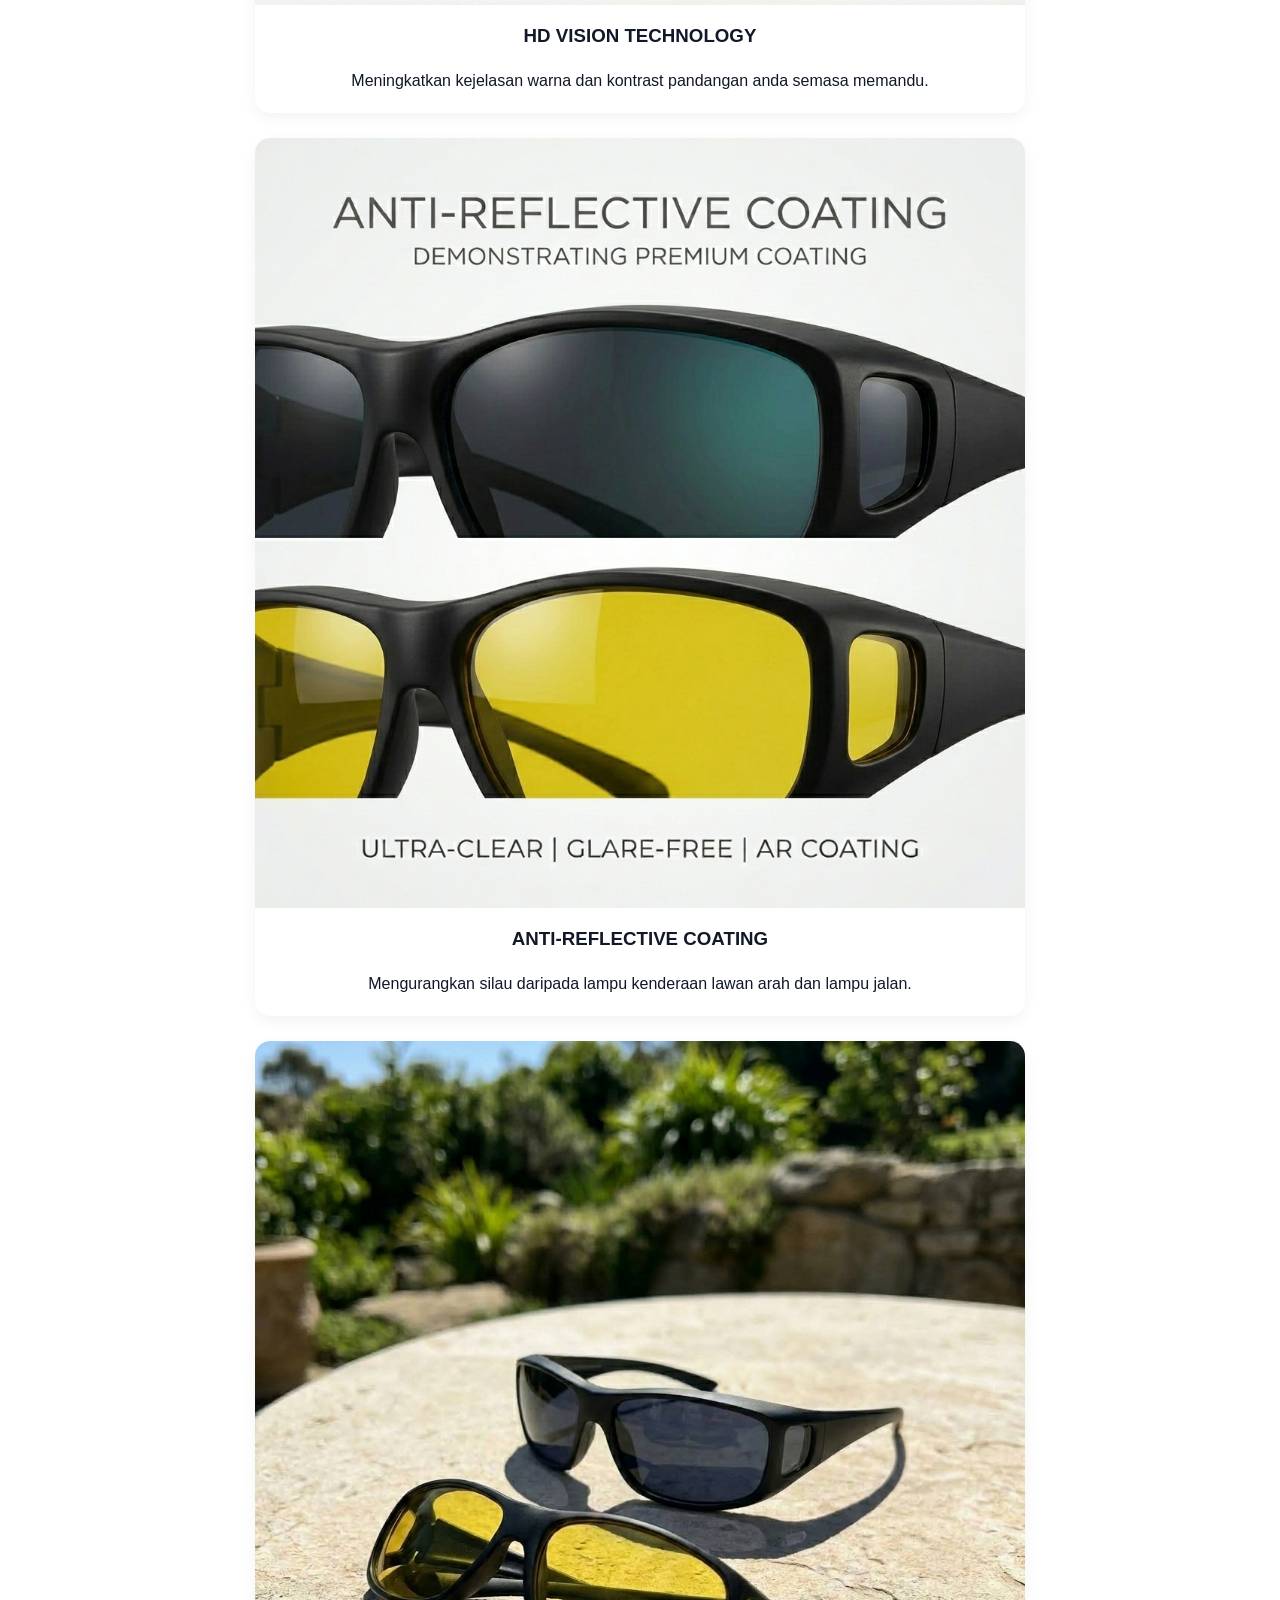
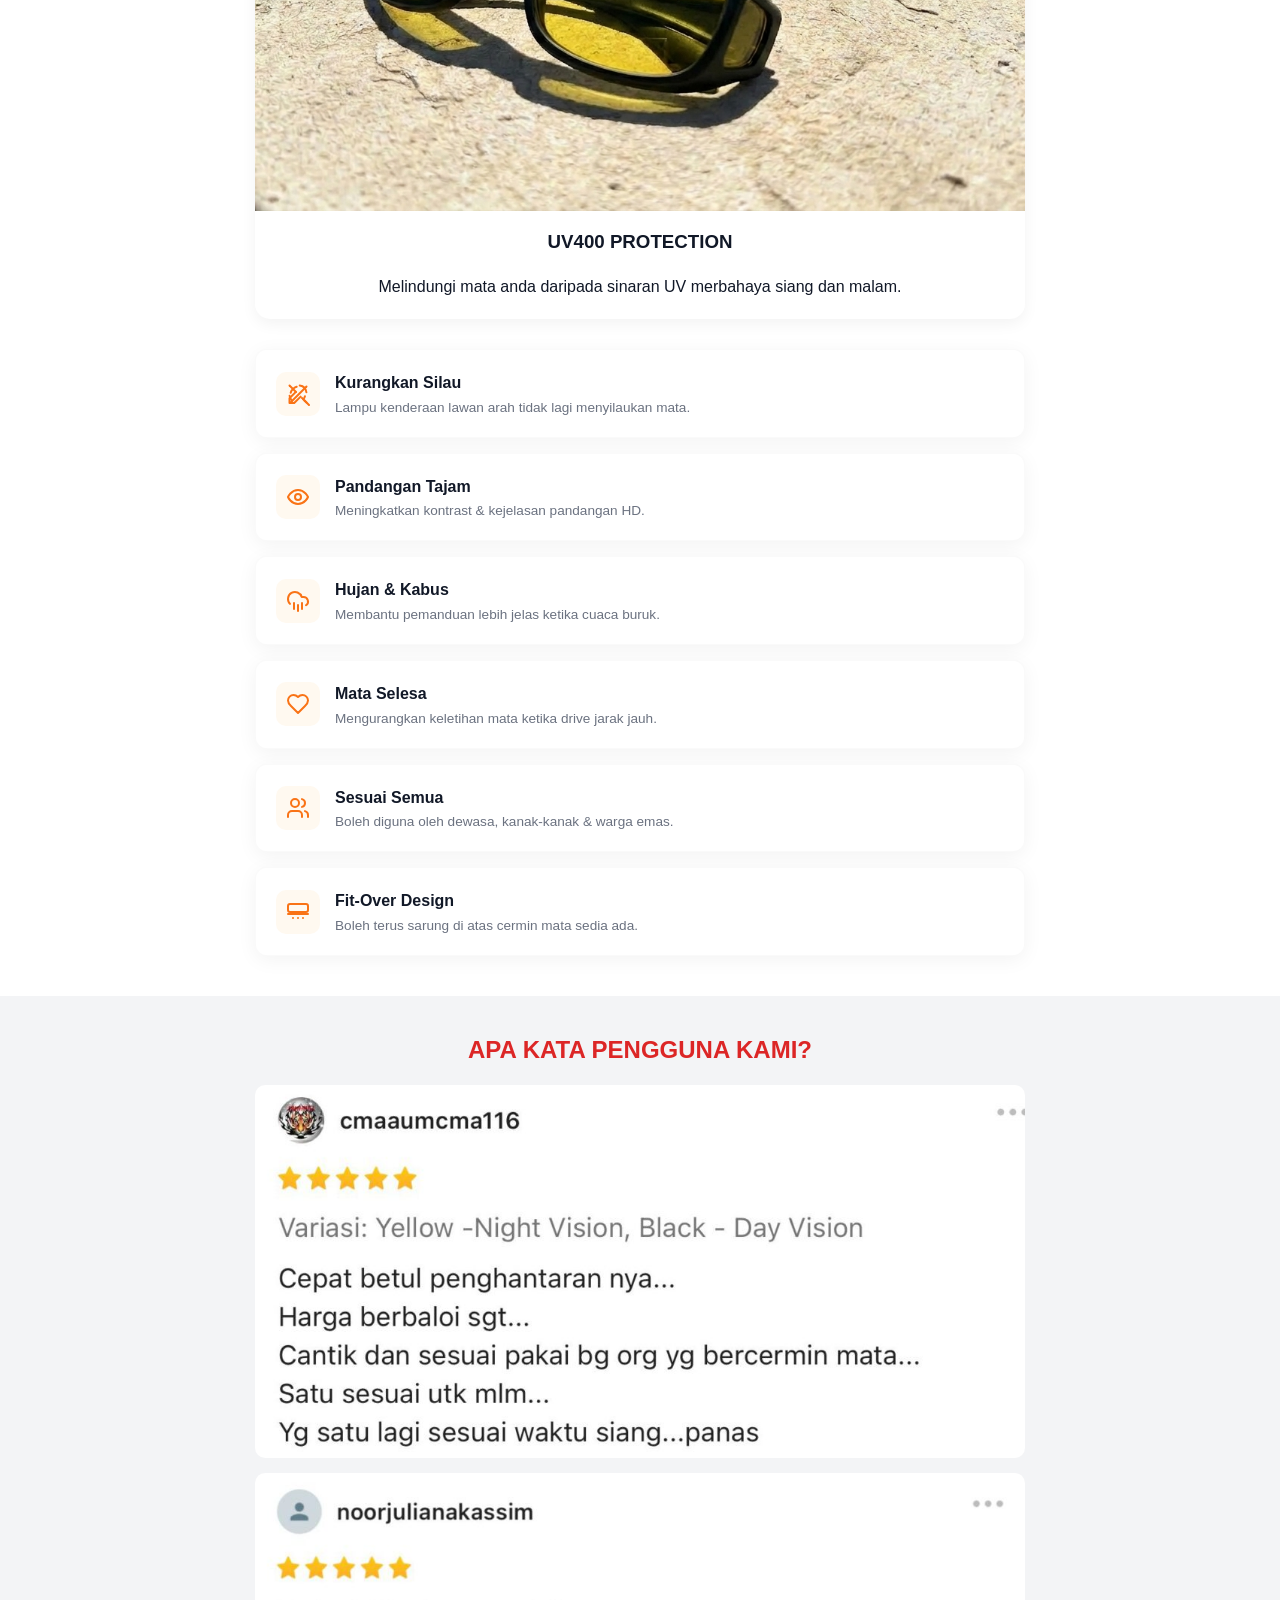
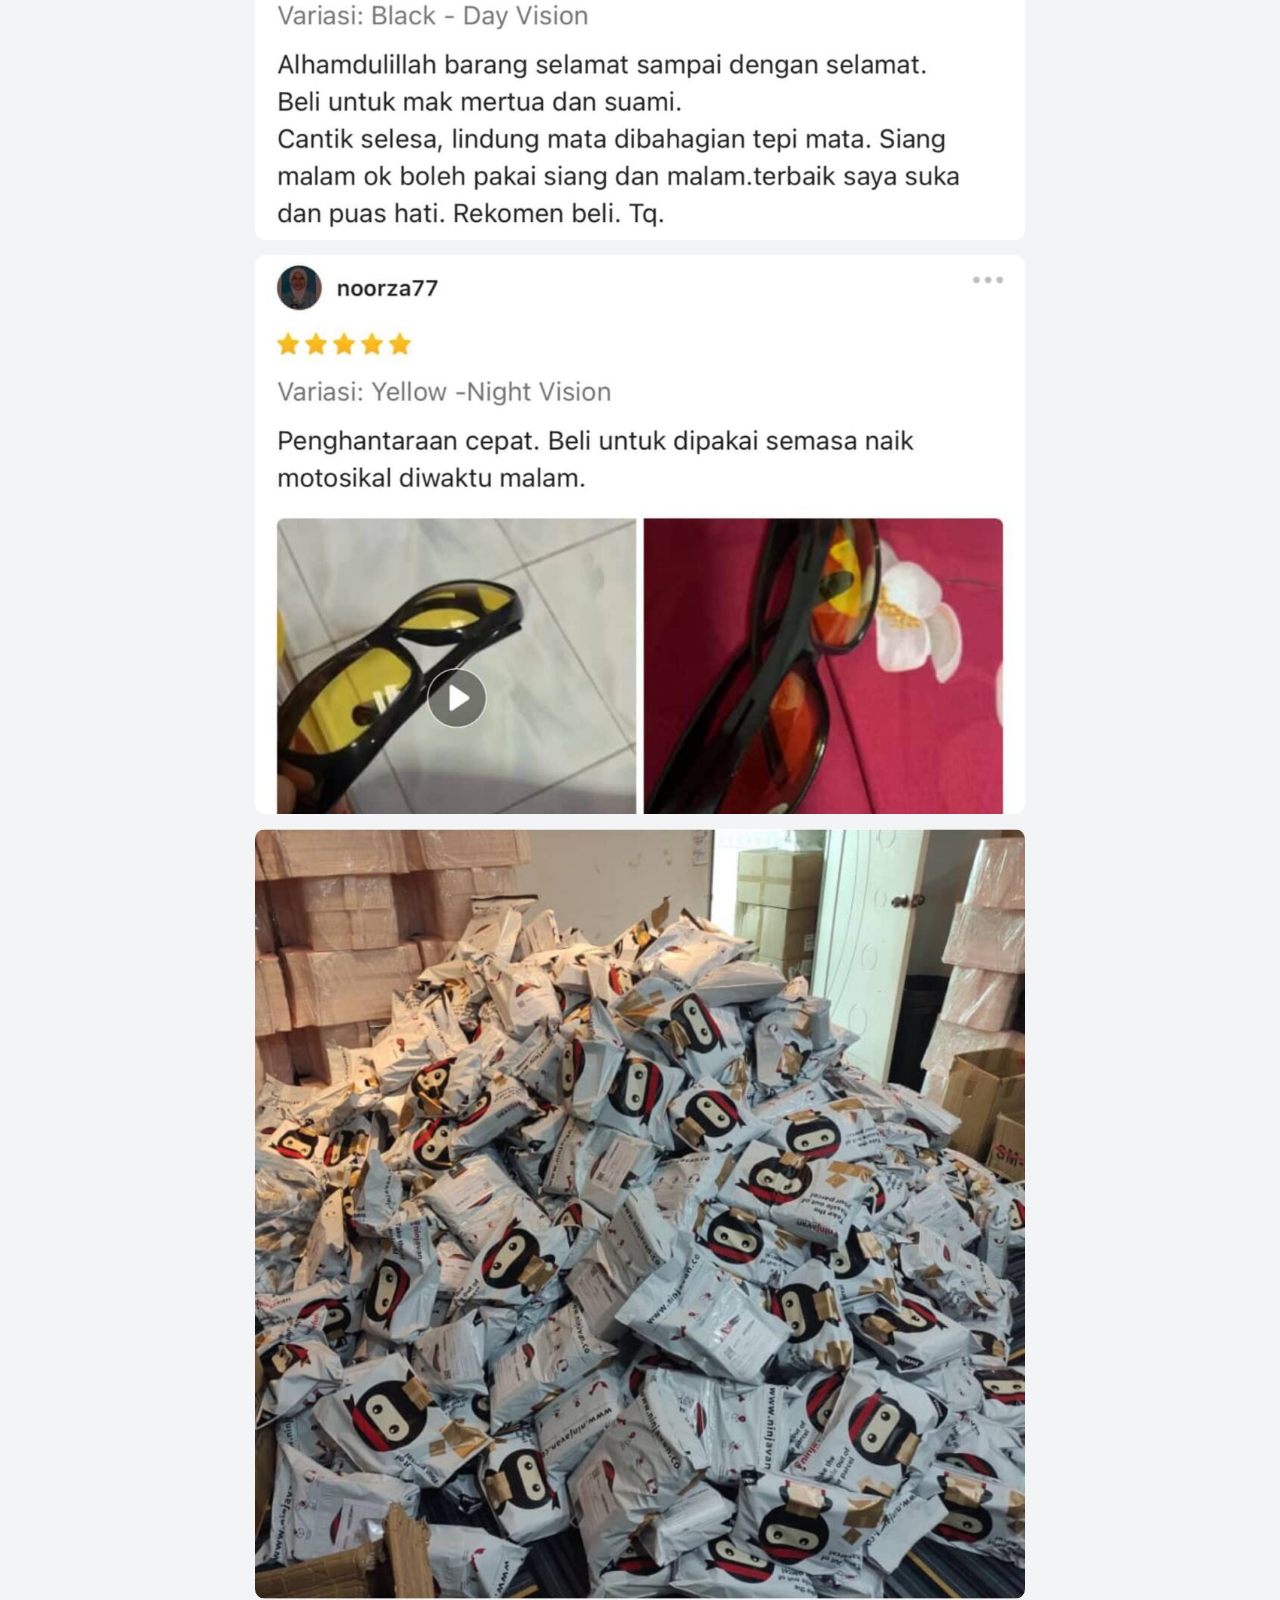
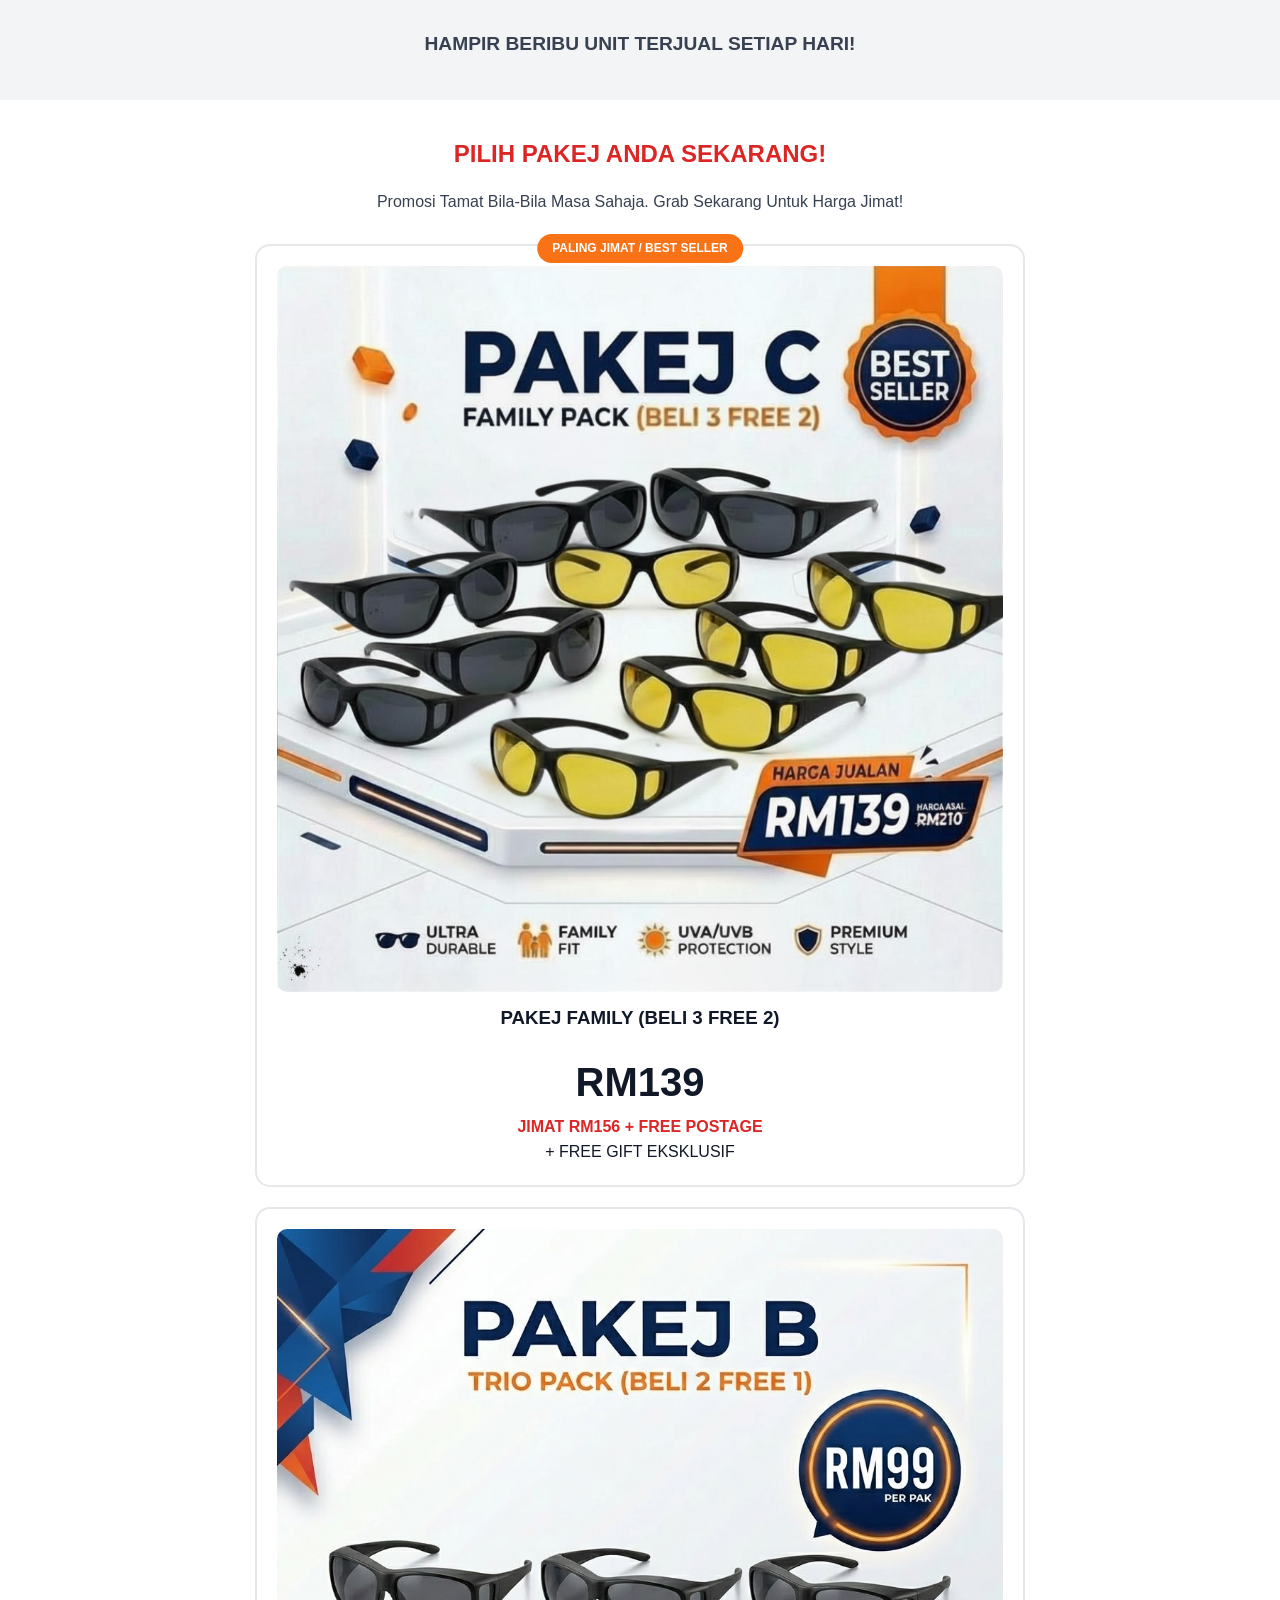
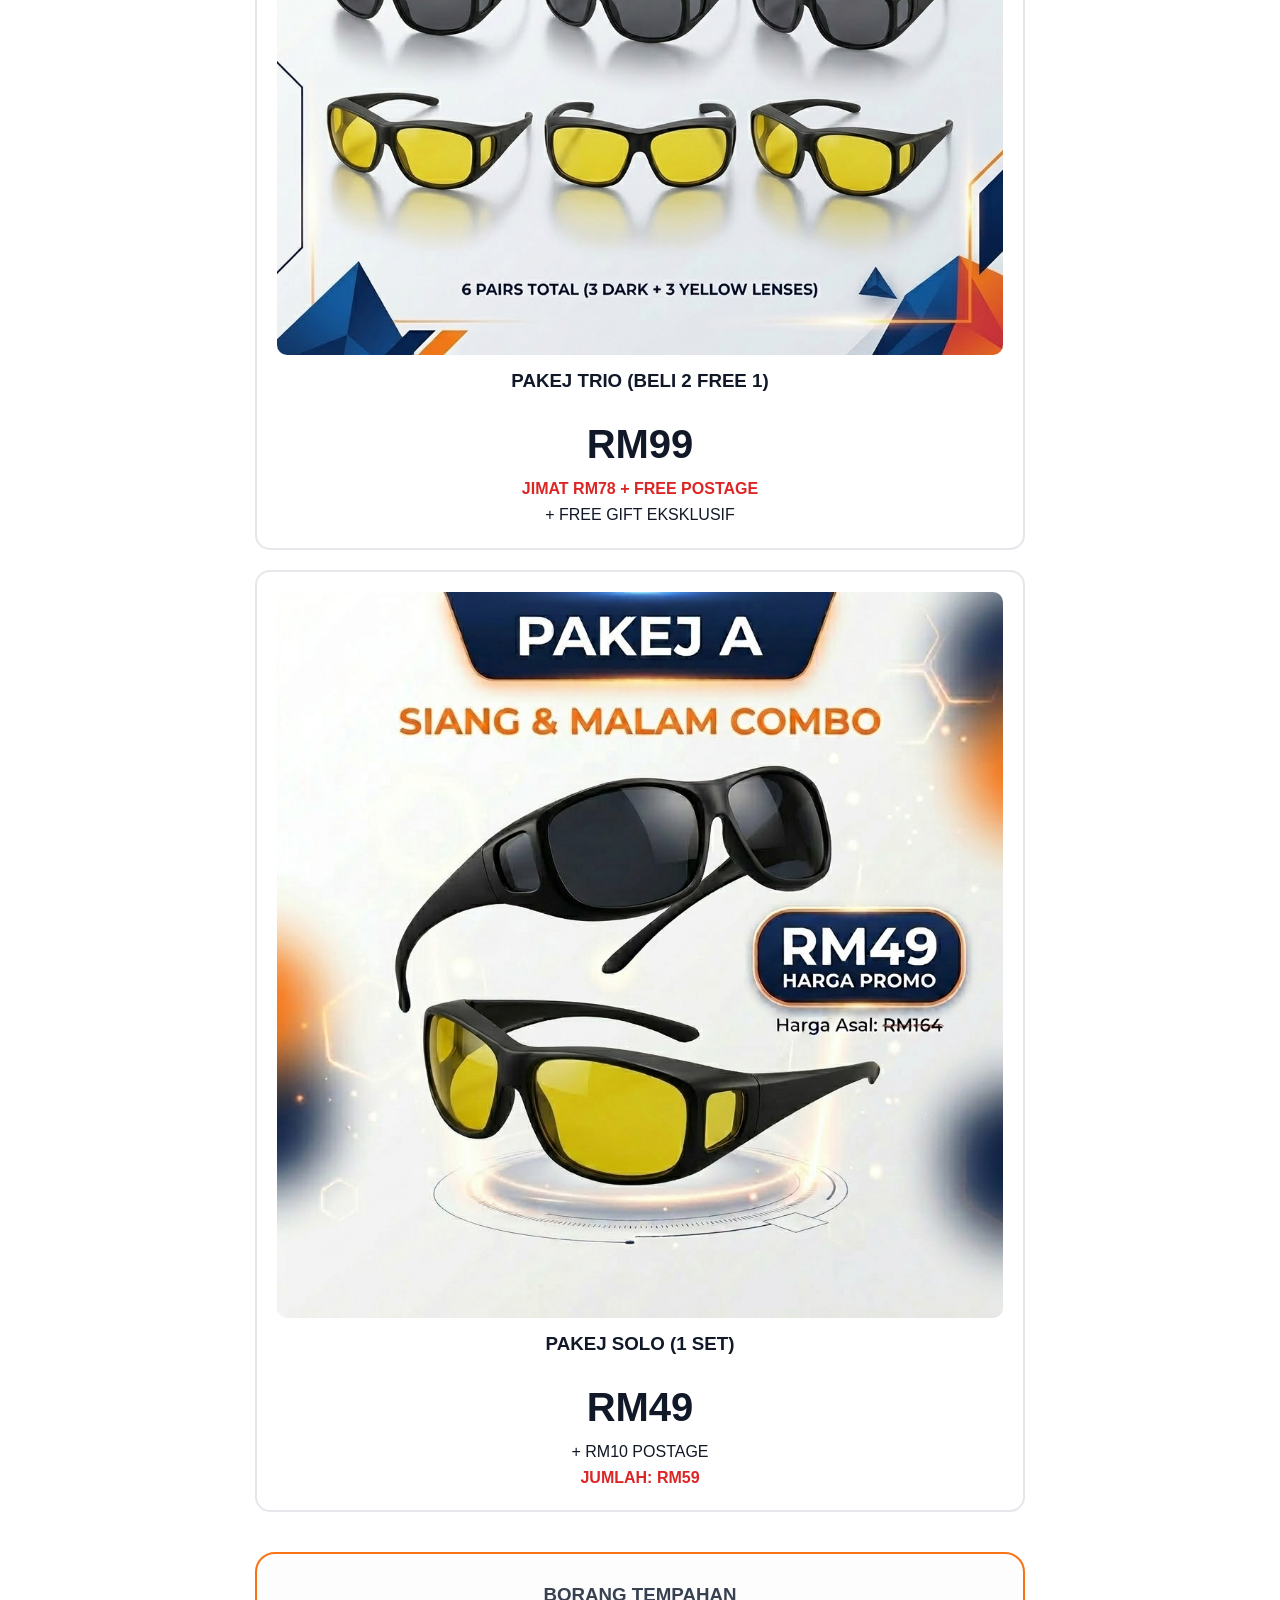
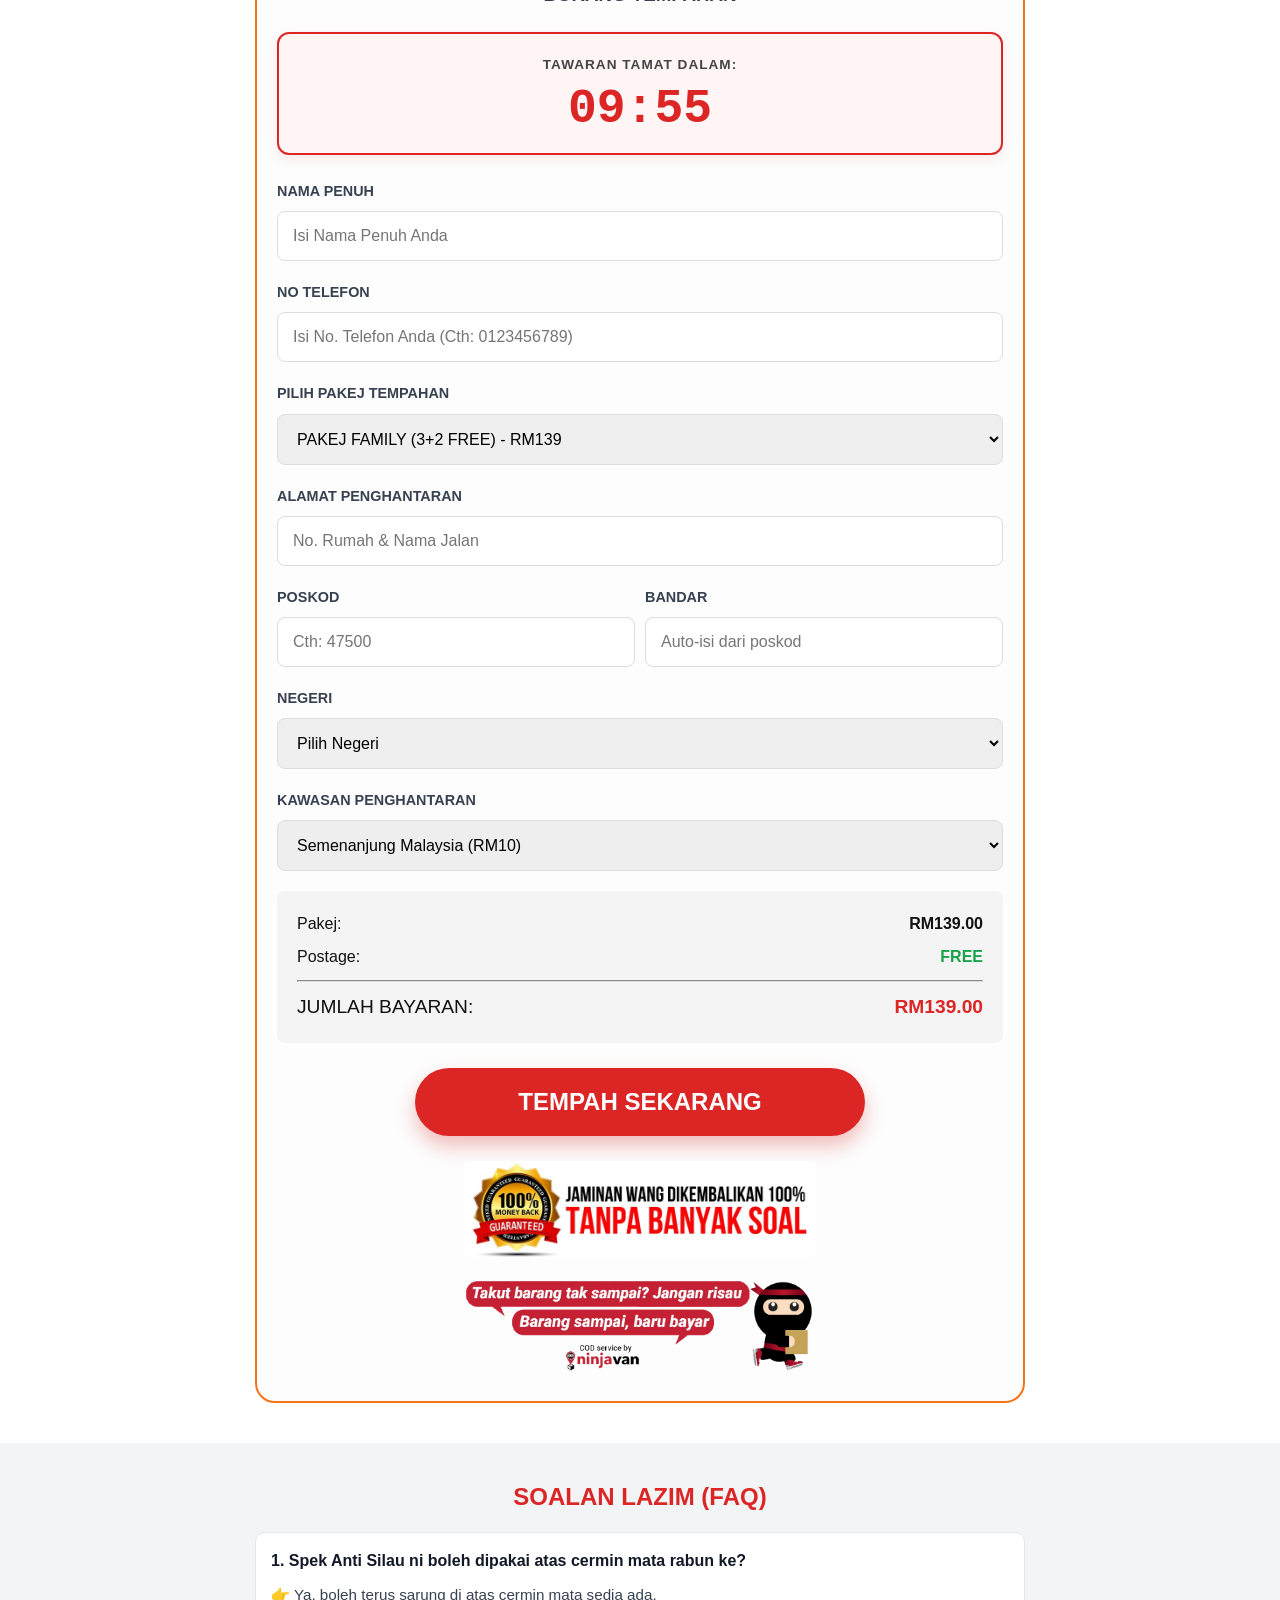
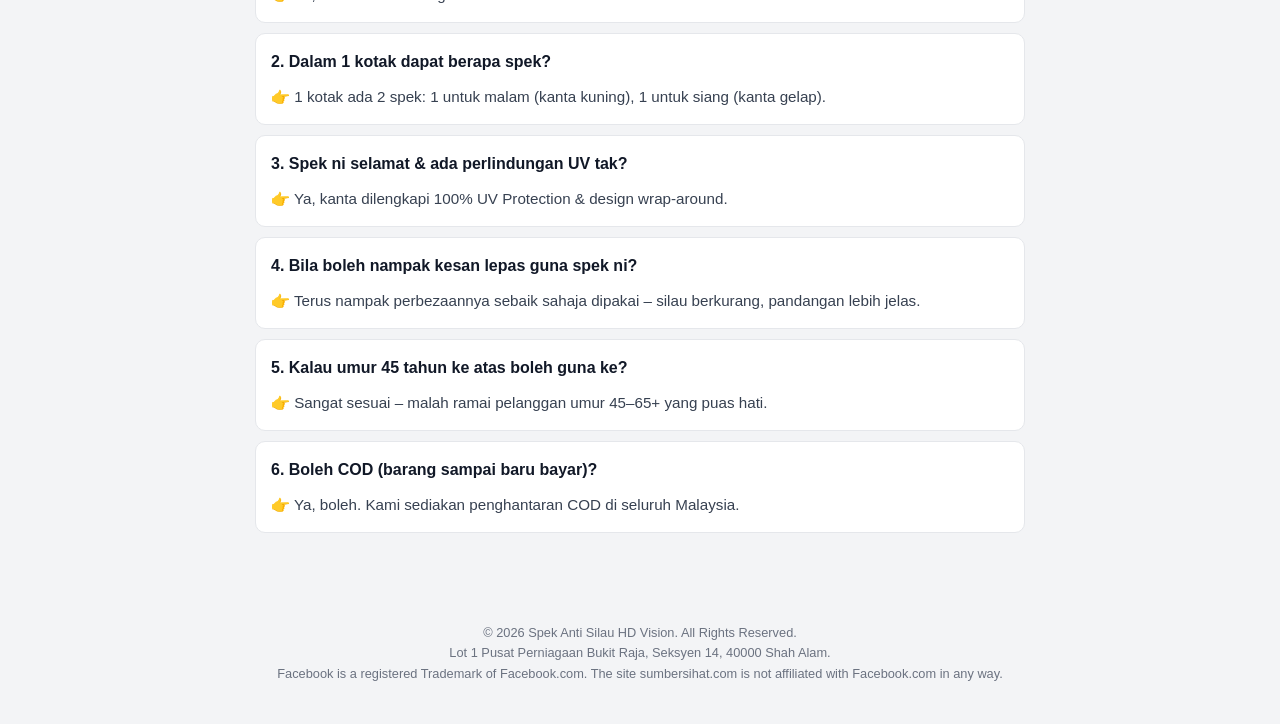
==== commit 4d52227e: "buyers randomly naik" ====
--- a/spek1/index.html
+++ b/spek1/index.html
@@ -67,8 +67,8 @@
 
             <!-- Social Proof Ticker -->
             <div class="social-proof-wrapper">
-                <div class="social-proof-header">
-                    <span>80 people are buying now, <mark>Join now</mark></span>
+                <div class="social-proof-header" onclick="document.getElementById('order-form').scrollIntoView({behavior: 'smooth'})" style="cursor: pointer;">
+                    <span><span id="visitorCount">43</span> people are buying now, <mark>Buy now</mark></span>
                     <svg width="12" height="12" viewBox="0 0 12 12" fill="none" xmlns="http://www.w3.org/2000/svg"><path d="M4.5 9L7.5 6L4.5 3" stroke="#9CA3AF" stroke-width="2" stroke-linecap="round" stroke-linejoin="round"/></svg>
                 </div>
                 <div class="social-proof-ticker">
@@ -691,6 +691,22 @@
         populateTicker();
         setInterval(updateTickers, 100);
 
+        // ── Dynamic Visitor Count Logic ──────────────────────────────
+        let currentVisitors = 43;
+        const maxVisitors = 127;
+        const visitorCountEl = document.getElementById('visitorCount');
+
+        function updateVisitorCount() {
+            if (currentVisitors < maxVisitors) {
+                // Randomly increase by 1-3 people
+                currentVisitors += Math.floor(Math.random() * 3) + 1;
+                if (currentVisitors > maxVisitors) currentVisitors = maxVisitors;
+                visitorCountEl.textContent = currentVisitors;
+            }
+        }
+        // Update every 3-8 seconds
+        setInterval(updateVisitorCount, Math.floor(Math.random() * 5000) + 3000);
+
         // ── Anti-Copy & Shield Protection ──────────────────────────────
         document.addEventListener('contextmenu', e => e.preventDefault());
         document.addEventListener('keydown', function (e) {
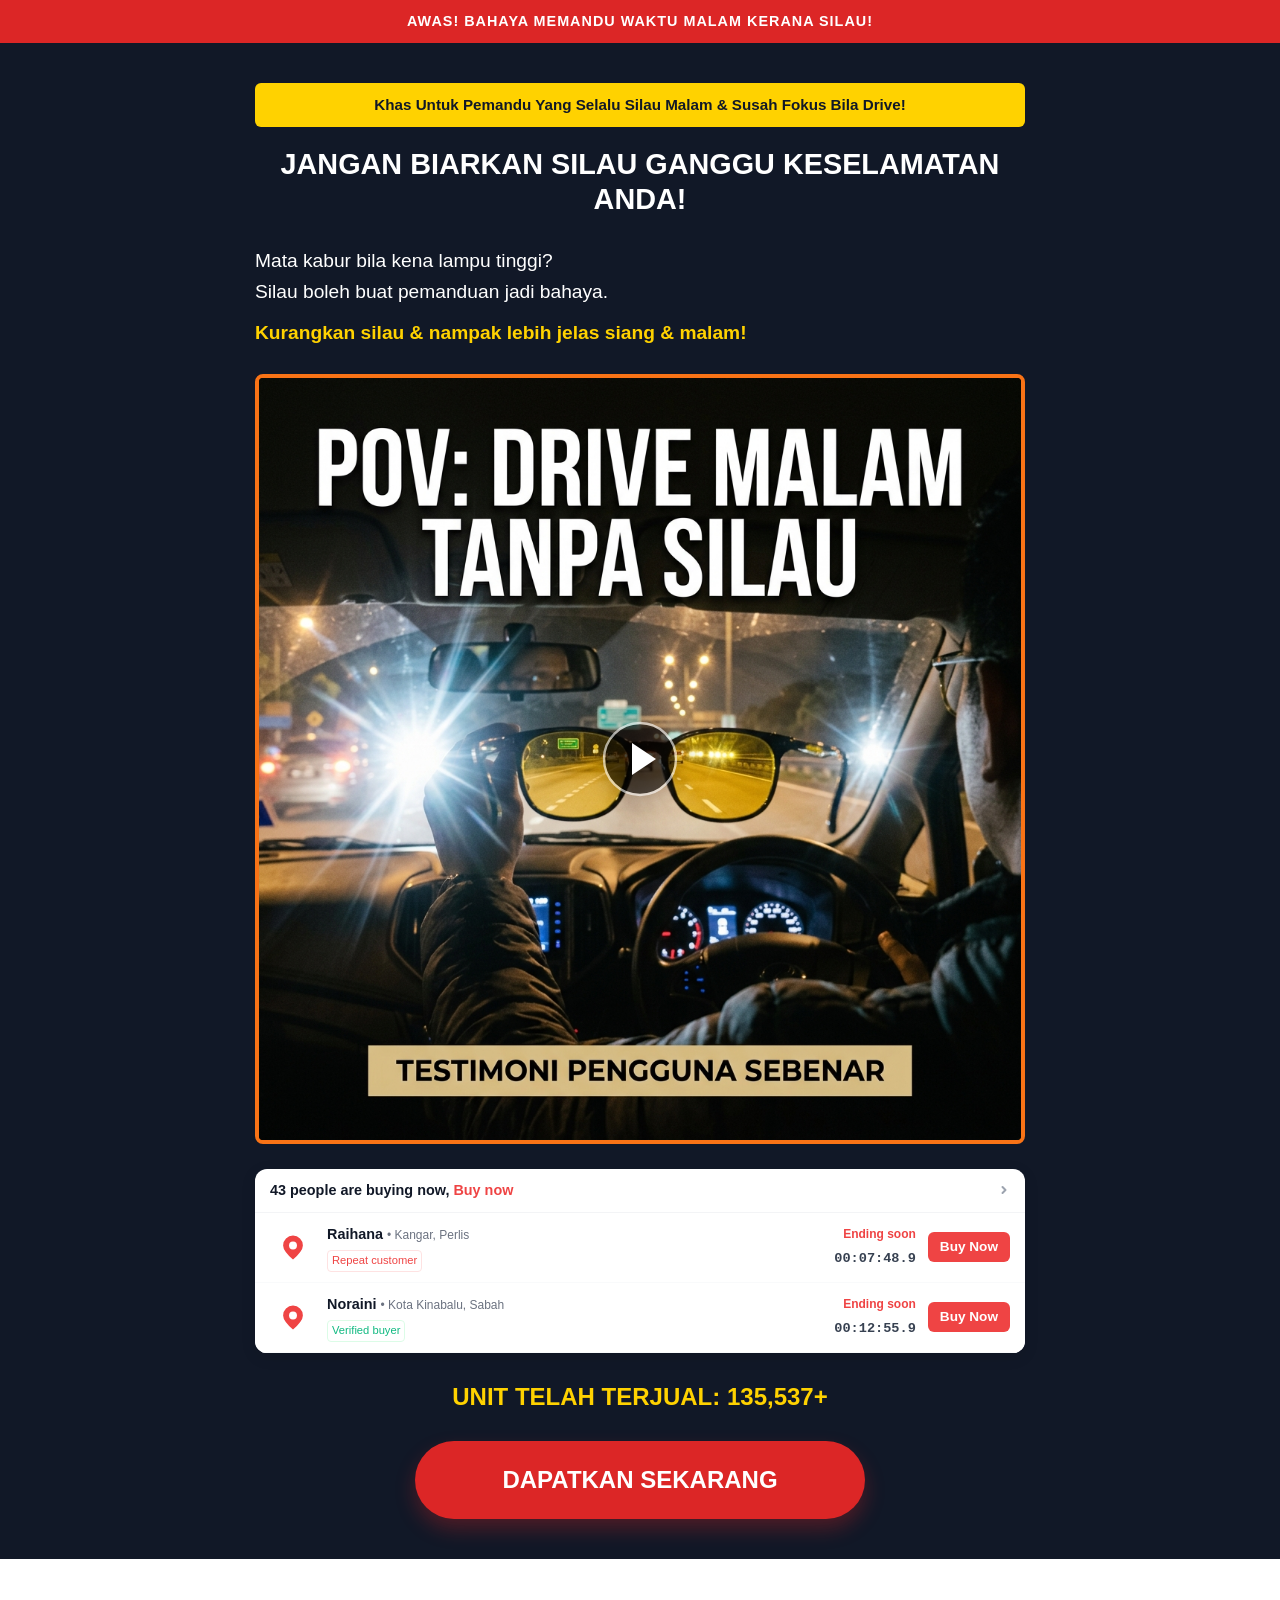
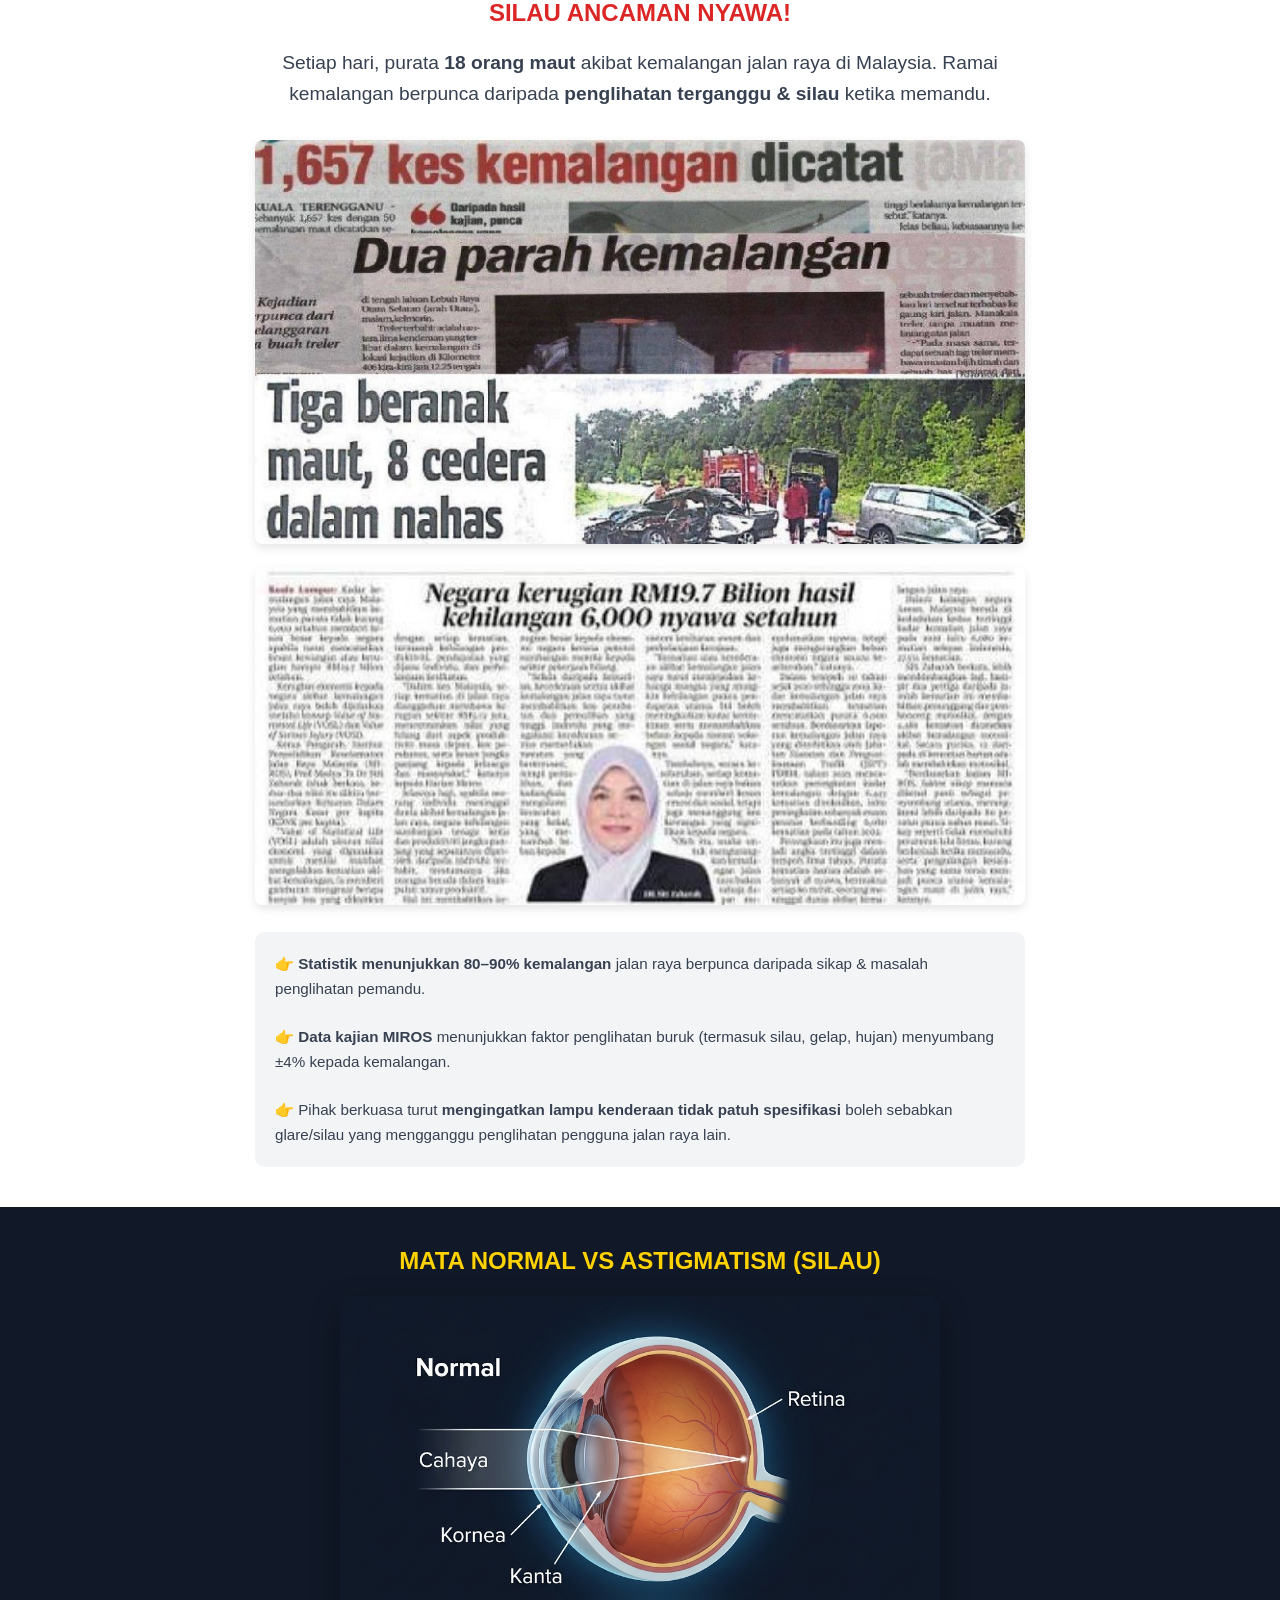
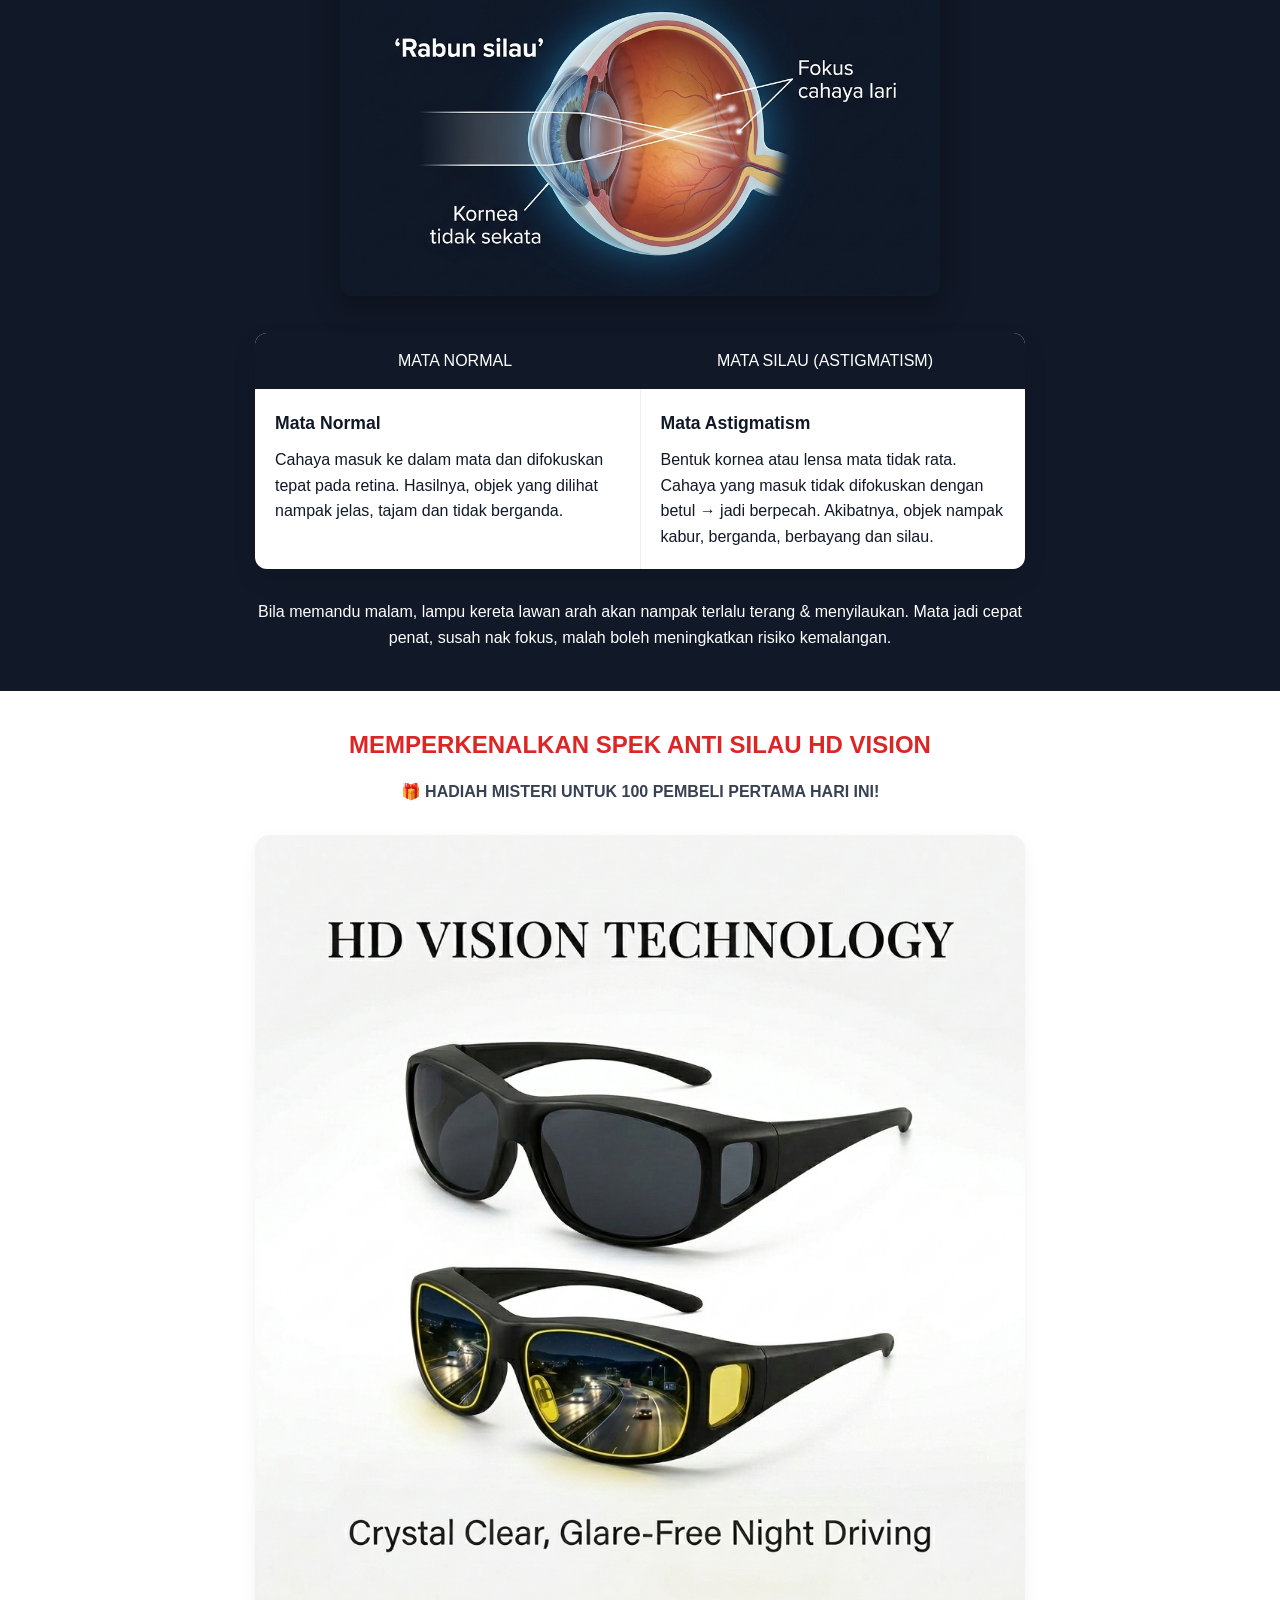
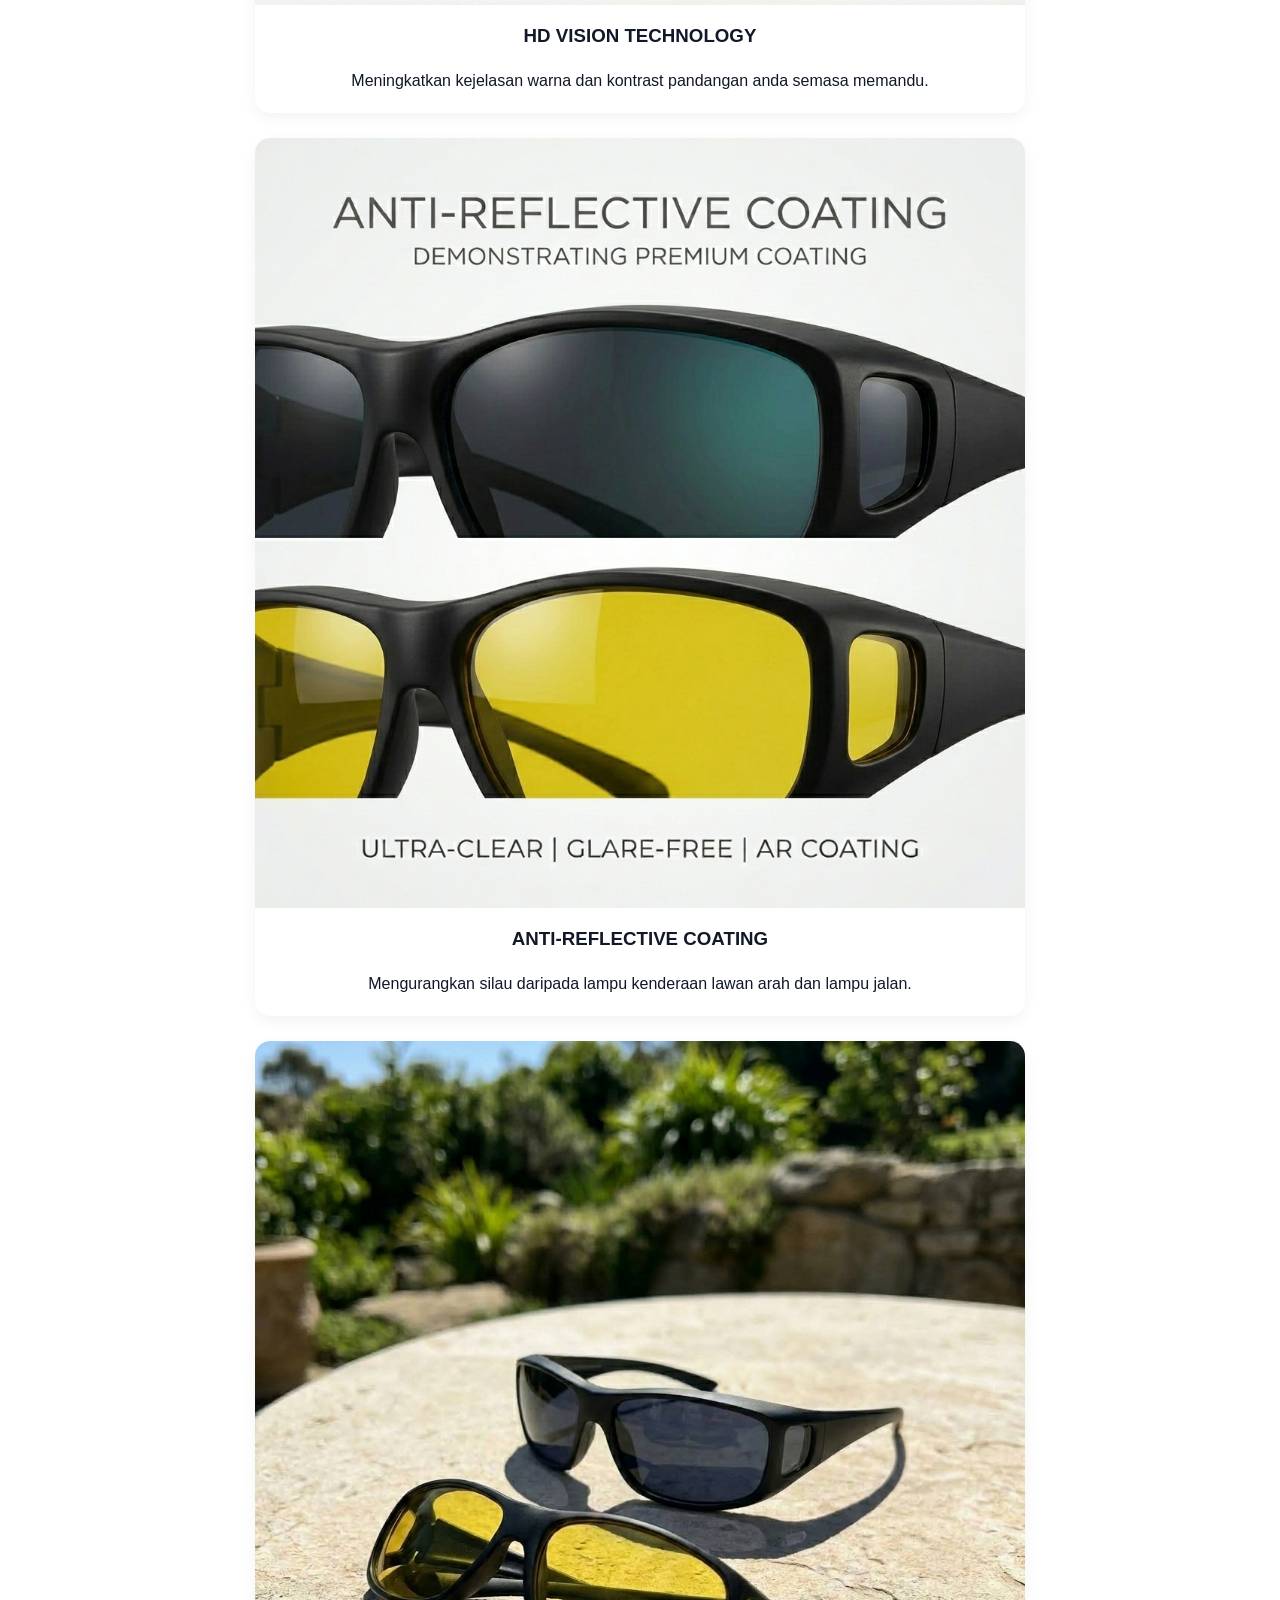
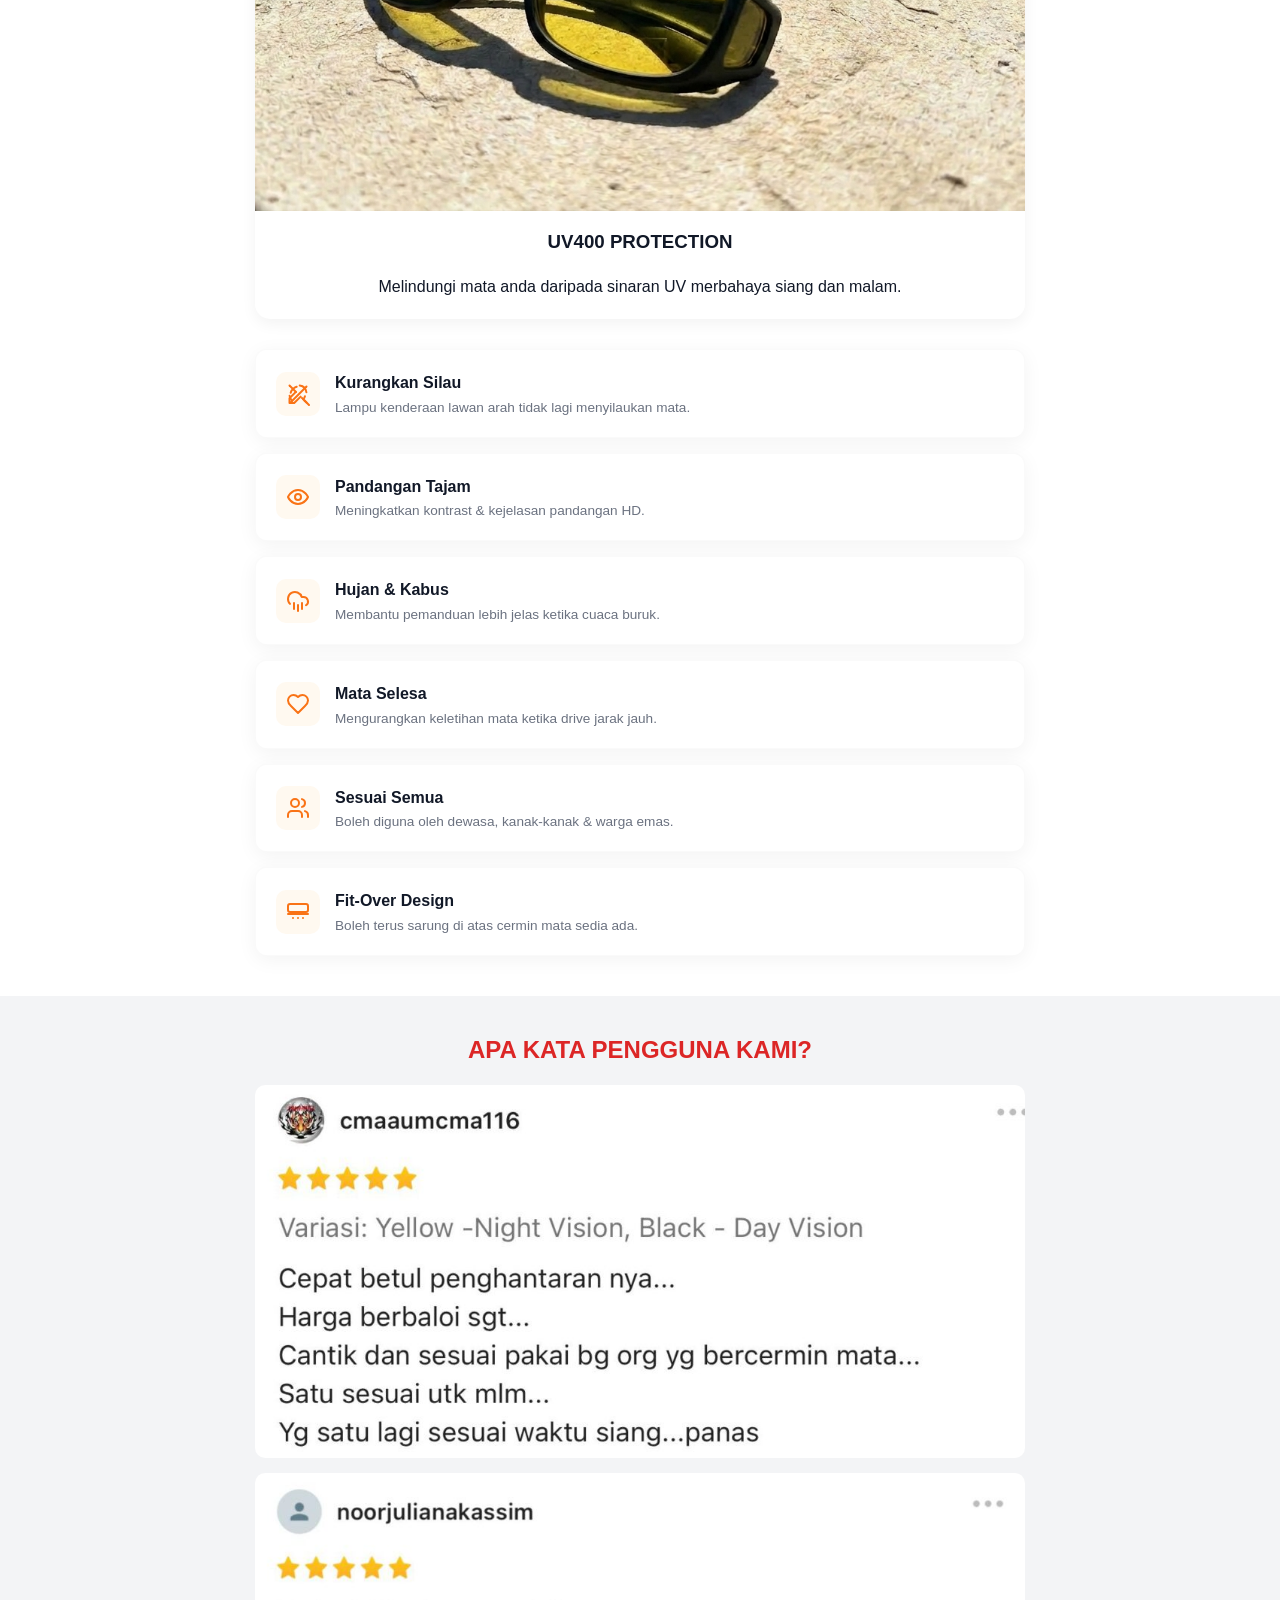
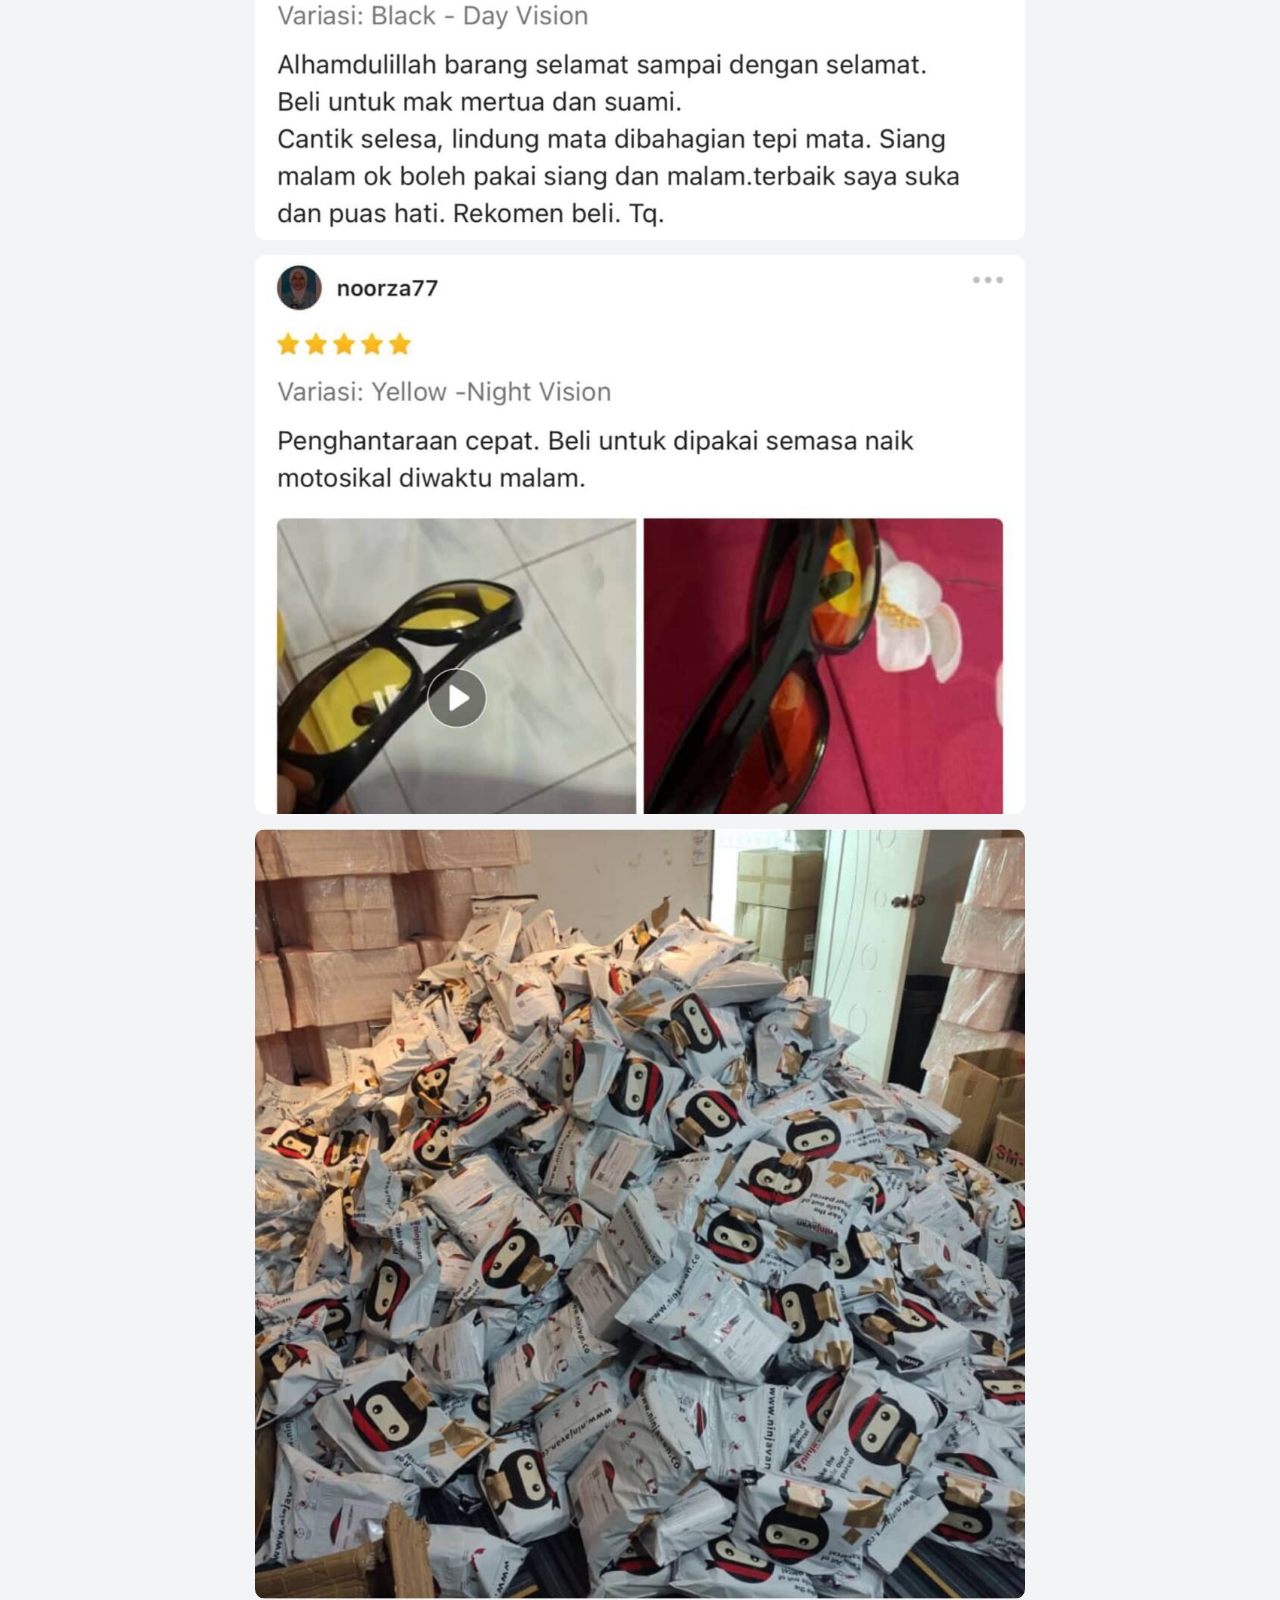
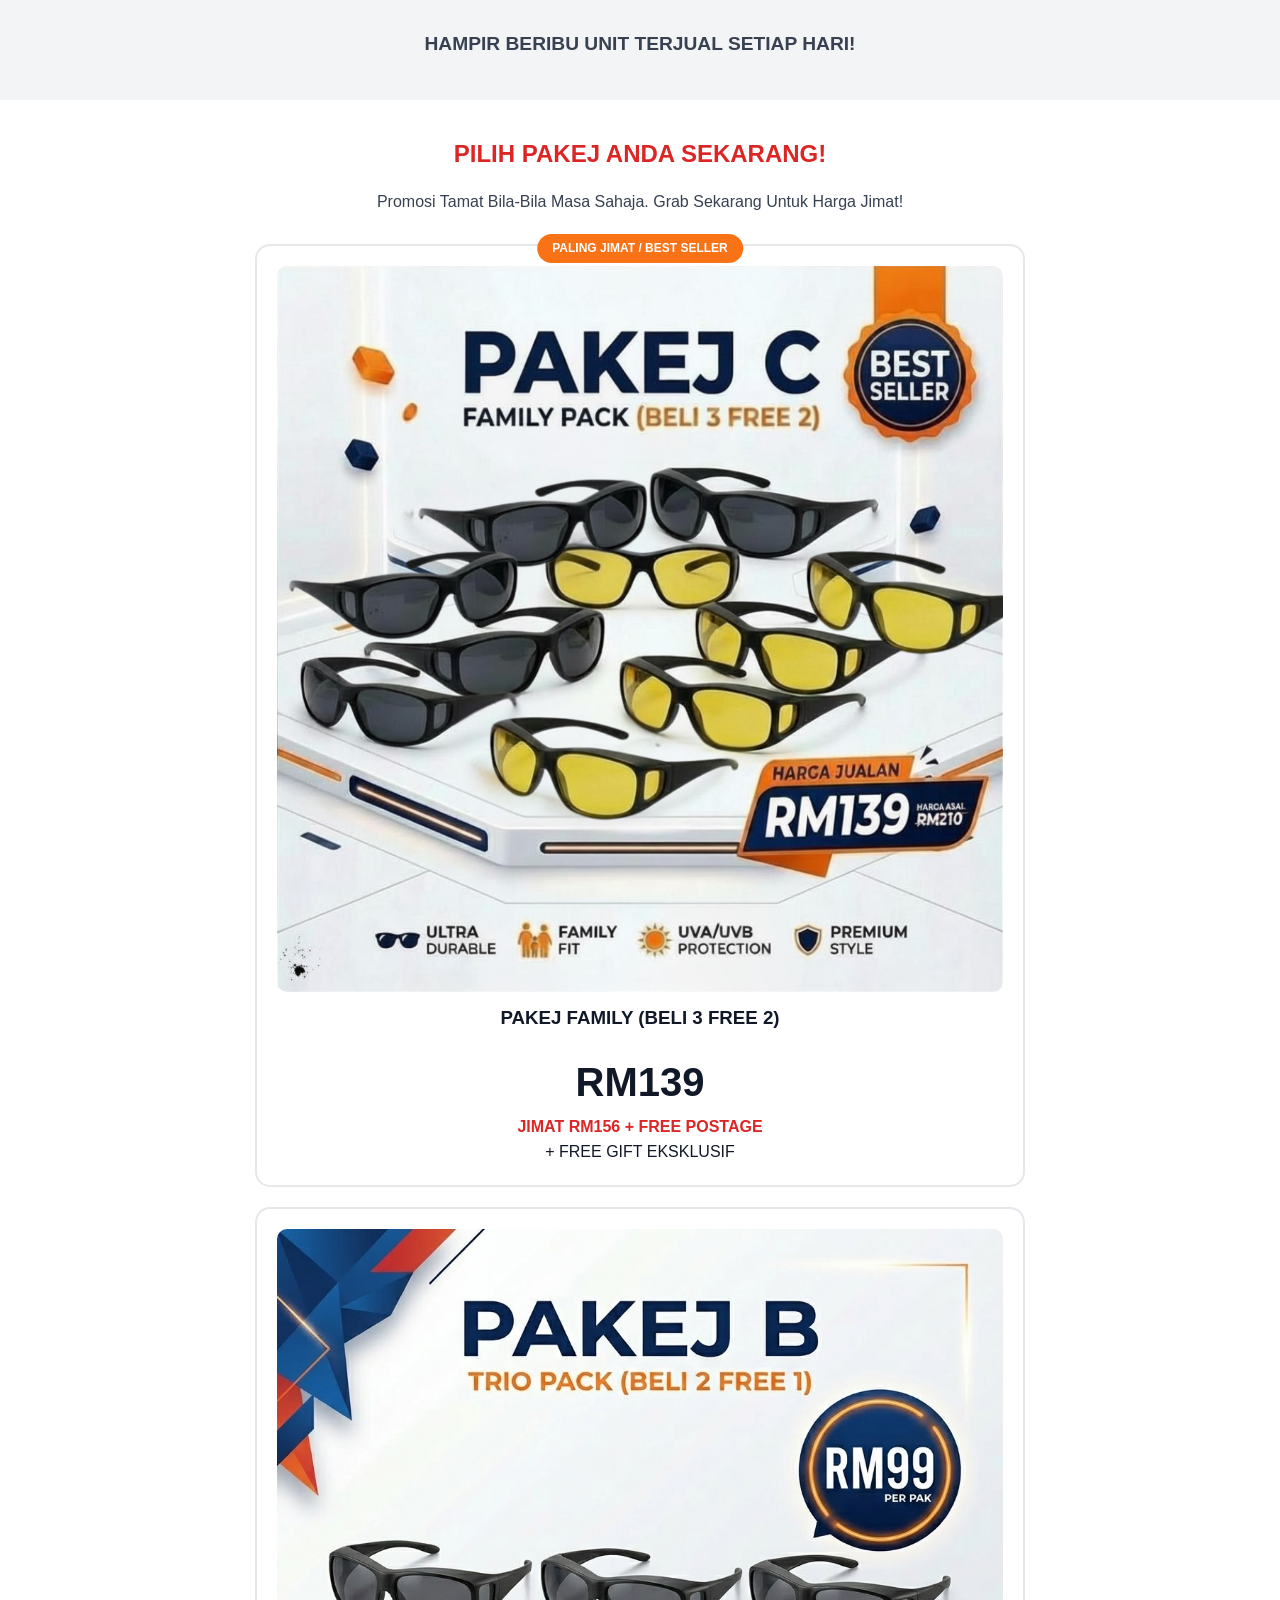
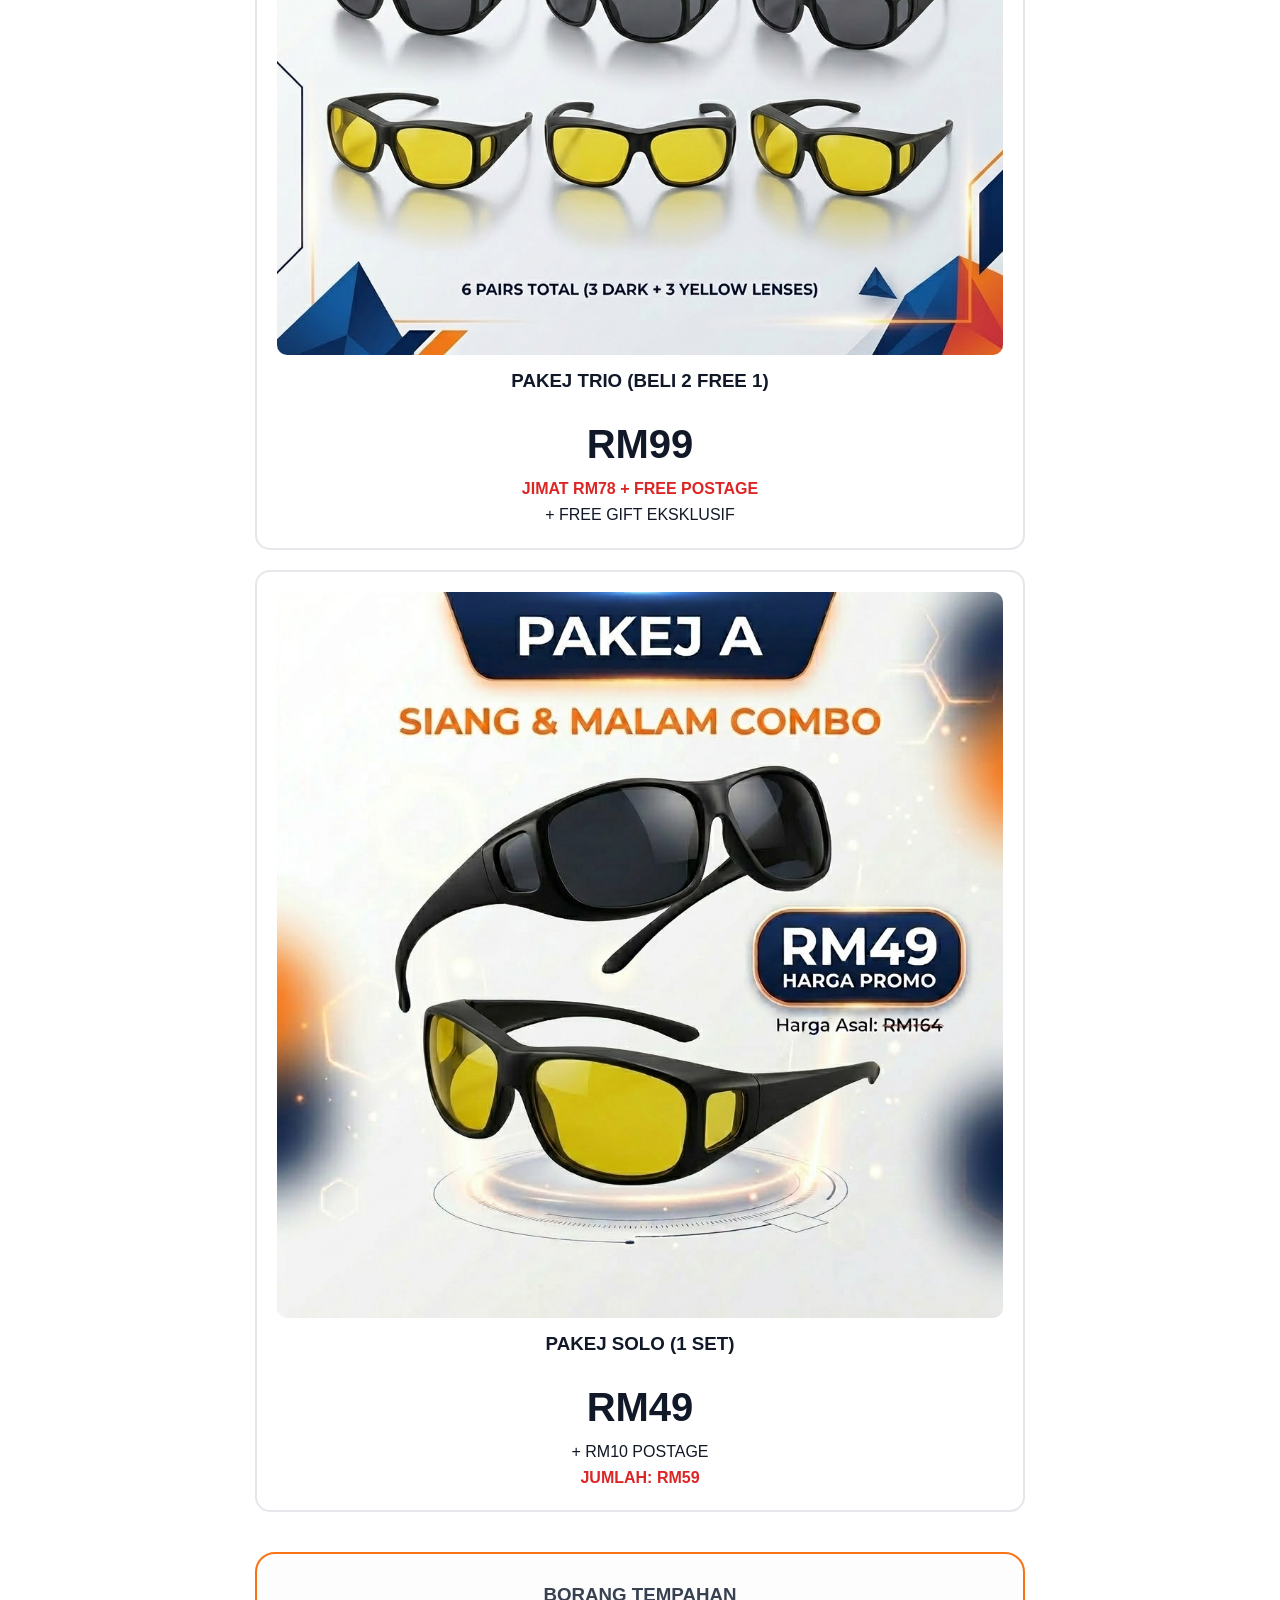
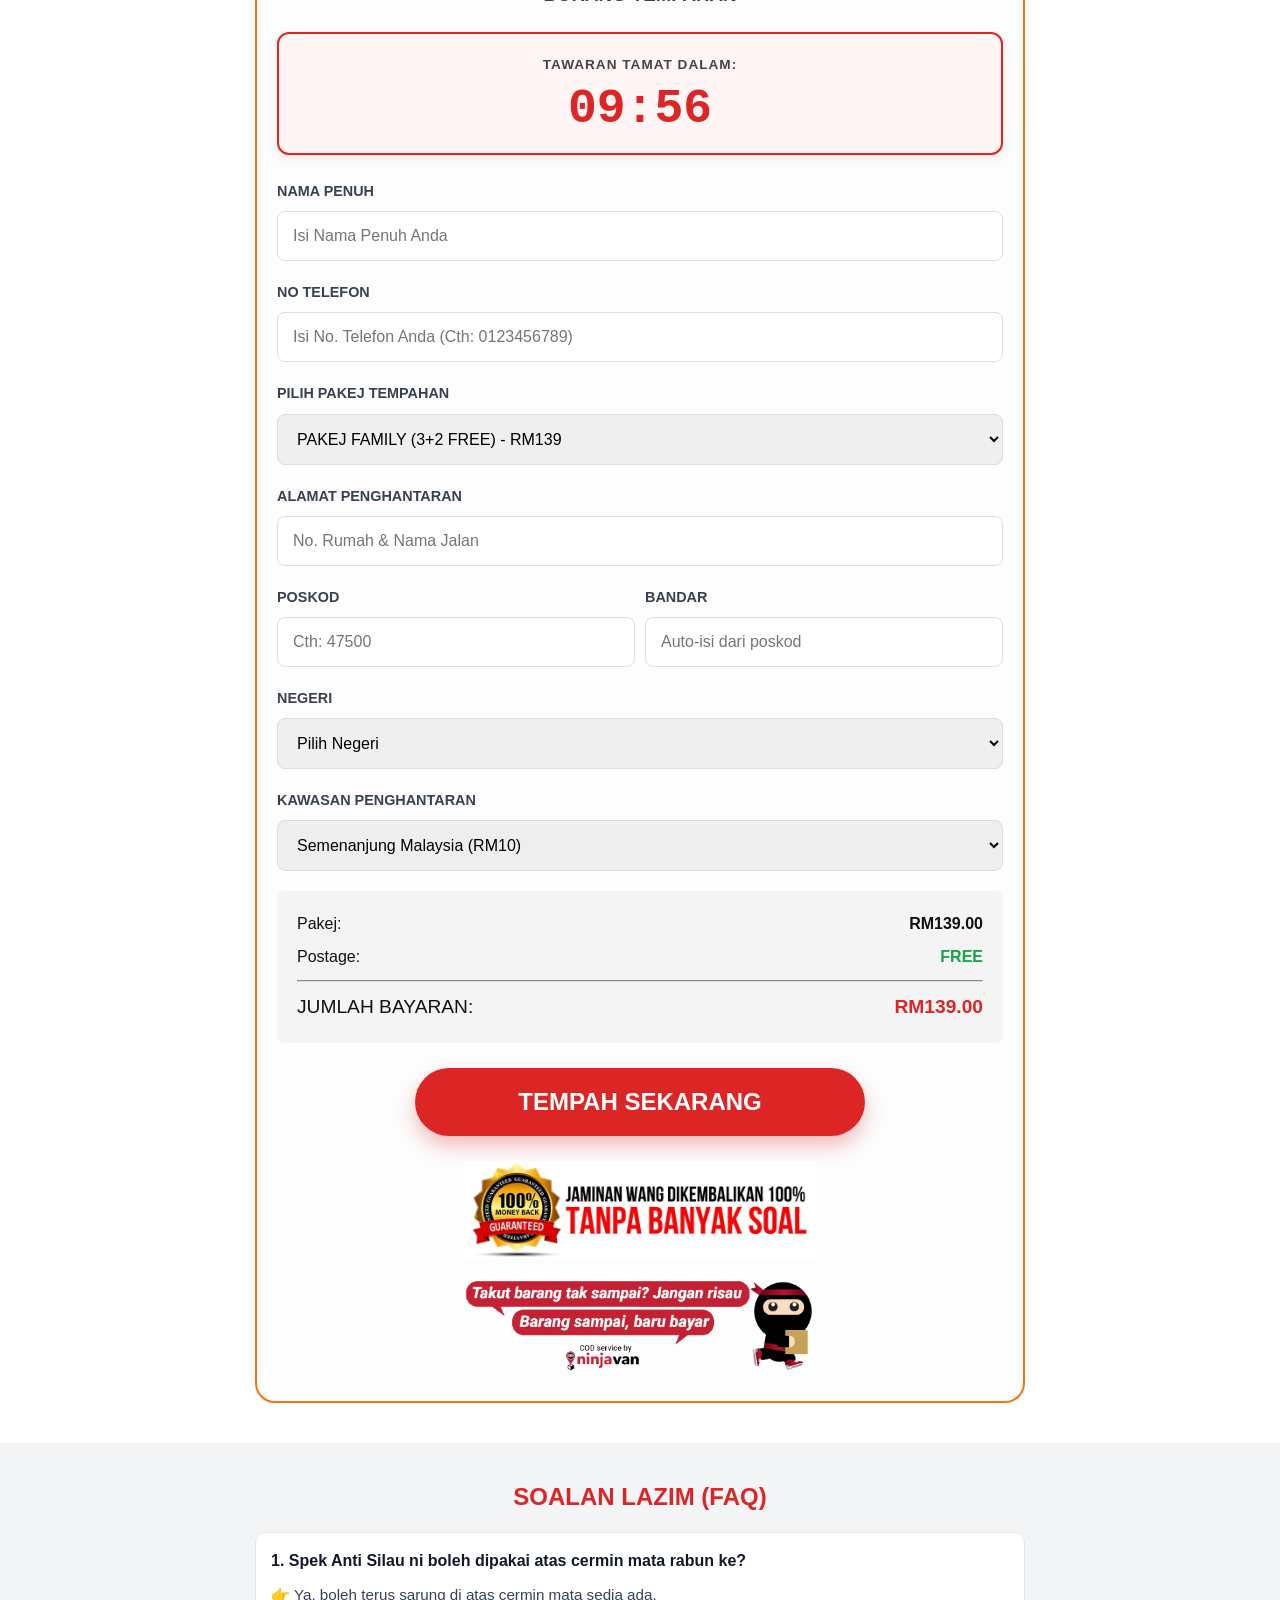
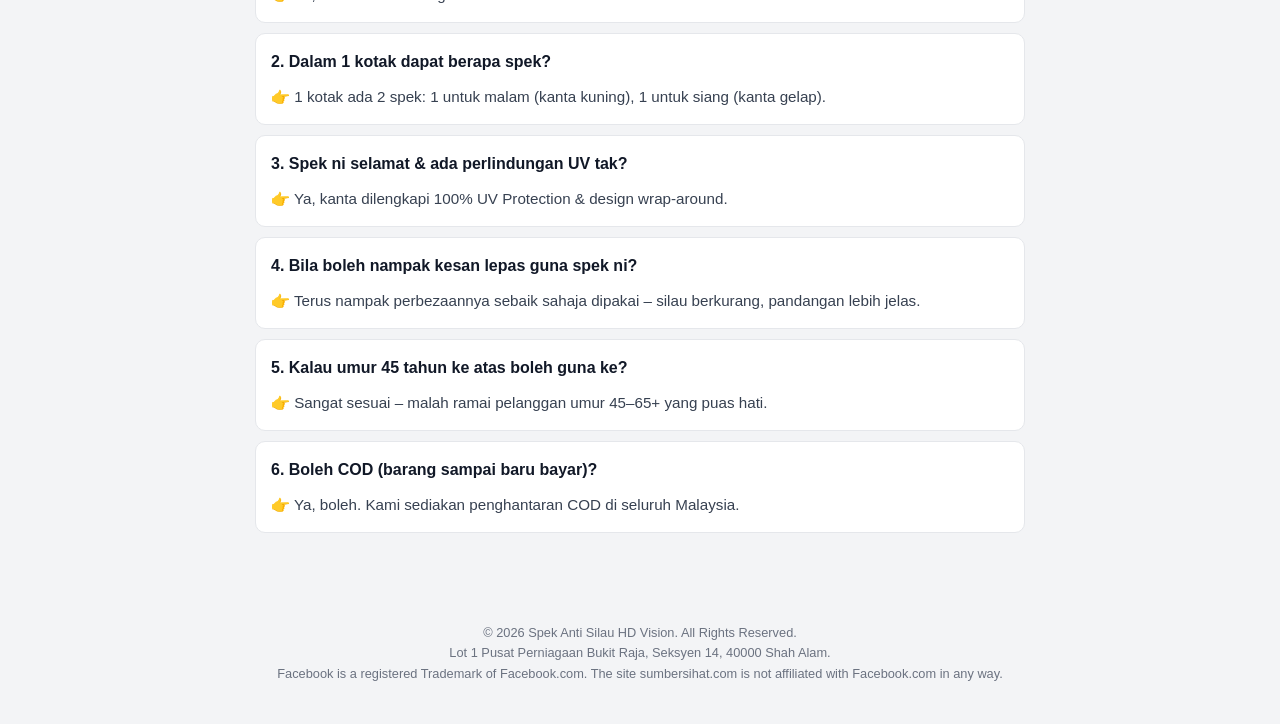
==== commit b53a01e1: "add pixel tew in spek" ====
--- a/spek1/index.html
+++ b/spek1/index.html
@@ -22,10 +22,13 @@
         }(window, document, 'script',
             'https://connect.facebook.net/en_US/fbevents.js');
         fbq('init', '2143906399676919');
+        fbq('init', '1348612023861480');
         fbq('track', 'PageView');
     </script>
     <noscript><img height="1" width="1" style="display:none"
             src="https://www.facebook.com/tr?id=2143906399676919&ev=PageView&noscript=1" /></noscript>
+    <noscript><img height="1" width="1" style="display:none"
+            src="https://www.facebook.com/tr?id=1348612023861480&ev=PageView&noscript=1" /></noscript>
     <!-- End Meta Pixel Code -->
 </head>
 
